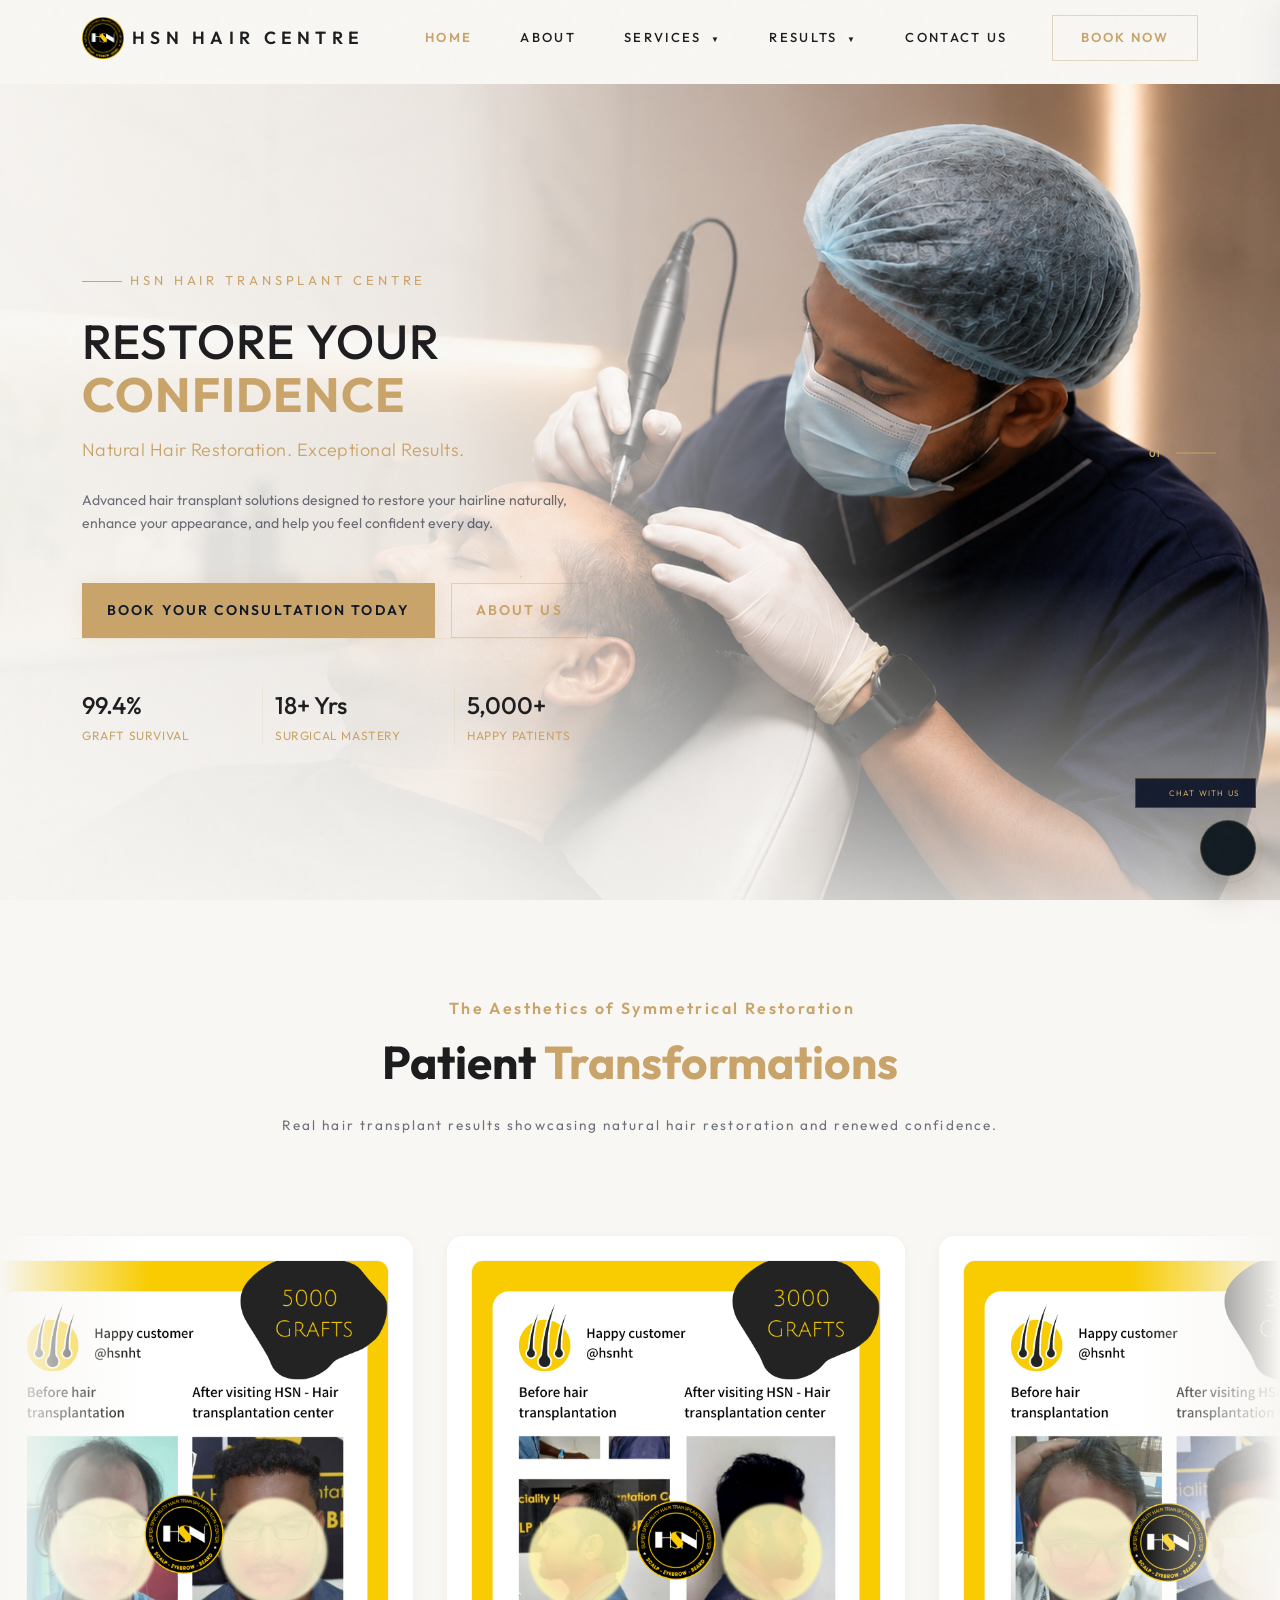
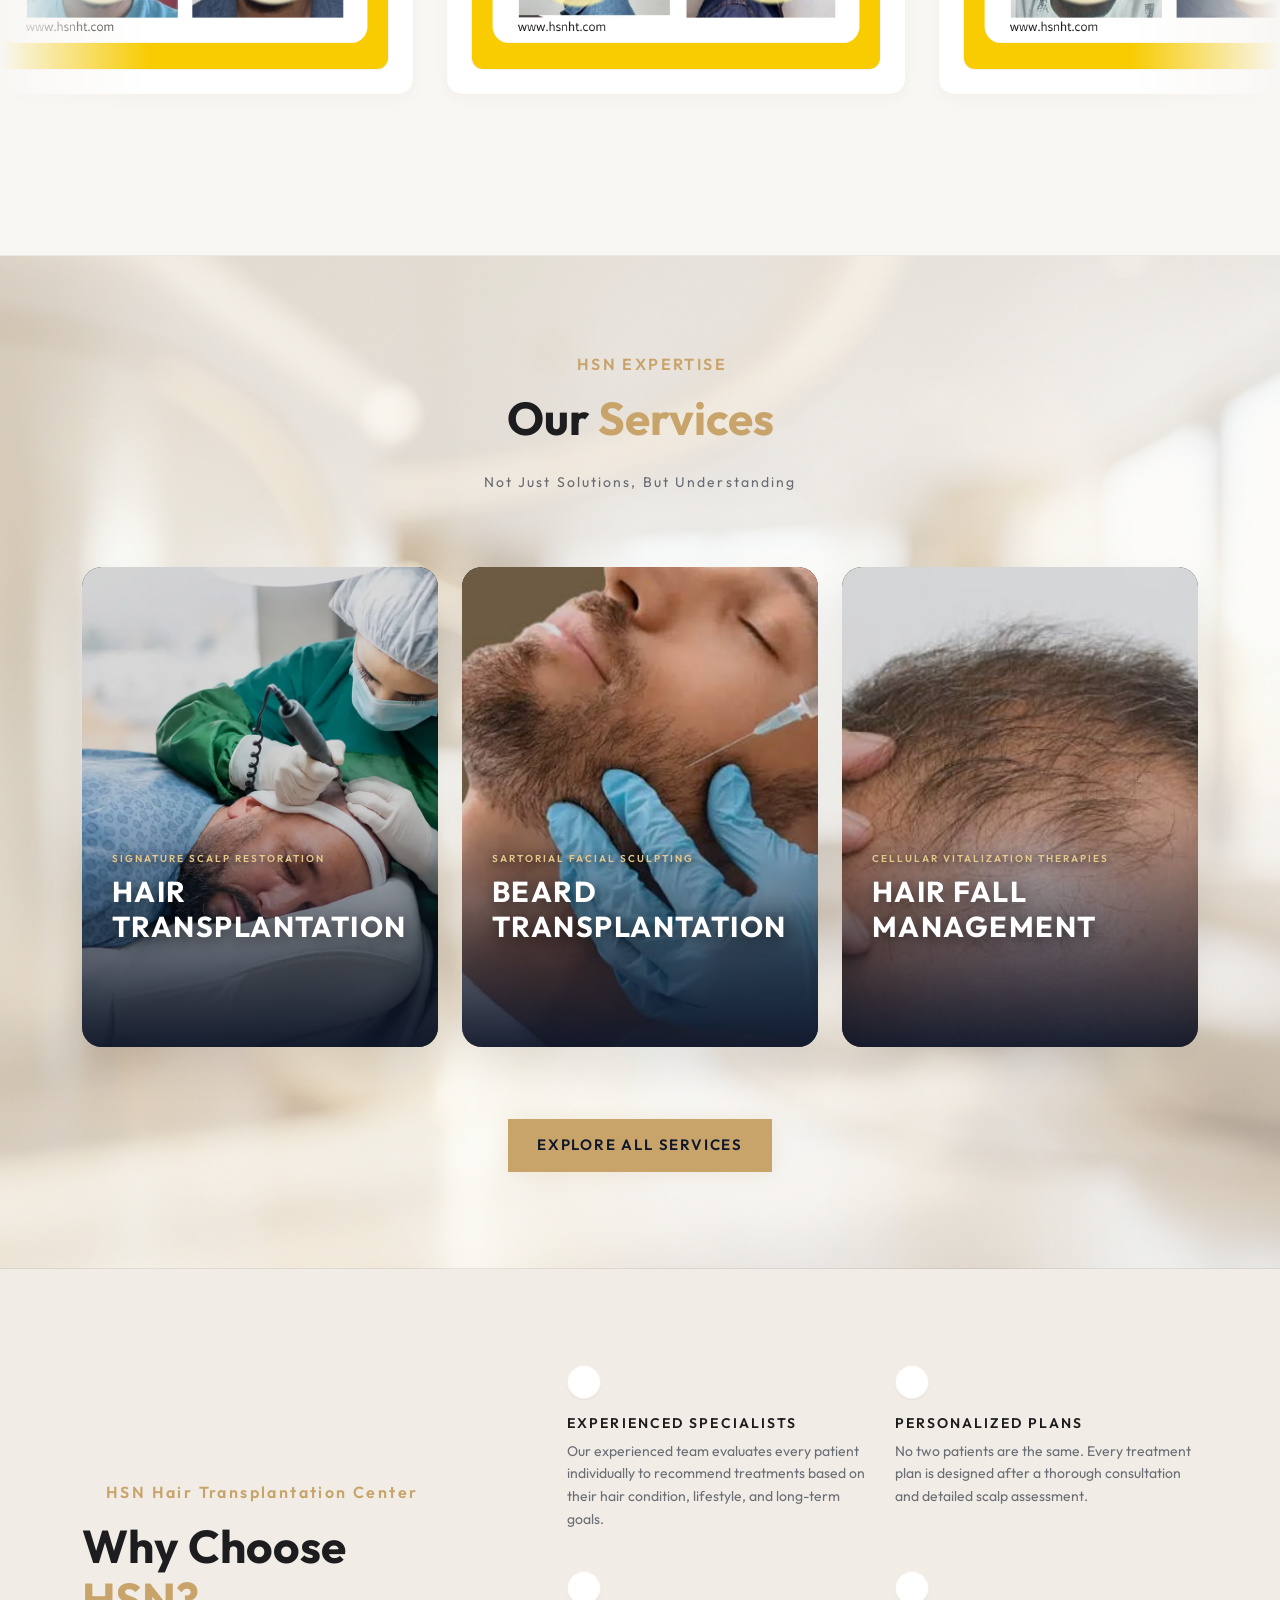
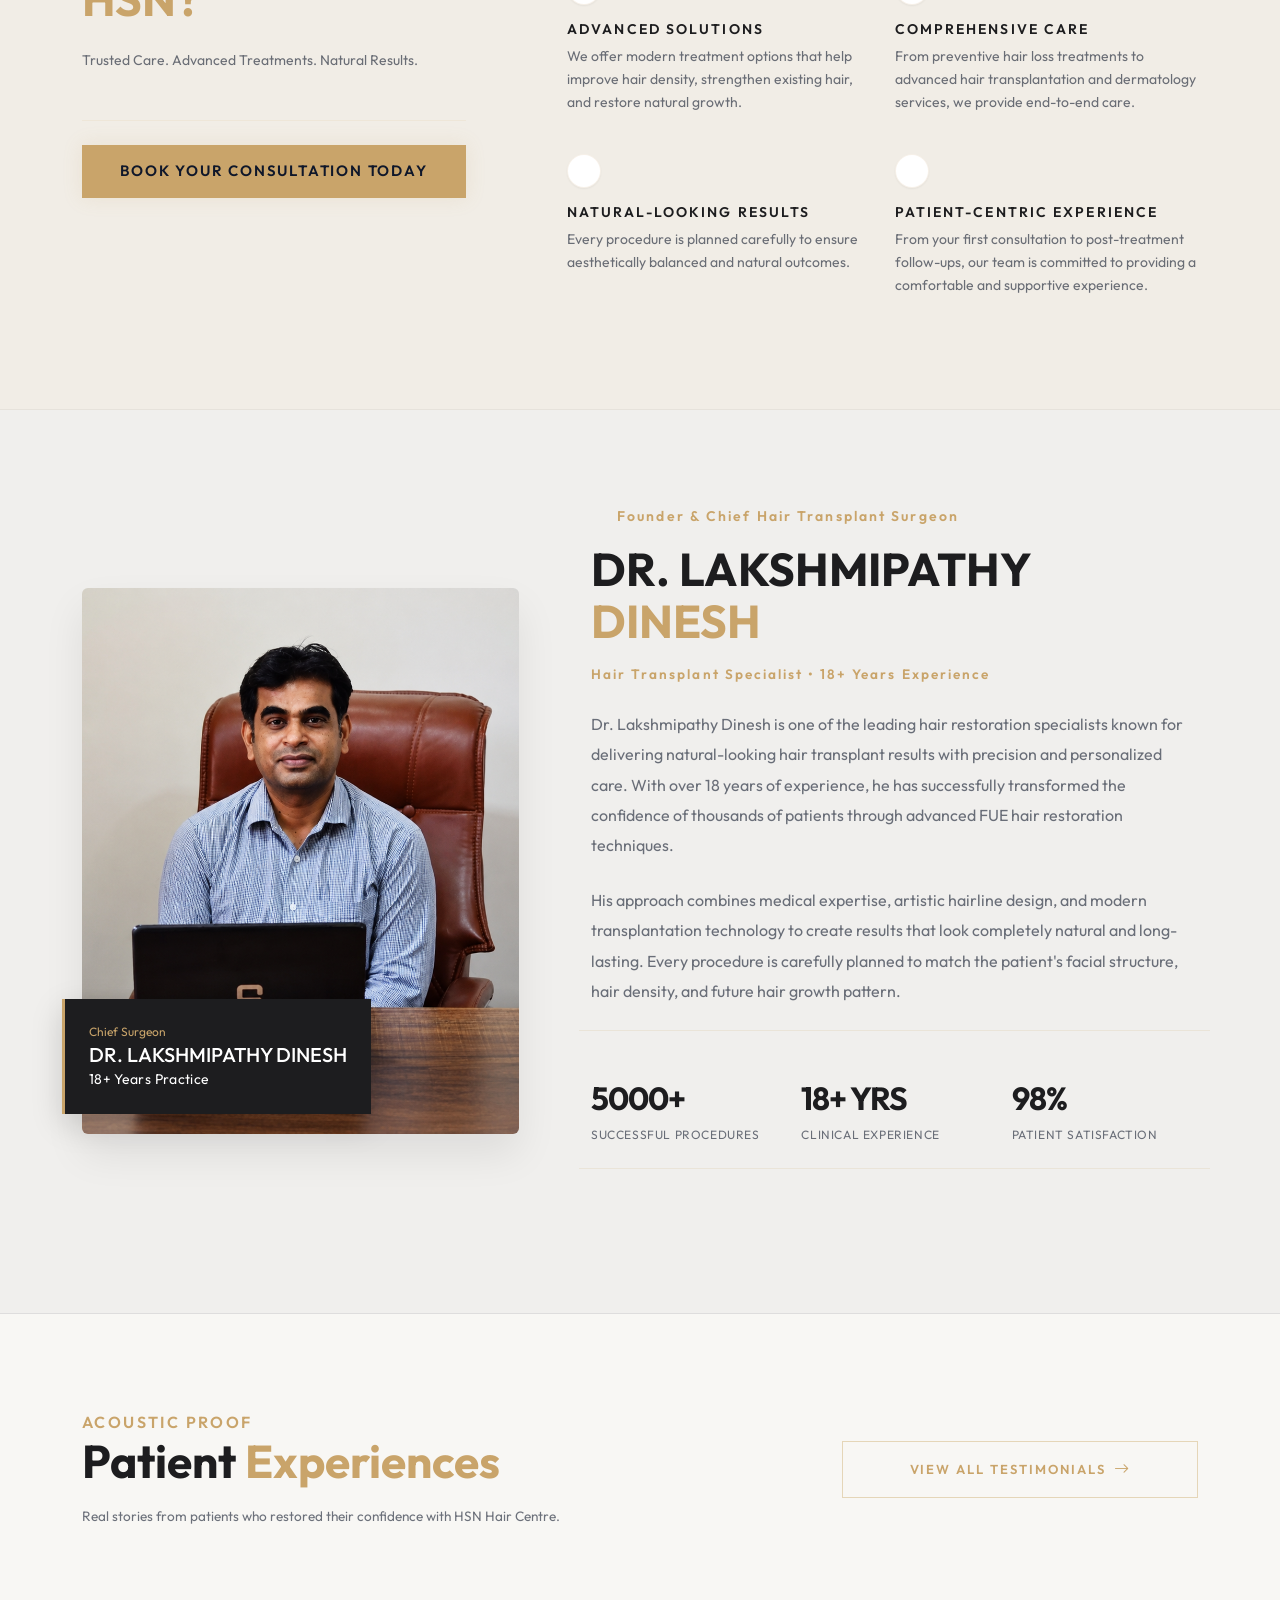
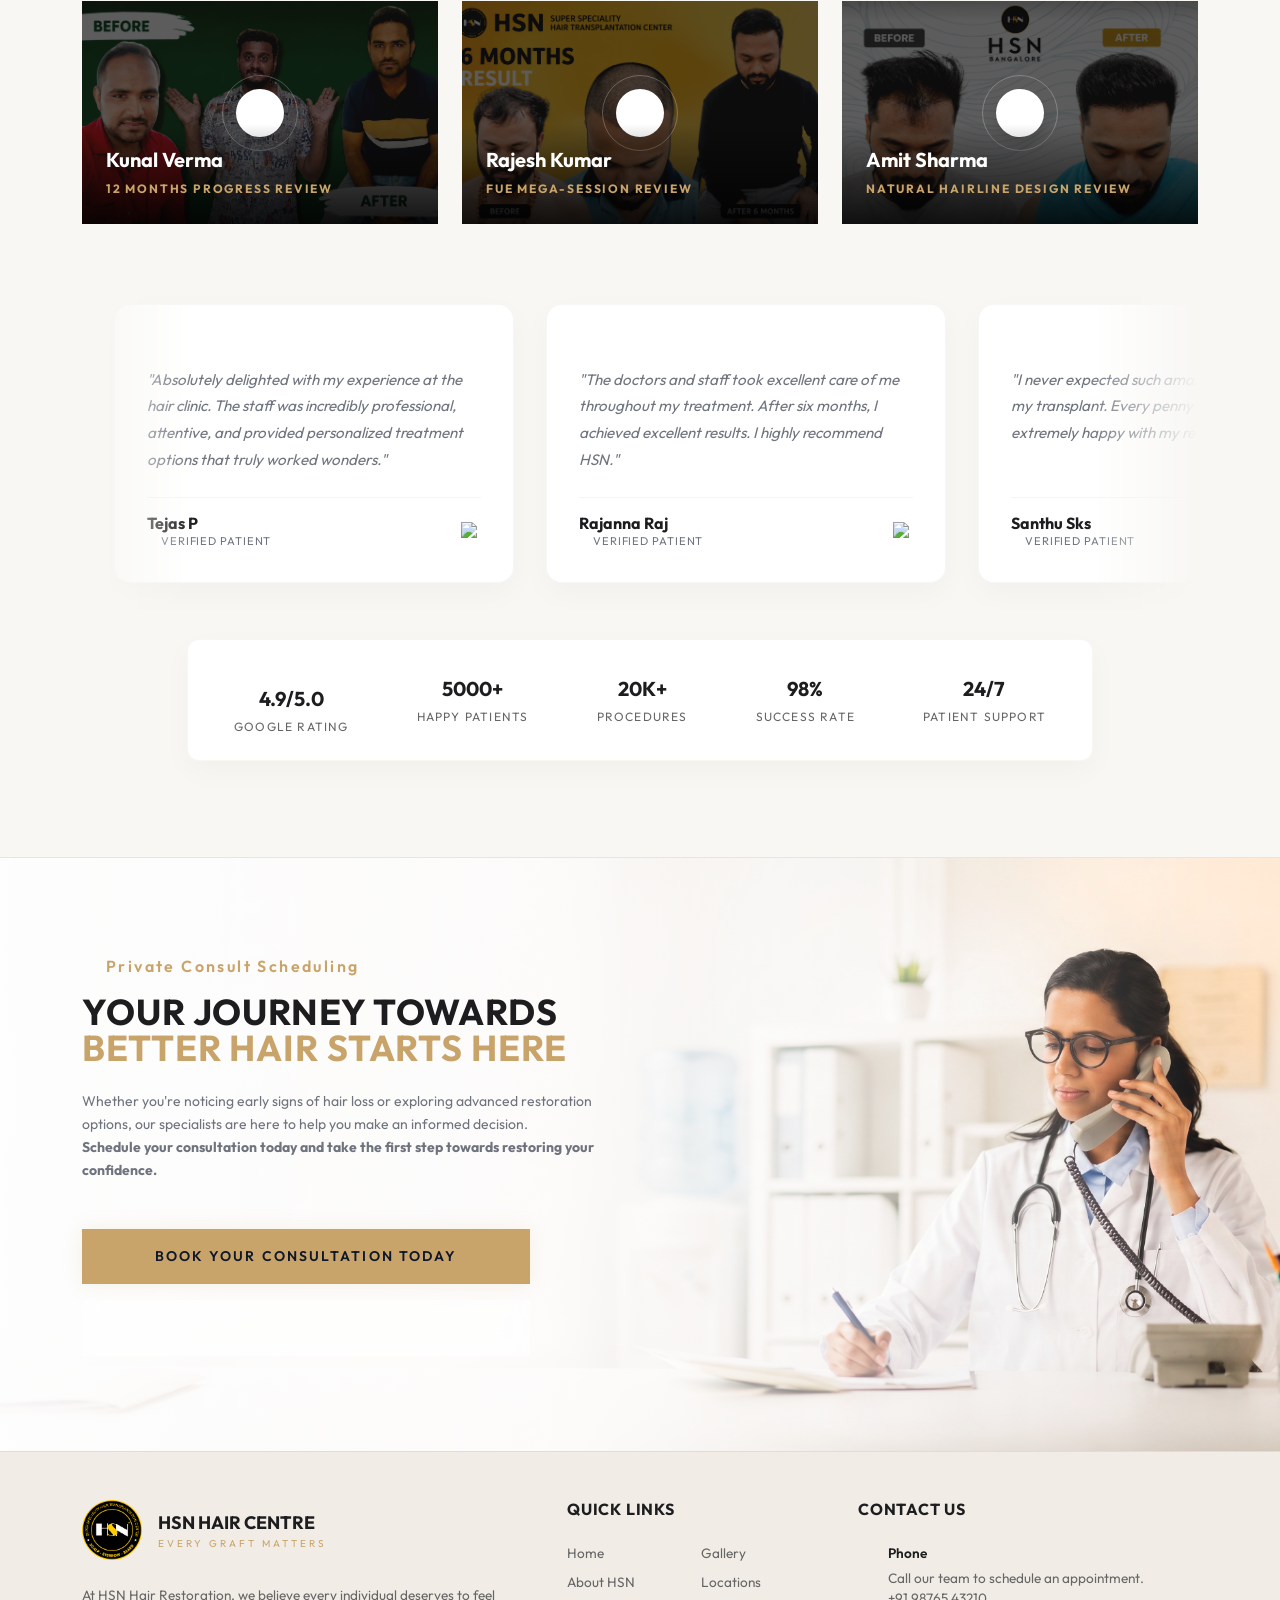
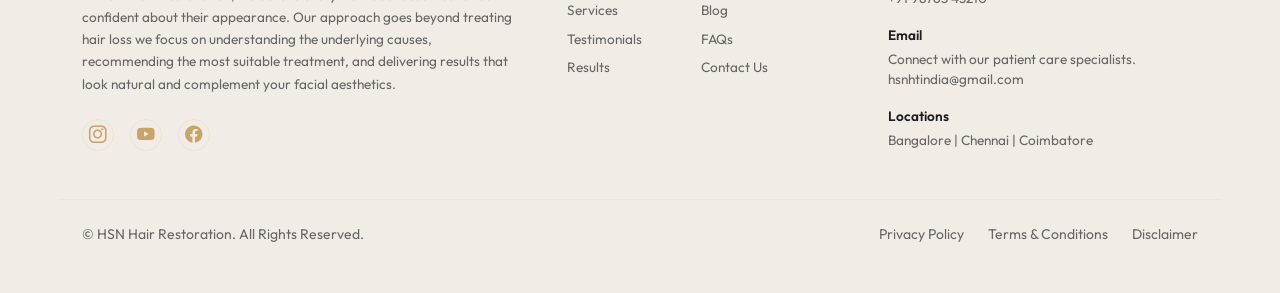
==== index.html @ 2cb44fd7 "banner-spacing" ====
﻿<!doctype html>
<html lang="en">

<head>
  <meta charset="UTF-8" />
  <meta name="viewport" content="width=device-width, initial-scale=1.0" />
  <meta name="description"
    content="Transform your confidence with advanced hair restoration and dermatology treatments at HSN Hair Restoration. Hair Transplant, PRP, GFC Therapy, Beard Transplant, Scalp Treatments and more across Bangalore, Chennai & Coimbatore." />
  <title>Hair Transplant &amp; Hair Restoration Clinic | HSN Hair Restoration | Bangalore, Chennai &amp; Coimbatore
  </title>

  <!-- Bootstrap 5 CSS CDN -->
  <link href="https://cdn.jsdelivr.net/npm/bootstrap@5.3.2/dist/css/bootstrap.min.css" rel="stylesheet" />

  <!-- Google Fonts -->
  <link rel="preconnect" href="https://fonts.googleapis.com" />
  <link rel="preconnect" href="https://fonts.gstatic.com" crossorigin />
  <link
    href="https://fonts.googleapis.com/css2?family=Montserrat:wght@300;400;500;600;700&family=Outfit:wght@300;400;500;600&display=swap"
    rel="stylesheet" />

  <!-- Custom Style sheets -->
  <link rel="stylesheet" href="assets/css/style.css" />
  <link rel="stylesheet" href="assets/css/responsive.css" />
  <link rel="stylesheet" href="https://cdn.jsdelivr.net/npm/bootstrap-icons@1.11.3/font/bootstrap-icons.min.css" />
</head>

<body>

  <!-- 1. Top Scroll Progress Indicator -->
  <!-- <div class="scroll-progress-bar"></div> -->

  <!-- 2. Global Gold Grain Overlay -->
  <div class="luxury-grain"></div>

  <!-- 3. Navigation Header -->
  <nav class="navbar navbar-expand-lg fixed-top glass-nav py-3" id="main-navbar">
    <div class="container">
      <!-- Logo Emblem -->
      <a class="navbar-brand d-flex align-items-center gap-2" href="index.html">
        <div class="logo-emblem-svg" style="width: 60px; height: 60px;">
          <img src="assets/images/logo.png" alt="HSN Hair Centre Logo Emblem" class="w-100 h-100"
            style="object-fit: contain;" />
        </div>
        <div class="d-flex flex-column">
          <span class="logo-text-top">HSN HAIR CENTRE</span>
          <!-- <span class="logo-text-bottom">Luxury Restoration</span> -->
        </div>
      </a>

      <!-- Desktop Navigation Items -->
      <div class="collapse navbar-collapse justify-content-center" id="navbar-content">
        <ul class="navbar-nav gap-2">
          <li class="nav-item">
            <a class="nav-link active" href="index.html">Home</a>
          </li>
          <li class="nav-item">
            <a class="nav-link" href="about.html">About</a>
          </li>
          <li class="nav-item luxury-dropdown">
            <a class="nav-link" href="service.html">Services <span class="dropdown-caret">▼</span></a>
            <div class="luxury-dropdown-menu rich-dropdown">
              <div class="dropdown-grid">

                <a href="hair-restoration.html" class="rich-dropdown-item">
                  <div class="rich-dropdown-icon">
                    <i data-lucide="scissors" style="width: 18px; height: 18px;"></i>
                  </div>
                  <div class="rich-dropdown-content">
                    <span class="rich-dropdown-title">Hair Restoration</span>
                    <span class="rich-dropdown-desc">Advanced Hair Restoration Solutions</span>
                  </div>
                </a>

                <a href="facial-hair-restoration.html" class="rich-dropdown-item">
                  <div class="rich-dropdown-icon">
                    <i data-lucide="user" style="width: 18px; height: 18px;"></i>
                  </div>
                  <div class="rich-dropdown-content">
                    <span class="rich-dropdown-title">Facial Hair Restoration</span>
                    <span class="rich-dropdown-desc">Beard & Eyebrow Restoration</span>
                  </div>
                </a>

                <a href="scalp-cosmetic-treatments.html" class="rich-dropdown-item">
                  <div class="rich-dropdown-icon">
                    <i data-lucide="droplet" style="width: 18px; height: 18px;"></i>
                  </div>
                  <div class="rich-dropdown-content">
                    <span class="rich-dropdown-title">Scalp & Cosmetic Treatments</span>
                    <span class="rich-dropdown-desc">SMP & Microblading</span>
                  </div>
                </a>

                <a href="dermatology-services.html" class="rich-dropdown-item">
                  <div class="rich-dropdown-icon">
                    <i data-lucide="activity" style="width: 18px; height: 18px;"></i>
                  </div>
                  <div class="rich-dropdown-content">
                    <span class="rich-dropdown-title">Dermatology Services</span>
                    <span class="rich-dropdown-desc">Skin & Scalp Care</span>
                  </div>
                </a>

              </div>
              <div class="rich-dropdown-footer">
                <a href="service.html" class="rich-footer-link">Explore all treatments <i data-lucide="arrow-right"
                    style="width: 12px; height: 12px; margin-left: 6px;"></i></a>
              </div>
            </div>
          </li>
          <li class="nav-item luxury-dropdown">
            <a class="nav-link" href="#">Results <span class="dropdown-caret">▼</span></a>
            <div class="luxury-dropdown-menu rich-dropdown" style="width: 360px;">
              <div class="dropdown-grid" style="grid-template-columns: 1fr;">

                <a href="before-after.html" class="rich-dropdown-item">
                  <div class="rich-dropdown-icon">
                    <i data-lucide="image" style="width: 18px; height: 18px;"></i>
                  </div>
                  <div class="rich-dropdown-content">
                    <span class="rich-dropdown-title">Before & After</span>
                    <span class="rich-dropdown-desc">Real Patient Transformations</span>
                  </div>
                </a>

                <div style="height: 1px; background: rgba(0, 0, 0, 0.05); margin: 0 16px;"></div>

                <a href="testimonials.html" class="rich-dropdown-item">
                  <div class="rich-dropdown-icon">
                    <i data-lucide="message-square" style="width: 18px; height: 18px;"></i>
                  </div>
                  <div class="rich-dropdown-content">
                    <span class="rich-dropdown-title">Testimonials</span>
                    <span class="rich-dropdown-desc">Patient Reviews & Experiences</span>
                  </div>
                </a>

              </div>
            </div>
          </li>
          <li class="nav-item">
            <a class="nav-link" href="contact.html">Contact Us</a>
          </li>
        </ul>
      </div>

      <!-- Right Side Controls -->
      <div class="d-none d-lg-flex align-items-center gap-4">
        <!-- <a href="tel:+919876543210" class="phone-link d-flex align-items-center gap-2">
          <i data-lucide="phone" style="width: 14px; height: 14px;"></i>
          <span>+91 98765 43210</span>
        </a> -->
        <button class="btn btn-gold-outline" data-bs-toggle="modal" data-bs-target="#consultationModal">
          Book now
        </button>
      </div>

      <!-- Mobile Menu Toggle Button -->
      <button class="navbar-toggler border-0 p-0 focus-none d-lg-none" type="button" id="mobile-menu-toggle">
        <i data-lucide="menu" style="width: 24px; height: 24px; color: #0F172A;"></i>
      </button>
    </div>
  </nav>

  <!-- Mobile Menu Backdrop -->
  <div class="mobile-nav-backdrop" id="mobile-nav-backdrop"></div>

  <!-- Mobile Menu Drawer (Side Panel) -->
  <div class="mobile-nav-panel" id="mobile-nav-panel">
    <!-- Drawer Header -->
    <div class="drawer-header d-flex justify-content-between align-items-center w-100">
      <!-- Logo Emblem -->
      <a class="d-flex align-items-center gap-2 text-decoration-none" href="index.html" id="drawer-logo-link">
        <div class="logo-emblem-svg" style="width: 32px; height: 32px;">
          <svg viewBox="0 0 100 100" class="w-100 h-100">
            <circle cx="50" cy="50" r="46" fill="#0F172A" stroke="#C8A45D" stroke-width="3" />
            <circle cx="50" cy="50" r="40" fill="transparent" stroke="#C8A45D" stroke-width="1"
              stroke-dasharray="3 3" />
            <text x="28" y="58" fill="#FFFFFF" font-size="24" font-weight="bold" font-family="sans-serif">H</text>
            <text x="47" y="58" fill="#C8A45D" font-size="26" font-weight="bold" font-family="sans-serif"
              font-style="italic">S</text>
            <text x="66" y="58" fill="#FFFFFF" font-size="24" font-weight="bold" font-family="sans-serif">N</text>
          </svg>
        </div>
        <div class="d-flex flex-column text-start">
          <span class="logo-text-top"
            style="font-size: 11px; letter-spacing: 0.15em; font-weight: bold; color: var(--color-primary);">HSN HAIR
            CENTRE</span>
          <span class="logo-text-bottom"
            style="font-size: 6px; letter-spacing: 0.2em; text-transform: uppercase; color: var(--color-secondary);">EVERY
            GRAFT MATTERS</span>
        </div>
      </a>
      <button class="btn border-0 p-0" id="mobile-menu-close" aria-label="Close menu">
        <i data-lucide="x" style="width: 24px; height: 24px; color: var(--color-primary);"></i>
      </button>
    </div>

    <!-- Drawer Body (Links) -->
    <div class="drawer-body w-100 flex-grow-1 my-4">
      <ul class="drawer-menu-list list-unstyled m-0 p-0">
        <li class="drawer-menu-item">
          <a class="nav-link active" href="index.html">
            <span class="menu-num">01</span>
            <span class="menu-text">Home</span>
            <span class="menu-arrow"></span>
          </a>
        </li>
        <li class="drawer-menu-item">
          <a class="nav-link" href="about.html">
            <span class="menu-num">02</span>
            <span class="menu-text">About Us</span>
            <span class="menu-arrow"></span>
          </a>
        </li>
        <li class="drawer-menu-item luxury-mobile-dropdown">
          <a class="nav-link" href="#mobileServicesMenu" data-bs-toggle="collapse" role="button" aria-expanded="false"
            aria-controls="mobileServicesMenu">
            <span class="menu-num">03</span>
            <span class="menu-text">Services</span>
            <span class="dropdown-caret-mobile" style="margin-left: auto;">▼</span>
          </a>
          <ul class="collapse list-unstyled mobile-dropdown-menu" id="mobileServicesMenu">
            <li><a href="hair-restoration.html" class="mobile-dropdown-item">Hair Restoration</a></li>
            <li><a href="facial-hair-restoration.html" class="mobile-dropdown-item">Facial Hair Restoration</a></li>
            <li><a href="scalp-cosmetic-treatments.html" class="mobile-dropdown-item">Scalp & Cosmetic Treatments</a>
            </li>
            <li><a href="dermatology-services.html" class="mobile-dropdown-item">Dermatology Services</a></li>
          </ul>
        </li>
        <!-- <li class="drawer-menu-item luxury-mobile-dropdown">
          <a class="nav-link" href="#mobileResultsMenu" data-bs-toggle="collapse" role="button" aria-expanded="false"
            aria-controls="mobileResultsMenu">
            <span class="menu-num">04</span>
            <span class="menu-text">Results</span>
            <span class="dropdown-caret-mobile" style="margin-left: auto;">▼</span>
          </a>
          <ul class="collapse list-unstyled mobile-dropdown-menu" id="mobileResultsMenu">
            <li><a href="before-after.html" class="mobile-dropdown-item">Before & After</a></li>
            <li><a href="testimonials.html" class="mobile-dropdown-item">Testimonials</a></li>
          </ul>
        </li> -->

        <li class="drawer-menu-item">
          <a class="nav-link" href="before-after.html">
            <span class="menu-num">04</span>
            <span class="menu-text">Before & After</span>
            <span class="menu-arrow"></span>
          </a>
        </li>
        <li class="drawer-menu-item">
          <a class="nav-link" href="testimonials.html">
            <span class="menu-num">05</span>
            <span class="menu-text">Testimonials</span>
            <span class="menu-arrow"></span>
          </a>
        </li>
        <li class="drawer-menu-item">
          <a class="nav-link" href="contact.html">
            <span class="menu-num">06</span>
            <span class="menu-text">Contact</span>
            <span class="menu-arrow"></span>
          </a>
        </li>
      </ul>
    </div>

    <!-- Drawer Footer -->
    <div class="drawer-footer w-100 mt-auto pt-3 border-top border-secondary border-opacity-10 text-start">
      <!-- Primary CTA -->
      <!-- <button class="btn btn-gold-solid w-100 mb-3 py-2.5 text-uppercase tracking-wider font-mono text-[11px]"
        data-bs-toggle="modal" data-bs-target="#consultationModal" id="drawer-cta-book">
        Book Your Consultation Today
      </button> -->

      <!-- Secondary CTA Buttons -->
      <div class="row g-2 mb-4">
        <!-- <div class="col-6">
          <a href="https://wa.me/919876543210?text=Hello%20HSN%20Hair%20Transplant%20Centre,%20I%20am%20looking%20to%20schedule%20an%20expert%20digital%20scalp%20consultation."
            target="_blank" rel="noreferrer"
            class="btn btn-outline-dark w-100 py-2 font-mono text-[10px] tracking-widest text-uppercase d-flex align-items-center justify-content-center gap-2"
            style="border-color: rgba(29, 29, 31, 0.15); font-size: 10px; color: var(--color-primary); background: transparent;">
            <i data-lucide="message-square" style="width: 12px; height: 12px;"></i> WhatsApp Now
          </a>
        </div> -->
        <div class="col-12">
          <a href="tel:+919876543210"
            class="btn btn-outline-dark w-100 py-2 font-mono text-[10px] tracking-widest text-uppercase d-flex align-items-center justify-content-center gap-2"
            style="border-color: rgba(29, 29, 31, 0.15); font-size: 10px; color: var(--color-primary); background: transparent;">
            <i data-lucide="phone" style="width: 12px; height: 12px;"></i> Call Now
          </a>
        </div>
      </div>

      <!-- Social Icons + Google Reviews Badge -->
      <div class="d-flex align-items-center justify-content-between gap-2 mt-2">
        <!-- Socials -->
        <div class="d-flex gap-2.5">
          <a href="https://www.instagram.com/hsnhairtransplant/" target="_blank" rel="noopener noreferrer"
            class="social-link-drawer" aria-label="Instagram"><i class="bi bi-instagram"
              style="font-size: 1.1rem;"></i></a>
          <a href="https://www.facebook.com/people/HSN-Hair-Transplatation/100064108442274/" target="_blank"
            rel="noopener noreferrer" class="social-link-drawer" aria-label="Facebook"><i class="bi bi-facebook"
              style="font-size: 1.1rem;"></i></a>
          <a href="https://www.youtube.com/channel/UCvPAg814mn3C3P5ETNjpihw" target="_blank" rel="noopener noreferrer"
            class="social-link-drawer" aria-label="YouTube"><i class="bi bi-youtube" style="font-size: 1.1rem;"></i></a>
        </div>

        <!-- Google Reviews Badge -->
        <a href="testimonials.html"
          class="google-reviews-badge-drawer d-flex align-items-center gap-2 text-decoration-none">
          <span class="font-mono text-[9px] text-muted tracking-wide text-uppercase">Google Reviews</span>
          <div class="d-flex gap-0.5 text-secondary">
            <i data-lucide="star" style="width: 10px; height: 10px; fill: var(--color-secondary);"></i>
            <i data-lucide="star" style="width: 10px; height: 10px; fill: var(--color-secondary);"></i>
            <i data-lucide="star" style="width: 10px; height: 10px; fill: var(--color-secondary);"></i>
            <i data-lucide="star" style="width: 10px; height: 10px; fill: var(--color-secondary);"></i>
            <i data-lucide="star" style="width: 10px; height: 10px; fill: var(--color-secondary);"></i>
          </div>
        </a>
      </div>
    </div>
  </div>

  <!-- Mobile Sticky Conversion Bottom Bar (Visible on mobile only) -->
  <!-- <div class="mobile-sticky-bar d-flex d-md-none" id="mobile-sticky-bar">
    
    <a href="https://wa.me/919876543210?text=Hello%20HSN%20Hair%20Transplant%20Centre,%20I%20am%20looking%20to%20schedule%20an%20expert%20digital%20scalp%20consultation."
      target="_blank" rel="noreferrer" class="sticky-bar-btn sticky-whatsapp">
      <i data-lucide="message-square" class="btn-icon"></i>
      <span>WhatsApp</span>
    </a>

    
    <a href="tel:+919876543210" class="sticky-bar-btn sticky-call">
      <i data-lucide="phone" class="btn-icon"></i>
      <span>Call Clinic</span>
    </a>

    <button class="sticky-bar-btn sticky-book" data-bs-toggle="modal" data-bs-target="#consultationModal">
      <i data-lucide="calendar" class="btn-icon"></i>
      <span>Book Suite</span>
    </button>
  </div> -->

  <!-- 4. Hero Section -->
  <section class="hero-section" id="home">
    <!-- Premium High-Quality Carousel Image Slides -->
    <div class="hero-slide active" style="background-image: url('assets/images/hsn-home-banner.png');">
    </div>
    <div class="hero-slide" style="background-image: url('assets/images/testimoniyal-banner-hsn.png');">
    </div>
    <div class="hero-slide" style="background-image: url('assets/images/prp-treatment-hsn.jpg');">
    </div>

    <!-- Soft Luxury Vignette & Light-Gradient Overlays -->
    <div class="hero-overlay-r"
      style="background: linear-gradient(to right, rgba(248, 247, 244, 0.95) 0%, rgba(248, 247, 244, 0.85) 35%, rgba(248, 247, 244, 0) 75%); position: absolute; inset: 0; z-index: 3;">
    </div>
    <div class="hero-overlay-t"
      style="background: linear-gradient(to top, var(--color-bg-main) 0%, transparent 40%); position: absolute; inset: 0; z-index: 3; opacity: 0.8;">
    </div>

    <!-- Hero Main Content Grid -->
    <div class="container hero-content position-relative" style="z-index: 4;">
      <div class="row align-items-center" style="margin-top: 2rem;">
        <div class="col-lg-7" data-reveal="fade-up">
          <div class="hero-badge-container">
            <div class="hero-badge-line" style="background-color: var(--color-secondary); width: 40px; height: 1px;">
            </div>
            <span class="hero-badge-text"
              style="color: var(--color-secondary); font-family: var(--font-mono); font-size: 13px; letter-spacing: 0.3em; text-transform: uppercase;">
              HSN Hair Transplant Centre
            </span>
          </div>

          <h1 class="hero-title font-sans fw-medium text-5xl md:text-7xl tracking-wide mb-3 text-primary text-uppercase"
            style="line-height: 1.1;">
            Restore Your <br> <span class="hr-highlight">Confidence</span>
          </h1>
          <p class="hero-subtitle font-sans text-lg md:text-xl font-light tracking-wide mb-4"
            style="color: var(--color-secondary);">
            Natural Hair Restoration. Exceptional Results.
          </p>

          <p class="font-sans text-sm text-muted mb-5 max-w-lg leading-relaxed"
            style="color: var(--color-text-secondary);">
            Advanced hair transplant solutions designed to restore your hairline naturally, enhance your appearance, and
            help you feel confident every day.
          </p>

          <div class="d-flex flex-wrap gap-3 mb-4">
            <button
              class="btn btn-gold-solid px-4 py-3 font-mono text-[11px] tracking-widest text-uppercase font-semibold"
              data-bs-toggle="modal" data-bs-target="#consultationModal">
              Book Your Consultation Today
            </button>
            <a href="about.html"
              class="btn btn-gold-outline px-4 py-3 text-decoration-none font-mono text-[11px] tracking-widest text-uppercase font-semibold d-flex align-items-center gap-2">
              About Us
            </a>
            <!-- <a href="https://wa.me/919876543210?text=Hello%20HSN%20Hair%20Transplant%20Centre,%20I%20am%20looking%20to%20schedule%20an%20expert%20digital%20scalp%20consultation."
              target="_blank" rel="noreferrer"
              class="btn btn-gold-outline px-4 py-3 text-decoration-none font-mono text-[11px] tracking-widest text-uppercase font-semibold d-flex align-items-center gap-2">
              <i data-lucide="message-square" style="width: 14px; height: 14px;"></i>
              WhatsApp Consultation
            </a>  -->
          </div>

          <!-- Luxury floating statistics below hero content -->
          <div class="row g-4 pt-4 border-top border-secondary border-opacity-10 max-w-xl">
            <div class="col-4">
              <span class="d-block font-serif text-2xl md:text-3xl text-primary font-medium">99.4%</span>
              <span class="d-block font-mono text-[9px] text-uppercase text-secondary tracking-wider mt-1">GRAFT
                SURVIVAL</span>
            </div>
            <div class="col-4 border-start border-secondary border-opacity-10 pl-4">
              <span class="d-block font-serif text-2xl md:text-3xl text-primary font-medium">18+ Yrs</span>
              <span class="d-block font-mono text-[9px] text-uppercase text-secondary tracking-wider mt-1">SURGICAL
                MASTERY</span>
            </div>
            <div class="col-4 border-start border-secondary border-opacity-10 pl-4">
              <span class="d-block font-serif text-2xl md:text-3xl text-primary font-medium">5,000+</span>
              <span class="d-block font-mono text-[9px] text-uppercase text-secondary tracking-wider mt-1">HAPPY
                PATIENTS</span>
            </div>
          </div>
        </div>
      </div>
    </div>

    <!-- Vertical Slideshow Page Indicators -->
    <div class="hero-indicators" style="z-index: 5;">
      <button class="indicator-item active">
        <span class="indicator-num">01</span>
        <div class="indicator-line"></div>
      </button>
      <button class="indicator-item">
        <span class="indicator-num">02</span>
        <div class="indicator-line"></div>
      </button>
      <button class="indicator-item">
        <span class="indicator-num">03</span>
        <div class="indicator-line"></div>
      </button>
    </div>

    <!-- Mouse Scroll Indicator -->
    <!-- <a href="#before-after" class="scroll-down-link" style="z-index: 4;">
      <span>Discover Transformations</span>
      <div class="mouse-wheel-container">
        <div class="mouse-wheel"></div>
      </div>
    </a> -->
  </section>

  <!-- 5. Before & After Section -->
  <section class="py-24 md:py-32" id="before-after"
    style="background-color: var(--color-bg-main); border-bottom: 1px solid rgba(29,29,31,0.06); overflow: hidden;">
    <div class="container-fluid px-0">

      <!-- Section Title -->
      <div class="container text-center mb-5" data-reveal="fade-up">
        <div class="d-inline-flex align-items-center gap-2 mb-3">
          <i data-lucide="sparkles" class="text-secondary" style="width: 16px; height: 16px;"></i>
          <span class="font-mono text-[10px] tracking-widest text-secondary uppercase font-semibold">The Aesthetics of
            Symmetrical Restoration</span>
        </div>
        <h2 class="hr-heading-lg text-center">
          Patient <span class="hr-highlight">Transformations</span>
        </h2>
        <p class="text-xs text-muted font-mono tracking-widest mt-2 uppercase">Real hair transplant results showcasing
          natural hair restoration and renewed confidence.
        </p>
      </div>

      <!-- Auto Scrolling Marquee Track -->
      <div class="ba-marquee-container" data-reveal="fade-in">
        <div class="ba-marquee-track" id="ba-drag-track">
          <!-- Card 1 -->
          <div class="ba-card">
            <div class="ba-img-container">
              <img src="assets/images/hsnht-10.png" alt="Receding Frontal Hairline Before" />
            </div>
          </div>

          <!-- Card 2 -->
          <div class="ba-card">
            <div class="ba-img-container">
              <img src="assets/images/hsnht-11.png" alt="Receding Corner Temples Before" />
            </div>
          </div>

          <!-- Card 3 -->
          <div class="ba-card">
            <div class="ba-img-container">
              <img src="assets/images/hsnht-9.png" alt="Vertex Thinning Before" />
            </div>
          </div>

          <!-- Card 4 -->
          <div class="ba-card">
            <div class="ba-img-container">
              <img src="assets/images/hsnht-17.png" alt="Patchy Beard Before" />
            </div>
          </div>

          <!-- Duplicate items for seamless infinite scroll loop -->
          <!-- Card 1 Duplicate -->
          <div class="ba-card">
            <div class="ba-img-container">
              <img src="assets/images/hsnht-19.png" alt="Receding Frontal Hairline Before" />
            </div>
          </div>

          <!-- Card 2 Duplicate -->
          <div class="ba-card">
            <div class="ba-img-container">
              <img src="assets/images/hsnht-20.png" alt="Receding Corner Temples Before" />
            </div>
          </div>

          <!-- Card 3 Duplicate -->
          <div class="ba-card">
            <div class="ba-img-container">
              <img src="assets/images/hsnht-21.png" alt="Vertex Thinning Before" />
            </div>
          </div>

          <!-- Card 4 Duplicate -->
          <div class="ba-card">
            <div class="ba-img-container">
              <img src="assets/images/hsnht-22.png" alt="Patchy Beard Before" />
            </div>
          </div>

        </div>
      </div>
    </div>
  </section>

  <!-- 6. Services Section -->
  <section class="py-24 md:py-32 position-relative" id="services"
    style="background-image: linear-gradient(rgba(248, 247, 244, 0.5), rgba(248, 247, 244, 0.5)), url('assets/images/services-bg-soft.png'); background-size: cover; background-position: center; border-bottom: 1px solid rgba(15,23,42,0.08);">
    <div class="container position-relative" style="z-index: 2;">

      <!-- Section Header -->
      <div class="text-center mb-5" data-reveal="fade-up">
        <div class="d-inline-flex align-items-center gap-2 mb-3">
          <i data-lucide="sparkles" class="text-secondary" style="width: 16px; height: 16px;"></i>
          <span class="font-mono text-[10px] tracking-widest text-secondary uppercase font-semibold">HSN
            EXPERTISE</span>
        </div>
        <h2 class="hr-heading-lg text-center">
          Our <span class="hr-highlight">Services</span>
        </h2>
        <p class="text-sm md:text-base text-muted font-mono tracking-widest mt-2 uppercase">
          Not Just Solutions, But Understanding
        </p>
      </div>

      <!-- Premium Services Preview -->
      <div class="row g-4 mt-5">

        <!-- Service 1: Hair Transplant -->
        <div class="col-lg-4 col-md-6" data-reveal="fade-up">
          <a href="hair-restoration.html" class="luxury-service-card">
            <img src="assets/images/hero-hsn.webp" alt="Hair Transplantation" />
            <div class="luxury-service-overlay">
              <span class="luxury-service-tag">Signature Scalp Restoration</span>
              <h4 class="luxury-service-title">Hair<br>Transplantation</h4>
              <div class="luxury-service-arrow">
                <i data-lucide="arrow-right" style="width: 16px; height: 16px;"></i>
              </div>
            </div>
          </a>
        </div>

        <!-- Service 2: Beard Transplant -->
        <div class="col-lg-4 col-md-6" data-reveal="fade-up" style="transition-delay: 100ms;">
          <a href="facial-hair-restoration.html" class="luxury-service-card">
            <img src="assets/images/beard-1.jfif" alt="Beard Transplantation" />
            <div class="luxury-service-overlay">
              <span class="luxury-service-tag">Sartorial Facial Sculpting</span>
              <h4 class="luxury-service-title">Beard<br>Transplantation</h4>
              <div class="luxury-service-arrow">
                <i data-lucide="arrow-right" style="width: 16px; height: 16px;"></i>
              </div>
            </div>
          </a>
        </div>

        <!-- Service 3: Hair Fall Management -->
        <div class="col-lg-4 col-md-6" data-reveal="fade-up" style="transition-delay: 200ms;">
          <a href="hair-restoration.html" class="luxury-service-card">
            <img src="assets/images/hair-fall-management.jfif" alt="Hair Fall Management" />
            <div class="luxury-service-overlay">
              <span class="luxury-service-tag">Cellular Vitalization Therapies</span>
              <h4 class="luxury-service-title">Hair Fall<br>Management</h4>
              <div class="luxury-service-arrow">
                <i data-lucide="arrow-right" style="width: 16px; height: 16px;"></i>
              </div>
            </div>
          </a>
        </div>

      </div>

      <!-- Explore All Services CTA -->
      <div class="text-center mt-5 pt-4" data-reveal="fade-up">
        <a href="hair-restoration.html" class="btn btn-gold-solid">
          Explore All Services
        </a>
      </div>

    </div>
  </section>

  <!-- 7. Why HSN Section -->
  <section class="py-24 md:py-32" id="why-hsn"
    style="background-color: var(--color-bg-alt); border-bottom: 1px solid rgba(29, 29, 31, 0.05);">
    <div class="container">

      <!-- Asymmetric Row Layout -->
      <div class="row g-5 align-items-center">

        <!-- Left Column: Editorial Statement -->
        <div class="col-lg-5" data-reveal="slide-right">
          <div class="d-inline-flex align-items-center gap-2 mb-3">
            <i data-lucide="shield-check" class="text-secondary" style="width: 16px; height: 16px;"></i>
            <span class="font-mono text-[10px] tracking-widest text-secondary uppercase font-semibold">HSN Hair
              Transplantation Center</span>
          </div>

          <h2 class="hr-heading-lg mb-4">
            Why Choose<br />
            <span class="hr-highlight"> HSN?</span>
          </h2>

          <p class="font-sans text-sm text-muted leading-relaxed mt-4 max-w-sm"
            style="color: var(--color-text-secondary);">
            Trusted Care. Advanced Treatments. Natural Results.
          </p>

          <div class="mt-5 pt-4 border-top border-secondary border-opacity-10 max-w-sm">
            <button class="btn btn-gold-solid w-100" data-bs-toggle="modal" data-bs-target="#consultationModal">
              Book Your Consultation Today
            </button>
          </div>
        </div>

        <!-- Right Column: Premium Icon Grid -->
        <div class="col-lg-7">
          <div class="row g-4">

            <!-- Pillar 1 -->
            <div class="col-md-6" data-reveal="fade-up" style="transition-delay: 0.1s;">
              <div class="d-flex flex-column gap-3 align-items-start">
                <div class="p-3 bg-white rounded-full text-secondary shadow-sm"
                  style="border: 1px solid rgba(201, 164, 106, 0.15);">
                  <i data-lucide="award" style="width: 20px; height: 20px;"></i>
                </div>
                <div>
                  <h4 class="font-mono text-[11px] tracking-widest text-uppercase font-semibold text-primary mb-2">
                    Experienced Specialists</h4>
                  <p class="text-sm font-sans text-muted leading-relaxed" style="color: var(--color-text-secondary);">
                    Our experienced team evaluates every patient individually to recommend treatments based on their
                    hair
                    condition, lifestyle, and long-term goals.
                  </p>
                </div>
              </div>
            </div>

            <!-- Pillar 2 -->
            <div class="col-md-6" data-reveal="fade-up" style="transition-delay: 0.2s;">
              <div class="d-flex flex-column gap-3 align-items-start">
                <div class="p-3 bg-white rounded-full text-secondary shadow-sm"
                  style="border: 1px solid rgba(201, 164, 106, 0.15);">
                  <i data-lucide="clipboard-list" style="width: 20px; height: 20px;"></i>
                </div>
                <div>
                  <h4 class="font-mono text-[11px] tracking-widest text-uppercase font-semibold text-primary mb-2">
                    Personalized Plans</h4>
                  <p class="text-sm font-sans text-muted leading-relaxed" style="color: var(--color-text-secondary);">
                    No two patients are the same. Every treatment plan is designed after a thorough consultation and
                    detailed scalp assessment.
                  </p>
                </div>
              </div>
            </div>

            <!-- Pillar 3 -->
            <div class="col-md-6" data-reveal="fade-up" style="transition-delay: 0.3s;">
              <div class="d-flex flex-column gap-3 align-items-start">
                <div class="p-3 bg-white rounded-full text-secondary shadow-sm"
                  style="border: 1px solid rgba(201, 164, 106, 0.15);">
                  <i data-lucide="sparkles" style="width: 20px; height: 20px;"></i>
                </div>
                <div>
                  <h4 class="font-mono text-[11px] tracking-widest text-uppercase font-semibold text-primary mb-2">
                    Advanced Solutions</h4>
                  <p class="text-sm font-sans text-muted leading-relaxed" style="color: var(--color-text-secondary);">
                    We offer modern treatment options that help improve hair density, strengthen existing hair, and
                    restore natural growth.
                  </p>
                </div>
              </div>
            </div>

            <!-- Pillar 4 -->
            <div class="col-md-6" data-reveal="fade-up" style="transition-delay: 0.4s;">
              <div class="d-flex flex-column gap-3 align-items-start">
                <div class="p-3 bg-white rounded-full text-secondary shadow-sm"
                  style="border: 1px solid rgba(201, 164, 106, 0.15);">
                  <i data-lucide="shield-plus" style="width: 20px; height: 20px;"></i>
                </div>
                <div>
                  <h4 class="font-mono text-[11px] tracking-widest text-uppercase font-semibold text-primary mb-2">
                    Comprehensive Care</h4>
                  <p class="text-sm font-sans text-muted leading-relaxed" style="color: var(--color-text-secondary);">
                    From preventive hair loss treatments to advanced hair transplantation and dermatology services, we
                    provide end-to-end care.
                  </p>
                </div>
              </div>
            </div>

            <!-- Pillar 5 -->
            <div class="col-md-6" data-reveal="fade-up" style="transition-delay: 0.5s;">
              <div class="d-flex flex-column gap-3 align-items-start">
                <div class="p-3 bg-white rounded-full text-secondary shadow-sm"
                  style="border: 1px solid rgba(201, 164, 106, 0.15);">
                  <i data-lucide="leaf" style="width: 20px; height: 20px;"></i>
                </div>
                <div>
                  <h4 class="font-mono text-[11px] tracking-widest text-uppercase font-semibold text-primary mb-2">
                    Natural-Looking Results</h4>
                  <p class="text-sm font-sans text-muted leading-relaxed" style="color: var(--color-text-secondary);">
                    Every procedure is planned carefully to ensure aesthetically balanced and natural outcomes.
                  </p>
                </div>
              </div>
            </div>

            <!-- Pillar 6 -->
            <div class="col-md-6" data-reveal="fade-up" style="transition-delay: 0.6s;">
              <div class="d-flex flex-column gap-3 align-items-start">
                <div class="p-3 bg-white rounded-full text-secondary shadow-sm"
                  style="border: 1px solid rgba(201, 164, 106, 0.15);">
                  <i data-lucide="heart" style="width: 20px; height: 20px;"></i>
                </div>
                <div>
                  <h4 class="font-mono text-[11px] tracking-widest text-uppercase font-semibold text-primary mb-2">
                    Patient-Centric Experience</h4>
                  <p class="text-sm font-sans text-muted leading-relaxed" style="color: var(--color-text-secondary);">
                    From your first consultation to post-treatment follow-ups, our team is committed to providing a
                    comfortable and supportive experience.
                  </p>
                </div>
              </div>
            </div>

          </div>
        </div>

      </div>

    </div>
  </section>

  <!-- 8. Surgeon Section -->
  <section class="py-24 md:py-32" id="surgeon"
    style="background-color: rgba(15,23,42,0.03); border-bottom: 1px solid rgba(15,23,42,0.08); overflow: hidden;">
    <div class="container">

      <div class="row align-items-center g-lg-5">
        <!-- Left Column: Big Image & badge -->
        <div class="col-lg-5 mb-5 mb-lg-0" data-reveal="slide-right">
          <div class="position-relative w-100 h-100">
            <img src="assets/images/hsn-ceo.png" class="img-fluid w-100 rounded"
              style="object-fit: cover; aspect-ratio: 4/5; max-height: 550px; box-shadow: 0 20px 40px rgba(0,0,0,0.08);"
              alt="Dr. Lakshmipathy Dinesh" />

            <div class="position-absolute p-4"
              style="bottom: 20px; left: -20px; background-color: var(--color-primary); border-left: 3px solid var(--color-secondary); box-shadow: 0 10px 30px rgba(0,0,0,0.15);">
              <span class="font-mono text-[9px] tracking-[0.2em] text-secondary uppercase d-block mb-1">Chief
                Surgeon</span>
              <span class="font-serif text-xl text-white font-medium d-block leading-none mb-1">DR. LAKSHMIPATHY
                DINESH</span>
              <span class="font-sans text-[11px] text-white text-opacity-60 d-block tracking-wide">18+ Years
                Practice</span>
            </div>
          </div>
        </div>

        <!-- Right Column: Biography -->
        <div class="col-lg-7 ps-lg-5" data-reveal="slide-left">

          <div class="d-inline-flex align-items-center gap-2 mb-3">
            <i data-lucide="award" class="text-secondary" style="width:18px;height:18px;"></i>
            <span class="font-mono text-[11px] tracking-widest text-secondary uppercase font-semibold">
              Founder & Chief Hair Transplant Surgeon
            </span>
          </div>

          <h2 class="hr-heading-lg mb-3">
            DR. LAKSHMIPATHY <span class="hr-highlight">DINESH</span>
          </h2>

          <span class="font-mono text-xs tracking-widest text-secondary uppercase font-semibold d-block mb-4">
            Hair Transplant Specialist • 18+ Years Experience
          </span>

          <div class="mb-5">
            <p class="text-base text-muted font-sans leading-loose mb-4" style="color: rgba(15,23,42,0.75);">
              Dr. Lakshmipathy Dinesh is one of the leading hair restoration specialists known for delivering
              natural-looking hair transplant results with precision and personalized care.
              With over 18 years of experience, he has successfully transformed the confidence of
              thousands of patients through advanced FUE hair restoration techniques.
            </p>

            <p class="text-base text-muted font-sans leading-loose mb-0" style="color: rgba(15,23,42,0.75);">
              His approach combines medical expertise, artistic hairline design, and modern
              transplantation technology to create results that look completely natural and long-lasting.
              Every procedure is carefully planned to match the patient's facial structure,
              hair density, and future hair growth pattern.
            </p>
          </div>

          <!-- Luxury Info Stats -->
          <div class="row g-4 mb-5 border-top border-bottom border-secondary border-opacity-15 py-4">
            <div class="col-4">
              <div class="d-flex flex-column gap-2">
                <h5 class="fs-2 font-bold text-primary mb-0 font-sans" style="letter-spacing: -1px;">5000+</h5>
                <span class="font-mono text-[9px] tracking-wider text-muted text-uppercase">Successful
                  Procedures</span>
              </div>
            </div>
            <div class="col-4">
              <div class="d-flex flex-column gap-2">
                <h5 class="fs-2 font-bold text-primary mb-0 font-sans text-uppercase" style="letter-spacing: -1px;">18+
                  Yrs</h5>
                <span class="font-mono text-[9px] tracking-wider text-muted text-uppercase">Clinical Experience</span>
              </div>
            </div>
            <div class="col-4">
              <div class="d-flex flex-column gap-2">
                <h5 class="fs-2 font-bold text-primary mb-0 font-sans" style="letter-spacing: -1px;">98%</h5>
                <span class="font-mono text-[9px] tracking-wider text-muted text-uppercase">Patient Satisfaction</span>
              </div>
            </div>
          </div>

        </div>
      </div>

    </div>
  </section>

  <!-- 9. Video Testimonials Section -->
  <section class="py-24 md:py-32" id="video-testimonials"
    style="background-color: var(--color-bg-main); border-bottom: 1px solid rgba(15,23,42,0.08);">
    <div class="container text-center">


      <div class="row align-items-center mb-5 text-center text-lg-start" data-reveal="fade-up">
        <!-- Left Side -->
        <div class="col-lg-8 mb-4 mb-lg-0">
          <span class="font-mono text-[10px] tracking-widest text-secondary uppercase font-semibold block mb-3">ACOUSTIC
            PROOF</span>
          <h2 class="hr-heading-lg mb-3">
            Patient <span class="hr-highlight">Experiences</span>
          </h2>
          <p class="text-xs text-muted font-sans mb-0 ms-lg-0 me-lg-auto"
            style="max-width: 600px; color: var(--color-text-secondary);">
            Real stories from patients who restored their confidence with HSN Hair Centre.
          </p>
        </div>
        <!-- Right Side -->
        <div class="col-lg-4 d-flex justify-content-center justify-content-lg-end align-items-center mt-2 mt-lg-0">
          <a href="testimonials.html"
            class="btn btn-gold-outline px-4 py-3 w-100 w-sm-auto text-center d-inline-flex align-items-center justify-content-center gap-2">
            <span>View All Testimonials</span>
            <i class="bi bi-arrow-right" style="font-size: 0.95rem;"></i>
          </a>
        </div>
      </div>

      <!-- Testimonials Cards Grid -->
      <div class="row g-4 mt-2 justify-content-center">
        <!-- Card 1 -->
        <div class="col-md-4" data-reveal="fade-up">
          <div class="position-relative overflow-hidden w-100 draw-border testimonial-video-box"
            style="aspect-ratio: 16/10; cursor: pointer; background: #1a1a1a;"
            data-video="https://www.youtube-nocookie.com/embed/dQo4mvDh7Vw?rel=0&modestbranding=1"
            data-bs-toggle="modal" data-bs-target="#videoReviewModal">
            <!-- Background Image -->
            <img src="assets/images/hair-video-banner.png" alt="Kunal Verma"
              class="w-100 h-100 object-fit-cover opacity-50"
              style="filter: brightness(0.6) contrast(1.2); transition: transform 0.5s ease;"
              onmouseover="this.style.transform='scale(1.05)'" onmouseout="this.style.transform='scale(1)'" />

            <!-- Play Button Container -->
            <div
              class="position-absolute top-50 start-50 translate-middle d-flex align-items-center justify-content-center"
              style="pointer-events: none;">
              <div
                class="rounded-circle border border-white border-opacity-25 d-flex align-items-center justify-content-center"
                style="width: 76px; height: 76px;">
                <div class="bg-white rounded-circle d-flex align-items-center justify-content-center shadow-lg"
                  style="width: 48px; height: 48px;">
                  <i data-lucide="play" class="text-secondary"
                    style="width: 20px; height: 20px; fill: currentColor; margin-left: 3px;"></i>
                </div>
              </div>
            </div>

            <!-- Bottom Text -->
            <div class="position-absolute bottom-0 start-0 p-4 text-start w-100"
              style="background: linear-gradient(to top, rgba(0,0,0,0.8), transparent); pointer-events: none;">
              <h4 class="font-serif text-white text-xl mb-1">Kunal Verma</h4>
              <span class="font-mono text-[9px] tracking-widest text-secondary uppercase font-bold">12 MONTHS PROGRESS
                REVIEW</span>
            </div>
          </div>
        </div>

        <!-- Card 2 -->
        <div class="col-md-4" data-reveal="fade-up" data-reveal-delay="100">
          <div class="position-relative overflow-hidden w-100 draw-border testimonial-video-box"
            style="aspect-ratio: 16/10; cursor: pointer; background: #1a1a1a;"
            data-video="https://www.youtube.com/embed/Ux9uy9ezxcg?rel=0&modestbranding=1&autoplay=1"
            data-bs-toggle="modal" data-bs-target="#videoReviewModal">
            <!-- Background Image -->
            <img src="assets/images/after-before-v1.png" alt="Rajesh Kumar"
              class="w-100 h-100 object-fit-cover opacity-50"
              style="filter: brightness(0.6) contrast(1.2); transition: transform 0.5s ease;"
              onmouseover="this.style.transform='scale(1.05)'" onmouseout="this.style.transform='scale(1)'" />

            <!-- Play Button Container -->
            <div
              class="position-absolute top-50 start-50 translate-middle d-flex align-items-center justify-content-center"
              style="pointer-events: none;">
              <div
                class="rounded-circle border border-white border-opacity-25 d-flex align-items-center justify-content-center"
                style="width: 76px; height: 76px;">
                <div class="bg-white rounded-circle d-flex align-items-center justify-content-center shadow-lg"
                  style="width: 48px; height: 48px;">
                  <i data-lucide="play" class="text-secondary"
                    style="width: 20px; height: 20px; fill: currentColor; margin-left: 3px;"></i>
                </div>
              </div>
            </div>

            <!-- Bottom Text -->
            <div class="position-absolute bottom-0 start-0 p-4 text-start w-100"
              style="background: linear-gradient(to top, rgba(0,0,0,0.8), transparent); pointer-events: none;">
              <h4 class="font-serif text-white text-xl mb-1">Rajesh Kumar</h4>
              <span class="font-mono text-[9px] tracking-widest text-secondary uppercase font-bold">FUE MEGA-SESSION
                REVIEW</span>
            </div>
          </div>
        </div>

        <!-- Card 3 -->
        <div class="col-md-4" data-reveal="fade-up" data-reveal-delay="200">
          <div class="position-relative overflow-hidden w-100 draw-border testimonial-video-box"
            style="aspect-ratio: 16/10; cursor: pointer; background: #1a1a1a;"
            data-video="https://www.youtube.com/embed/FI1DOcL5KkQ?rel=0&modestbranding=1&autoplay=1"
            data-bs-toggle="modal" data-bs-target="#videoReviewModal">
            <!-- Background Image -->
            <img src="assets/images/video-banner-1.png" alt="Amit Sharma"
              class="w-100 h-100 object-fit-cover opacity-50"
              style="filter: brightness(0.6) contrast(1.2); transition: transform 0.5s ease;"
              onmouseover="this.style.transform='scale(1.05)'" onmouseout="this.style.transform='scale(1)'" />

            <!-- Play Button Container -->
            <div
              class="position-absolute top-50 start-50 translate-middle d-flex align-items-center justify-content-center"
              style="pointer-events: none;">
              <div
                class="rounded-circle border border-white border-opacity-25 d-flex align-items-center justify-content-center"
                style="width: 76px; height: 76px;">
                <div class="bg-white rounded-circle d-flex align-items-center justify-content-center shadow-lg"
                  style="width: 48px; height: 48px;">
                  <i data-lucide="play" class="text-secondary"
                    style="width: 20px; height: 20px; fill: currentColor; margin-left: 3px;"></i>
                </div>
              </div>
            </div>

            <!-- Bottom Text -->
            <div class="position-absolute bottom-0 start-0 p-4 text-start w-100"
              style="background: linear-gradient(to top, rgba(0,0,0,0.8), transparent); pointer-events: none;">
              <h4 class="font-serif text-white text-xl mb-1">Amit Sharma</h4>
              <span class="font-mono text-[9px] tracking-widest text-secondary uppercase font-bold">NATURAL HAIRLINE
                DESIGN REVIEW</span>
            </div>
          </div>
        </div>

        <!-- Review Cards Marquee -->
        <div class="w-100 mt-4 mb-4" data-reveal="fade-up" data-delay="100">
          <div class="marquee-container">
            <div class="marquee-content">

              <!-- Review 1 -->
              <div class="luxury-review-card">
                <div class="d-flex gap-1 mb-3" style="color: #C9A46A;">
                  <i data-lucide="star" style="width: 14px; height: 14px; fill: currentColor;"></i>
                  <i data-lucide="star" style="width: 14px; height: 14px; fill: currentColor;"></i>
                  <i data-lucide="star" style="width: 14px; height: 14px; fill: currentColor;"></i>
                  <i data-lucide="star" style="width: 14px; height: 14px; fill: currentColor;"></i>
                  <i data-lucide="star" style="width: 14px; height: 14px; fill: currentColor;"></i>
                </div>
                <p class="text-muted font-sans mb-4" style="font-size: 0.95rem; line-height: 1.75; font-style: italic;">
                  "Absolutely delighted with my experience at the hair clinic. The staff was incredibly professional,
                  attentive, and provided personalized treatment options that truly worked wonders."
                </p>
                <div class="d-flex justify-content-between align-items-center pt-3"
                  style="border-top: 1px solid rgba(201,164,106,0.12);">
                  <div>
                    <h5 class="font-serif text-primary mb-0" style="font-size: 1rem; font-weight: 600;">Tejas P</h5>
                    <span class="font-mono text-muted d-flex align-items-center gap-1"
                      style="font-size: 0.7rem; text-transform: uppercase; letter-spacing: 0.08em;">
                      <i data-lucide="check-circle-2" style="width: 10px; height: 10px; color: #10B981;"></i> Verified
                      Patient
                    </span>
                  </div>
                  <img src="https://upload.wikimedia.org/wikipedia/commons/c/c1/Google_%22G%22_logo.svg"
                    alt="Google Review" style="width: 20px; height: 20px;">
                </div>
              </div>

              <!-- Review 2 -->
              <div class="luxury-review-card">
                <div class="d-flex gap-1 mb-3" style="color: #C9A46A;">
                  <i data-lucide="star" style="width: 14px; height: 14px; fill: currentColor;"></i>
                  <i data-lucide="star" style="width: 14px; height: 14px; fill: currentColor;"></i>
                  <i data-lucide="star" style="width: 14px; height: 14px; fill: currentColor;"></i>
                  <i data-lucide="star" style="width: 14px; height: 14px; fill: currentColor;"></i>
                  <i data-lucide="star" style="width: 14px; height: 14px; fill: currentColor;"></i>
                </div>
                <p class="text-muted font-sans mb-4" style="font-size: 0.95rem; line-height: 1.75; font-style: italic;">
                  "The doctors and staff took excellent care of me throughout my treatment. After six months, I achieved
                  excellent results. I highly recommend HSN."
                </p>
                <div class="d-flex justify-content-between align-items-center pt-3"
                  style="border-top: 1px solid rgba(201,164,106,0.12);">
                  <div>
                    <h5 class="font-serif text-primary mb-0" style="font-size: 1rem; font-weight: 600;">Rajanna Raj</h5>
                    <span class="font-mono text-muted d-flex align-items-center gap-1"
                      style="font-size: 0.7rem; text-transform: uppercase; letter-spacing: 0.08em;">
                      <i data-lucide="check-circle-2" style="width: 10px; height: 10px; color: #10B981;"></i> Verified
                      Patient
                    </span>
                  </div>
                  <img src="https://upload.wikimedia.org/wikipedia/commons/c/c1/Google_%22G%22_logo.svg"
                    alt="Google Review" style="width: 20px; height: 20px;">
                </div>
              </div>

              <!-- Review 3 -->
              <div class="luxury-review-card">
                <div class="d-flex gap-1 mb-3" style="color: #C9A46A;">
                  <i data-lucide="star" style="width: 14px; height: 14px; fill: currentColor;"></i>
                  <i data-lucide="star" style="width: 14px; height: 14px; fill: currentColor;"></i>
                  <i data-lucide="star" style="width: 14px; height: 14px; fill: currentColor;"></i>
                  <i data-lucide="star" style="width: 14px; height: 14px; fill: currentColor;"></i>
                  <i data-lucide="star" style="width: 14px; height: 14px; fill: currentColor;"></i>
                </div>
                <p class="text-muted font-sans mb-4" style="font-size: 0.95rem; line-height: 1.75; font-style: italic;">
                  "I never expected such amazing hair growth after my transplant. Every penny was worth it, and I am
                  extremely happy with my results."
                </p>
                <div class="d-flex justify-content-between align-items-center pt-3"
                  style="border-top: 1px solid rgba(201,164,106,0.12);">
                  <div>
                    <h5 class="font-serif text-primary mb-0" style="font-size: 1rem; font-weight: 600;">Santhu Sks</h5>
                    <span class="font-mono text-muted d-flex align-items-center gap-1"
                      style="font-size: 0.7rem; text-transform: uppercase; letter-spacing: 0.08em;">
                      <i data-lucide="check-circle-2" style="width: 10px; height: 10px; color: #10B981;"></i> Verified
                      Patient
                    </span>
                  </div>
                  <img src="https://upload.wikimedia.org/wikipedia/commons/c/c1/Google_%22G%22_logo.svg"
                    alt="Google Review" style="width: 20px; height: 20px;">
                </div>
              </div>

              <!-- Review 4 -->
              <div class="luxury-review-card">
                <div class="d-flex gap-1 mb-3" style="color: #C9A46A;">
                  <i data-lucide="star" style="width: 14px; height: 14px; fill: currentColor;"></i>
                  <i data-lucide="star" style="width: 14px; height: 14px; fill: currentColor;"></i>
                  <i data-lucide="star" style="width: 14px; height: 14px; fill: currentColor;"></i>
                  <i data-lucide="star" style="width: 14px; height: 14px; fill: currentColor;"></i>
                  <i data-lucide="star" style="width: 14px; height: 14px; fill: currentColor;"></i>
                </div>
                <p class="text-muted font-sans mb-4" style="font-size: 0.95rem; line-height: 1.75; font-style: italic;">
                  "HSN completely changed my confidence. If you're struggling with hair loss, I strongly recommend
                  visiting HSN. Their care truly makes a difference."
                </p>
                <div class="d-flex justify-content-between align-items-center pt-3"
                  style="border-top: 1px solid rgba(201,164,106,0.12);">
                  <div>
                    <h5 class="font-serif text-primary mb-0" style="font-size: 1rem; font-weight: 600;">Mugilan
                      BaskarRam</h5>
                    <span class="font-mono text-muted d-flex align-items-center gap-1"
                      style="font-size: 0.7rem; text-transform: uppercase; letter-spacing: 0.08em;">
                      <i data-lucide="check-circle-2" style="width: 10px; height: 10px; color: #10B981;"></i> Verified
                      Patient
                    </span>
                  </div>
                  <img src="https://upload.wikimedia.org/wikipedia/commons/c/c1/Google_%22G%22_logo.svg"
                    alt="Google Review" style="width: 20px; height: 20px;">
                </div>
              </div>

              <!-- Review 5 -->
              <div class="luxury-review-card">
                <div class="d-flex gap-1 mb-3" style="color: #C9A46A;">
                  <i data-lucide="star" style="width: 14px; height: 14px; fill: currentColor;"></i>
                  <i data-lucide="star" style="width: 14px; height: 14px; fill: currentColor;"></i>
                  <i data-lucide="star" style="width: 14px; height: 14px; fill: currentColor;"></i>
                  <i data-lucide="star" style="width: 14px; height: 14px; fill: currentColor;"></i>
                  <i data-lucide="star" style="width: 14px; height: 14px; fill: currentColor;"></i>
                </div>
                <p class="text-muted font-sans mb-4" style="font-size: 0.95rem; line-height: 1.75; font-style: italic;">
                  "My hair transplant results have been excellent. I'm extremely happy with my experience and thankful
                  to the entire HSN team."
                </p>
                <div class="d-flex justify-content-between align-items-center pt-3"
                  style="border-top: 1px solid rgba(201,164,106,0.12);">
                  <div>
                    <h5 class="font-serif text-primary mb-0" style="font-size: 1rem; font-weight: 600;">Mahesh Mahesh
                    </h5>
                    <span class="font-mono text-muted d-flex align-items-center gap-1"
                      style="font-size: 0.7rem; text-transform: uppercase; letter-spacing: 0.08em;">
                      <i data-lucide="check-circle-2" style="width: 10px; height: 10px; color: #10B981;"></i> Verified
                      Patient
                    </span>
                  </div>
                  <img src="https://upload.wikimedia.org/wikipedia/commons/c/c1/Google_%22G%22_logo.svg"
                    alt="Google Review" style="width: 20px; height: 20px;">
                </div>
              </div>

              <!-- Review 6 -->
              <div class="luxury-review-card">
                <div class="d-flex gap-1 mb-3" style="color: #C9A46A;">
                  <i data-lucide="star" style="width: 14px; height: 14px; fill: currentColor;"></i>
                  <i data-lucide="star" style="width: 14px; height: 14px; fill: currentColor;"></i>
                  <i data-lucide="star" style="width: 14px; height: 14px; fill: currentColor;"></i>
                  <i data-lucide="star" style="width: 14px; height: 14px; fill: currentColor;"></i>
                  <i data-lucide="star" style="width: 14px; height: 14px; fill: currentColor;"></i>
                </div>
                <p class="text-muted font-sans mb-4" style="font-size: 0.95rem; line-height: 1.75; font-style: italic;">
                  "The doctors explained everything clearly, and the staff cared for me throughout the process. My
                  family and friends are amazed by the results."
                </p>
                <div class="d-flex justify-content-between align-items-center pt-3"
                  style="border-top: 1px solid rgba(201,164,106,0.12);">
                  <div>
                    <h5 class="font-serif text-primary mb-0" style="font-size: 1rem; font-weight: 600;">John Diva</h5>
                    <span class="font-mono text-muted d-flex align-items-center gap-1"
                      style="font-size: 0.7rem; text-transform: uppercase; letter-spacing: 0.08em;">
                      <i data-lucide="check-circle-2" style="width: 10px; height: 10px; color: #10B981;"></i> Verified
                      Patient
                    </span>
                  </div>
                  <img src="https://upload.wikimedia.org/wikipedia/commons/c/c1/Google_%22G%22_logo.svg"
                    alt="Google Review" style="width: 20px; height: 20px;">
                </div>
              </div>

              <!-- Review 7 -->
              <div class="luxury-review-card">
                <div class="d-flex gap-1 mb-3" style="color: #C9A46A;">
                  <i data-lucide="star" style="width: 14px; height: 14px; fill: currentColor;"></i>
                  <i data-lucide="star" style="width: 14px; height: 14px; fill: currentColor;"></i>
                  <i data-lucide="star" style="width: 14px; height: 14px; fill: currentColor;"></i>
                  <i data-lucide="star" style="width: 14px; height: 14px; fill: currentColor;"></i>
                  <i data-lucide="star" style="width: 14px; height: 14px; fill: currentColor;"></i>
                </div>
                <p class="text-muted font-sans mb-4" style="font-size: 0.95rem; line-height: 1.75; font-style: italic;">
                  "The consultation was honest, informative, and pressure-free. Every treatment option was explained
                  clearly before making a decision."
                </p>
                <div class="d-flex justify-content-between align-items-center pt-3"
                  style="border-top: 1px solid rgba(201,164,106,0.12);">
                  <div>
                    <h5 class="font-serif text-primary mb-0" style="font-size: 1rem; font-weight: 600;">Krishnaraj
                      Chadaga</h5>
                    <span class="font-mono text-muted d-flex align-items-center gap-1"
                      style="font-size: 0.7rem; text-transform: uppercase; letter-spacing: 0.08em;">
                      <i data-lucide="check-circle-2" style="width: 10px; height: 10px; color: #10B981;"></i> Verified
                      Patient
                    </span>
                  </div>
                  <img src="https://upload.wikimedia.org/wikipedia/commons/c/c1/Google_%22G%22_logo.svg"
                    alt="Google Review" style="width: 20px; height: 20px;">
                </div>
              </div>

              <!-- Review 8 -->
              <div class="luxury-review-card">
                <div class="d-flex gap-1 mb-3" style="color: #C9A46A;">
                  <i data-lucide="star" style="width: 14px; height: 14px; fill: currentColor;"></i>
                  <i data-lucide="star" style="width: 14px; height: 14px; fill: currentColor;"></i>
                  <i data-lucide="star" style="width: 14px; height: 14px; fill: currentColor;"></i>
                  <i data-lucide="star" style="width: 14px; height: 14px; fill: currentColor;"></i>
                  <i data-lucide="star" style="width: 14px; height: 14px; fill: currentColor;"></i>
                </div>
                <p class="text-muted font-sans mb-4" style="font-size: 0.95rem; line-height: 1.75; font-style: italic;">
                  "The entire procedure was smooth and professional. Advanced technology, caring staff, and affordable
                  pricing made the experience excellent."
                </p>
                <div class="d-flex justify-content-between align-items-center pt-3"
                  style="border-top: 1px solid rgba(201,164,106,0.12);">
                  <div>
                    <h5 class="font-serif text-primary mb-0" style="font-size: 1rem; font-weight: 600;">Jestin Joseph
                    </h5>
                    <span class="font-mono text-muted d-flex align-items-center gap-1"
                      style="font-size: 0.7rem; text-transform: uppercase; letter-spacing: 0.08em;">
                      <i data-lucide="check-circle-2" style="width: 10px; height: 10px; color: #10B981;"></i> Verified
                      Patient
                    </span>
                  </div>
                  <img src="https://upload.wikimedia.org/wikipedia/commons/c/c1/Google_%22G%22_logo.svg"
                    alt="Google Review" style="width: 20px; height: 20px;">
                </div>
              </div>

              <!-- Duplicate set for seamless infinite scroll -->
              <!-- Review 1 Dupe -->
              <div class="luxury-review-card">
                <div class="d-flex gap-1 mb-3" style="color: #C9A46A;">
                  <i data-lucide="star" style="width: 14px; height: 14px; fill: currentColor;"></i>
                  <i data-lucide="star" style="width: 14px; height: 14px; fill: currentColor;"></i>
                  <i data-lucide="star" style="width: 14px; height: 14px; fill: currentColor;"></i>
                  <i data-lucide="star" style="width: 14px; height: 14px; fill: currentColor;"></i>
                  <i data-lucide="star" style="width: 14px; height: 14px; fill: currentColor;"></i>
                </div>
                <p class="text-muted font-sans mb-4" style="font-size: 0.95rem; line-height: 1.75; font-style: italic;">
                  "Absolutely delighted with my experience at the hair clinic. The staff was incredibly professional,
                  attentive, and provided personalized treatment options that truly worked wonders."
                </p>
                <div class="d-flex justify-content-between align-items-center pt-3"
                  style="border-top: 1px solid rgba(201,164,106,0.12);">
                  <div>
                    <h5 class="font-serif text-primary mb-0" style="font-size: 1rem; font-weight: 600;">Tejas P</h5>
                    <span class="font-mono text-muted d-flex align-items-center gap-1"
                      style="font-size: 0.7rem; text-transform: uppercase; letter-spacing: 0.08em;">
                      <i data-lucide="check-circle-2" style="width: 10px; height: 10px; color: #10B981;"></i> Verified
                      Patient
                    </span>
                  </div>
                  <img src="https://upload.wikimedia.org/wikipedia/commons/c/c1/Google_%22G%22_logo.svg"
                    alt="Google Review" style="width: 20px; height: 20px;">
                </div>
              </div>

              <!-- Review 2 Dupe -->
              <div class="luxury-review-card">
                <div class="d-flex gap-1 mb-3" style="color: #C9A46A;">
                  <i data-lucide="star" style="width: 14px; height: 14px; fill: currentColor;"></i>
                  <i data-lucide="star" style="width: 14px; height: 14px; fill: currentColor;"></i>
                  <i data-lucide="star" style="width: 14px; height: 14px; fill: currentColor;"></i>
                  <i data-lucide="star" style="width: 14px; height: 14px; fill: currentColor;"></i>
                  <i data-lucide="star" style="width: 14px; height: 14px; fill: currentColor;"></i>
                </div>
                <p class="text-muted font-sans mb-4" style="font-size: 0.95rem; line-height: 1.75; font-style: italic;">
                  "The doctors and staff took excellent care of me throughout my treatment. After six months, I achieved
                  excellent results. I highly recommend HSN."
                </p>
                <div class="d-flex justify-content-between align-items-center pt-3"
                  style="border-top: 1px solid rgba(201,164,106,0.12);">
                  <div>
                    <h5 class="font-serif text-primary mb-0" style="font-size: 1rem; font-weight: 600;">Rajanna Raj</h5>
                    <span class="font-mono text-muted d-flex align-items-center gap-1"
                      style="font-size: 0.7rem; text-transform: uppercase; letter-spacing: 0.08em;">
                      <i data-lucide="check-circle-2" style="width: 10px; height: 10px; color: #10B981;"></i> Verified
                      Patient
                    </span>
                  </div>
                  <img src="https://upload.wikimedia.org/wikipedia/commons/c/c1/Google_%22G%22_logo.svg"
                    alt="Google Review" style="width: 20px; height: 20px;">
                </div>
              </div>

              <!-- Review 3 Dupe -->
              <div class="luxury-review-card">
                <div class="d-flex gap-1 mb-3" style="color: #C9A46A;">
                  <i data-lucide="star" style="width: 14px; height: 14px; fill: currentColor;"></i>
                  <i data-lucide="star" style="width: 14px; height: 14px; fill: currentColor;"></i>
                  <i data-lucide="star" style="width: 14px; height: 14px; fill: currentColor;"></i>
                  <i data-lucide="star" style="width: 14px; height: 14px; fill: currentColor;"></i>
                  <i data-lucide="star" style="width: 14px; height: 14px; fill: currentColor;"></i>
                </div>
                <p class="text-muted font-sans mb-4" style="font-size: 0.95rem; line-height: 1.75; font-style: italic;">
                  "HSN completely changed my confidence. If you're struggling with hair loss, I strongly recommend
                  visiting HSN. Their care truly makes a difference."
                </p>
                <div class="d-flex justify-content-between align-items-center pt-3"
                  style="border-top: 1px solid rgba(201,164,106,0.12);">
                  <div>
                    <h5 class="font-serif text-primary mb-0" style="font-size: 1rem; font-weight: 600;">Mugilan
                      BaskarRam</h5>
                    <span class="font-mono text-muted d-flex align-items-center gap-1"
                      style="font-size: 0.7rem; text-transform: uppercase; letter-spacing: 0.08em;">
                      <i data-lucide="check-circle-2" style="width: 10px; height: 10px; color: #10B981;"></i> Verified
                      Patient
                    </span>
                  </div>
                  <img src="https://upload.wikimedia.org/wikipedia/commons/c/c1/Google_%22G%22_logo.svg"
                    alt="Google Review" style="width: 20px; height: 20px;">
                </div>
              </div>

              <!-- Review 4 Dupe -->
              <div class="luxury-review-card">
                <div class="d-flex gap-1 mb-3" style="color: #C9A46A;">
                  <i data-lucide="star" style="width: 14px; height: 14px; fill: currentColor;"></i>
                  <i data-lucide="star" style="width: 14px; height: 14px; fill: currentColor;"></i>
                  <i data-lucide="star" style="width: 14px; height: 14px; fill: currentColor;"></i>
                  <i data-lucide="star" style="width: 14px; height: 14px; fill: currentColor;"></i>
                  <i data-lucide="star" style="width: 14px; height: 14px; fill: currentColor;"></i>
                </div>
                <p class="text-muted font-sans mb-4" style="font-size: 0.95rem; line-height: 1.75; font-style: italic;">
                  "The consultation was honest, informative, and pressure-free. Every treatment option was explained
                  clearly before making a decision."
                </p>
                <div class="d-flex justify-content-between align-items-center pt-3"
                  style="border-top: 1px solid rgba(201,164,106,0.12);">
                  <div>
                    <h5 class="font-serif text-primary mb-0" style="font-size: 1rem; font-weight: 600;">Krishnaraj
                      Chadaga</h5>
                    <span class="font-mono text-muted d-flex align-items-center gap-1"
                      style="font-size: 0.7rem; text-transform: uppercase; letter-spacing: 0.08em;">
                      <i data-lucide="check-circle-2" style="width: 10px; height: 10px; color: #10B981;"></i> Verified
                      Patient
                    </span>
                  </div>
                  <img src="https://upload.wikimedia.org/wikipedia/commons/c/c1/Google_%22G%22_logo.svg"
                    alt="Google Review" style="width: 20px; height: 20px;">
                </div>
              </div>

            </div>
          </div>
        </div>

        <!-- Google Trust Strip -->
        <div class="row justify-content-center" data-reveal="fade-up" data-reveal-delay="300">
          <div class="col-lg-10">
            <div class="google-trust-strip">
              <div class="trust-item">
                <div class="d-flex align-items-center gap-1 mb-1">
                  <i data-lucide="star" style="width: 16px; height: 16px; fill: #C9A46A; color: #C9A46A;"></i>
                  <i data-lucide="star" style="width: 16px; height: 16px; fill: #C9A46A; color: #C9A46A;"></i>
                  <i data-lucide="star" style="width: 16px; height: 16px; fill: #C9A46A; color: #C9A46A;"></i>
                  <i data-lucide="star" style="width: 16px; height: 16px; fill: #C9A46A; color: #C9A46A;"></i>
                  <i data-lucide="star" style="width: 16px; height: 16px; fill: #C9A46A; color: #C9A46A;"></i>
                </div>
                <span class="trust-value">4.9/5.0</span>
                <span class="trust-label">Google Rating</span>
              </div>

              <div class="trust-item">
                <span class="trust-value">5000+</span>
                <span class="trust-label">Happy Patients</span>
              </div>

              <div class="trust-item">
                <span class="trust-value">20K+</span>
                <span class="trust-label">Procedures</span>
              </div>

              <div class="trust-item">
                <span class="trust-value">98%</span>
                <span class="trust-label">Success Rate</span>
              </div>

              <div class="trust-item">
                <span class="trust-value">24/7</span>
                <span class="trust-label">Patient Support</span>
              </div>
            </div>
          </div>
        </div>

      </div>
    </div>
    </div>

    <!-- 
    <div class="d-flex justify-content-center gap-2 mb-5 flex-wrap gallery-filter-container" data-reveal="fade-up">
      <button class="gallery-tab-btn active" data-category="All">All</button>
      <button class="gallery-tab-btn" data-category="Consultation">Consultation</button>
      <button class="gallery-tab-btn" data-category="Operation Theatre">Operating Suite</button>
      <button class="gallery-tab-btn" data-category="Graft Processing">Graft Processing</button>
      <button class="gallery-tab-btn" data-category="Lounges">Lounges</button>
    </div>


    <div class="row g-4 mt-2" id="gallery-grid" data-reveal="fade-up">

      <div class="col-md-6 col-lg-4 gallery-grid-item-wrapper" data-category="Consultation">
        <div class="gallery-grid-item">
          <img src="assets/images/hsn-hair-2.png" alt="VIP Consult Salon" class="gallery-img" />
          <div class="gallery-overlay">
            <span class="font-mono text-[9px] tracking-widest text-secondary uppercase">Consultation</span>
            <div>
              <h4 class="font-serif text-2xl text-white tracking-wide">VIP Executive Consult Salon</h4>
              <span
                class="font-mono text-[9px] text-white text-opacity-40 tracking-wider uppercase block mt-2">Hyderabad
                Suite</span>
            </div>
          </div>
        </div>
      </div>


      <div class="col-md-6 col-lg-4 gallery-grid-item-wrapper" data-category="Operation Theatre">
        <div class="gallery-grid-item">
          <img src="assets/images/hsn-hair-3.png" alt="Cleanroom OT" class="gallery-img" />
          <div class="gallery-overlay">
            <span class="font-mono text-[9px] tracking-widest text-secondary uppercase">Operation Theatre</span>
            <div>
              <h4 class="font-serif text-2xl text-white tracking-wide">State-of-the-Art Cleanroom OT</h4>
              <span
                class="font-mono text-[9px] text-white text-opacity-40 tracking-wider uppercase block mt-2">Bangalore
                Suite</span>
            </div>
          </div>
        </div>
      </div>


      <div class="col-md-6 col-lg-4 gallery-grid-item-wrapper" data-category="Graft Processing">
        <div class="gallery-grid-item">
          <img src="assets/images/hsn-hair-4.png" alt="Microscope Desk" class="gallery-img" />
          <div class="gallery-overlay">
            <span class="font-mono text-[9px] tracking-widest text-secondary uppercase">Graft Processing</span>
            <div>
              <h4 class="font-serif text-2xl text-white tracking-wide">Laminar Flow Microscope Desk</h4>
              <span class="font-mono text-[9px] text-white text-opacity-40 tracking-wider uppercase block mt-2">Chennai
                Suite</span>
            </div>
          </div>
        </div>
      </div>


      <div class="col-md-6 col-lg-4 gallery-grid-item-wrapper" data-category="Lounges">
        <div class="gallery-grid-item">
          <img src="assets/images/hsn-hair-5.jpg" alt="Patient healing suite" class="gallery-img" />
          <div class="gallery-overlay">
            <span class="font-mono text-[9px] tracking-widest text-secondary uppercase">Lounges</span>
            <div>
              <h4 class="font-serif text-2xl text-white tracking-wide">Premium Patient Healing Suite</h4>
              <span
                class="font-mono text-[9px] text-white text-opacity-40 tracking-wider uppercase block mt-2">Hyderabad
                Suite</span>
            </div>
          </div>
        </div>
      </div>


      <div class="col-md-6 col-lg-4 gallery-grid-item-wrapper" data-category="Lounges">
        <div class="gallery-grid-item">
          <img src="assets/images/hsn-hair-6.jpg" alt="Elite Lounge" class="gallery-img" />
          <div class="gallery-overlay">
            <span class="font-mono text-[9px] tracking-widest text-secondary uppercase">Lounges</span>
            <div>
              <h4 class="font-serif text-2xl text-white tracking-wide">Elite Reception & Apothecary</h4>
              <span
                class="font-mono text-[9px] text-white text-opacity-40 tracking-wider uppercase block mt-2">Bangalore
                Lounge</span>
            </div>
          </div>
        </div>
      </div>


      <div class="col-md-6 col-lg-4 gallery-grid-item-wrapper" data-category="Consultation">
        <div class="gallery-grid-item">
          <img src="assets/images/hsn-hair-7.jpg" alt="Diagnostics Bay" class="gallery-img" />
          <div class="gallery-overlay">
            <span class="font-mono text-[9px] tracking-widest text-secondary uppercase">Consultation</span>
            <div>
              <h4 class="font-serif text-2xl text-white tracking-wide">Dermatological Diagnostics Bay</h4>
              <span class="font-mono text-[9px] text-white text-opacity-40 tracking-wider uppercase block mt-2">Chennai
                Lounge</span>
            </div>
          </div>
        </div>
      </div>
    </div> -->

    </div>
  </section>

  <!-- 10.5 Real People Editorial Section -->
  <!-- <section class="py-24 md:py-32" id="real-people">
    <div class="container">

 
      <div class="text-center mb-5" data-reveal="fade-up">
        <div class="d-inline-flex align-items-center gap-2 mb-3">
          <i data-lucide="camera" class="text-secondary" style="width: 16px; height: 16px;"></i>
          <span
            class="font-mono text-[10px] tracking-widest text-secondary uppercase font-semibold">Transformations</span>
        </div>
        <h2 class="text-4xl md:text-6xl font-serif text-primary tracking-wide mb-4">
          REAL PEOPLE.<br />
          <span class="italic text-secondary">REAL CONFIDENCE.</span>
        </h2>
        <p class="text-sm md:text-base text-muted font-sans mt-4 max-w-2xl mx-auto leading-relaxed">
          Every transformation tells a story of renewed confidence, renewed identity, and a renewed future.
        </p>
      </div>

      <div class="real-people-grid" data-reveal="fade-up">

 
        <div class="real-people-card">
          <div class="real-people-img-container">
            <img src="assets/images/hsn-hair-2.png" alt="Patient Transformation" />
          </div>
          <div class="real-people-content">
            <div>
              <h4 class="real-people-title">Natural Hairline Restoration</h4>
              <span class="real-people-subtitle">12 Month Transformation • Verified Patient</span>
            </div>
            <div class="real-people-arrow">
              <i data-lucide="arrow-right" style="width: 14px; height: 14px;"></i>
            </div>
          </div>
        </div>

    
        <div class="real-people-card">
          <div class="real-people-img-container">
            <img src="assets/images/hsn-hair-3.png" alt="Patient Transformation" />
          </div>
          <div class="real-people-content">
            <div>
              <h4 class="real-people-title">Density Restoration</h4>
              <span class="real-people-subtitle">Natural Looking Results • Verified Patient</span>
            </div>
            <div class="real-people-arrow">
              <i data-lucide="arrow-right" style="width: 14px; height: 14px;"></i>
            </div>
          </div>
        </div>

        <div class="real-people-card">
          <div class="real-people-img-container">
            <img src="assets/images/hsn-hair-4.png" alt="Patient Transformation" />
          </div>
          <div class="real-people-content">
            <div>
              <h4 class="real-people-title">Confidence Recovered</h4>
              <span class="real-people-subtitle">Advanced Hair Restoration • Verified Patient</span>
            </div>
            <div class="real-people-arrow">
              <i data-lucide="arrow-right" style="width: 14px; height: 14px;"></i>
            </div>
          </div>
        </div>

    
        <div class="real-people-card">
          <div class="real-people-img-container">
            <img src="assets/images/hsn-hair-5.jpg" alt="Patient Transformation" />
          </div>
          <div class="real-people-content">
            <div>
              <h4 class="real-people-title">Natural Hairline Restoration</h4>
              <span class="real-people-subtitle">12 Month Transformation • Verified Patient</span>
            </div>
            <div class="real-people-arrow">
              <i data-lucide="arrow-right" style="width: 14px; height: 14px;"></i>
            </div>
          </div>
        </div>

        
        <div class="real-people-card">
          <div class="real-people-img-container">
            <img src="assets/images/hsn-hair-6.jpg" alt="Patient Transformation" />
          </div>
          <div class="real-people-content">
            <div>
              <h4 class="real-people-title">Density Restoration</h4>
              <span class="real-people-subtitle">Natural Looking Results • Verified Patient</span>
            </div>
            <div class="real-people-arrow">
              <i data-lucide="arrow-right" style="width: 14px; height: 14px;"></i>
            </div>
          </div>
        </div>

      
        <div class="real-people-card">
          <div class="real-people-img-container">
            <img src="assets/images/hsn-hair-7.jpg" alt="Patient Transformation" />
          </div>
          <div class="real-people-content">
            <div>
              <h4 class="real-people-title">Confidence Recovered</h4>
              <span class="real-people-subtitle">Advanced Hair Restoration • Verified Patient</span>
            </div>
            <div class="real-people-arrow">
              <i data-lucide="arrow-right" style="width: 14px; height: 14px;"></i>
            </div>
          </div>
        </div>

      </div>

   
      <div class="luxury-stats-strip" data-reveal="fade-up">
        <div class="luxury-stat-item">
          <div class="luxury-stat-value">5000+</div>
          <div class="luxury-stat-label">Lives Changed</div>
        </div>
        <div class="luxury-stat-item">
          <div class="luxury-stat-value">20K+</div>
          <div class="luxury-stat-label">Successful Procedures</div>
        </div>
        <div class="luxury-stat-item">
          <div class="luxury-stat-value">98%</div>
          <div class="luxury-stat-label">Patient Satisfaction</div>
        </div>
        <div class="luxury-stat-item">
          <div class="luxury-stat-value">15+</div>
          <div class="luxury-stat-label">Years Experience</div>
        </div>
      </div>

    </div>
  </section> -->

  <!-- 11. Custom Banner CTA Section -->
  <section class="py-24 md:py-32 position-relative cta-banner-section" id="cta-section">
    <!-- Light gradient overlay to ensure text readability on left side while keeping doctor visible on right -->
    <div class="cta-overlay">
    </div>

    <div class="container position-relative" style="z-index: 5;" data-reveal="zoom-in">
      <div class="row align-items-center">
        <div class="col-lg-6 text-start">
          <div class="d-inline-flex align-items-center gap-2 mb-3">
            <i data-lucide="calendar" class="text-secondary" style="width: 16px; height: 16px;"></i>
            <span class="font-mono text-[10px] tracking-widest text-secondary uppercase font-semibold">Private Consult
              Scheduling</span>
          </div>

          <h2
            class="text-4xl md:text-6xl lg:text-7xl font-sans fw-bold text-uppercase text-primary tracking-wide mb-4 leading-none">
            Your Journey Towards <br />
            <span class="text-secondary">Better Hair Starts Here</span>
          </h2>

          <p class="text-sm text-muted max-w-xl mb-5 leading-relaxed font-sans">
            Whether you're noticing early signs of hair loss or exploring advanced restoration options, our specialists
            are here to help you make an informed decision.
            <br><b> Schedule your consultation today and take the first step towards restoring your confidence.
            </b>
          </p>


          <div class="max-w-md d-flex flex-column gap-3">
            <button
              class="btn btn-gold-solid w-100 py-3 font-mono text-[11px] tracking-widest text-uppercase font-semibold"
              data-bs-toggle="modal" data-bs-target="#consultationModal">
              Book Your Consultation Today
            </button>

            <!-- <a href="https://wa.me/919876543210?text=Hello%20HSN%20Hair%20Transplant%20Centre,%20I%20am%20looking%20to%20schedule%20an%20expert%20digital%20scalp%20consultation."
              target="_blank" rel="noreferrer"
              class="btn btn-outline-dark w-100 py-3 d-flex align-items-center justify-content-center gap-2 font-mono text-[11px] tracking-widest text-uppercase font-semibold"
              style="border-color: rgba(29, 29, 31, 0.2); color: var(--color-primary); background: rgba(255, 255, 255, 0.5); backdrop-filter: blur(10px);">
              <i data-lucide="message-square" style="width: 14px; height: 14px;"></i>
              <span>WHATSAPP CONCIERGE</span>
            </a> -->

            <a href="tel:+919876543210"
              class="btn btn-outline-dark w-100 py-3 d-flex align-items-center justify-content-center gap-2 font-mono text-[11px] tracking-widest text-uppercase font-semibold"
              style="border-color: rgba(29, 29, 31, 0.2); color: var(--color-primary); background: rgba(255, 255, 255, 0.5); backdrop-filter: blur(10px);">
              <i data-lucide="phone-call" style="width: 14px; height: 14px;"></i>
              <span>CALL </span>
            </a>
          </div>
        </div>
      </div>
    </div>
  </section>

  <!-- 12. Dark Location Suite Footer -->
  <footer class="py-5"
    style="background-color: var(--color-bg-alt); border-top: 1px solid rgba(201,164,106,0.25); color: var(--color-text-secondary);">
    <div class="container">

      <div class="row g-5 pb-5 border-bottom border-primary border-opacity-10">
        <!-- Column 1: Logo & brand description -->
        <div class="col-lg-5">
          <div class="d-flex align-items-center gap-3 mb-4">
            <div class="logo-emblem-svg" style="width: 60px; height: 60px;">
              <img src="assets/images/logo.png" alt="HSN Hair Centre Logo Emblem" class="w-100 h-100"
                style="object-fit: contain;" />
            </div>
            <div class="d-flex flex-column">
              <span class="font-serif text-lg tracking-[0.2em] text-primary font-bold">HSN HAIR CENTRE</span>
              <span class="font-mono text-[8px] tracking-[0.3em] text-secondary uppercase mt-0.5 d-block">EVERY
                GRAFT MATTERS</span>
            </div>
          </div>

          <p class="font-sans text-xs leading-relaxed mb-4" style="color: var(--color-text-secondary);">
            At HSN Hair Restoration, we believe every individual deserves to feel confident about their appearance. Our
            approach goes beyond treating hair loss we focus on understanding the underlying causes,
            recommending the most suitable treatment, and delivering results that look natural and complement your
            facial aesthetics.
          </p>

          <!-- Social links -->
          <div class="d-flex gap-3">
            <a href="https://www.instagram.com/hsnhairtransplant/" target="_blank" rel="noopener noreferrer"
              class="btn border border-secondary border-opacity-15 rounded-circle p-0 d-flex align-items-center justify-content-center text-secondary hover:bg-secondary hover:text-white transition-all"
              style="width: 32px; height: 32px;"><i class="bi bi-instagram" style="font-size: 1.1rem;"></i></a>
            <a href="https://www.youtube.com/channel/UCvPAg814mn3C3P5ETNjpihw" target="_blank" rel="noopener noreferrer"
              class="btn border border-secondary border-opacity-15 rounded-circle p-0 d-flex align-items-center justify-content-center text-secondary hover:bg-secondary hover:text-white transition-all"
              style="width: 32px; height: 32px;"><i class="bi bi-youtube" style="font-size: 1.1rem;"></i></a>
            <a href="https://www.facebook.com/people/HSN-Hair-Transplatation/100064108442274/" target="_blank"
              rel="noopener noreferrer"
              class="btn border border-secondary border-opacity-15 rounded-circle p-0 d-flex align-items-center justify-content-center text-secondary hover:bg-secondary hover:text-white transition-all"
              style="width: 32px; height: 32px;"><i class="bi bi-facebook" style="font-size: 1.1rem;"></i></a>
          </div>
        </div>

        <!-- Column 2: Quick navigation links -->
        <div class="col-md-6 col-lg-3">
          <h5 class="font-serif text-primary text-uppercase tracking-wider mb-4 font-bold" style="font-size: 1rem;">
            Quick Links</h5>
          <div class="row">
            <div class="col-6">
              <ul class="list-unstyled space-y-2 text-xs font-sans">
                <li class="mb-2"><a href="index.html"
                    class="text-decoration-none hover:text-secondary transition-colors"
                    style="color: var(--color-text-secondary);">Home</a></li>
                <li class="mb-2"><a href="about.html"
                    class="text-decoration-none hover:text-secondary transition-colors"
                    style="color: var(--color-text-secondary);">About HSN</a></li>
                <li class="mb-2"><a href="service.html"
                    class="text-decoration-none hover:text-secondary transition-colors"
                    style="color: var(--color-text-secondary);">Services</a></li>
                <li class="mb-2"><a href="testimonials.html"
                    class="text-decoration-none hover:text-secondary transition-colors"
                    style="color: var(--color-text-secondary);">Testimonials</a></li>
                <li class="mb-2"><a href="before-after.html"
                    class="text-decoration-none hover:text-secondary transition-colors"
                    style="color: var(--color-text-secondary);">Results</a></li>
              </ul>
            </div>
            <div class="col-6">
              <ul class="list-unstyled space-y-2 text-xs font-sans">
                <li class="mb-2"><a href="#" class="text-decoration-none hover:text-secondary transition-colors"
                    style="color: var(--color-text-secondary);">Gallery</a></li>
                <li class="mb-2"><a href="#" class="text-decoration-none hover:text-secondary transition-colors"
                    style="color: var(--color-text-secondary);">Locations</a></li>
                <li class="mb-2"><a href="#" class="text-decoration-none hover:text-secondary transition-colors"
                    style="color: var(--color-text-secondary);">Blog</a></li>
                <li class="mb-2"><a href="#" class="text-decoration-none hover:text-secondary transition-colors"
                    style="color: var(--color-text-secondary);">FAQs</a></li>
                <li class="mb-2"><a href="contact.html"
                    class="text-decoration-none hover:text-secondary transition-colors"
                    style="color: var(--color-text-secondary);">Contact Us</a></li>
              </ul>
            </div>
          </div>
        </div>

        <!-- Column 3: Contact clinical desk info -->
        <div class="col-md-6 col-lg-4">
          <h5 class="font-serif text-primary text-uppercase tracking-wider mb-4 font-bold" style="font-size: 1rem;">
            Contact Us</h5>
          <div class="space-y-4 text-xs font-sans">
            <div class="d-flex gap-3 align-items-start mb-3">
              <i data-lucide="phone" class="text-secondary mt-1" style="width: 14px; height: 14px;"></i>
              <div>
                <span class="d-block text-primary font-semibold mb-1">Phone</span>
                <span style="color: var(--color-text-secondary);">Call our team to schedule an appointment.</span><br>
                <a href="tel:+919876543210" class="text-decoration-none hover:text-secondary transition-colors"
                  style="color: var(--color-text-secondary);">+91 98765 43210</a>
              </div>
            </div>
            <div class="d-flex gap-3 align-items-start mb-3">
              <i data-lucide="mail" class="text-secondary mt-1" style="width: 14px; height: 14px;"></i>
              <div>
                <span class="d-block text-primary font-semibold mb-1">Email</span>
                <span style="color: var(--color-text-secondary);">Connect with our patient care specialists.</span><br>
                <a href="mailto:hsnhtindia@gmail.com"
                  class="text-decoration-none hover:text-secondary transition-colors"
                  style="color: var(--color-text-secondary);">hsnhtindia@gmail.com</a>
              </div>
            </div>
            <div class="d-flex gap-3 align-items-start">
              <i data-lucide="map-pin" class="text-secondary mt-1" style="width: 14px; height: 14px;"></i>
              <div>
                <span class="d-block text-primary font-semibold mb-1">Locations</span>
                <span style="color: var(--color-text-secondary);">
                  <a href="https://maps.google.com/?q=HSN+Hair+Centre+Rajajinagar+Bangalore" target="_blank"
                    rel="noreferrer" class="text-decoration-none hover:text-secondary transition-colors"
                    style="color: inherit;">Bangalore</a> |
                  <a href="https://maps.google.com/?q=HSN+Hair+Centre+Purasaiwalkam+Chennai" target="_blank"
                    rel="noreferrer" class="text-decoration-none hover:text-secondary transition-colors"
                    style="color: inherit;">Chennai</a> |
                  <a href="https://maps.google.com/?q=HSN+Hair+Centre+PN+Palayam+Coimbatore" target="_blank"
                    rel="noreferrer" class="text-decoration-none hover:text-secondary transition-colors"
                    style="color: inherit;">Coimbatore</a>
                </span>
              </div>
            </div>
          </div>
        </div>
      </div>

      <!-- Headquarters locations -->
      <!-- <div class="row py-5 border-bottom border-primary border-opacity-10 g-4">
        <div class="col-md-4">
          <span class="font-serif text-lg text-primary font-medium d-block mb-2">Bangalore</span>
          <p class="font-sans text-xs leading-relaxed mb-3" style="color: var(--color-text-secondary);">Comprehensive
            hair restoration and dermatology services with personalized patient care.</p>
          <div class="d-flex gap-3">
            <a href="https://maps.google.com" target="_blank" rel="noreferrer"
              class="font-mono text-[9px] text-secondary tracking-widest text-uppercase text-decoration-none hover:text-primary transition-colors">MAPS
              CO-ORDINATES</a>
            <a href="tel:+919876543210"
              class="font-mono text-[9px] text-secondary tracking-widest text-uppercase text-decoration-none hover:text-primary transition-colors">CALL
              CLINIC</a>
          </div>
        </div>

        <div class="col-md-4">
          <span class="font-serif text-lg text-primary font-medium d-block mb-2">Chennai</span>
          <p class="font-sans text-xs leading-relaxed mb-3" style="color: var(--color-text-secondary);">Advanced
            treatments delivered by experienced specialists in a comfortable clinical environment.</p>
          <div class="d-flex gap-3">
            <a href="https://maps.google.com" target="_blank" rel="noreferrer"
              class="font-mono text-[9px] text-secondary tracking-widest text-uppercase text-decoration-none hover:text-primary transition-colors">MAPS
              CO-ORDINATES</a>
            <a href="tel:+919876543210"
              class="font-mono text-[9px] text-secondary tracking-widest text-uppercase text-decoration-none hover:text-primary transition-colors">CALL
              CLINIC</a>
          </div>
        </div>

        <div class="col-md-4">
          <span class="font-serif text-lg text-primary font-medium d-block mb-2">Coimbatore</span>
          <p class="font-sans text-xs leading-relaxed mb-3" style="color: var(--color-text-secondary);">Quality hair
            restoration solutions with a focus on ethical treatment recommendations and patient satisfaction.</p>
          <div class="d-flex gap-3">
            <a href="https://maps.google.com" target="_blank" rel="noreferrer"
              class="font-mono text-[9px] text-secondary tracking-widest text-uppercase text-decoration-none hover:text-primary transition-colors">MAPS
              CO-ORDINATES</a>
            <a href="tel:+919876543210"
              class="font-mono text-[9px] text-secondary tracking-widest text-uppercase text-decoration-none hover:text-primary transition-colors">CALL
              CLINIC</a>
          </div>
        </div>
      </div> -->

      <!-- Copyrights and credits -->
      <div
        class="pt-4 d-flex flex-column flex-md-row justify-content-between align-items-center gap-3 text-[11px] font-sans"
        style="color: var(--color-text-secondary);">
        <span>© HSN Hair Restoration. All Rights Reserved.</span>
        <div class="d-flex flex-wrap justify-content-center gap-4">
          <a href="#" class="text-decoration-none hover:text-secondary transition-colors"
            style="color: var(--color-text-secondary);">Privacy Policy</a>
          <a href="#" class="text-decoration-none hover:text-secondary transition-colors"
            style="color: var(--color-text-secondary);">Terms & Conditions</a>
          <a href="#" class="text-decoration-none hover:text-secondary transition-colors"
            style="color: var(--color-text-secondary);">Disclaimer</a>
        </div>
      </div>

    </div>
  </footer>

  <!-- 13. Consultation Booking Modular Calendar Modal -->
  <div class="modal fade" id="consultationModal" tabindex="-1" aria-labelledby="consultationModalLabel"
    aria-hidden="true">
    <div class="modal-dialog modal-dialog-centered modal-lg">
      <div class="modal-content">
        <div class="modal-body p-4 p-md-5">
          <!-- Close button -->
          <button type="button" class="btn-close position-absolute top-0 end-0 m-4" data-bs-dismiss="modal"
            aria-label="Close" id="consultation-modal-close"></button>

          <!-- STEP 1: Personal Credentials panel -->
          <div id="booking-step-1-panel">
            <div class="d-flex align-items-center gap-2 mb-3">
              <i data-lucide="sparkles" class="text-secondary" style="width: 16px; height: 16px;"></i>
              <span class="text-xs font-mono tracking-widest text-secondary uppercase">Private Suite Consultation</span>
            </div>
            <h3 class="text-3xl font-serif text-primary tracking-wide mb-2">BOOK AN EXPERT ANALYSIS</h3>
            <p class="text-sm text-muted mb-4">
              Reserve a session with our chief aesthetic hair surgeon in absolute clinical privacy.
            </p>

            <form id="booking-form-step-1">
              <div class="row g-3">
                <div class="col-md-6">
                  <label for="booking-name" class="form-label">Full Name</label>
                  <input type="text" class="form-control" id="booking-name" placeholder="e.g. Vikram Rao" required />
                </div>
                <div class="col-md-6">
                  <label for="booking-phone" class="form-label">Phone Number</label>
                  <input type="tel" class="form-control" id="booking-phone" placeholder="e.g. +91 98765 43210"
                    required />
                </div>
                <div class="col-12 mt-3">
                  <label for="booking-email" class="form-label">Email Address</label>
                  <input type="email" class="form-control" id="booking-email" placeholder="e.g. name@domain.com"
                    required />
                </div>
                <div class="col-12 mt-3">
                  <label for="booking-service" class="form-label">Desired Therapy</label>
                  <select class="form-select" id="booking-service">
                    <option value="Hair Transplantation">Hair Transplantation (Signature Scalp)</option>
                    <option value="Beard Transplantation">Beard Transplantation (Facial Sculpting)</option>
                    <option value="Eyebrow Transplantation">Eyebrow Transplantation (Precision Brow)</option>
                    <option value="Hair Fall Management">Hair Fall Management (Cellular)</option>
                    <option value="Reconstructive Restoration">Reconstructive Restoration</option>
                    <option value="Dermatosurgery">Dermatosurgery</option>
                  </select>
                </div>
                <div class="col-12 mt-4">
                  <button type="submit" class="btn btn-gold-solid w-100 py-3">
                    PROCEED TO CALENDAR
                  </button>
                </div>
              </div>
            </form>
          </div>

          <!-- STEP 2: Choose Date & Timeslot panel -->
          <div id="booking-step-2-panel" style="display: none;">
            <div class="d-flex align-items-center gap-2 mb-3">
              <i data-lucide="calendar" class="text-secondary" style="width: 16px; height: 16px;"></i>
              <span class="text-xs font-mono tracking-widest text-secondary uppercase">Step 2 of 2</span>
            </div>
            <h3 class="text-3xl font-serif text-primary tracking-wide mb-2">CHOOSE DATE & TIME</h3>
            <p class="text-sm text-muted mb-4">
              Select your private consult slot. A dedicated surgical advisor will verify your reservation.
            </p>

            <form id="booking-form-step-2">
              <div class="row g-3">
                <div class="col-12">
                  <label for="booking-date" class="form-label">Select Date</label>
                  <input type="date" class="form-control" id="booking-date" required />
                </div>

                <div class="col-12 mt-3">
                  <label class="form-label d-block mb-2">Available Private Timeslots</label>
                  <div class="row g-2">
                    <div class="col-4">
                      <button type="button" class="btn time-slot-btn w-100" data-time="10:00 AM">10:00 AM</button>
                    </div>
                    <div class="col-4">
                      <button type="button" class="btn time-slot-btn w-100" data-time="11:30 AM">11:30 AM</button>
                    </div>
                    <div class="col-4">
                      <button type="button" class="btn time-slot-btn w-100" data-time="02:00 PM">02:00 PM</button>
                    </div>
                    <div class="col-4 mt-2">
                      <button type="button" class="btn time-slot-btn w-100" data-time="04:30 PM">04:30 PM</button>
                    </div>
                    <div class="col-4 mt-2">
                      <button type="button" class="btn time-slot-btn w-100" data-time="06:00 PM">06:00 PM</button>
                    </div>
                  </div>
                </div>

                <div class="col-12 mt-3">
                  <label for="booking-notes" class="form-label">Aesthetic Goals / Notes (Optional)</label>
                  <textarea class="form-control" id="booking-notes" rows="3"
                    placeholder="Explain your expectations or hair loss history..."></textarea>
                </div>

                <div class="col-12 mt-4">
                  <button type="submit" class="btn btn-gold-solid w-100 py-3">
                    CONFIRM RESERVATION
                  </button>
                </div>
              </div>
            </form>
          </div>

          <!-- STEP 3: Success Screen panel -->
          <div id="booking-success-panel" style="display: none;" class="text-center">
            <div
              class="w-16 h-16 rounded-circle bg-success bg-opacity-10 text-success d-inline-flex align-items-center justify-content-center mb-4"
              style="width: 64px; height: 64px;">
              <i data-lucide="check" style="width: 32px; height: 32px;"></i>
            </div>
            <span class="font-mono text-[10px] tracking-widest text-secondary uppercase d-block mb-2">Reservation
              Received</span>
            <h3 class="text-4xl font-serif text-primary tracking-wide mb-3">AN ARTISAN AWAITS YOU</h3>
            <p class="text-sm text-muted max-w-md mx-auto leading-relaxed mb-4">
              Thank you, <strong class="text-primary font-semibold" id="success-summary-name">Patient</strong>. Your
              requested VIP Consultation for <strong class="text-secondary"
                id="success-summary-service">Therapy</strong> on <strong class="text-primary"
                id="success-summary-date">Date</strong> at <strong class="text-primary"
                id="success-summary-time">Time</strong> is pre-registered.
            </p>

            <div
              class="p-4 border border-secondary border-opacity-10 bg-primary bg-opacity-5 max-w-md mx-auto mb-4 text-start">
              <div class="d-flex justify-content-between text-xs font-mono mb-2">
                <span class="text-muted">Surgical Director</span>
                <span class="text-primary font-semibold">Dr. H. S. Neyogi</span>
              </div>
              <div class="d-flex justify-content-between text-xs font-mono mb-2">
                <span class="text-muted">Consult Room</span>
                <span class="text-primary">VIP Suite 4</span>
              </div>
              <div class="d-flex justify-content-between text-xs font-mono">
                <span class="text-muted">Status</span>
                <span class="text-secondary">Awaiting Call confirmation</span>
              </div>
            </div>

            <p class="text-[10px] text-muted italic">
              A surgical concierge will call you within 30 minutes to finalize the validation.
            </p>

            <button type="button" class="btn btn-gold-outline mt-4 px-5" id="booking-success-return">
              Return to Home
            </button>
          </div>

        </div>
      </div>
    </div>
  </div>

  <!-- 14. Pulsing WhatsApp Concierge floating widget -->
  <div class="floating-whatsapp-container">
    <div class="whatsapp-popup-text animate-pulse">
      <i data-lucide="message-circle" style="width: 10px; height: 10px;"></i>
      <span>Chat With Us</span>
    </div>
    <a href="https://wa.me/919876543210?text=Hello%20HSN%20Hair%20Transplant%20Centre,%20I%20am%20looking%20to%20schedule%20an%20expert%20digital%20scalp%20consultation."
      target="_blank" rel="noreferrer" class="whatsapp-trigger-btn" id="floating-whatsapp-trigger"
      aria-label="WhatsApp chat">
      <div class="whatsapp-halo-1"></div>
      <div class="whatsapp-halo-2"></div>
      <i data-lucide="message-square" style="width: 22px; height: 22px;"></i>
    </a>
  </div>

  <!-- 15. Video Review Play Popup Modal -->
  <div class="modal fade" id="videoReviewModal" tabindex="-1" aria-labelledby="videoReviewModalLabel"
    aria-hidden="true">
    <div class="modal-dialog modal-dialog-centered modal-lg">
      <div class="modal-content border-0 bg-transparent">
        <div class="modal-body p-0 position-relative">
          <button type="button" class="btn-close position-absolute top-0 end-0 m-3 btn-close-white"
            data-bs-dismiss="modal" aria-label="Close" style="z-index: 1055;"></button>
          <div class="modal-video-container ratio ratio-16x9 shadow-2xl">
            <iframe id="testimonial-iframe" src="" title="Video review player" frameborder="0"
              allow="accelerometer; autoplay; clipboard-write; encrypted-media; gyroscope; picture-in-picture; web-share"
              allowfullscreen></iframe>
          </div>
        </div>
      </div>
    </div>
  </div>

  <!-- Bootstrap 5 JS Bundle (with Popper) CDN -->
  <script src="https://cdn.jsdelivr.net/npm/bootstrap@5.3.2/dist/js/bootstrap.bundle.min.js"></script>

  <!-- Lucide Vector Icons Engine CDN -->
  <script src="https://unpkg.com/lucide@latest"></script>

  <!-- Custom Scripts -->
  <script src="assets/js/animations.js"></script>
  <script src="assets/js/main.js"></script>
</body>

</html>
---- assets/css/style.css ----
/* style.css - HSN Hair Transplant Centre Premium Stylesheet */

@import url('https://fonts.googleapis.com/css2?family=Outfit:wght@300;400;500;600;700&display=swap');

/* Color Variables and Tokens */
:root {
  --color-primary: #1D1D1F;
  --color-secondary: #C9A46A;
  --color-gold-soft: #D8B57A;
  --color-beige-soft: #E8DDD0;
  --color-bg-main: #F8F7F4;
  --color-bg-alt: #F1EDE6;
  --color-text-primary: #1D1D1F;
  --color-text-secondary: #666666;
  --color-white: #FFFFFF;

  --font-serif: "Outfit", sans-serif;
  --font-sans: "Outfit", sans-serif;
  --font-mono: "Outfit", sans-serif;
  /* Replaced coding font with sleek sans for luxury labels */

  --transition-smooth: all 0.5s cubic-bezier(0.16, 1, 0.3, 1);
  --transition-fast: all 0.3s ease;
}

/* Base Document Styles */
html {
  scroll-behavior: smooth;
  font-family: var(--font-sans);
  background-color: var(--color-bg-main);
  color: var(--color-text-primary);
  overflow-x: hidden;
}

body {
  background-color: var(--color-bg-main);
  color: var(--color-text-primary);
  overflow-x: hidden;
}

/* Global Paragraph Styling for Premium Legibility */
p {
  font-family: var(--font-sans);
  font-size: 18px;
  font-weight: 400;
  line-height: 1.9;
  color: #666666;
}

/* Custom Selection style */
::selection {
  background-color: var(--color-secondary);
  color: var(--color-primary);
}

/* Typography Overrides */
h1,
h2,
h3,
h4,
h5,
h6 {
  font-family: var(--font-serif);
  color: var(--color-primary);
  margin-top: 0;
}

/* HSN Standard Typography Classes */

/* Section Label */
.hr-label,
.editorial-label,
.about-hero-label,
.about-intro-label,
.our-story-label,
.who-we-are-label,
.mission-vision-label,
.core-values-label,
.wc-label {
  display: inline-block;
  font-family: var(--font-sans);
  font-size: 16px;
  font-weight: 500;
  letter-spacing: 0.28em;
  text-transform: uppercase;
  color: var(--color-secondary);
  margin-bottom: 18px !important;
}

/* Main Hero Title (H1) */
.hr-hero-title,
.about-hero-title {
  font-family: var(--font-sans) !important;
  font-size: 60px !important;
  font-weight: 700 !important;
  line-height: 1.08 !important;
  letter-spacing: -0.03em !important;
  color: var(--color-primary) !important;
  text-transform: none !important;
}

/* Section Title (H2) */
.hr-heading-lg,
.editorial-title,
.hr-heading-md,
.about-intro-title,
.our-story-title,
.who-we-are-title,
.mission-vision-title,
.core-values-title,
.wc-title {
  font-family: var(--font-sans) !important;
  font-size: 46px !important;
  font-weight: 700 !important;
  line-height: 1.15 !important;
  color: var(--color-primary) !important;
  text-transform: none !important;
  letter-spacing: normal !important;
}

/* Card Title (H3) */
.hr-card-title,
.hr-feature-title {
  font-family: var(--font-sans) !important;
  font-size: 22px !important;
  font-weight: 600 !important;
  line-height: 1.25 !important;
  color: var(--color-primary) !important;
  text-transform: none !important;
}

/* Small Card Title */
.hr-small-title {
  font-family: var(--font-sans) !important;
  font-size: 22px !important;
  font-weight: 600 !important;
  line-height: 1.35 !important;
  color: var(--color-primary) !important;
  text-transform: none !important;
}

/* Highlight Word */
.hr-highlight {
  color: var(--color-secondary) !important;
  font-weight: 700 !important;
}

/* Body Text / Paragraph */
.hr-text-body,
.editorial-desc {
  font-family: var(--font-sans) !important;
  font-size: 18px !important;
  font-weight: 400 !important;
  line-height: 1.9 !important;
  color: var(--color-text-secondary) !important;
}

/* Statistics */
.hr-stat-number {
  font-family: var(--font-sans);
  font-size: 54px !important;
  font-weight: 700 !important;
  color: var(--color-primary) !important;
  margin-bottom: 8px;
}

.hr-stat-label {
  font-family: var(--font-sans);
  font-size: 14px !important;
  font-weight: 500 !important;
  letter-spacing: 0.25em !important;
  text-transform: uppercase !important;
  color: var(--color-secondary) !important;
}

/* Scroll Progress Bar */
/* .scroll-progress-bar {
  position: fixed;
  top: 0;
  left: 0;
  height: 3px;
  background: linear-gradient(90deg, #C8A45D, #E2C999);
  z-index: 10000;
  width: 0%;
  transition: width 0.1s ease-out;
} */

/* Luxury Film Grain Overlay */
.luxury-grain {
  position: fixed;
  top: 0;
  left: 0;
  width: 100%;
  height: 100%;
  background-image: url("data:image/svg+xml,%3Csvg viewBox='0 0 200 200' xmlns='http://www.w3.org/2000/svg'%3E%3Cfilter id='noise'%3E%3CfeTurbulence type='fractalNoise' baseFrequency='0.65' numOctaves='3' stitchTiles='stitch'/%3E%3C/filter%3E%3Crect width='100%25' height='100%25' filter='url(%23noise)' opacity='0.02'/%3E%3C/svg%3E");
  pointer-events: none;
  z-index: 9999;
}

/* Scrollbar customization */
::-webkit-scrollbar {
  width: 6px;
}

::-webkit-scrollbar-track {
  background: var(--color-bg-main);
}

::-webkit-scrollbar-thumb {
  background: var(--color-secondary);
  border-radius: 3px;
}

/* Navigation & Glassmorphism Header */
.glass-nav {
  background: rgba(248, 247, 244, 0.85);
  backdrop-filter: blur(20px);
  -webkit-backdrop-filter: blur(20px);
  /* Removed border-bottom — prevents visible gap/line between navbar and banner */
  transition: var(--transition-smooth);
  padding-top: 0.75rem !important;
  padding-bottom: 0.75rem !important;
}

.glass-nav.navbar-scrolled {
  background: rgba(248, 247, 244, 0.98) !important;
  padding-top: 0.5rem !important;
  padding-bottom: 0.5rem !important;
  box-shadow: 0 10px 30px rgba(29, 29, 31, 0.04);
}

.navbar-brand .logo-emblem-svg {
  width: 42px !important;
  height: 42px !important;
}

.navbar-brand .logo-text-top {
  font-family: var(--font-serif);
  font-size: 1.1rem;
  letter-spacing: 0.3em;
  color: var(--color-primary);
  line-height: 1;
  font-weight: 600;
}

.navbar-brand .logo-text-bottom {
  font-family: var(--font-mono);
  font-size: 8px;
  letter-spacing: 0.4em;
  color: var(--color-secondary);
  text-transform: uppercase;
  line-height: 1;
}

.nav-link {
  font-family: var(--font-sans);
  font-size: 13px !important;
  font-weight: 500 !important;
  letter-spacing: 0.18em;
  color: var(--color-primary) !important;
  text-transform: uppercase;
  transition: var(--transition-fast);
  padding: 0.5rem 1.25rem !important;
}

.nav-link:hover {
  color: var(--color-secondary) !important;
  opacity: 1;
}

.nav-link.active {
  color: var(--color-secondary) !important;
  font-weight: 600 !important;
}

/* Gold Button Accent */
.btn-gold-outline {
  position: relative;
  overflow: hidden;
  background: transparent;
  border: 1px solid rgba(200, 164, 93, 0.4);
  padding: 0.75rem 1.75rem;
  font-family: var(--font-sans);
  font-size: 13px !important;
  font-weight: 600 !important;
  letter-spacing: 0.15em;
  color: var(--color-secondary);
  text-transform: uppercase;
  border-radius: 0;
  z-index: 1;
  transition: var(--transition-smooth);
}

.btn-gold-outline::before {
  content: '';
  position: absolute;
  top: 0;
  left: 0;
  width: 0;
  height: 100%;
  background-color: var(--color-secondary);
  z-index: -1;
  transition: var(--transition-smooth);
}

.btn-gold-outline:hover {
  color: #0F172A !important;
  border-color: var(--color-secondary);
}

.btn-gold-outline:hover::before {
  width: 100%;
}

.btn-gold-solid {
  background-color: var(--color-secondary);
  color: #0F172A !important;
  border: 1px solid var(--color-secondary);
  padding: 0.875rem 1.75rem;
  font-family: var(--font-sans);
  font-weight: 600 !important;
  font-size: 15px !important;
  letter-spacing: 0.12em;
  text-transform: uppercase;
  border-radius: 0;
  transition: var(--transition-smooth);
  box-shadow: 0 0 20px rgba(200, 164, 93, 0.15);
}

.btn-gold-solid:hover {
  background-color: rgba(200, 164, 93, 0.9);
  transform: translateY(-2px);
  box-shadow: 0 0 30px rgba(200, 164, 93, 0.3);
}

/* Header Action elements */
.phone-link {
  font-family: var(--font-mono);
  font-size: 11px;
  font-weight: 600;
  letter-spacing: 0.1em;
  color: #a88600 !important;
  /* Darker gold for contrast */
  text-decoration: none;
  transition: var(--transition-fast);
  white-space: nowrap;
}

.phone-link:hover {
  color: var(--color-primary) !important;
}

/* Hero Section Styles */
.hero-section {
  position: relative;
  width: 100%;
  min-height: calc(100vh - 84px);
  /* changed from height to min-height to prevent clipping */
  margin-top: 84px;
  overflow: hidden;
  background-color: #F8F7F4;
  display: flex;
  align-items: center;
}

.hero-slide {
  position: absolute;
  inset: 0;
  background-size: cover;
  background-position: center top;
  opacity: 0;
  transition: opacity 1.2s ease-in-out;
  z-index: 1;
}

.hero-slide.active {
  opacity: 1;
  z-index: 2;
}

/* Mobile responsive adjustment for hero images to center the subjects (who are usually on the right) */
@media (max-width: 768px) {
  .hero-slide {
    background-position: 75% top;
  }
}

.hero-overlay-r {
  position: absolute;
  inset: 0;
  background: linear-gradient(to right, #F8F5F0 0%, rgba(248, 245, 240, 0.85) 50%, rgba(248, 245, 240, 0.3) 100%);
  z-index: 3;
}

.hero-overlay-t {
  position: absolute;
  inset: 0;
  background: linear-gradient(to top, #F8F5F0 0%, transparent 60%, transparent 100%);
  opacity: 0.85;
  z-index: 3;
}

.hero-content {
  position: relative;
  z-index: 4;
  padding-top: 2rem;
  padding-bottom: 2rem;
}

.hero-badge-container {
  display: flex;
  align-items: center;
  gap: 0.5rem;
  margin-bottom: 1.5rem;
}

.hero-badge-line {
  height: 1px;
  width: 2.5rem;
  background-color: var(--color-secondary);
}

.hero-badge-text {
  font-family: var(--font-mono);
  font-size: 11px;
  letter-spacing: 0.3em;
  text-transform: uppercase;
  color: var(--color-secondary);
}

.hero-title {
  font-size: 3rem;
  line-height: 1.3;
  color: var(--color-primary);
  letter-spacing: 0.03em;
  margin-bottom: 2rem;
  max-width: 800px;
}

.hero-title span.gold-italic {
  font-style: italic;
  color: var(--color-secondary);
}

.hero-subtitle {
  font-family: var(--font-sans);
  font-size: 1rem;
  color: rgba(15, 23, 42, 0.7);
  max-width: 500px;
  margin-bottom: 2.5rem;
  line-height: 1.6;
}

/* Hero Controls & Slideshow Indicators */
.hero-indicators {
  position: absolute;
  right: 5%;
  top: 50%;
  transform: translateY(-50%);
  z-index: 5;
  display: flex;
  flex-direction: column;
  gap: 1.5rem;
}

.indicator-item {
  display: flex;
  align-items: center;
  gap: 1rem;
  cursor: pointer;
  text-decoration: none;
  background: none;
  border: none;
  padding: 0;
  text-align: right;
  opacity: 0.5;
  transition: var(--transition-fast);
}

.indicator-item:hover,
.indicator-item.active {
  opacity: 1;
}

.indicator-line {
  height: 1px;
  width: 1rem;
  background-color: rgba(15, 23, 42, 0.2);
  transition: var(--transition-fast);
}

.indicator-item.active .indicator-line {
  width: 2.5rem;
  background-color: var(--color-secondary);
}

.indicator-num {
  font-family: var(--font-mono);
  font-size: 10px;
  color: rgba(15, 23, 42, 0.4);
}

.indicator-item.active .indicator-num {
  color: var(--color-secondary);
  font-weight: 600;
}

/* Scroll Down Mouse Link */
.scroll-down-link {
  position: absolute;
  bottom: 5%;
  left: 50%;
  transform: translateX(-50%);
  z-index: 5;
  display: flex;
  align-items: center;
  gap: 0.75rem;
  font-family: var(--font-mono);
  font-size: 9px;
  letter-spacing: 0.3em;
  color: var(--color-secondary);
  text-transform: uppercase;
  text-decoration: none;
  transition: var(--transition-fast);
}

.scroll-down-link:hover {
  color: var(--color-primary);
}

.mouse-wheel-container {
  width: 20px;
  height: 32px;
  border: 1px solid rgba(200, 164, 93, 0.4);
  border-radius: 10px;
  display: flex;
  justify-content: center;
  padding: 4px;
}

.mouse-wheel {
  width: 2px;
  height: 6px;
  background-color: var(--color-secondary);
  border-radius: 1px;
  animation: scrollAnim 1.5s infinite;
}

@keyframes scrollAnim {
  0% {
    transform: translateY(0);
    opacity: 1;
  }

  100% {
    transform: translateY(12px);
    opacity: 0;
  }
}

/* Before / After Section - Horizontal Auto-Moving Gallery */
.ba-marquee-container {
  width: 100%;
  overflow: hidden;
  padding: 2rem 0;
  position: relative;
}

.ba-marquee-container::before,
.ba-marquee-container::after {
  content: "";
  position: absolute;
  top: 0;
  bottom: 0;
  width: 150px;
  z-index: 10;
  pointer-events: none;
}

.ba-marquee-container::before {
  left: 0;
  background: linear-gradient(to right, var(--color-bg-main) 0%, transparent 100%);
}

.ba-marquee-container::after {
  right: 0;
  background: linear-gradient(to left, var(--color-bg-main) 0%, transparent 100%);
}

.ba-marquee-track {
  display: flex;
  width: 100%;
  gap: 2rem;
  overflow-x: auto;
  scrollbar-width: none;
  -ms-overflow-style: none;
  cursor: grab;
  scroll-behavior: auto;
  padding: 1rem 1rem 2rem 1rem;
}

.ba-marquee-track::-webkit-scrollbar {
  display: none;
}

.ba-marquee-track.is-dragging {
  cursor: grabbing;
}

.ba-card {
  min-width: 340px;
  width: 380px;
  flex-shrink: 0;
  background-color: var(--color-white);
  border: 1px solid rgba(201, 164, 106, 0.15);
  padding: 1.5rem;
  display: flex;
  flex-direction: column;
  gap: 1.25rem;
  border-radius: 16px;
  box-shadow: 0 4px 15px rgba(0, 0, 0, 0.03);
  transition: all 0.5s cubic-bezier(0.16, 1, 0.3, 1);
}

@media (min-width: 768px) {
  .ba-card {
    min-width: 460px;
    width: 460px;
  }
}

.ba-card:hover {
  border-color: rgba(201, 164, 106, 0.4);
  transform: translateY(-8px);
  box-shadow: 0 20px 40px rgba(201, 164, 106, 0.12);
}

.ba-img-container {
  width: 100%;
  position: relative;
  aspect-ratio: 1/1;
  /* Perfect square to match the poster images without cropping */
  border-radius: 12px;
  overflow: hidden;
  border: 1px solid rgba(29, 29, 31, 0.05);
  background: var(--color-white);
}

.ba-img-container img {
  width: 100%;
  height: 100%;
  object-fit: contain;
  transition: transform 0.8s cubic-bezier(0.16, 1, 0.3, 1);
}

.ba-card:hover .ba-img-container img {
  transform: scale(1.05);
}

.ba-details {
  display: flex;
  flex-direction: column;
  gap: 0.5rem;
}

.ba-title-row {
  display: flex;
  justify-content: space-between;
  align-items: baseline;
}

.ba-card-title {
  font-family: var(--font-serif);
  font-size: 1.25rem;
  color: var(--color-primary);
  margin: 0;
}

.ba-card-grafts {
  font-family: var(--font-mono);
  font-size: 10px;
  color: var(--color-secondary);
  font-weight: 600;
  letter-spacing: 0.05em;
}

.ba-card-desc {
  font-family: var(--font-sans);
  font-size: 12px;
  color: var(--color-text-secondary);
  line-height: 1.5;
  margin: 0;
}

/* Lightbox Gallery Styles */
.lightbox-backdrop {
  position: fixed;
  inset: 0;
  background-color: rgba(29, 29, 31, 0.96);
  backdrop-filter: blur(10px);
  z-index: 11000;
  display: none;
  align-items: center;
  justify-content: center;
}

.lightbox-backdrop.active {
  display: flex;
}

.lightbox-container {
  position: relative;
  width: 90%;
  max-width: 1000px;
  display: flex;
  flex-direction: column;
  align-items: center;
  gap: 1.5rem;
}

.lightbox-img-wrapper {
  position: relative;
  width: 100%;
  max-height: 75vh;
  display: flex;
  justify-content: center;
  align-items: center;
}

.lightbox-img {
  max-width: 100%;
  max-height: 75vh;
  object-fit: contain;
  box-shadow: 0 20px 50px rgba(0, 0, 0, 0.3);
  border: 1px solid rgba(255, 255, 255, 0.1);
}

.lightbox-info {
  text-align: center;
  color: #FFFFFF;
}

.lightbox-title {
  font-family: var(--font-serif);
  font-size: 1.75rem;
  margin-bottom: 0.5rem;
  letter-spacing: 0.02em;
}

.lightbox-desc {
  font-family: var(--font-mono);
  font-size: 10px;
  color: var(--color-secondary);
  text-transform: uppercase;
  letter-spacing: 0.2em;
}

.lightbox-btn {
  background: none;
  border: none;
  color: #FFFFFF;
  cursor: pointer;
  transition: var(--transition-fast);
  padding: 0.5rem;
}

.lightbox-btn:hover {
  color: var(--color-secondary);
}

.lightbox-close {
  position: absolute;
  top: -3.5rem;
  right: 0;
}

.lightbox-prev {
  position: absolute;
  left: -4rem;
  top: 50%;
  transform: translateY(-50%);
}

.lightbox-next {
  position: absolute;
  right: -4rem;
  top: 50%;
  transform: translateY(-50%);
}

@media (max-width: 768px) {
  .lightbox-prev {
    left: 0.5rem;
  }

  .lightbox-next {
    right: 0.5rem;
  }

  .lightbox-close {
    top: -2.5rem;
    right: 0.5rem;
  }
}

.gallery-carousel-item {
  display: none;
  transition: opacity 0.5s ease-in-out;
}

.gallery-carousel-item.active {
  display: block;
}

.ba-nav-dot {
  width: 6px;
  height: 6px;
  border-radius: 50%;
  background-color: rgba(15, 23, 42, 0.2);
  border: none;
  padding: 0;
  cursor: pointer;
  transition: var(--transition-fast);
}

.ba-nav-dot.active {
  background-color: var(--color-secondary);
  transform: scale(1.3);
}

/* Services Grid & Custom Draw Border Hover */
.service-card {
  position: relative;
  height: 480px;
  overflow: hidden;
  border: 1px solid rgba(200, 164, 93, 0.15);
  background-color: rgba(15, 23, 42, 0.6);
  box-shadow: 0 15px 35px rgba(0, 0, 0, 0.05);
  display: flex;
  flex-direction: column;
  justify-content: flex-end;
  padding: 2rem;
  cursor: pointer;
  z-index: 1;
}

.service-card-bg-container {
  position: absolute;
  inset: 0;
  z-index: -1;
  overflow: hidden;
}

.service-card-img {
  width: 100%;
  height: 100%;
  object-fit: cover;
  transition: transform 0.8s cubic-bezier(0.16, 1, 0.3, 1);
}

.service-card:hover .service-card-img {
  transform: scale(1.08);
}

.service-card-vignette {
  position: absolute;
  inset: 0;
  background: linear-gradient(to top, #0F172A 0%, rgba(15, 23, 42, 0.75) 50%, transparent 100%);
  opacity: 0.95;
  transition: opacity 0.5s ease;
}

.service-card:hover .service-card-vignette {
  opacity: 0.85;
}

.service-card-dim {
  position: absolute;
  inset: 0;
  background-color: rgba(0, 0, 0, 0.4);
  transition: background-color 0.5s ease;
}

.service-card:hover .service-card-dim {
  background-color: rgba(0, 0, 0, 0.1);
}

.service-card-tag {
  font-family: var(--font-mono);
  font-size: 8px;
  letter-spacing: 0.3em;
  color: var(--color-secondary);
  text-transform: uppercase;
}

.service-card-title {
  font-family: var(--font-serif);
  font-size: 1.75rem;
  color: #FFFFFF;
  letter-spacing: 0.02em;
  line-height: 1.2;
}

.service-card-desc-box {
  height: 0;
  opacity: 0;
  overflow: hidden;
  transition: var(--transition-smooth);
}

.service-card:hover .service-card-desc-box {
  height: 96px;
  opacity: 1;
  margin-top: 1rem;
}

.service-card-desc {
  font-family: var(--font-sans);
  font-size: 12px;
  color: rgba(255, 255, 255, 0.7);
  line-height: 1.6;
}

.service-card-badges {
  display: flex;
  flex-wrap: wrap;
  gap: 0.5rem;
  margin-top: 1rem;
}

.service-badge {
  font-family: var(--font-mono);
  font-size: 9px;
  letter-spacing: 0.15em;
  text-transform: uppercase;
  border: 1px solid rgba(200, 164, 93, 0.10);
  background-color: rgba(0, 0, 0, 0.8);
  padding: 0.25rem 0.5rem;
  color: rgba(255, 255, 255, 0.6);
  transition: var(--transition-fast);
}

.service-card:hover .service-badge {
  border-color: rgba(200, 164, 93, 0.20);
  color: var(--color-secondary);
}

.service-card-footer {
  margin-top: 1.5rem;
  padding-top: 1rem;
  border-top: 1px solid rgba(200, 164, 93, 0.1);
  display: flex;
  justify-content: space-between;
  align-items: center;
}

.service-footer-btn {
  font-family: var(--font-mono);
  font-size: 10px;
  color: var(--color-secondary);
  letter-spacing: 0.2em;
  text-transform: uppercase;
  border: none;
  background: none;
  display: flex;
  align-items: center;
  gap: 0.25rem;
  padding: 0;
  transition: var(--transition-fast);
}

.service-card:hover .service-footer-btn {
  color: var(--color-secondary);
}

.service-footer-icon {
  width: 24px;
  height: 24px;
  border-radius: 50%;
  border: 1px solid rgba(200, 164, 93, 0.2);
  display: flex;
  align-items: center;
  justify-content: center;
  color: var(--color-secondary);
  transition: var(--transition-smooth);
}

.service-card:hover .service-footer-icon {
  transform: rotate(90deg);
  background-color: var(--color-secondary);
  color: #0F172A;
}

/* Luxury Service Preview Cards */
.luxury-service-card {
  position: relative;
  display: block;
  width: 100%;
  height: 480px;
  border-radius: 20px;
  overflow: hidden;
  text-decoration: none;
  background: #000;
  box-shadow: 0 20px 40px rgba(0, 0, 0, 0.08);
}

.luxury-service-card img {
  width: 100%;
  height: 100%;
  object-fit: cover;
  transition: transform 1.2s cubic-bezier(0.16, 1, 0.3, 1), opacity 0.8s ease;
  opacity: 0.85;
}

.luxury-service-overlay {
  position: absolute;
  bottom: 0;
  left: 0;
  width: 100%;
  padding: 40px 30px;
  background: linear-gradient(to top, rgba(15, 23, 42, 0.95) 0%, rgba(15, 23, 42, 0.4) 60%, transparent 100%);
  display: flex;
  flex-direction: column;
  justify-content: flex-end;
  z-index: 2;
  transition: padding-bottom 0.5s cubic-bezier(0.16, 1, 0.3, 1);
}

.luxury-service-tag {
  font-family: var(--font-mono);
  font-size: 10px;
  font-weight: 600;
  letter-spacing: 0.2em;
  color: #E6C88D;
  /* Brighter, more legible gold */
  text-transform: uppercase;
  margin-bottom: 8px;
  text-shadow: 0 2px 8px rgba(0, 0, 0, 0.8);
}

.luxury-service-title {
  font-family: var(--font-sans);
  font-weight: 700;
  font-size: 24px;
  color: #FFFFFF;
  margin: 0;
  letter-spacing: 0.05em;
  text-transform: uppercase;
  text-shadow: 0 4px 16px rgba(0, 0, 0, 0.6);
}

.luxury-service-arrow {
  margin-top: 16px;
  width: 36px;
  height: 36px;
  border-radius: 50%;
  background: rgba(255, 255, 255, 0.1);
  backdrop-filter: blur(8px);
  -webkit-backdrop-filter: blur(8px);
  display: flex;
  align-items: center;
  justify-content: center;
  color: #FFFFFF;
  transition: all 0.4s cubic-bezier(0.16, 1, 0.3, 1);
  opacity: 0;
  transform: translateY(10px);
}

.luxury-service-card:hover img {
  transform: scale(1.05);
  opacity: 0.6;
}

.luxury-service-card:hover .luxury-service-overlay {
  padding-bottom: 50px;
}

.luxury-service-card:hover .luxury-service-arrow {
  opacity: 1;
  transform: translateY(0);
  background: var(--color-secondary);
  color: #0F172A;
}

/* Explore All Services CTA */
.btn-luxury-cta {
  display: inline-flex;
  align-items: center;
  gap: 12px;
  padding: 18px 42px;
  font-family: var(--font-mono);
  font-size: 11px;
  font-weight: 700;
  letter-spacing: 0.3em;
  text-transform: uppercase;
  color: #FFFFFF;
  background: var(--color-primary);
  border: 1px solid var(--color-primary);
  border-radius: 50px;
  transition: all 0.4s cubic-bezier(0.16, 1, 0.3, 1);
  text-decoration: none;
  box-shadow: 0 10px 30px rgba(15, 23, 42, 0.15);
}

.btn-luxury-cta i {
  color: var(--color-secondary);
  transition: transform 0.4s ease;
}

.btn-luxury-cta:hover {
  background: var(--color-secondary);
  color: #0F172A;
  border-color: var(--color-secondary);
  transform: translateY(-3px);
  box-shadow: 0 15px 35px rgba(200, 164, 93, 0.3);
}

.btn-luxury-cta:hover i {
  color: #0F172A;
  transform: translateX(4px);
}

/* Draw Border Hover effect code */
.draw-border {
  position: relative;
}

.draw-border::before,
.draw-border::after {
  content: '';
  position: absolute;
  width: 0;
  height: 0;
  border: 1px solid transparent;
  z-index: 10;
}

.draw-border::before {
  top: 0;
  left: 0;
  transition: width 0.25s ease-out, height 0.25s ease-out 0.25s;
}

.draw-border::after {
  bottom: 0;
  right: 0;
  transition: width 0.25s ease-out 0.5s, height 0.25s ease-out 0.75s;
}

.draw-border:hover::before {
  width: 100%;
  height: 100%;
  border-top-color: var(--color-secondary);
  border-right-color: var(--color-secondary);
}

.draw-border:hover::after {
  width: 100%;
  height: 100%;
  border-bottom-color: var(--color-secondary);
  border-left-color: var(--color-secondary);
}

/* Metric card */
.metric-card {
  padding: 2.5rem 1.5rem;
  border-bottom: 1px solid rgba(15, 23, 42, 0.08);
}

.metric-num {
  font-family: var(--font-serif);
  font-size: 3.5rem;
  color: var(--color-primary);
  line-height: 1;
}

.metric-lbl {
  font-family: var(--font-sans);
  font-size: 13px;
  color: rgba(15, 23, 42, 0.6);
  line-height: 1.5;
  margin-top: 0.5rem;
}

/* Doctor Section & Interactive Tabs */
.doctor-img-container {
  position: relative;
  overflow: hidden;
  box-shadow: 0 20px 45px rgba(0, 0, 0, 0.06);
}

.doc-info-badge {
  position: absolute;
  bottom: 1.5rem;
  left: 1.5rem;
  z-index: 10;
  background-color: rgba(15, 23, 42, 0.95);
  border: 1px solid rgba(200, 164, 93, 0.2);
  padding: 1.25rem;
  max-width: 240px;
}

.doc-tab-btn {
  display: flex;
  align-items: center;
  gap: 0.5rem;
  padding: 1rem 1.5rem;
  font-family: var(--font-mono);
  font-size: 10px;
  text-transform: uppercase;
  letter-spacing: 0.15em;
  background: none;
  border: none;
  color: rgba(15, 23, 42, 0.4);
  border-bottom: 2px solid transparent;
  transition: var(--transition-fast);
}

.doc-tab-btn:hover {
  color: var(--color-primary);
}

.doc-tab-btn.active {
  color: var(--color-secondary);
  border-color: var(--color-secondary);
  font-weight: 600;
  background-color: rgba(200, 164, 93, 0.05);
}

.doc-tab-content {
  display: none;
  animation: fadeIn 0.5s ease-out forwards;
}

.doc-tab-content.active {
  display: block;
}

@keyframes fadeIn {
  from {
    opacity: 0;
    transform: translateY(10px);
  }

  to {
    opacity: 1;
    transform: translateY(0);
  }
}

.doctor-item-list {
  padding: 0;
  list-style: none;
}

.doctor-item-list li {
  position: relative;
  padding-left: 1.5rem;
  margin-bottom: 0.75rem;
  font-family: var(--font-sans);
  font-size: 14px;
  color: rgba(15, 23, 42, 0.7);
}

.doctor-item-list li::before {
  content: "Ã¢â‚¬Â¢";
  position: absolute;
  left: 0.25rem;
  color: var(--color-secondary);
  font-weight: bold;
}

/* Patient Testimonials & Google Reviews */
.testimonial-card {
  background-color: rgba(255, 255, 255, 0.7);
  border: 1px solid rgba(15, 23, 42, 0.08);
  padding: 2rem;
  display: flex;
  flex-direction: column;
  justify-content: space-between;
  height: 100%;
  transition: var(--transition-smooth);
}

.testimonial-card:hover {
  border-color: rgba(200, 164, 93, 0.4);
  transform: translateY(-5px);
  box-shadow: 0 15px 35px rgba(0, 0, 0, 0.05);
}

.testimonial-video-box {
  position: relative;
  aspect-ratio: 16/9;
  background-color: #000;
  overflow: hidden;
  margin-bottom: 1.5rem;
}

.testimonial-thumb {
  width: 100%;
  height: 100%;
  object-fit: cover;
  transition: transform 0.6s ease;
}

.testimonial-card:hover .testimonial-thumb {
  transform: scale(1.05);
}

.play-btn-circle {
  position: absolute;
  top: 50%;
  left: 50%;
  transform: translate(-50%, -50%);
  width: 48px;
  height: 48px;
  border-radius: 50%;
  background-color: rgba(15, 23, 42, 0.85);
  border: 1px solid var(--color-secondary);
  display: flex;
  align-items: center;
  justify-content: center;
  color: var(--color-secondary);
  transition: var(--transition-smooth);
}

.testimonial-card:hover .play-btn-circle {
  background-color: var(--color-secondary);
  color: #0F172A;
  transform: translate(-50%, -50%) scale(1.1);
}

/* Clinic Gallery */
.gallery-tab-btn {
  padding: 0.75rem 1.5rem;
  font-family: var(--font-mono);
  font-size: 9px;
  text-transform: uppercase;
  letter-spacing: 0.15em;
  background-color: rgba(255, 255, 255, 0.6);
  border: 1px solid rgba(15, 23, 42, 0.08);
  color: rgba(15, 23, 42, 0.6);
  transition: var(--transition-fast);
  cursor: pointer;
}

.gallery-tab-btn:hover {
  border-color: rgba(200, 164, 93, 0.4);
  color: var(--color-primary);
}

.gallery-tab-btn.active {
  background-color: var(--color-secondary);
  color: #0F172A;
  border-color: var(--color-secondary);
  font-weight: 600;
}

.gallery-grid-item {
  position: relative;
  aspect-ratio: 16/11;
  overflow: hidden;
  box-shadow: 0 10px 30px rgba(0, 0, 0, 0.04);
}

.gallery-img {
  width: 100%;
  height: 100%;
  object-fit: cover;
  transition: transform 0.8s cubic-bezier(0.16, 1, 0.3, 1);
}

.gallery-grid-item:hover .gallery-img {
  transform: scale(1.06);
}

.gallery-overlay {
  position: absolute;
  inset: 0;
  background-color: rgba(15, 23, 42, 0.95);
  opacity: 0;
  padding: 2rem;
  display: flex;
  flex-direction: column;
  justify-content: space-between;
  transition: opacity 0.4s ease-in-out;
  z-index: 5;
}

.gallery-grid-item:hover .gallery-overlay {
  opacity: 1;
}

/* Video Overlay Modal */
.modal-video-container {
  position: relative;
  padding-bottom: 56.25%;
  /* 16:9 ratio */
  height: 0;
}

.modal-video-container iframe {
  position: absolute;
  top: 0;
  left: 0;
  width: 100%;
  height: 100%;
}

/* Floating WhatsApp Widget */
.floating-whatsapp-container {
  position: fixed;
  bottom: 1.5rem;
  right: 1.5rem;
  z-index: 9995;
  display: flex;
  flex-direction: column;
  align-items: flex-end;
  gap: 0.75rem;
  pointer-events: none;
}

.whatsapp-popup-text {
  background-color: rgba(15, 23, 42, 0.95);
  border: 1px solid rgba(200, 164, 93, 0.3);
  color: var(--color-secondary);
  font-family: var(--font-mono);
  font-size: 8px;
  letter-spacing: 0.15em;
  text-transform: uppercase;
  padding: 0.5rem 1rem;
  border-radius: 0;
  box-shadow: 0 10px 30px rgba(0, 0, 0, 0.1);
  display: flex;
  align-items: center;
  gap: 0.4rem;
}

.whatsapp-trigger-btn {
  pointer-events: auto;
  position: relative;
  width: 56px;
  height: 56px;
  border-radius: 50%;
  background-color: #121b22;
  color: var(--color-secondary);
  border: 1px solid rgba(200, 164, 93, 0.3);
  display: flex;
  align-items: center;
  justify-content: center;
  box-shadow: 0 15px 35px rgba(0, 0, 0, 0.25);
  transition: var(--transition-fast);
}

.whatsapp-trigger-btn:hover {
  background-color: var(--color-secondary);
  color: #0F172A;
  border-color: var(--color-secondary);
  transform: scale(1.08);
}

.whatsapp-halo-1 {
  position: absolute;
  inset: 0;
  border-radius: 50%;
  border: 1px solid var(--color-secondary);
  animation: ping 2s infinite;
  opacity: 0.4;
  z-index: -1;
}

.whatsapp-halo-2 {
  position: absolute;
  inset: -8px;
  border-radius: 50%;
  border: 1px solid var(--color-secondary);
  animation: ping 2s infinite 0.5s;
  opacity: 0.25;
  z-index: -2;
}

/* Modals Override (Bootstrap Customizing) */
.modal-content {
  background-color: var(--color-luxury-dark);
  border: 1px solid rgba(200, 164, 93, 0.2);
  border-radius: 0;
}

.modal-header {
  border-bottom: 1px solid rgba(15, 23, 42, 0.08);
}

.modal-footer {
  border-top: 1px solid rgba(15, 23, 42, 0.08);
}

.form-control,
.form-select {
  background-color: rgba(15, 23, 42, 0.05);
  border: 1px solid rgba(200, 164, 93, 0.15);
  border-radius: 0;
  color: var(--color-primary);
  padding: 0.75rem 1rem;
  font-family: var(--font-sans);
  font-size: 0.875rem;
}

.form-control:focus,
.form-select:focus {
  background-color: rgba(15, 23, 42, 0.08);
  border-color: var(--color-secondary);
  box-shadow: 0 0 0 0.25rem rgba(200, 164, 93, 0.15);
  color: var(--color-primary);
}

.form-label {
  font-family: var(--font-mono);
  font-size: 11px;
  letter-spacing: 0.1em;
  text-transform: uppercase;
  color: rgba(15, 23, 42, 0.6);
}

.time-slot-btn {
  font-family: var(--font-mono);
  font-size: 11px;
  letter-spacing: 0.1em;
  background-color: rgba(15, 23, 42, 0.05);
  color: rgba(15, 23, 42, 0.8);
  border: 1px solid rgba(200, 164, 93, 0.15);
  border-radius: 0;
  padding: 0.75rem;
  transition: var(--transition-fast);
}

.time-slot-btn:hover {
  border-color: rgba(200, 164, 93, 0.4);
  color: var(--color-primary);
}

.time-slot-btn.active {
  background-color: var(--color-secondary);
  color: #0F172A;
  border-color: var(--color-secondary);
  /* font-weight removed */
}

/* Mobile responsive menu - Premium Luxury Drawer and Backdrop */
.mobile-nav-backdrop {
  position: fixed;
  inset: 0;
  background-color: rgba(15, 23, 42, 0.35);
  backdrop-filter: blur(5px);
  -webkit-backdrop-filter: blur(5px);
  z-index: 10490;
  opacity: 0;
  pointer-events: none;
  transition: opacity 0.5s cubic-bezier(0.16, 1, 0.3, 1);
}

.mobile-nav-backdrop.open {
  opacity: 1;
  pointer-events: auto;
}

.mobile-nav-panel {
  position: fixed;
  top: 0;
  bottom: 0;
  right: 0;
  width: 380px;
  max-width: 100%;
  height: 100%;
  background-color: var(--color-bg-main);
  z-index: 10500;
  display: flex;
  flex-direction: column;
  padding: 2.25rem 2rem;
  transform: translateX(100%);
  transition: transform 0.5s cubic-bezier(0.16, 1, 0.3, 1);
  box-shadow: -10px 0 40px rgba(29, 29, 31, 0.05);
}

.mobile-nav-panel.open {
  transform: translateX(0);
}

.drawer-header {
  border-bottom: 1px solid rgba(29, 29, 31, 0.04);
  padding-bottom: 1.25rem;
}

.drawer-body {
  overflow-y: auto;
  padding-right: 4px;
}

/* Custom scrollbar for drawer body */
.drawer-body::-webkit-scrollbar {
  width: 3px;
}

.drawer-body::-webkit-scrollbar-thumb {
  background: rgba(201, 164, 106, 0.2);
  border-radius: 2px;
}

.drawer-menu-list {
  display: flex;
  flex-direction: column;
}

.drawer-menu-item {
  border-bottom: 1px solid rgba(29, 29, 31, 0.04);
}

.drawer-menu-item:last-child {
  border-bottom: none;
}

.mobile-nav-panel .nav-link {
  display: flex !important;
  align-items: center !important;
  font-family: var(--font-serif) !important;
  font-size: 1.35rem !important;
  font-weight: 400 !important;
  color: var(--color-primary) !important;
  text-transform: capitalize !important;
  letter-spacing: 0px !important;
  margin: 0 !important;
  padding: 1rem 0 !important;
  transition: all 0.3s ease !important;
  text-decoration: none !important;
  width: 100%;
  opacity: 0.9;
}

.mobile-nav-panel .menu-num {
  font-family: var(--font-mono);
  font-size: 9px;
  color: var(--color-secondary);
  margin-right: 1.25rem;
  font-weight: 600;
  min-width: 18px;
  opacity: 0.75;
}

.mobile-nav-panel .menu-text {
  flex-grow: 1;
  text-align: left;
  transition: transform 0.35s cubic-bezier(0.16, 1, 0.3, 1);
}

.mobile-nav-panel .menu-arrow {
  width: 6px;
  height: 6px;
  border-top: 1px solid var(--color-secondary);
  border-right: 1px solid var(--color-secondary);
  transform: rotate(45deg);
  opacity: 0;
  transition: all 0.35s cubic-bezier(0.16, 1, 0.3, 1);
  margin-right: 6px;
}

.mobile-nav-panel .nav-link:hover,
.mobile-nav-panel .nav-link.active {
  color: var(--color-secondary) !important;
  opacity: 1;
}

.mobile-nav-panel .nav-link:hover .menu-text,
.mobile-nav-panel .nav-link.active .menu-text {
  transform: translateX(8px);
  color: var(--color-secondary) !important;
}

.mobile-nav-panel .nav-link:hover .menu-arrow,
.mobile-nav-panel .nav-link.active .menu-arrow {
  opacity: 1;
  transform: translateX(6px) rotate(45deg);
}

#mobile-menu-close {
  transition: var(--transition-smooth);
  border-radius: 50%;
  width: 40px;
  height: 40px;
  display: flex;
  align-items: center;
  justify-content: center;
  background-color: rgba(29, 29, 31, 0.03);
}

#mobile-menu-close:hover {
  background-color: rgba(201, 164, 106, 0.12);
  transform: rotate(90deg);
}

.social-link-drawer {
  width: 36px;
  height: 36px;
  border-radius: 50%;
  border: 1px solid rgba(29, 29, 31, 0.08);
  display: flex;
  align-items: center;
  justify-content: center;
  color: var(--color-text-secondary);
  transition: all 0.3s ease;
  text-decoration: none;
}

.social-link-drawer:hover {
  border-color: var(--color-secondary);
  color: var(--color-secondary);
  background: rgba(201, 164, 106, 0.06);
}

/* Mobile Sticky Bottom Conversion Bar */
.mobile-sticky-bar {
  position: fixed;
  bottom: 0;
  left: 0;
  right: 0;
  height: 60px;
  background-color: rgba(248, 247, 244, 0.95);
  backdrop-filter: blur(15px);
  -webkit-backdrop-filter: blur(15px);
  border-top: 1px solid rgba(201, 164, 106, 0.18);
  box-shadow: 0 -10px 30px rgba(29, 29, 31, 0.06);
  border-radius: 16px 16px 0 0;
  z-index: 10400;
  display: flex;
  align-items: center;
  padding: 0 10px;
  transition: transform 0.3s ease;
}

.sticky-bar-btn {
  flex: 1;
  height: 44px;
  margin: 0 4px;
  border: none;
  border-radius: 10px;
  display: flex;
  flex-direction: column;
  align-items: center;
  justify-content: center;
  text-decoration: none !important;
  transition: all 0.3s cubic-bezier(0.16, 1, 0.3, 1);
  color: var(--color-primary);
  background: transparent;
}

.sticky-bar-btn span {
  font-family: var(--font-mono);
  font-size: 8px;
  letter-spacing: 0.1em;
  text-transform: uppercase;
  font-weight: 600;
  margin-top: 2px;
}

.sticky-bar-btn .btn-icon {
  width: 15px;
  height: 15px;
  stroke-width: 2px;
}

.sticky-whatsapp {
  background: rgba(43, 175, 85, 0.07);
  color: #2baf55;
}

.sticky-whatsapp:hover {
  background: rgba(43, 175, 85, 0.12);
}

.sticky-call {
  background: rgba(29, 29, 31, 0.03);
  color: var(--color-primary);
}

.sticky-call:hover {
  background: rgba(29, 29, 31, 0.06);
}

.sticky-book {
  background: var(--color-secondary);
  color: #0F172A;
  box-shadow: 0 4px 12px rgba(201, 164, 106, 0.2);
}

.sticky-book:hover {
  background: #b5925a;
}

/* Animations declarations */
@keyframes ping {

  75%,
  100% {
    transform: scale(2);
    opacity: 0;
  }
}

/* Custom utility mappings to match layout spacing, typography, and luxury color tokens without full Tailwind loading */

/* Paddings and Spacing for Desktop & Mobile */
.py-24 {
  padding-top: 6rem !important;
  padding-bottom: 6rem !important;
}

.py-32 {
  padding-top: 8rem !important;
  padding-bottom: 8rem !important;
}

/* Font Families */
.font-sans {
  font-family: var(--font-sans), sans-serif !important;
}

.font-serif {
  font-family: var(--font-sans), sans-serif !important;
  font-weight: 700 !important;
}

.font-mono {
  font-family: var(--font-mono), monospace !important;
}

/* Font Weights */
.font-light {
  font-weight: 300 !important;
}

.font-normal {
  font-weight: 400 !important;
}

.font-medium {
  font-weight: 500 !important;
}

.font-semibold {
  font-weight: 600 !important;
}

.font-bold {
  font-weight: 700 !important;
}

/* Standard Font Sizes */
.text-xs {
  font-size: 0.85rem !important;
  /* Increased from 0.75rem for better subheading visibility */
}

.text-sm {
  font-size: 0.875rem !important;
}

.text-base {
  font-size: 1rem !important;
}

.text-lg {
  font-size: 1.125rem !important;
}

.text-xl {
  font-size: 1.25rem !important;
}

.text-2xl {
  font-size: 1.5rem !important;
}

.text-3xl {
  font-size: 1.875rem !important;
}

.text-4xl {
  font-size: 2.25rem !important;
}

.text-5xl {
  font-size: 3rem !important;
}

.text-6xl {
  font-size: 3.75rem !important;
}

.text-7xl {
  font-size: 4.5rem !important;
}

/* Custom Tiny Arbitrary Sizes & Spacings from Prototype */
.text-\[8px\] {
  font-size: 10px !important;
}

.text-\[9px\] {
  font-size: 12px !important;
}

.text-\[10px\] {
  font-size: 16px !important;
}

.text-\[11px\] {
  font-size: 14px !important;
}

.text-\[12px\] {
  font-size: 15px !important;
}

.tracking-\[0\.25em\] {
  letter-spacing: 0.25em !important;
}

.tracking-\[0\.3em\] {
  letter-spacing: 0.3em !important;
}

/* Core Brand Colors */
.text-primary {
  color: var(--color-primary) !important;
}

.text-secondary {
  color: var(--color-secondary) !important;
}

.text-muted {
  color: rgba(15, 23, 42, 0.6) !important;
}

.text-white {
  color: #ffffff !important;
}

.bg-primary {
  background-color: var(--color-primary) !important;
}

.bg-secondary {
  background-color: var(--color-secondary) !important;
}

.bg-luxury-dark {
  background-color: var(--color-luxury-dark) !important;
}

/* Opacity Configurations for Premium Backgrounds and Borders */
.bg-primary.bg-opacity-5 {
  background-color: rgba(15, 23, 42, 0.05) !important;
}

.bg-primary.bg-opacity-10 {
  background-color: rgba(15, 23, 42, 0.1) !important;
}

.bg-success.bg-opacity-10 {
  background-color: rgba(25, 135, 84, 0.1) !important;
}

.border-primary {
  border-color: var(--color-primary) !important;
}

.border-secondary {
  border-color: var(--color-secondary) !important;
}

.border-opacity-5 {
  border-color: rgba(200, 164, 93, 0.05) !important;
}

.border-opacity-10 {
  border-color: rgba(200, 164, 93, 0.1) !important;
}

.border-opacity-15 {
  border-color: rgba(200, 164, 93, 0.15) !important;
}

.border-opacity-20 {
  border-color: rgba(200, 164, 93, 0.2) !important;
}

/* Letter Spacings */
.tracking-tight {
  letter-spacing: -0.025em !important;
}

.tracking-normal {
  letter-spacing: 0em !important;
}

.tracking-wide {
  letter-spacing: 0.025em !important;
}

.tracking-wider {
  letter-spacing: 0.05em !important;
}

.tracking-widest {
  letter-spacing: 0.15em !important;
}

/* Margin and Layout Helpers */
.mx-auto {
  margin-left: auto !important;
  margin-right: auto !important;
}

.max-w-xs {
  max-width: 20rem !important;
}

.max-w-sm {
  max-width: 24rem !important;
}

.max-w-md {
  max-width: 28rem !important;
}

.max-w-lg {
  max-width: 32rem !important;
}

.max-w-xl {
  max-width: 36rem !important;
}

.max-w-2xl {
  max-width: 42rem !important;
}

.max-w-3xl {
  max-width: 48rem !important;
}

.max-w-4xl {
  max-width: 56rem !important;
}

.max-w-5xl {
  max-width: 64rem !important;
}

.max-w-6xl {
  max-width: 72rem !important;
}

.max-w-7xl {
  max-width: 80rem !important;
}

/* Spacing Between Vertical Children (Tailwind's space-y-*) */
.space-y-1>*+* {
  margin-top: 0.25rem !important;
}

.space-y-2>*+* {
  margin-top: 0.5rem !important;
}

.space-y-3>*+* {
  margin-top: 0.75rem !important;
}

.space-y-4>*+* {
  margin-top: 1rem !important;
}

.space-y-6>*+* {
  margin-top: 1.5rem !important;
}

.space-y-8>*+* {
  margin-top: 2rem !important;
}

/* Dimension Helpers */
.w-4 {
  width: 1rem !important;
}

.h-4 {
  height: 1rem !important;
}

.w-5 {
  width: 1.25rem !important;
}

.h-5 {
  height: 1.25rem !important;
}

.w-6 {
  width: 1.5rem !important;
}

.h-6 {
  height: 1.5rem !important;
}

.w-8 {
  width: 2rem !important;
}

.h-8 {
  height: 2rem !important;
}

.w-9 {
  width: 2.25rem !important;
}

.h-9 {
  height: 2.25rem !important;
}

.w-10 {
  width: 2.5rem !important;
}

.h-10 {
  height: 2.5rem !important;
}

.w-12 {
  width: 3rem !important;
}

.h-12 {
  height: 3rem !important;
}

.w-16 {
  width: 4rem !important;
}

.h-16 {
  height: 4rem !important;
}

.w-20 {
  width: 5rem !important;
}

.h-20 {
  height: 5rem !important;
}

/* Border Radius Helpers */
.rounded-full {
  border-radius: 9999px !important;
}

.rounded-lg {
  border-radius: 0.5rem !important;
}

/* Custom Shadows and Animations */
.shadow-sm {
  box-shadow: 0 1px 2px 0 rgba(0, 0, 0, 0.05) !important;
}

.shadow-md {
  box-shadow: 0 4px 6px -1px rgba(0, 0, 0, 0.1), 0 2px 4px -1px rgba(0, 0, 0, 0.06) !important;
}

.shadow-lg {
  box-shadow: 0 10px 15px -3px rgba(0, 0, 0, 0.1), 0 4px 6px -2px rgba(0, 0, 0, 0.05) !important;
}

.shadow-xl {
  box-shadow: 0 20px 25px -5px rgba(0, 0, 0, 0.1), 0 10px 10px -5px rgba(0, 0, 0, 0.04) !important;
}

.shadow-2xl {
  box-shadow: 0 25px 50px -12px rgba(0, 0, 0, 0.25) !important;
}

.leading-relaxed {
  line-height: 1.625 !important;
}

.leading-none {
  line-height: 1 !important;
}

@keyframes pulse {

  0%,
  100% {
    opacity: 1;
  }

  50% {
    opacity: .5;
  }
}

.animate-pulse {
  animation: pulse 2s cubic-bezier(0.4, 0, 0.6, 1) infinite !important;
}

/* Premium Modal (Popup) Styles */
.modal-content {
  background-color: var(--color-bg-main) !important;
  border: 1px solid rgba(200, 164, 93, 0.3) !important;
  border-radius: 12px !important;
  box-shadow: 0 25px 50px rgba(0, 0, 0, 0.15) !important;
}

@media (max-width: 768px) {
  .modal-dialog {
    margin: 1rem;
  }

  .modal-content {
    border-radius: 16px !important;
  }

  .modal-body {
    padding: 2rem 1.5rem !important;
  }
}

.modal-content .form-control,
.modal-content .form-select {
  background-color: var(--color-white);
  border: 1px solid rgba(29, 29, 31, 0.1);
  border-radius: 8px;
  padding: 0.8rem 1rem;
  font-family: var(--font-sans);
  font-size: 14px;
  color: var(--color-text-primary);
  transition: var(--transition-fast);
}

.modal-content .form-control:focus,
.modal-content .form-select:focus {
  border-color: var(--color-secondary);
  box-shadow: 0 0 0 3px rgba(200, 164, 93, 0.15);
  outline: none;
}

.modal-content .form-label {
  font-family: var(--font-sans);
  font-size: 11px;
  font-weight: 600;
  text-transform: uppercase;
  letter-spacing: 0.1em;
  color: var(--color-text-primary);
  margin-bottom: 0.5rem;
}

/* ==========================================================================
   Luxury Patient Reviews Section
   ========================================================================== */

#patient-reviews {
  background-color: #F8F7F4;
  overflow: hidden;
}

/* Featured Review */
.featured-review-card {
  background: #ffffff;
  border-radius: 20px;
  padding: 3rem;
  box-shadow: 0 20px 40px rgba(0, 0, 0, 0.04);
  position: relative;
  transition: transform 0.4s ease, box-shadow 0.4s ease;
}

.featured-review-card:hover {
  transform: translateY(-5px);
  box-shadow: 0 30px 60px rgba(0, 0, 0, 0.08);
}

.featured-quote-icon {
  position: absolute;
  top: -20px;
  left: 30px;
  width: 60px;
  height: 60px;
  background: #C9A46A;
  border-radius: 50%;
  display: flex;
  align-items: center;
  justify-content: center;
  color: white;
  box-shadow: 0 10px 20px rgba(201, 164, 106, 0.3);
}

/* Review Slider (Marquee) */
.marquee-container {
  position: relative;
  width: 100%;
  overflow: hidden;
  padding: 2rem 0;
  mask-image: linear-gradient(to right, transparent, black 10%, black 90%, transparent);
  -webkit-mask-image: linear-gradient(to right, transparent, black 10%, black 90%, transparent);
}

.marquee-content {
  display: flex;
  width: max-content;
  animation: scrollMarquee 40s linear infinite;
  gap: 2rem;
  padding-left: 2rem;
}

.marquee-container:hover .marquee-content {
  animation-play-state: paused;
}

@keyframes scrollMarquee {
  0% {
    transform: translateX(0);
  }

  100% {
    transform: translateX(calc(-50% - 1rem));
  }
}

.luxury-review-card {
  background: #ffffff;
  border-radius: 16px;
  padding: 2rem;
  width: 400px;
  box-shadow: 0 10px 30px rgba(0, 0, 0, 0.03);
  transition: transform 0.3s ease, box-shadow 0.3s ease;
  border: 1px solid rgba(0, 0, 0, 0.03);
  flex-shrink: 0;
  text-align: left;
  display: flex;
  flex-direction: column;
}

.luxury-review-card p {
  flex-grow: 1;
}

.luxury-review-card:hover {
  transform: translateY(-4px);
  box-shadow: 0 15px 40px rgba(0, 0, 0, 0.06);
}

/* Trust Strip */
.google-trust-strip {
  background: white;
  border-radius: 12px;
  box-shadow: 0 10px 30px rgba(0, 0, 0, 0.03);
  padding: 1.5rem;
  display: flex;
  align-items: center;
  justify-content: space-around;
  flex-wrap: wrap;
  gap: 1.5rem;
  border: 1px solid rgba(201, 164, 106, 0.1);
}

.trust-item {
  display: flex;
  flex-direction: column;
  align-items: center;
  text-align: center;
}

.trust-value {
  font-family: var(--font-serif);
  font-size: 1.25rem;
  font-weight: 700;
  color: var(--color-primary);
}

.trust-label {
  font-family: var(--font-sans);
  font-size: 0.75rem;
  text-transform: uppercase;
  letter-spacing: 0.1em;
  color: var(--color-text-secondary);
  margin-top: 0.25rem;
}

@media (max-width: 991px) {
  .luxury-review-card {
    width: 360px;
  }
}

@media (max-width: 768px) {
  #surgeon h2 {
    font-size: 2.25rem !important;
  }

  .featured-review-card {
    padding: 2rem;
  }

  .marquee-container {
    mask-image: none;
    -webkit-mask-image: none;
  }

  .luxury-review-card {
    width: 300px;
    padding: 1.5rem;
  }

  .luxury-review-card p {
    font-size: 1rem !important;
  }

  .google-trust-strip {
    flex-direction: column;
    gap: 1rem;
    padding: 1.5rem 1rem;
  }

  .trust-item {
    border-bottom: 1px solid rgba(0, 0, 0, 0.05);
    padding-bottom: 0.75rem;
    width: 100%;
  }

  .trust-item:last-child {
    border-bottom: none;
    padding-bottom: 0;
  }
}

/* ==========================================================================
   Real People Editorial Section
   ========================================================================== */
#real-people {
  background-color: rgba(15, 23, 42, 0.05);
}

.real-people-grid {
  display: grid;
  grid-template-columns: repeat(3, 1fr);
  gap: 2rem;
  max-width: 1080px;
  margin: 0 auto;
}

@media (max-width: 991px) {
  .real-people-grid {
    grid-template-columns: repeat(2, 1fr);
  }
}

@media (max-width: 767px) {
  .real-people-grid {
    grid-template-columns: 1fr;
    max-width: 400px;
  }
}

.real-people-card {
  position: relative;
  border-radius: 12px;
  overflow: hidden;
  aspect-ratio: 1 / 1;
  background-color: #ffffff;
  border: 1px solid rgba(216, 181, 122, 0.4);
  box-shadow: 0 10px 30px rgba(0, 0, 0, 0.05);
  transition: all 0.5s ease;
  cursor: pointer;
  display: flex;
  flex-direction: column;
}

.real-people-card:hover {
  box-shadow: 0 15px 40px rgba(216, 181, 122, 0.2);
}

.real-people-img-container {
  flex-grow: 1;
  overflow: hidden;
  position: relative;
}

.real-people-img-container img {
  width: 100%;
  height: 100%;
  object-fit: cover;
  transition: transform 0.5s ease;
  position: absolute;
  top: 0;
  left: 0;
}

.real-people-card:hover .real-people-img-container img {
  transform: scale(1.05);
}

.real-people-content {
  position: absolute;
  bottom: 0;
  left: 0;
  width: 100%;
  padding: 2rem;
  background: linear-gradient(to top, rgba(0, 0, 0, 0.8) 0%, rgba(0, 0, 0, 0) 100%);
  color: white;
  transform: translateY(20px);
  opacity: 0;
  transition: all 0.5s ease;
  display: flex;
  justify-content: space-between;
  align-items: flex-end;
}

.real-people-card:hover .real-people-content {
  transform: translateY(0);
  opacity: 1;
}

.real-people-card::after {
  content: '';
  position: absolute;
  inset: 0;
  box-shadow: inset 0 0 0 0 rgba(216, 181, 122, 0);
  transition: box-shadow 0.5s ease;
  pointer-events: none;
  border-radius: 12px;
}

.real-people-card:hover::after {
  box-shadow: inset 0 0 20px 0 rgba(216, 181, 122, 0.3);
}

.real-people-title {
  font-family: var(--font-serif);
  font-size: 1.5rem;
  /* font-weight removed */
  margin-bottom: 0.5rem;
  color: #ffffff;
}

.real-people-subtitle {
  font-family: var(--font-mono);
  font-size: 0.75rem;
  text-transform: uppercase;
  letter-spacing: 0.1em;
  opacity: 0.8;
  color: #ffffff;
}

.real-people-arrow {
  width: 32px;
  height: 32px;
  border-radius: 50%;
  background: rgba(255, 255, 255, 0.2);
  display: flex;
  align-items: center;
  justify-content: center;
  backdrop-filter: blur(4px);
  transition: all 0.3s ease;
}

.real-people-card:hover .real-people-arrow {
  background: #D8B57A;
  color: #fff;
  transform: translateX(5px);
}

.luxury-stats-strip {
  display: flex;
  justify-content: space-between;
  align-items: center;
  padding: 3rem 0;
  border-top: 1px solid rgba(216, 181, 122, 0.3);
  margin-top: 4rem;
}

.luxury-stat-item {
  text-align: center;
  flex: 1;
  position: relative;
}

.luxury-stat-item:not(:last-child)::after {
  content: '';
  position: absolute;
  right: 0;
  top: 20%;
  height: 60%;
  width: 1px;
  background-color: rgba(216, 181, 122, 0.3);
}

.luxury-stat-value {
  font-family: var(--font-serif);
  font-size: 3rem;
  color: var(--color-primary);
  line-height: 1;
  margin-bottom: 0.5rem;
}

.luxury-stat-label {
  font-family: var(--font-mono);
  font-size: 0.75rem;
  text-transform: uppercase;
  letter-spacing: 0.15em;
  color: var(--color-text-secondary);
}

@media (max-width: 767px) {
  .luxury-stats-strip {
    flex-wrap: wrap;
    gap: 2rem;
  }

  .luxury-stat-item {
    flex: 0 0 45%;
  }

  .luxury-stat-item:not(:last-child)::after {
    display: none;
  }

  .luxury-stat-value {
    font-size: 2.5rem;
  }
}

/* ==========================================================================
   CTA Banner Section
   ========================================================================== */
.cta-banner-section {
  background-image: url('../images/hsn-cta-banner.png');
  background-size: cover;
  background-position: center;
}

.cta-banner-section-about {
  background-image: url('../images/prp-treatment-hsn.jpg');
  background-size: cover;
  background-position: center;
}

.cta-overlay {
  position: absolute;
  inset: 0;
  background: linear-gradient(to right, rgba(255, 255, 255, 0.95) 0%, rgba(255, 255, 255, 0.8) 45%, rgba(255, 255, 255, 0) 100%);
  z-index: 1;
}

@media (max-width: 991px) {
  .cta-banner-section {
    background-position: 70% center;
  }

  .cta-overlay {
    background: rgba(255, 255, 255, 0.85);
  }
}



/* ============================================
   ABOUT PAGE START FROM HERE
   ============================================ */



.about-hero {
  position: relative;
  width: 100%;
  min-height: 520px;
  display: flex;
  align-items: center;
  background-image: url('../images/about-banner.png');
  background-size: cover;
  /* Shift image down by navbar height (80px) so person's head shows below the fixed navbar */
  background-position: right top 80px;
  background-repeat: no-repeat;
  overflow: hidden;
}

/* Luxury gradient overlay to ensure text readability while blending smoothly into the image */
.about-hero::before {
  content: '';
  position: absolute;
  top: 0;
  left: 0;
  width: 100%;
  height: 100%;
  /* Extremely soft, seamless gradient matching luxury editorial styles */
  background: linear-gradient(90deg, #F8F7F4 0%, rgba(248, 247, 244, 0.98) 25%, rgba(244, 241, 235, 0.8) 50%, rgba(244, 241, 235, 0) 100%);
  z-index: 1;
}

/* Elegant subtle decorative gold accent */
.about-hero::after {
  content: '';
  position: absolute;
  top: 0;
  left: 8%;
  width: 1px;
  height: 120px;
  background: linear-gradient(to bottom, rgba(201, 164, 106, 0.6) 0%, rgba(201, 164, 106, 0) 100%);
  z-index: 2;
}

.about-hero-container {
  max-width: 1440px;
  margin: 0 auto;
  padding: 0 8%;
  position: relative;
  z-index: 3;
  width: 100%;
}

.about-hero-content {
  max-width: 580px;
  /* Push text below fixed navbar (80px) + breathing room (40px) */
  padding-top: 120px;
  padding-bottom: 60px;
}

.about-hero-label {
  display: inline-flex;
  align-items: center;
  font-family: var(--font-mono);
  font-size: 11px;
  /* font-weight removed */
  letter-spacing: 3px;
  color: #C9A46A;
  text-transform: uppercase;
  margin-bottom: 32px;
}

.about-hero-label::before {
  content: '';
  display: inline-block;
  width: 40px;
  height: 1px;
  background-color: #C9A46A;
  margin-right: 16px;
}

.about-hero-label::after {
  display: none;
}

.about-hero-title {
  font-family: var(--font-serif);
  font-size: 46px;
  line-height: 1.1;
  /* font-weight removed */
  /* Regular weight for elegance */
  color: #1A1A1A;
  margin-bottom: 28px;
  letter-spacing: -0.5px;

  /* Prevent all-caps override */
}

.about-hero-title-accent {
  color: #b08d55;
  /* Slightly deeper gold for text contrast */
  font-style: italic;
  /* Add a touch of editorial flair */
}

.about-hero-desc {
  font-family: var(--font-sans);
  font-size: 17px;
  line-height: 1.7;
  color: #555555;
  /* font-weight removed */
  max-width: 480px;
}

/* Hide the HTML image wrapper since we are using a background image for full-width effect */
.about-hero-image-wrapper {
  display: none;
}

/* Responsive Styles */
@media (max-width: 1024px) {
  .about-hero {
    background-position: 70% top;
    min-height: 500px;
  }

  .about-hero::before {
    background: linear-gradient(90deg, rgba(248, 247, 244, 0.98) 0%, rgba(248, 247, 244, 0.9) 65%, rgba(241, 237, 230, 0.4) 100%);
  }

  .about-hero-title {
    font-size: 52px;
  }

  .about-hero-content {
    padding-top: 20px;
  }
}

@media (max-width: 768px) {
  .about-hero {
    min-height: 480px;
    background-position: 80% top;
    align-items: center;
    /* Keep vertically centered but shift image */
  }

  .about-hero::before {
    /* Stronger gradient on mobile to ensure readability */
    background: linear-gradient(90deg, rgba(248, 247, 244, 0.96) 0%, rgba(248, 247, 244, 0.88) 75%, rgba(241, 237, 230, 0.4) 100%);
  }

  .about-hero::after {
    display: none;
    /* Hide gold line on mobile for clean look */
  }

  .about-hero-content {
    padding-top: 0;
    max-width: 90%;
    /* Let text breathe slightly */
  }

  .about-hero-title {
    font-size: 28px;
    /* Nicer wrapping size */
    line-height: 1.35;
    margin-bottom: 20px;
  }

  .about-hero-desc {
    font-size: 16px;
    line-height: 1.6;
  }
}

/* ======  about-intro.css ======= */

.about-intro-section {
  background-color: #F8F7F4;
  padding: 100px 0;
  position: relative;
  overflow: hidden;
}

.about-intro-container {
  max-width: 1440px;
  margin: 0 auto;
  padding: 0 5%;
  display: grid;
  grid-template-columns: 5fr 7fr;
  gap: 100px;
  align-items: center;
}

/* Left Content */
.about-intro-content {
  animation: fadeUp 1s cubic-bezier(0.16, 1, 0.3, 1) forwards;
  opacity: 0;
  transform: translateY(30px);
}

/* .about-intro-label {
  display: inline-flex;
  align-items: center;
  font-family: var(--font-mono);
  font-size: 11px;
  letter-spacing: 3px;
  color: #C9A46A;
  text-transform: uppercase;
  margin-bottom: 32px;
}

.about-intro-label::before {
  content: '';
  display: inline-block;
  width: 40px;
  height: 1px;
  background-color: #C9A46A;
  margin-right: 16px;
} */

.about-intro-title {
  font-family: var(--font-serif);
  font-size: 38px;
  line-height: 1.3;
  color: #1D1D1F;
  margin-bottom: 20px;
  letter-spacing: 0.01em;
}

.about-intro-title-accent {
  color: #C9A46A;
  font-style: italic;
}

.about-intro-text {
  font-family: var(--font-sans);
  font-size: 17px;
  line-height: 1.8;
  color: #666666;
  /* font-weight removed */
  margin-bottom: 24px;
}

.about-intro-cta {
  display: inline-flex;
  align-items: center;
  gap: 12px;
  margin-top: 32px;
  font-family: var(--font-sans);
  font-size: 14px;
  /* font-weight removed */
  color: #1D1D1F;
  text-decoration: none;
  letter-spacing: 1px;
  text-transform: uppercase;
  transition: all 0.4s cubic-bezier(0.16, 1, 0.3, 1);
  border-bottom: 1px solid #C9A46A;
  padding-bottom: 6px;
}

.about-intro-cta:hover {
  color: #C9A46A;
  gap: 20px;
}

/* Right Collage */
.about-intro-collage {
  display: grid;
  grid-template-columns: 58% 38%;
  gap: 4%;
  height: 750px;
  opacity: 0;
  animation: fadeUp 1.2s cubic-bezier(0.16, 1, 0.3, 1) 0.2s forwards;
  transform: translateY(30px);
}

.about-collage-col-1 {
  display: flex;
  height: 100%;
}

.about-collage-col-2 {
  display: flex;
  flex-direction: column;
  justify-content: space-between;
  height: 100%;
}

.collage-img-wrapper {
  position: relative;
  overflow: hidden;
  border-radius: 24px;
  border: 1px solid rgba(201, 164, 106, 0.15);
  box-shadow: 0 40px 80px rgba(0, 0, 0, 0.06);
  width: 100%;
}

.collage-img-1 {
  height: 100%;
}

.collage-img-2,
.collage-img-3 {
  height: 48%;
  /* Adjusting for gap */
}

.collage-img {
  width: 100%;
  height: 100%;
  object-fit: cover;
  transition: transform 1.2s cubic-bezier(0.16, 1, 0.3, 1);
}

.collage-img-wrapper:hover .collage-img {
  transform: scale(1.06);
}

@keyframes fadeUp {
  to {
    opacity: 1;
    transform: translateY(0);
  }
}

/* Responsive */
@media (max-width: 1024px) {
  .about-intro-container {
    grid-template-columns: 1fr;
    gap: 60px;
  }

  .about-intro-content {
    max-width: 700px;
    margin: 0 auto;
    text-align: center;
  }

  .about-intro-label {
    justify-content: center;
  }

  .about-intro-label::before {
    display: none;
  }

  .about-intro-title {
    font-family: var(--font-serif);
    font-size: 38px;
  }

  .about-intro-collage {
    height: 600px;
  }
}

@media (max-width: 768px) {
  .about-intro-section {
    padding: 80px 0;
  }

  .about-intro-title {
    font-family: var(--font-serif);
    font-size: 26px;
  }

  .about-intro-text {
    font-size: 16px;
  }

  .about-intro-collage {
    grid-template-columns: 1fr;
    height: auto;
    gap: 24px;
  }

  .about-collage-col-1,
  .about-collage-col-2 {
    display: block;
    height: auto;
  }

  .about-collage-col-2 {
    display: grid;
    grid-template-columns: 1fr;
    gap: 24px;
  }

  .collage-img-wrapper {
    height: 350px;
    margin-bottom: 24px;
  }

  .collage-img-wrapper:last-child {
    margin-bottom: 0;
  }
}



/* ============================================
   about-story.css Ã¢â‚¬â€  Our Story Section
   ============================================ */

.our-story-section {
  background-color: #F1EDE6;
  padding: 70px 0;
  position: relative;
  overflow: hidden;
}


.our-story-section::before {
  content: '';
  position: absolute;
  top: 0;
  left: 50%;
  transform: translateX(-50%);
  width: 1px;
  height: 80px;
  background: linear-gradient(to bottom, rgba(201, 164, 106, 0.7), rgba(201, 164, 106, 0));
}

.our-story-container {
  max-width: 1300px;
  margin: 0 auto;
  padding: 0 5%;
}


.our-story-header {
  text-align: center;
  margin-bottom: 50px;
}

.our-story-label {
  display: inline-flex;
  align-items: center;
  gap: 18px;
  font-family: var(--font-mono);
  letter-spacing: 4px;
  text-transform: uppercase;
  margin-bottom: 30px;
}

.our-story-label::before,
.our-story-label::after {
  content: '';
  display: inline-block;
  width: 48px;
  height: 1px;
  background: linear-gradient(to right, rgba(201, 164, 106, 0), #C9A46A);
  opacity: 0.7;
}

.our-story-label::after {
  background: linear-gradient(to left, rgba(201, 164, 106, 0), #C9A46A);
}

.our-story-title {
  font-family: var(--font-serif);
  font-size: 38px;
  /* font-weight removed */
  line-height: 1.3;
  color: #1D1D1F;
  letter-spacing: 0.01em;
  margin-bottom: 24px;
  max-width: 720px;
  margin-left: auto;
  margin-right: auto;
}

.our-story-subtitle {
  font-family: var(--font-sans);
  font-size: 18px;
  line-height: 1.75;
  color: #666666;
  /* font-weight removed */
  max-width: 520px;
  margin: 0 auto;
}


.our-story-cards {
  display: grid;
  grid-template-columns: repeat(3, 1fr);
  gap: 32px;
}

.story-card {
  background: #FFFFFF;
  border-radius: 28px;
  padding: 40px 32px 36px;
  border: 1px solid rgba(201, 164, 106, 0.1);
  box-shadow: 0 8px 40px rgba(0, 0, 0, 0.04);
  position: relative;
  overflow: hidden;
  /* scroll-reveal initial state */
  opacity: 0;
  transform: translateY(40px);
  transition:
    opacity 0.8s cubic-bezier(0.16, 1, 0.3, 1),
    transform 0.8s cubic-bezier(0.16, 1, 0.3, 1),
    box-shadow 0.5s cubic-bezier(0.16, 1, 0.3, 1);
}

/* Triggered by JS when card enters viewport */
.story-card.is-visible {
  opacity: 1;
  transform: translateY(0);
}

.story-card:nth-child(1) {
  transition-delay: 0s;
}

.story-card:nth-child(2) {
  transition-delay: 0.15s;
}

.story-card:nth-child(3) {
  transition-delay: 0.3s;
}


.story-card::before {
  content: '';
  position: absolute;
  top: 0;
  left: 10%;
  right: 10%;
  height: 1px;
  background: linear-gradient(90deg, transparent, rgba(201, 164, 106, 0.6), transparent);
  opacity: 0;
  transition: opacity 0.6s ease;
}

/* Hover lift */
.story-card:hover {
  box-shadow: 0 32px 80px rgba(0, 0, 0, 0.09);
  transform: translateY(-10px) !important;

}

.story-card:hover::before {
  opacity: 1;
}

/* ---- Card Icon ---- */
.story-card-icon {
  width: 60px;
  height: 60px;
  margin-bottom: 36px;
  display: flex;
  align-items: center;
  justify-content: center;
  border-radius: 18px;
  background: rgba(201, 164, 106, 0.07);
  border: 1px solid rgba(201, 164, 106, 0.15);
  transition: background 0.4s ease, border-color 0.4s ease;
}

.story-card:hover .story-card-icon {
  background: rgba(201, 164, 106, 0.14);
  border-color: rgba(201, 164, 106, 0.3);
}

.story-card-icon svg {
  width: 26px;
  height: 26px;
  stroke: #C9A46A;
  stroke-width: 1.4;
  fill: none;
  stroke-linecap: round;
  stroke-linejoin: round;
}

/* ---- Card Number ---- */
.story-card-num {
  display: block;
  font-family: var(--font-mono);
  font-size: 10px;
  /* font-weight removed */
  letter-spacing: 4px;
  color: #C9A46A;
  text-transform: uppercase;
  margin-bottom: 18px;
}

/* ---- Card Title ---- */
.story-card-title {
  font-family: var(--font-serif);
  font-size: 20px;
  /* font-weight removed */
  color: #1D1D1F;
  letter-spacing: 0.01em;

  margin-bottom: 22px;
  line-height: 1.3;
}

/* Thin gold line under the title */
.story-card-title::after {
  content: '';
  display: block;
  width: 32px;
  height: 1px;
  background: #C9A46A;
  margin-top: 18px;
  opacity: 0.5;
  transition: width 0.4s cubic-bezier(0.16, 1, 0.3, 1);
}

.story-card:hover .story-card-title::after {
  width: 56px;
  opacity: 1;
}

/* ---- Card Text ---- */
.story-card-text {
  font-family: var(--font-sans);
  font-size: 16px;
  line-height: 1.85;
  color: #6a6a6a;
  /* font-weight removed */
}


.our-story-quote-wrap {
  margin-top: 100px;
  padding: 0 5%;
  text-align: center;
  position: relative;
}

.our-story-quote-wrap::before {
  content: '\201C';
  position: absolute;
  top: -40px;
  left: 50%;
  transform: translateX(-50%);
  font-family: var(--font-serif);
  font-size: 240px;
  line-height: 1;
  color: rgba(201, 164, 106, 0.1);
  pointer-events: none;
}

.our-story-quote-text {
  font-family: var(--font-serif);
  font-size: 20px;
  line-height: 1.65;
  color: #1D1D1F;
  /* font-weight removed */
  font-style: italic;
  max-width: 860px;
  margin: 0 auto 40px;

  letter-spacing: 0.01em;
  position: relative;
  z-index: 1;
}

.our-story-quote-rule {
  width: 56px;
  height: 1px;
  background: #C9A46A;
  margin: 0 auto;
  opacity: 0.5;
}


@media (max-width: 1100px) {
  .our-story-title {
    font-family: var(--font-serif);
    font-size: 38px;
  }

  .our-story-cards {
    grid-template-columns: repeat(2, 1fr);
    gap: 28px;
  }

  .story-card:nth-child(3) {
    grid-column: 1 / -1;
    max-width: 600px;
    margin: 0 auto;
  }
}

@media (max-width: 768px) {
  .our-story-section {
    padding: 100px 0 100px;
  }

  .our-story-header {
    margin-bottom: 60px;
  }

  .our-story-title {
    font-family: var(--font-serif);
    font-size: 26px;
  }

  .our-story-subtitle {
    font-size: 16px;
  }

  .our-story-cards {
    grid-template-columns: 1fr;
    gap: 24px;
  }

  .story-card:nth-child(3) {
    grid-column: auto;
    max-width: none;
  }

  .story-card {
    padding: 44px 36px;
  }

  .our-story-quote-wrap {
    margin-top: 80px;
  }

  .our-story-quote-text {
    font-size: 20px;
    line-height: 1.7;
  }

  .our-story-quote-wrap::before {
    font-size: 160px;
  }
}


/* ====================================   who-we-are.css â€” Who We Are Section
   ============================================ */

.who-we-are-section {
  background-color: var(--color-bg-main);
  padding: 110px 0;
  position: relative;
  overflow: hidden;
}

/* Subtle decorative background pattern */
.who-we-are-section::before {
  content: '';
  position: absolute;
  inset: 0;
  background-image: radial-gradient(circle at 80% 20%, rgba(201, 164, 106, 0.04) 0%, transparent 60%),
    radial-gradient(circle at 10% 80%, rgba(201, 164, 106, 0.03) 0%, transparent 50%);
  pointer-events: none;
}

.who-we-are-container {
  max-width: 1440px;
  margin: 0 auto;
  padding: 0 5%;
  display: grid;
  grid-template-columns: 4fr 5fr;
  gap: 80px;
  align-items: center;
  position: relative;
  z-index: 1;
}

/* â”€â”€â”€ LEFT CONTENT â”€â”€â”€ */
.who-we-are-content {
  opacity: 0;
  transform: translateY(40px);
  transition: opacity 1s cubic-bezier(0.16, 1, 0.3, 1),
    transform 1s cubic-bezier(0.16, 1, 0.3, 1);
}

.who-we-are-content.is-visible {
  opacity: 1;
  transform: translateY(0);
}


.who-we-are-title {
  font-family: var(--font-sans);
  font-size: 42px;
  font-weight: 700;
  line-height: 1.2;
  color: var(--color-primary);
  margin-bottom: 36px;
  letter-spacing: -0.01em;
}

.who-we-are-text-block {
  position: relative;
  padding-left: 28px;
  border-left: 2px solid rgba(201, 164, 106, 0.25);
  margin-bottom: 48px;
}

.who-we-are-lead {
  font-family: var(--font-serif);
  font-size: 19px;
  line-height: 1.65;
  color: var(--color-primary);
  font-style: italic;
  margin-bottom: 20px;
}

.who-we-are-text {
  font-family: var(--font-sans);
  font-size: 15px;
  line-height: 1.85;
  color: var(--color-text-secondary);
  margin-bottom: 16px;
}

/* â”€â”€â”€ STATS ROW â”€â”€â”€ */
.wwa-stats-row {
  display: flex;
  align-items: center;
  padding: 32px 0 0;
  border-top: 1px solid rgba(201, 164, 106, 0.15);
}

.wwa-stat {
  display: flex;
  flex-direction: column;
  flex: 1;
}

.wwa-stat-value {
  font-family: var(--font-serif);
  font-size: 32px;
  font-weight: 700;
  color: var(--color-secondary);
  line-height: 1;
  margin-bottom: 6px;
}

.wwa-stat-label {
  font-family: var(--font-mono);
  font-size: 10px;
  letter-spacing: 0.12em;
  text-transform: uppercase;
  color: var(--color-text-secondary);
}

.wwa-stat-divider {
  width: 1px;
  height: 40px;
  background: rgba(201, 164, 106, 0.2);
  margin: 0 28px;
  flex-shrink: 0;
}

/* â”€â”€â”€ RIGHT FEATURE CARDS GRID â”€â”€â”€ */
.who-we-are-grid {
  display: grid;
  grid-template-columns: repeat(2, 1fr);
  gap: 24px;
  align-items: start;
}

.wwa-feature-card:nth-child(even) {
  margin-top: 48px;
}

/* Base Card */
.wwa-feature-card {
  background: var(--color-white);
  border-radius: 16px;
  padding: 32px 28px;
  border: 1px solid rgba(201, 164, 106, 0.12);
  box-shadow: 0 4px 24px rgba(0, 0, 0, 0.04);
  position: relative;
  overflow: hidden;
  display: flex;
  flex-direction: column;
  gap: 20px;
  text-decoration: none;
  min-height: 260px;
  transition: transform 0.5s cubic-bezier(0.16, 1, 0.3, 1),
    box-shadow 0.5s cubic-bezier(0.16, 1, 0.3, 1),
    border-color 0.4s ease;
  opacity: 0;
  transform: translateY(40px);
}

.wwa-feature-card.is-visible {
  opacity: 1;
  transform: translateY(0);
}

.wwa-feature-card:nth-child(1) {
  transition-delay: 0s;
}

.wwa-feature-card:nth-child(2) {
  transition-delay: 0.12s;
}

.wwa-feature-card:nth-child(3) {
  transition-delay: 0.24s;
}

.wwa-feature-card:nth-child(4) {
  transition-delay: 0.36s;
}

/* Gold top accent line that slides in on hover */
.wwa-feature-card::before {
  content: '';
  position: absolute;
  top: 0;
  left: 0;
  right: 0;
  height: 2px;
  background: linear-gradient(90deg, #C9A46A, #e8c88a, #C9A46A);
  transform: scaleX(0);
  transform-origin: left;
  transition: transform 0.5s cubic-bezier(0.16, 1, 0.3, 1);
}

.wwa-feature-card:hover {
  transform: translateY(-6px) !important;
  box-shadow: 0 24px 48px rgba(0, 0, 0, 0.08);
  border-color: rgba(201, 164, 106, 0.3);
}

.wwa-feature-card:hover::before {
  transform: scaleX(1);
}

/* Card Number Badge */
.wwa-card-number {
  font-family: var(--font-mono);
  font-size: 11px;
  font-weight: 600;
  letter-spacing: 0.15em;
  color: rgba(201, 164, 106, 0.5);
  text-transform: uppercase;
  line-height: 1;
}

/* Card Icon */
.wwa-card-icon {
  width: 52px;
  height: 52px;
  display: flex;
  align-items: center;
  justify-content: center;
  border-radius: 12px;
  background: rgba(201, 164, 106, 0.07);
  transition: background 0.4s ease, transform 0.4s cubic-bezier(0.16, 1, 0.3, 1);
}

.wwa-card-icon svg {
  width: 24px;
  height: 24px;
  stroke: #C9A46A;
  stroke-width: 1.5;
  fill: none;
  stroke-linecap: round;
  stroke-linejoin: round;
}

.wwa-feature-card:hover .wwa-card-icon {
  background: rgba(201, 164, 106, 0.14);
  transform: scale(1.08);
}

/* Card Bottom Content */
.wwa-card-bottom {
  display: flex;
  flex-direction: column;
  gap: 10px;
  flex: 1;
}

.wwa-card-title {
  font-family: var(--font-sans);
  font-size: 17px;
  font-weight: 600;
  color: var(--color-primary);
  letter-spacing: -0.01em;
  margin: 0;
  line-height: 1.3;
}

.wwa-card-text {
  font-family: var(--font-sans);
  font-size: 14px;
  line-height: 1.65;
  color: var(--color-text-secondary);
  margin: 0;
}

/* Card Link */
.wwa-card-link {
  display: inline-flex;
  align-items: center;
  gap: 6px;
  font-family: var(--font-mono);
  font-size: 11px;
  font-weight: 600;
  letter-spacing: 0.1em;
  text-transform: uppercase;
  color: #C9A46A;
  margin-top: 4px;
  opacity: 0;
  transform: translateY(4px);
  transition: opacity 0.4s ease, transform 0.4s ease;
}

.wwa-card-link svg {
  stroke: #C9A46A;
  stroke-width: 2;
  transition: transform 0.3s ease;
}

.wwa-feature-card:hover .wwa-card-link {
  opacity: 1;
  transform: translateY(0);
}

.wwa-feature-card:hover .wwa-card-link svg {
  transform: translateX(3px);
}

/* Legacy arrow â€” hide old element */
.wwa-card-arrow {
  display: none;
}

/* Accent Dark Card (Card 04) */
.wwa-card-accent {
  background: linear-gradient(145deg,
      #43372C 0%,
      #30261F 55%,
      #221C18 100%);
  border-color: rgba(201, 164, 106, 0.15);
  box-shadow: 0 8px 32px rgba(11, 31, 21, 0.25);
}

.wwa-card-accent .wwa-card-number {
  color: rgba(201, 164, 106, 0.45);
}

.wwa-card-accent .wwa-card-icon {
  background: rgba(201, 164, 106, 0.1);
  border: 1px solid rgba(201, 164, 106, 0.15);
}

.wwa-card-accent .wwa-card-icon svg {
  stroke: #C9A46A;
}

.wwa-card-accent:hover .wwa-card-icon {
  background: rgba(201, 164, 106, 0.18);
}

.wwa-card-accent .wwa-card-title {
  color: #ffffff;
}

.wwa-card-accent .wwa-card-text {
  color: rgba(255, 255, 255, 0.55);
}

.wwa-card-accent .wwa-card-link {
  color: #C9A46A;
}

.wwa-card-accent .wwa-card-link svg {
  stroke: #C9A46A;
}

.wwa-card-accent:hover {
  box-shadow: 0 24px 56px rgba(11, 31, 21, 0.4);
  border-color: rgba(201, 164, 106, 0.25);
}

/* â”€â”€â”€ RESPONSIVE â”€â”€â”€ */
@media (max-width: 1200px) {
  .who-we-are-container {
    grid-template-columns: 1fr 1fr;
    gap: 60px;
  }

  .who-we-are-title {
    font-size: 36px;
  }
}

@media (max-width: 991px) {
  .who-we-are-container {
    grid-template-columns: 1fr;
    gap: 64px;
  }

  .who-we-are-content {
    max-width: 720px;
    margin: 0 auto;
  }

  .who-we-are-grid {
    max-width: 720px;
    margin: 0 auto;
    width: 100%;
  }
}

@media (max-width: 768px) {
  .who-we-are-section {
    padding: 80px 0;
  }

  .who-we-are-title {
    font-size: 28px;
    margin-bottom: 28px;
  }

  .who-we-are-lead {
    font-size: 17px;
  }

  .who-we-are-grid {
    grid-template-columns: 1fr;
    gap: 20px;
  }

  .wwa-feature-card:nth-child(even) {
    margin-top: 0;
  }

  .wwa-feature-card {
    padding: 28px 24px;
    min-height: auto;
  }

  .wwa-stat-value {
    font-size: 26px;
  }

  .wwa-stat-divider {
    margin: 0 20px;
  }
}

@media (max-width: 480px) {
  .wwa-stat-value {
    font-size: 22px;
  }

  .wwa-stat-divider {
    margin: 0 14px;
  }
}

mission-vision.css Ã¢â‚¬â€ Our Purpose Section============================================*/ .mission-vision-section {
  background-color: #F8F7F4;
  padding: 80px 0;
  position: relative;
  overflow: hidden;
}

.mission-vision-container {
  max-width: 1440px;
  margin: 0 auto;
  padding: 0 6%;
}


.mission-vision-header {
  text-align: center;
  max-width: 800px;
  margin: 0 auto 80px;
}

.mission-vision-label {
  display: inline-block;
  font-family: var(--font-mono);
  font-weight: 600;
  letter-spacing: 0.2em;
  text-transform: uppercase;
  margin-bottom: 24px;
  position: relative;
}

.mission-vision-label::before,
.mission-vision-label::after {
  content: '';
  position: absolute;
  top: 50%;
  width: 32px;
  height: 1px;
  background: #C9A46A;
  opacity: 0.5;
}

.mission-vision-label::before {
  right: 100%;
  margin-right: 16px;
}

.mission-vision-label::after {
  left: 100%;
  margin-left: 16px;
}

.mission-vision-title {
  font-family: var(--font-serif);
  font-size: 38px;
  /* font-weight removed */
  color: #1D1D1F;
  line-height: 1.3;
  letter-spacing: 0.01em;
  margin-bottom: 24px;
}

.mission-vision-subtitle {
  font-family: var(--font-sans);
  font-size: 18px;
  line-height: 1.7;
  color: #666666;
  /* font-weight removed */
}


.mission-vision-editorial {
  display: flex;
  flex-direction: column;
  gap: 80px;
  position: relative;
  padding-top: 40px;
}

.mv-row {
  display: flex;
  align-items: center;
  justify-content: space-between;
  gap: 60px;
}

.mv-row-reverse {
  flex-direction: row-reverse;
}

/* Text Block */
.mv-text-block {
  position: relative;
  width: 55%;

  opacity: 0;
  transform: translateY(40px);
  transition: opacity 1s cubic-bezier(0.16, 1, 0.3, 1),
    transform 1s cubic-bezier(0.16, 1, 0.3, 1);
}

.mv-row.is-visible .mv-text-block {
  opacity: 1;
  transform: translateY(0);
}

.mv-text-block.text-right {
  text-align: left;
  padding-right: 40px;
}

.mv-text-block.text-left {
  text-align: left;
  padding-left: 40px;
}

/* Image Block */
.mv-image-block {
  width: 35%;
  border-radius: 20px;
  overflow: hidden;
  position: relative;
  box-shadow: 0 24px 48px rgba(0, 0, 0, 0.08);
  aspect-ratio: 4 / 3;

  /* scroll-reveal initial state */
  opacity: 0;
  transform: scale(0.95);
  transition: opacity 1s cubic-bezier(0.16, 1, 0.3, 1) 0.2s,
    transform 1s cubic-bezier(0.16, 1, 0.3, 1) 0.2s;
}

.mv-row.is-visible .mv-image-block {
  opacity: 1;
  transform: scale(1);
}

.mv-img {
  width: 100%;
  height: 100%;
  object-fit: cover;
  transition: transform 1.2s ease;
}

.mv-row:hover .mv-img {
  transform: scale(1.05);
}

/* Massive background numerals */
.mv-numeral {
  font-family: var(--font-serif);
  font-size: 200px;
  line-height: 0.8;
  color: rgba(201, 164, 106, 0.08);
  /* font-weight removed */
  position: absolute;
  top: -60px;
  z-index: 0;
  pointer-events: none;
  transition: color 0.8s ease, transform 0.8s ease;
}

.mv-text-block.text-right .mv-numeral {
  right: 0;
}

.mv-text-block.text-left .mv-numeral {
  left: 0;
}

.mv-row:hover .mv-numeral {
  color: rgba(201, 164, 106, 0.15);
  transform: scale(1.05);
}

.mv-content {
  position: relative;
  z-index: 1;
}

.mv-block-title {
  font-family: var(--font-serif);
  font-size: 32px;
  /* font-weight removed */
  color: #1D1D1F;
  letter-spacing: 0.01em;
  margin-bottom: 24px;
}

.mv-block-text {
  font-family: var(--font-sans);
  font-size: 16px;
  line-height: 1.85;
  color: #555555;
  /* font-weight removed */
  margin: 0;
}


@media (max-width: 1200px) {
  .mission-vision-title {
    font-family: var(--font-serif);
    font-size: 38px;
  }

  .mv-block-title {
    font-size: 36px;
  }

  .mv-numeral {
    font-size: 160px;
  }
}

@media (max-width: 991px) {
  .mission-vision-section {
    padding: 100px 0;
  }

  .mission-vision-title {
    font-family: var(--font-serif);
    font-size: 38px;
  }

  .mission-vision-editorial {
    gap: 80px;
  }

  .mv-row,
  .mv-row-reverse {
    flex-direction: column-reverse;
    gap: 40px;
  }

  .mv-text-block,
  .mv-image-block {
    width: 100%;
    text-align: left !important;
    padding: 0 !important;
  }

  .mv-text-block.text-right .mv-numeral,
  .mv-text-block.text-left .mv-numeral {
    left: -20px;
    right: auto;
  }

  .mv-image-block {
    aspect-ratio: 16 / 9;
  }
}

@media (max-width: 768px) {
  .mission-vision-section {
    padding: 80px 0;
  }

  .mission-vision-title {
    font-family: var(--font-serif);
    font-size: 26px;
    margin-bottom: 20px;
  }

  .mv-block-title {
    font-size: 24px;
  }

  .mv-numeral {
    font-size: 120px;
  }

  .mv-image-block {
    aspect-ratio: 4 / 3;
  }
}



/* ============================================
   core-values.css Ã¢â‚¬â€  Our Core Values Section
   ============================================ */

.core-values-section {
  background-color: #F8F7F4;
  padding: 80px 0;
  position: relative;
  overflow: hidden;
  border-top: 1px solid rgba(201, 164, 106, 0.1);
}

.core-values-container {
  max-width: 1440px;
  margin: 0 auto;
  padding: 0 6%;
}


.core-values-header {
  padding: 0px 0;
  text-align: center;
  max-width: 800px;
  margin: 0 auto 28px;
}

.core-values-label {
  display: inline-block;
  font-family: var(--font-mono);
  font-weight: 600;
  letter-spacing: 0.2em;
  text-transform: uppercase;
  margin-bottom: 24px;
  position: relative;
}

.core-values-label::before,
.core-values-label::after {
  content: '';
  position: absolute;
  top: 50%;
  width: 32px;
  height: 1px;
  background: #C9A46A;
  opacity: 0.5;
}

.core-values-label::before {
  right: 100%;
  margin-right: 16px;
}

.core-values-label::after {
  left: 100%;
  margin-left: 16px;
}

.core-values-title {
  font-family: var(--font-sans);
  font-size: 46px;
  font-weight: 700;
  color: var(--color-primary);
  line-height: 1.15;
  letter-spacing: normal;
  margin-bottom: 24px;
}

.core-values-subtitle {
  font-family: var(--font-sans);
  font-size: 18px;
  font-weight: 400;
  line-height: 1.9;
  color: var(--color-text-secondary);
}


.cv-quadrant-grid {
  display: grid;
  grid-template-columns: 1fr 1fr;
  max-width: 1200px;
  margin: 0 auto;
  position: relative;
}

/* Faded Crosshair Background Lines */
.cv-quadrant-grid::before {
  content: '';
  position: absolute;
  top: 40px;
  bottom: 40px;
  left: 50%;
  width: 1px;
  background: linear-gradient(to bottom, transparent, rgba(201, 164, 106, 0.25) 15%, rgba(201, 164, 106, 0.25) 85%, transparent);
  z-index: 1;
}

.cv-quadrant-grid::after {
  content: '';
  position: absolute;
  left: 40px;
  right: 40px;
  top: 50%;
  height: 1px;
  background: linear-gradient(to right, transparent, rgba(201, 164, 106, 0.25) 15%, rgba(201, 164, 106, 0.25) 85%, transparent);
  z-index: 1;
}

.cv-quadrant {
  padding: 60px 50px;
  position: relative;
  background-color: transparent;
  z-index: 2;

  /* scroll-reveal initial state */
  opacity: 0;
  transform: translateY(30px);
  transition: opacity 0.8s cubic-bezier(0.16, 1, 0.3, 1),
    transform 0.8s cubic-bezier(0.16, 1, 0.3, 1);
}

.cv-quadrant.is-visible {
  opacity: 1;
  transform: translateY(0);
}

/* Massive Background Numerals */
.cv-bg-numeral {
  position: absolute;
  top: -20px;
  left: 40px;
  font-family: var(--font-serif);
  font-size: 240px;
  font-style: italic;
  color: rgba(201, 164, 106, 0.04);
  line-height: 1;
  pointer-events: none;
  z-index: 0;
  transition: color 0.6s ease, transform 0.6s ease;
}

.cv-quadrant:hover .cv-bg-numeral {
  color: rgba(201, 164, 106, 0.08);
  transform: translateY(-10px);
}

.cv-quadrant-content {
  position: relative;
  z-index: 1;
  transition: transform 0.5s ease;
}

.cv-quadrant:hover .cv-quadrant-content {
  transform: translateY(-6px);
}

.cv-numeral {
  font-family: var(--font-mono);
  font-size: 14px;
  font-weight: 600;
  color: #C9A46A;
  letter-spacing: 0.15em;
  margin-bottom: 24px;
  display: block;
}

.cv-title {
  font-family: var(--font-sans);
  font-size: 22px;
  font-weight: 600;
  color: var(--color-primary);
  letter-spacing: normal;
  margin-bottom: 24px;
}

.cv-text {
  font-family: var(--font-sans);
  font-size: 18px;
  font-weight: 400;
  line-height: 1.9;
  color: var(--color-text-secondary);
  margin: 0;
}


@media (max-width: 1200px) {
  .core-values-title {
    font-family: var(--font-serif);
    font-size: 38px;
  }

  .cv-title {
    font-size: 32px;
  }

  .cv-quadrant {
    padding: 60px 40px;
  }
}

@media (max-width: 991px) {
  .core-values-section {
    padding: 100px 0;
  }

  .core-values-title {
    font-family: var(--font-serif);
    font-size: 38px;
  }

  .cv-quadrant-grid {
    grid-template-columns: 1fr;
  }

  /* Hide faded crosshair on mobile */
  .cv-quadrant-grid::before,
  .cv-quadrant-grid::after {
    display: none;
  }

  .cv-quadrant {
    padding: 50px 0;
    border: none !important;
    border-bottom: 1px solid rgba(201, 164, 106, 0.25) !important;
  }

  .cv-quadrant:last-child {
    border-bottom: none !important;
  }
}

@media (max-width: 768px) {
  .core-values-section {
    padding: 80px 0;
  }

  .core-values-title {
    font-family: var(--font-serif);
    font-size: 26px;
    margin-bottom: 20px;
  }

  .cv-title {
    font-size: 20px;
  }

  .cv-numeral {
    font-size: 20px;
  }

  .cv-quadrant {
    padding: 40px 0;
  }
}



/* ============================================
   why-choose.css Ã¢â‚¬â€  Why Patients Choose Us Section
   ============================================ */

.why-choose-section {
  background-color: #F8F7F4;
  padding: 100px 0;
  position: relative;
  overflow: hidden;
}

.why-choose-container {
  max-width: 1440px;
  margin: 0 auto;
  padding: 0 6%;
}

/* ============================================
   Editorial Split Layout
   ============================================ */
.wc-split {
  display: flex;
  align-items: center;
  justify-content: space-between;
  gap: 60px;
}

/* Left Content Column */
.wc-content-left {
  width: 45%;

  /* scroll-reveal initial state */
  opacity: 0;
  transform: translateY(40px);
  transition: opacity 1s cubic-bezier(0.16, 1, 0.3, 1),
    transform 1s cubic-bezier(0.16, 1, 0.3, 1);
}

.wc-content-left.is-visible {
  opacity: 1;
  transform: translateY(0);
}

/* .wc-label {
  display: inline-flex;
  align-items: center;
  font-family: var(--font-mono);
  font-weight: 600;
  letter-spacing: 0.2em;
  text-transform: uppercase;
  margin-bottom: 24px;
} */

/* .wc-label::after {
  content: '';
  display: inline-block;
  width: 40px;
  height: 1px;
  background: #C9A46A;
  opacity: 0.5;
  margin-left: 16px;
} */

.wc-title {
  font-family: var(--font-serif);
  font-size: 38px;
  color: #1D1D1F;
  line-height: 1.3;
  letter-spacing: 0.01em;
  margin-bottom: 24px;
}

.wc-subtitle {
  font-family: var(--font-sans);
  font-size: 18px;
  line-height: 1.7;
  color: #666666;
  margin-bottom: 32px;
  padding-bottom: 32px;
  border-bottom: 1px solid rgba(201, 164, 106, 0.2);
}

.wc-paragraph {
  font-family: var(--font-sans);
  font-size: 16px;
  line-height: 1.85;
  color: #555555;
  margin-bottom: 24px;
}

.wc-paragraph:last-child {
  margin-bottom: 0;
}

/* Right Visual Column */
.wc-visual-right {
  width: 50%;
  position: relative;
  display: flex;
  justify-content: center;
  align-items: center;
}

.wc-image-wrapper {
  width: 85%;
  border-radius: 24px;
  overflow: hidden;
  position: relative;
  box-shadow: 0 40px 80px rgba(0, 0, 0, 0.12);
  border: 6px solid #FFFFFF;
  z-index: 1;

  /* scroll-reveal initial state */
  opacity: 0;
  transform: scale(0.95);
  transition: opacity 1s cubic-bezier(0.16, 1, 0.3, 1) 0.2s,
    transform 1s cubic-bezier(0.16, 1, 0.3, 1) 0.2s;
}

.wc-image-wrapper.is-visible {
  opacity: 1;
  transform: scale(1);
}

.wc-img {
  width: 100%;
  height: 100%;
  object-fit: cover;
  transition: transform 1.5s cubic-bezier(0.16, 1, 0.3, 1);
}

.wc-visual-right:hover .wc-img {
  transform: scale(1.05);
}

/* Floating Quote Card */
.wc-floating-quote {
  position: absolute;
  bottom: -40px;
  left: -20px;
  background: rgba(255, 255, 255, 0.75);
  backdrop-filter: blur(24px);
  -webkit-backdrop-filter: blur(24px);
  padding: 30px;
  border-radius: 20px;
  box-shadow: 0 30px 60px rgba(0, 0, 0, 0.08);
  max-width: 320px;
  border: 1px solid rgba(255, 255, 255, 0.6);
  z-index: 2;

  /* scroll-reveal initial state */
  opacity: 0;
  transform: translateY(40px);
  transition: opacity 1s cubic-bezier(0.16, 1, 0.3, 1) 0.4s,
    transform 1s cubic-bezier(0.16, 1, 0.3, 1) 0.4s;
}

.wc-floating-quote.is-visible {
  opacity: 1;
  transform: translateY(0);
}

.wc-quote-icon {
  font-family: var(--font-serif);
  font-size: 64px;
  line-height: 1;
  color: #C9A46A;
  margin-bottom: -15px;
  opacity: 0.6;
}

.wc-quote-text {
  font-family: var(--font-serif);
  font-size: 18px;
  line-height: 1.6;
  color: #1D1D1F;
  font-style: italic;
  margin: 0;
}

/* Floating Experience Badge */
.wc-floating-badge {
  position: absolute;
  top: 40px;
  right: -20px;
  background: linear-gradient(135deg, #C9A46A, #B38F56);
  color: #FFFFFF;
  padding: 16px 24px;
  border-radius: 40px;
  display: flex;
  align-items: center;
  gap: 12px;
  box-shadow: 0 15px 30px rgba(201, 164, 106, 0.3), inset 0 2px 4px rgba(255, 255, 255, 0.2);
  z-index: 2;

  /* scroll-reveal initial state */
  opacity: 0;
  transform: translateX(40px);
  transition: opacity 1s cubic-bezier(0.16, 1, 0.3, 1) 0.6s,
    transform 1s cubic-bezier(0.16, 1, 0.3, 1) 0.6s;
}

.wc-floating-badge.is-visible {
  opacity: 1;
  transform: translateX(0);
}

.wc-badge-years {
  font-family: var(--font-serif);
  font-size: 20px;
  line-height: 1;
  font-weight: 400;
}

.wc-badge-text {
  font-family: var(--font-mono);
  font-size: 10px;
  line-height: 1.3;
  font-weight: 600;
  text-transform: uppercase;
  letter-spacing: 0.1em;
  max-width: 100px;
}

/* ============================================
   Responsive
   ============================================ */
@media (max-width: 1200px) {
  .wc-split {
    gap: 60px;
  }

  .wc-title {
    font-size: 38px;
  }

  .wc-floating-quote {
    left: -20px;
    bottom: -20px;
    padding: 24px;
    max-width: 280px;
  }

  .wc-floating-badge {
    right: 0px;
    padding: 12px 20px;
  }
}

@media (max-width: 991px) {
  .why-choose-section {
    padding: 100px 0;
  }

  .wc-split {
    flex-direction: column;
    gap: 80px;
  }

  .wc-content-left,
  .wc-visual-right {
    width: 100%;
  }

  .wc-visual-right::before {
    display: none;
  }

  .wc-floating-quote {
    left: 10px;
    max-width: 300px;
  }

  .wc-floating-badge {
    right: 10px;
  }

  .wc-image-wrapper {
    width: 100%;
  }
}

@media (max-width: 768px) {
  .why-choose-section {
    padding: 80px 0;
    overflow: hidden;
  }

  .wc-title {
    font-size: 24px;
    margin-bottom: 20px;
  }

  .wc-subtitle {
    font-size: 18px;
    padding-bottom: 24px;
    margin-bottom: 24px;
  }

  /* Stack elements properly on small mobile */
  .wc-split {
    flex-direction: column-reverse;
    gap: 60px;
  }

  .wc-image-wrapper {
    width: 100%;
    border-radius: 16px;
    border-width: 4px;
  }

  .wc-floating-quote {
    position: relative;
    left: 0;
    bottom: 0;
    margin: -30px auto 0;
    max-width: 90%;
    border-radius: 16px;
    z-index: 3;
  }

  .wc-floating-badge {
    position: absolute;
    top: 10px;
    right: 0px;
    transform: scale(0.9);
  }

  .wc-floating-badge.is-visible {
    transform: translateX(0) scale(0.9);
  }
}

/* =========================================
   LUXURY DROPDOWN MENU (DESKTOP & MOBILE)
   ========================================= */

/* Desktop Dropdown */
.luxury-dropdown {
  position: relative;
}

.dropdown-caret {
  font-size: 8px;
  margin-left: 4px;
  vertical-align: middle;
  transition: transform 0.3s ease;
  display: inline-block;
}

.luxury-dropdown:hover .dropdown-caret {
  transform: rotate(180deg);
}

.luxury-dropdown-menu {
  position: absolute;
  top: 100%;
  left: 50%;
  transform: translateX(-50%) translateY(20px);
  background: #FFFFFF;
  border-radius: 16px;
  box-shadow: 0 16px 40px rgba(0, 0, 0, 0.1), 0 4px 12px rgba(0, 0, 0, 0.05);
  opacity: 0;
  visibility: hidden;
  transition: all 0.4s cubic-bezier(0.16, 1, 0.3, 1);
  list-style: none;
  z-index: 1000;
  pointer-events: none;
  border: 1px solid rgba(0, 0, 0, 0.04);
}

.luxury-dropdown::after {
  content: '';
  position: absolute;
  top: 100%;
  left: 0;
  width: 100%;
  height: 25px;
}

.luxury-dropdown:hover .luxury-dropdown-menu {
  opacity: 1;
  visibility: visible;
  transform: translateX(-50%) translateY(10px);
  pointer-events: auto;
}

/* Rich Mega Menu Layout */
.rich-dropdown {
  width: 520px;
  padding: 16px 16px 0 16px;
}

.dropdown-grid {
  display: grid;
  grid-template-columns: 1fr 1fr;
  gap: 8px;
}

.rich-dropdown-item {
  display: flex;
  align-items: flex-start;
  gap: 14px;
  padding: 16px;
  border-radius: 12px;
  text-decoration: none;
  transition: all 0.3s ease;
  background: transparent;
}

.rich-dropdown-item:hover {
  background: #F8F7F4;
}

.rich-dropdown-icon {
  display: flex;
  align-items: center;
  justify-content: center;
  width: 44px;
  height: 44px;
  background: rgba(200, 164, 93, 0.08);
  color: var(--color-secondary);
  border-radius: 10px;
  flex-shrink: 0;
  transition: all 0.3s ease;
}

.rich-dropdown-item:hover .rich-dropdown-icon {
  background: var(--color-secondary);
  color: #FFFFFF;
  transform: scale(1.05);
  box-shadow: 0 4px 12px rgba(200, 164, 93, 0.2);
}

.rich-dropdown-content {
  display: flex;
  flex-direction: column;
  gap: 4px;
  padding-top: 2px;
}

.rich-dropdown-title {
  font-family: var(--font-sans);
  font-weight: 700;
  font-size: 14px;
  color: var(--color-primary);
  line-height: 1.2;
}

.rich-dropdown-desc {
  font-family: var(--font-sans);
  font-size: 12px;
  color: #666666;
  line-height: 1.4;
  font-weight: 500;
}

.rich-dropdown-footer {
  margin-top: 12px;
  padding: 16px;
  border-top: 1px solid rgba(0, 0, 0, 0.05);
  text-align: center;
  background: rgba(248, 247, 244, 0.5);
  margin-left: -16px;
  margin-right: -16px;
  border-bottom-left-radius: 16px;
  border-bottom-right-radius: 16px;
}

.rich-footer-link {
  font-family: var(--font-mono);
  font-size: 11px;
  font-weight: 600;
  text-transform: uppercase;
  letter-spacing: 0.1em;
  color: var(--color-secondary);
  text-decoration: none;
  display: inline-flex;
  align-items: center;
  transition: all 0.3s ease;
}

.rich-footer-link:hover {
  color: var(--color-primary);
}

/* Mobile Accordion Dropdown */
.mobile-dropdown-menu {
  background: rgba(255, 255, 255, 0.4);
  border-radius: 12px;
  margin: 10px 0 0 40px;
  padding: 10px 0;
  border-left: 2px solid rgba(200, 164, 93, 0.2);
}

.mobile-dropdown-item {
  display: block;
  padding: 16px 20px;
  font-family: var(--font-sans);
  font-size: 15px;
  font-weight: 500;
  color: var(--color-text-secondary);
  text-decoration: none;
  transition: color 0.3s ease;
}

.mobile-dropdown-item:hover {
  color: var(--color-secondary);
}

.dropdown-caret-mobile {
  font-size: 10px;
  transition: transform 0.3s ease;
  display: inline-block;
}

.nav-link[aria-expanded="true"] .dropdown-caret-mobile {
  transform: rotate(180deg);
}




/* 
  ========================================
    SERVICES PAGE FORM START HERE
  ========================================
*/


.service-premium-hero {
  position: relative;
  width: 100%;
  height: 80vh;
  min-height: 600px;
  background-image: url('../images/hero-hsn.webp');
  background-size: cover;
  background-position: center top;
  display: flex;
  align-items: center;
  justify-content: center;
  padding-top: 80px;
  /* offset for nav */
}

.service-premium-hero::before {
  content: '';
  position: absolute;
  top: 0;
  left: 0;
  width: 100%;
  height: 100%;
  background: linear-gradient(to bottom, rgba(15, 23, 42, 0.4), rgba(15, 23, 42, 0.8));
  z-index: 1;
}

.service-hero-content-box {
  position: relative;
  z-index: 2;
  background: rgba(15, 23, 42, 0.6);
  backdrop-filter: blur(12px);
  -webkit-backdrop-filter: blur(12px);
  border: 1px solid rgba(200, 164, 93, 0.2);
  border-radius: 20px;
  padding: 60px 40px;
  max-width: 800px;
  text-align: center;
  box-shadow: 0 30px 60px rgba(0, 0, 0, 0.3);
}

.service-hero-subtitle {
  font-family: var(--font-mono);
  color: var(--color-secondary);
  font-size: 12px;
  letter-spacing: 0.25em;
  text-transform: uppercase;
  margin-bottom: 20px;
  display: block;
}

.service-hero-main-title {
  font-family: var(--font-serif);
  font-size: clamp(2.5rem, 5vw, 4.5rem);
  color: #FFFFFF;
  line-height: 1.1;
  margin-bottom: 24px;
}

.service-hero-main-title span {
  color: var(--color-secondary);
  font-style: italic;
}

.service-hero-description {
  font-family: var(--font-sans);
  color: rgba(255, 255, 255, 0.8);
  font-size: 16px;
  line-height: 1.6;
}

/* 2. Core Services Premium Grid */
.premium-services-grid {
  background-color: var(--color-bg-main);
  padding: 120px 0;
  position: relative;
}

.luxury-service-item {
  position: relative;
  border-radius: 16px;
  overflow: hidden;
  height: 480px;
  background: #000;
  box-shadow: 0 15px 35px rgba(0, 0, 0, 0.05);
  transition: transform 0.5s ease, box-shadow 0.5s ease;
  group: hover;
}

.luxury-service-item:hover {
  transform: translateY(-10px);
  box-shadow: 0 25px 50px rgba(15, 23, 42, 0.1);
}

.luxury-service-img {
  width: 100%;
  height: 100%;
  object-fit: cover;
  transition: transform 1.5s cubic-bezier(0.16, 1, 0.3, 1), opacity 0.5s ease;
  opacity: 0.85;
}

.luxury-service-item:hover .luxury-service-img {
  transform: scale(1.08);
  opacity: 0.4;
}

.luxury-service-overlay-content {
  position: absolute;
  bottom: 0;
  left: 0;
  width: 100%;
  padding: 40px 30px;
  background: linear-gradient(to top, rgba(15, 23, 42, 0.95) 0%, rgba(15, 23, 42, 0.6) 50%, transparent 100%);
  display: flex;
  flex-direction: column;
  justify-content: flex-end;
  height: 100%;
}

.luxury-service-icon {
  width: 48px;
  height: 48px;
  border-radius: 50%;
  background: rgba(200, 164, 93, 0.15);
  backdrop-filter: blur(4px);
  border: 1px solid rgba(200, 164, 93, 0.3);
  display: flex;
  align-items: center;
  justify-content: center;
  color: var(--color-secondary);
  margin-bottom: 20px;
  transition: all 0.4s ease;
}

.luxury-service-item:hover .luxury-service-icon {
  background: var(--color-secondary);
  color: #111;
  transform: scale(1.1);
}

.luxury-service-title {
  font-family: var(--font-serif);
  color: #FFFFFF;
  font-size: 1.8rem;
  margin-bottom: 12px;
  transition: color 0.3s ease;
}

.luxury-service-item:hover .luxury-service-title {
  color: var(--color-secondary);
}

.luxury-service-desc {
  font-family: var(--font-sans);
  color: rgba(255, 255, 255, 0.7);
  font-size: 14px;
  line-height: 1.6;
  margin-bottom: 0;
  height: 0;
  opacity: 0;
  transform: translateY(20px);
  transition: all 0.4s ease;
}

.luxury-service-item:hover .luxury-service-desc {
  height: auto;
  opacity: 1 !important;
  transform: translateY(0);
  margin-bottom: 20px;
  margin-top: 10px;
  color: #FFFFFF !important;
  font-weight: 400;
  text-shadow: 0 2px 4px rgba(0, 0, 0, 0.5);
}

.luxury-service-link {
  font-family: var(--font-mono);
  color: var(--color-secondary);
  font-size: 11px;
  text-transform: uppercase;
  letter-spacing: 0.15em;
  text-decoration: none;
  display: inline-flex;
  align-items: center;
  gap: 8px;
  opacity: 0;
  transform: translateY(10px);
  transition: all 0.4s ease 0.1s;
}

.luxury-service-item:hover .luxury-service-link {
  opacity: 1;
  transform: translateY(0);
}

/* 3. The HSN Advantage (Simple Light Premium Section) */
.advantage-section {
  background-color: var(--color-bg-alt);
  padding: 100px 0;
  position: relative;
  border-top: 1px solid rgba(200, 164, 93, 0.1);
  border-bottom: 1px solid rgba(200, 164, 93, 0.1);
}

.advantage-card {
  background: #FFFFFF;
  border: 1px solid rgba(200, 164, 93, 0.15);
  border-radius: 16px;
  padding: 40px;
  height: 100%;
  transition: all 0.4s ease;
  position: relative;
  overflow: hidden;
  box-shadow: 0 4px 20px rgba(0, 0, 0, 0.03);
}

.advantage-card::before {
  display: none;
}

.advantage-card:hover {
  border-color: rgba(200, 164, 93, 0.5);
  transform: translateY(-5px);
  box-shadow: 0 12px 30px rgba(0, 0, 0, 0.06);
}

.advantage-card-content {
  position: relative;
  z-index: 2;
}

.advantage-title {
  font-family: var(--font-sans);
  color: var(--color-primary) !important;
  font-size: 1.25rem;
  font-weight: 600;
  letter-spacing: 0.02em;
  text-transform: uppercase;
  margin-top: 24px;
  margin-bottom: 16px;
}

.advantage-desc {
  font-family: var(--font-sans);
  color: var(--color-text-secondary) !important;
  font-size: 15px;
  line-height: 1.7;
  font-weight: 400;
}

/* 4. Treatment Journey (Vertical Glowing Timeline) */
.journey-premium-section {
  padding: 120px 0;
  background-color: var(--color-bg-main);
}

.timeline-container {
  position: relative;
  max-width: 1100px;
  margin: 0 auto;
  padding: 40px 0;
}

.premium-journey-section {
  background-color: #F7F6F3;
  padding: 100px 0;
}

.journey-nav-pills {
  gap: 15px;
  -ms-overflow-style: none;
  scrollbar-width: none;
  /* Firefox */
}

.journey-nav-pills::-webkit-scrollbar {
  display: none;
  /* Chrome, Safari and Opera */
}

.journey-nav-pills .nav-link {
  text-align: left;
  padding: 24px 30px;
  background: transparent;
  border: 1px solid rgba(0, 0, 0, 0.04);
  border-radius: 16px;
  color: var(--color-text-secondary);
  font-family: var(--font-sans);
  font-weight: 600;
  font-size: 1.1rem;
  transition: all 0.4s ease;
  display: flex;
  align-items: center;
  gap: 20px;
  white-space: nowrap;
  flex-shrink: 0;
}

.journey-nav-pills .nav-link:hover {
  background: #FFFFFF;
  border-color: rgba(200, 164, 93, 0.2);
}

.journey-nav-pills .nav-link.active {
  background: #FFFFFF;
  color: var(--color-primary);
  border-color: var(--color-secondary);
  box-shadow: 0 10px 30px rgba(0, 0, 0, 0.04);
}

.journey-nav-pills .step-num {
  font-family: var(--font-serif);
  font-size: 1.5rem;
  color: var(--color-secondary);
  opacity: 0.5;
  transition: all 0.4s ease;
}

.journey-nav-pills .nav-link.active .step-num {
  opacity: 1;
  transform: scale(1.1);
}

.journey-content-card {
  background: #FFFFFF;
  border-radius: 24px;
  position: relative;
  overflow: hidden;
  border: 1px solid rgba(200, 164, 93, 0.15);
  box-shadow: 0 15px 50px rgba(0, 0, 0, 0.03);
}

.huge-bg-num {
  position: absolute;
  top: -20px;
  right: -10px;
  font-size: 14rem;
  font-family: var(--font-serif);
  color: var(--color-bg-main);
  line-height: 1;
  z-index: 0;
  pointer-events: none;
}

/* 5. Out-of-the-box Editorial CTA */
.premium-cta-section {
  position: relative;
}

.editorial-cta-card {
  background-color: var(--color-bg-alt);
  border-radius: 24px;
  overflow: hidden;
  box-shadow: 0 30px 60px rgba(200, 164, 93, 0.15), 0 10px 25px rgba(0, 0, 0, 0.05);
  /* Rich, warm golden shadow */
  border: 1px solid rgba(200, 164, 93, 0.15);
}

.editorial-cta-text {
  padding: 60px 40px;
}

@media (min-width: 992px) {
  .editorial-cta-text {
    padding: 100px 80px;
  }
}

.editorial-cta-image {
  position: relative;
}

.editorial-cta-image::after {
  content: '';
  position: absolute;
  top: 0;
  left: 0;
  width: 100%;
  height: 100%;
  background: linear-gradient(to right, var(--color-bg-alt) 0%, transparent 25%);
}

/* Responsive */
@media (max-width: 991px) {
  .service-hero-main-title {
    font-size: 3rem;
  }


}

/* 6. Better Hero Banner V2 */
.service-hero-v2 {
  position: relative;
  width: 100%;
  height: 85vh;
  min-height: 650px;
  display: flex;
  align-items: center;
  overflow: hidden;
}

.service-hero-bg {
  position: absolute;
  top: 0;
  left: 0;
  width: 100%;
  height: 100%;
  z-index: 0;
}

.service-hero-bg img {
  width: 100%;
  height: 100%;
  object-fit: cover;
  object-position: center 20%;
}

.service-hero-overlay {
  position: absolute;
  top: 0;
  left: 0;
  width: 100%;
  height: 100%;
  background: linear-gradient(90deg, rgba(15, 23, 42, 0.95) 0%, rgba(15, 23, 42, 0.7) 50%, rgba(15, 23, 42, 0.2) 100%);
}

.service-hero-v2 .container {
  z-index: 2;
}

.service-hero-content-v2 {
  position: relative;
  z-index: 2;
  padding-top: 80px;
}

.hero-label-v2 {
  display: inline-block;
  font-family: var(--font-mono);
  color: var(--color-secondary);
  font-size: 12px;
  letter-spacing: 0.2em;
  text-transform: uppercase;
  margin-bottom: 24px;
  padding-bottom: 12px;
  border-bottom: 1px solid rgba(200, 164, 93, 0.3);
}

.hero-title-v2 {
  font-family: var(--font-sans);
  font-size: clamp(2.5rem, 4.5vw, 4.5rem);
  color: #FFFFFF !important;
  line-height: 1.1;
  margin-bottom: 24px;
  font-weight: 600;
  text-transform: uppercase !important;
  letter-spacing: 0.05em;
}

.hero-title-v2 .text-gold {
  color: var(--color-secondary) !important;
  font-style: normal;
}

.hero-desc-v2 {
  font-family: var(--font-sans);
  color: rgba(255, 255, 255, 0.85) !important;
  font-size: 18px;
  line-height: 1.6;
  max-width: 90%;
  margin-bottom: 40px;
  font-weight: 300;
}

.hero-cta-group {
  display: flex;
  align-items: center;
  gap: 30px;
}

.hero-link-v2 {
  color: #FFFFFF;
  text-decoration: none;
  font-family: var(--font-mono);
  font-size: 11px;
  text-transform: uppercase;
  letter-spacing: 0.15em;
  display: flex;
  align-items: center;
  gap: 8px;
  transition: color 0.3s ease;
}

.hero-link-v2:hover {
  color: var(--color-secondary);
}

@media (max-width: 991px) {
  .service-hero-overlay {
    background: linear-gradient(0deg, rgba(15, 23, 42, 0.95) 0%, rgba(15, 23, 42, 0.7) 100%);
  }

  .hero-cta-group {
    flex-direction: column;
    align-items: flex-start;
    gap: 20px;
  }
}



/* =========================================
   HAIR RESTORATION PAGE STER FORM HERE
   ========================================= */

/* body.hr-page {
  background-color: #F8F7F4;
  color: #1D1D1F;
} */

/* .hr-label {
  font-family: var(--font-mono);
  font-size: 11px;
  font-weight: 600;
  letter-spacing: 0.15em;
  text-transform: uppercase;
  color: #C9A46A;
  display: block;
  margin-bottom: 16px;
} */

.hr-heading-xl {
  font-family: var(--font-serif);
  font-size: clamp(3rem, 6vw, 5rem);
  font-weight: 500;
  line-height: 1.1;
  color: #111111;
  letter-spacing: -0.02em;
  margin-bottom: 24px;
}

.hr-heading-lg {
  font-family: var(--font-serif);
  font-size: clamp(2.5rem, 4vw, 3.5rem);
  font-weight: 600;
  line-height: 1.2;
  color: #1D1D1F;
  letter-spacing: -0.01em;
  margin-bottom: 24px;
  text-transform: none;
}

.hr-heading-md {
  font-family: var(--font-sans);
  font-size: 24px;
  font-weight: 600;
  color: #1D1D1F;
  margin-bottom: 12px;
}

.hr-text-body {
  font-family: var(--font-sans);
  font-size: 18px;
  line-height: 1.6;
  color: #555555;
  font-weight: 400;
}

/* 1. HERO SECTION */

.hr-hero {
  position: relative;
  width: 100%;
  min-height: 600px;
  display: flex;
  align-items: center;
  background-color: #F8F7F4;
  overflow: hidden;
  /* No padding-top here — section fills flush to navbar, no gap */
}

.hr-hero::before {
  content: '';
  position: absolute;
  top: 0;
  /* Fill entire section — no gap below navbar */
  left: 0;
  width: 100%;
  height: 100%;
  background-image: url('../images/hero-hsn.webp');
  background-size: cover;
  /* Shift image down by navbar height (80px) so person's head shows below navbar */
  background-position: right top 80px;
  background-repeat: no-repeat;
  /* Fades the image out on the left side so it blends perfectly into the solid background */
  -webkit-mask-image: linear-gradient(to right, transparent 0%, transparent 35%, black 65%, black 100%);
  mask-image: linear-gradient(to right, transparent 0%, transparent 35%, black 65%, black 100%);
  z-index: 1;
}

.facial-hero::before {
  background-image: url('../images/dermatosurgery-improve-skin-simple-steps.jpg') !important;
  /* Push image down by navbar height so face/head is visible below navbar */
  background-position: center top 80px !important;
  background-size: cover;
}

.scalp-cosmetic-hero::before {
  background-image: url('../images/prp-treatment-hsn.jpg') !important;
  background-position: center top 80px !important;
  background-size: cover;
}

.testimonials-hero::before {
  background-image: url('../images/testimoniyal-banner-hsn.png') !important;
  background-position: center top 80px !important;
  background-size: cover;
}

.hr-hero::after {
  content: '';
  position: absolute;
  top: 0;
  left: 8%;
  width: 1px;
  height: 120px;
  background: linear-gradient(to bottom, rgba(201, 164, 106, 0.6) 0%, rgba(201, 164, 106, 0) 100%);
  z-index: 2;
}

.hr-hero-container {
  max-width: 1440px;
  margin: 0 auto;
  padding: 0 8%;
  position: relative;
  z-index: 3;
  width: 100%;
}

.hr-hero-content {
  max-width: 580px;
  /* Offset content below the fixed navbar (80px) + breathing room (40px) */
  padding-top: 120px;
  padding-bottom: 60px;
}

.hr-hero-label {
  display: inline-flex;
  align-items: center;
  font-family: var(--font-mono);
  font-size: 11px;
  letter-spacing: 3px;
  color: #C9A46A;
  text-transform: uppercase;
  margin-bottom: 24px;
}

.hr-hero-label::before {
  content: '';
  display: inline-block;
  width: 40px;
  height: 1px;
  background-color: #C9A46A;
  margin-right: 16px;
}

.hr-hero-title {
  font-family: var(--font-serif);
  font-size: 46px;
  line-height: 1.1;
  color: #1A1A1A;
  margin-bottom: 28px;
  letter-spacing: -0.5px;
  text-transform: none;
}

.hr-hero-title-accent {
  color: #b08d55;
  font-style: italic;
}

.hr-hero-desc {
  font-family: var(--font-sans);
  font-size: 17px;
  line-height: 1.7;
  color: #555555;
  max-width: 480px;
}

.hr-hero-actions {
  display: flex;
  gap: 20px;
  align-items: center;
  margin-top: 32px;
}

.hr-btn-primary {
  display: inline-flex;
  align-items: center;
  gap: 12px;
  padding: 18px 36px;
  background-color: #C9A46A;
  color: #FFFFFF;
  font-family: var(--font-mono);
  font-size: 11px;
  font-weight: 600;
  letter-spacing: 0.1em;
  text-transform: uppercase;
  text-decoration: none;
  border-radius: 4px;
  transition: all 0.3s ease;
}

.hr-btn-primary:hover {
  background-color: #1D1D1F;
  color: #FFFFFF;
  transform: translateY(-2px);
  box-shadow: 0 10px 20px rgba(201, 164, 106, 0.2);
}

.hr-btn-secondary {
  display: inline-block;
  padding: 18px 0;
  color: #1D1D1F;
  font-family: var(--font-mono);
  font-size: 11px;
  font-weight: 600;
  letter-spacing: 0.1em;
  text-transform: uppercase;
  text-decoration: none;
  position: relative;
  transition: color 0.3s ease;
}

.hr-btn-secondary::after {
  content: '';
  position: absolute;
  bottom: 12px;
  left: 0;
  width: 100%;
  height: 1px;
  background-color: rgba(0, 0, 0, 0.2);
  transition: all 0.3s ease;
}

.hr-btn-secondary:hover::after {
  background-color: #C9A46A;
  bottom: 8px;
}

/* 2. UNDERSTANDING HAIR LOSS  */


.hr-editorial {
  padding: 140px 0;
  background-color: #FFFFFF;
}

.hr-editorial-grid {
  display: grid;
  grid-template-columns: 5fr 6fr;
  gap: 80px;
  align-items: center;
}

.hr-editorial-image {
  position: relative;
  aspect-ratio: 1/1;
  /* Perfect square, not too tall */
  z-index: 1;
}

/* The ultra-premium offset background block */
.hr-editorial-image::before {
  content: '';
  position: absolute;
  top: 24px;
  left: -24px;
  width: 100%;
  height: 100%;
  background-color: #F1EDE6;
  /* Soft beige offset */
  border-radius: 16px;
  z-index: -1;
  transition: transform 0.5s ease;
}

.hr-editorial-image img {
  width: 100%;
  height: 100%;
  object-fit: cover;
  border-radius: 16px;
  box-shadow: 0 24px 50px rgba(15, 23, 42, 0.08);
  transition: transform 0.8s ease;
  position: relative;
  z-index: 2;
}

.hr-editorial-image:hover img {
  transform: scale(1.03);
}

.hr-editorial-image:hover::before {
  transform: translate(8px, -8px);
}

.hr-editorial-content {
  padding-left: 20px;
}

/*3. TREATMENT SOLUTIONS (CARDS)*/

.hr-treatments {
  padding: 140px 0;
  background-color: #F1EDE6;
}

.hr-treatments-header {
  margin-bottom: 80px;
}

.hr-treatment-list {
  display: flex;
  flex-direction: column;
  gap: 32px;
}

.hr-treatment-card {
  display: grid;
  grid-template-columns: 1fr 1fr;
  background: #FFFFFF;
  border-radius: 24px;
  overflow: hidden;
  transition: all 0.5s cubic-bezier(0.16, 1, 0.3, 1);
  box-shadow: 0 4px 20px rgba(0, 0, 0, 0.02);
  min-height: 400px;
}

.hr-treatment-card:hover {
  transform: translateY(-8px);
  box-shadow: 0 32px 60px rgba(0, 0, 0, 0.06);
}


.hr-treatment-card.reverse {
  grid-template-columns: 1fr 1fr;
}

.hr-treatment-card.reverse .hr-treatment-card-content {
  order: 2;
}

.hr-treatment-card.reverse .hr-treatment-card-img-wrapper {
  order: 1;
}

.hr-treatment-card-content {
  padding: 80px 60px;
  display: flex;
  flex-direction: column;
  justify-content: center;
}

.hr-treatment-card-title {
  font-family: var(--font-serif);
  font-size: 36px;
  font-weight: 500;
  color: #111;
  margin-bottom: 20px;
}

.hr-treatment-card-desc {
  font-family: var(--font-sans);
  font-size: 16px;
  line-height: 1.6;
  color: #666;
}

.hr-treatment-card-img-wrapper {
  position: relative;
  overflow: hidden;
}

.hr-treatment-card-img-wrapper img {
  width: 100%;
  height: 100%;
  object-fit: cover;
  transition: transform 1s ease;
}

.hr-treatment-card:hover .hr-treatment-card-img-wrapper img {
  transform: scale(1.05);
}


/* hair-restoration.css - EDITORIAL TREATMENTS SECTION */

.premium-treatments-section {
  background-color: var(--color-bg-main);
  overflow: hidden;
}

/* Background Color Alternations */
.bg-luxury-light-1 {
  background-color: #F8F7F4;
}

.bg-luxury-light-2 {
  background-color: #F1EDE6;
}

/* Editorial Block Spacing */
.editorial-block {
  padding-top: 4rem;
  padding-bottom: 4rem;
  border-bottom: 1px solid rgba(15, 23, 42, 0.05);
}

.editorial-block:last-child {
  border-bottom: none;
}

/* Image Wrapper and Animations */
.editorial-img-container {
  border-radius: 24px;
  overflow: hidden;
  box-shadow: 0 25px 50px -12px rgba(15, 23, 42, 0.15);
  aspect-ratio: 4 / 3;
  position: relative;
  /* Soft border for premium feel */
  border: 1px solid rgba(201, 164, 106, 0.15);
}

.editorial-img {
  width: 100%;
  height: 100%;
  object-fit: cover;
  transition: transform 0.8s cubic-bezier(0.16, 1, 0.3, 1);
  will-change: transform;
}

.editorial-img-container:hover .editorial-img {
  transform: scale(1.04);
}

/* Content Area */
.editorial-content-wrapper {
  padding: 2rem 0;
  max-width: 550px;
  margin: 0 auto;
}

/* .editorial-label {
  font-family: var(--font-mono);
  font-size: 15px;
  letter-spacing: 0.25em;
  color: var(--color-secondary);
  text-transform: uppercase;
  font-weight: 600;
  margin-bottom: 1.5rem;
  display: inline-block;
} */

.editorial-title {
  font-family: var(--font-serif);
  font-size: 2.75rem;
  color: var(--color-primary);
  line-height: 1.15;
  margin-bottom: 1.5rem;
  font-weight: 500;
  letter-spacing: -0.02em;
}

.editorial-desc {
  font-family: var(--font-sans);
  font-size: 1.125rem;
  line-height: 1.8;
  color: rgba(15, 23, 42, 0.75);
  margin-bottom: 2.5rem;
}

.editorial-link {
  font-family: var(--font-mono);
  font-size: 11px;
  letter-spacing: 0.2em;
  color: var(--color-primary);
  text-transform: uppercase;
  text-decoration: none;
  font-weight: 600;
  display: inline-flex;
  align-items: center;
  gap: 8px;
  transition: color 0.3s ease;
}

.editorial-link i {
  transition: transform 0.3s ease;
}

.editorial-link:hover {
  color: var(--color-secondary);
}

.editorial-link:hover i {
  transform: translateX(4px);
}

/* Mobile Adjustments */
@media (max-width: 991.98px) {
  .editorial-block {
    padding-top: 4rem;
    padding-bottom: 4rem;
  }

  .editorial-content-wrapper {
    padding: 2rem 1rem 0 1rem;
    text-align: center;
  }

  .editorial-title {
    font-size: 2.25rem;
  }
}

@media (max-width: 767.98px) {
  .editorial-block {
    padding-top: 3rem;
    padding-bottom: 3rem;
  }

  .editorial-img-container {
    border-radius: 16px;
    box-shadow: 0 15px 30px -10px rgba(15, 23, 42, 0.1);
  }

  .editorial-title {
    font-size: 1.75rem !important;
  }

  .editorial-desc {
    font-size: 1rem;
  }
}

/*4. WHY CHOOSE HSN (FEATURES)*/


.hr-features {
  padding: 120px 0;
  background-color: #FFFFFF;
}

.hr-features-grid {
  display: grid;
  grid-template-columns: repeat(3, 1fr);
  gap: 40px;
  margin-top: 60px;
}

.hr-feature-item {
  padding: 40px;
  background: #F8F7F4;
  border-radius: 16px;
  transition: all 0.3s ease;
  border: 1px solid rgba(0, 0, 0, 0.03);
}

.hr-feature-item:hover {
  background: #FFFFFF;
  box-shadow: 0 20px 40px rgba(0, 0, 0, 0.04);
  transform: translateY(-5px);
}

.hr-feature-icon {
  width: 56px;
  height: 56px;
  background: #FFFFFF;
  border-radius: 12px;
  display: flex;
  align-items: center;
  justify-content: center;
  color: #C9A46A;
  margin-bottom: 24px;
  box-shadow: 0 8px 24px rgba(0, 0, 0, 0.04);
  transition: all 0.3s ease;
}

.hr-feature-item:hover .hr-feature-icon {
  background: #C9A46A;
  color: #FFFFFF;
}

.hr-feature-title {
  font-family: var(--font-sans);
  font-size: 18px;
  font-weight: 600;
  color: #1D1D1F;
}

/*5. INTERACTIVE JOURNEY*/


.hr-journey {
  padding: 80px 0;
  background-image: url('../images/premium_light_bg.png');
  background-size: cover;
  background-position: center;
  background-color: #F8F7F4;
  color: #1A1A1A;
}

.hr-journey .hr-heading-lg {
  color: #1A1A1A;
}

.hr-journey-layout {
  display: grid;
  grid-template-columns: 1fr 1fr;
  gap: 80px;
  /* margin-top: 60px; */
  align-items: center;
}

.hr-journey-steps {
  display: flex;
  flex-direction: column;
}

.hr-journey-step {
  padding: 30px 40px;
  border-left: 2px solid rgba(26, 26, 26, 0.1);
  cursor: pointer;
  transition: all 0.4s ease;
  opacity: 0.65;
  position: relative;
}

.hr-journey-step::before {
  content: '';
  position: absolute;
  top: 0;
  left: -2px;
  height: 100%;
  width: 2px;
  background-color: #C9A46A;
  transform: scaleY(0);
  transform-origin: top;
  transition: transform 0.4s ease;
}

.hr-journey-step.active,
.hr-journey-step:hover {
  opacity: 1;
}

.hr-journey-step.active::before {
  transform: scaleY(1);
}

.hr-journey-step-num {
  font-family: var(--font-mono);
  font-size: 14px;
  font-weight: 600;
  color: #C9A46A;
  margin-bottom: 8px;
  display: block;
}

.hr-journey-step-title {
  font-family: var(--font-sans);
  font-size: 24px;
  font-weight: 500;
  margin: 0;
}

.hr-journey-image-panel {
  position: relative;
  aspect-ratio: 4/3;
  border-radius: 24px;
  overflow: hidden;
  box-shadow: 0 25px 50px -12px rgba(15, 23, 42, 0.15);
  border: 1px solid rgba(201, 164, 106, 0.15);
}

.hr-journey-img {
  position: absolute;
  top: 0;
  left: 0;
  width: 100%;
  height: 100%;
  object-fit: cover;
  opacity: 0;
  visibility: hidden;
  transition: all 0.6s ease;
  transform: scale(1.05);
}

.hr-journey-img.active {
  opacity: 1;
  visibility: visible;
  transform: scale(1);
}

/*6. TREATMENT COMPARISON */

.hr-comparison {
  padding: 120px 0;
  background-color: #F8F7F4;
}

.hr-comparison-grid {
  display: grid;
  grid-template-columns: repeat(5, 1fr);
  gap: 20px;
  margin-top: 60px;
}

.hr-comparison-grid-2 {
  display: grid;
  grid-template-columns: repeat(2, 1fr);
  gap: 20px;
  margin-top: 60px;
  max-width: 600px;
  margin-left: auto;
  margin-right: auto;
}

.hr-compare-card {
  background: #FFFFFF;
  padding: 40px 24px;
  border-radius: 16px;
  text-align: center;
  transition: all 0.3s ease;
  border: 1px solid rgba(0, 0, 0, 0.03);
}

.hr-compare-card:hover {
  transform: translateY(-5px);
  box-shadow: 0 20px 40px rgba(0, 0, 0, 0.04);
}

.hr-compare-icon {
  color: #C9A46A;
  width: 32px;
  height: 32px;
  margin: 0 auto 20px auto;
  display: block;
}

.hr-compare-title {
  font-family: var(--font-sans);
  font-size: 18px;
  font-weight: 600;
  color: #1D1D1F;
  margin-bottom: 24px;
  min-height: 44px;
}

.hr-compare-label {
  font-family: var(--font-mono);
  font-size: 10px;
  text-transform: uppercase;
  letter-spacing: 0.1em;
  color: #999;
  margin-bottom: 8px;
}

.hr-compare-value {
  font-family: var(--font-sans);
  font-size: 14px;
  color: #111;
  font-weight: 500;
}


.hr-transformations {
  padding: 120px 0;
  background-color: #FFFFFF;
}

.hr-gallery-grid {
  display: grid;
  grid-template-columns: repeat(3, 1fr);
  gap: 40px;
  margin-top: 60px;
}

.hr-gallery-item {
  position: relative;
  border-radius: 16px;
  overflow: hidden;
  width: 100%;
  max-width: 100%;
  box-shadow: 0 15px 35px rgba(0, 0, 0, 0.08);
}

.hr-gallery-item img {
  width: 100%;
  display: block;
  transition: transform 0.5s ease;
}

.hr-gallery-item:hover img {
  transform: scale(1.03);
}

.hr-gallery-caption {
  position: absolute;
  bottom: 30px;
  left: 30px;
  background: rgba(255, 255, 255, 0.9);
  padding: 12px 24px;
  border-radius: 40px;
  font-family: var(--font-mono);
  font-size: 11px;
  font-weight: 600;
  text-transform: uppercase;
  letter-spacing: 0.1em;
  color: #111;
}


.hr-cta {
  position: relative;
  padding: 100px 0;
  display: flex;
  align-items: center;
  justify-content: center;
  text-align: center;
  overflow: hidden;
}

.hr-cta-bg {
  position: absolute;
  top: 0;
  left: 0;
  width: 100%;
  height: 100%;
  background-image: url('../images/luxury_clinic_bg.png');
  background-size: cover;
  background-position: center;
  background-attachment: fixed;
  z-index: 1;
}

.hr-cta-overlay {
  position: absolute;
  top: 0;
  left: 0;
  width: 100%;
  height: 100%;
  background: rgba(248, 247, 244, 0.7);
  /* Soft beige overlay */
  z-index: 2;
}

.hr-cta-content {
  max-width: 800px;
  margin: 0 auto;
}

.hr-cta-content h2 {
  font-size: 48px;
  font-weight: 500;
  margin-bottom: 24px;
  color: #111;
  line-height: 1.2;
}

.hr-cta-content p {
  font-size: 18px;
  line-height: 1.8;
  color: #333;
  margin-bottom: 40px;
}

.hr-cta-buttons {
  display: flex;
  gap: 20px;
  justify-content: center;
  margin-top: 40px;
}

.hr-btn-white {
  display: inline-flex;
  align-items: center;
  justify-content: center;
  padding: 18px 40px;
  background-color: #FFFFFF;
  color: #111111;
  font-family: var(--font-sans);
  font-size: 15px !important;
  font-weight: 600 !important;
  letter-spacing: 0.12em;
  text-transform: uppercase;
  text-decoration: none;
  border-radius: 4px;
  transition: all 0.3s ease;
  box-shadow: 0 10px 30px rgba(0, 0, 0, 0.05);
}

.hr-btn-white:hover {
  background-color: #1D1D1F;
  color: #FFFFFF;
  transform: translateY(-2px);
  box-shadow: 0 15px 30px rgba(0, 0, 0, 0.1);
}

.hr-btn-dark {
  display: inline-flex;
  align-items: center;
  justify-content: center;
  padding: 18px 40px;
  background-color: #1D1D1F;
  color: #FFFFFF;
  font-family: var(--font-sans);
  font-size: 15px !important;
  font-weight: 600 !important;
  letter-spacing: 0.12em;
  text-transform: uppercase;
  text-decoration: none;
  border-radius: 4px;
  transition: all 0.3s ease;
  box-shadow: 0 10px 30px rgba(0, 0, 0, 0.1);
}

.hr-btn-dark:hover {
  background-color: #333333;
  color: #FFFFFF;
  transform: translateY(-2px);
  box-shadow: 0 15px 30px rgba(0, 0, 0, 0.15);
}

.hr-btn-outline {
  display: inline-flex;
  align-items: center;
  justify-content: center;
  padding: 18px 40px;
  border: 1px solid #1D1D1F;
  color: #1D1D1F;
  font-family: var(--font-sans);
  font-size: 15px !important;
  font-weight: 600 !important;
  letter-spacing: 0.12em;
  text-transform: uppercase;
  text-decoration: none;
  border-radius: 4px;
  transition: all 0.3s ease;
}

.hr-btn-outline:hover {
  background-color: #1D1D1F;
  color: #FFFFFF;
}


@media (max-width: 1024px) {
  .hr-hero {
    background-position: 70% top;
    min-height: 500px;
  }

  .hr-hero::before {
    -webkit-mask-image: linear-gradient(to right, transparent 0%, transparent 25%, black 60%, black 100%);
    mask-image: linear-gradient(to right, transparent 0%, transparent 25%, black 60%, black 100%);
  }

  .hr-hero-title {
    font-size: 52px;
  }

  .hr-hero-content {
    padding-top: 20px;
  }
}

@media (max-width: 991px) {
  .hr-editorial-grid {
    grid-template-columns: 1fr;
    gap: 40px;
  }

  .hr-editorial-image {
    order: -1;
  }

  .hr-treatment-card,
  .hr-treatment-card.reverse {
    grid-template-columns: 1fr;
  }

  .hr-treatment-card-content {
    padding: 40px;
    order: 2 !important;
  }

  .hr-treatment-card-img-wrapper {
    order: 1 !important;
    height: 300px;
  }

  .hr-features-grid {
    grid-template-columns: 1fr 1fr;
  }

  .hr-journey-layout {
    grid-template-columns: 1fr;
  }

  .hr-journey-image-panel {
    order: -1;
    margin-bottom: 20px;
    display: block;
  }

  .hr-comparison-grid {
    grid-template-columns: 1fr 1fr;
  }
}

@media (max-width: 768px) {

  .hr-editorial {
    padding: 90px 0;
  }

  .hr-hero {
    min-height: 550px;
    align-items: center;
  }

  .hr-hero::before {
    background-position: right top;
    /* Align to right edge to prevent subject cutoff */
    -webkit-mask-image: linear-gradient(to right, transparent 0%, transparent 25%, black 65%, black 100%);
    mask-image: linear-gradient(to right, transparent 0%, transparent 25%, black 65%, black 100%);
  }

  .hr-hero-title,
  .hr-hero-desc,
  .hr-hero-label {
    text-shadow: 0 0 15px rgba(248, 247, 244, 0.9), 0 0 5px rgba(255, 255, 255, 1);
  }

  .hr-hero::after {
    display: none;
  }

  .hr-hero-content {
    padding-top: 0;
    max-width: 90%;
  }

  .hr-hero-title {
    font-size: 28px;
    line-height: 1.15;
    margin-bottom: 20px;
  }

  .hr-hero-desc {
    font-size: 16px;
    line-height: 1.6;
  }

  .hr-features-grid,
  .hr-comparison-grid,
  .hr-comparison-grid-2,
  .hr-gallery-grid {
    grid-template-columns: 1fr;
  }

  .hr-cta-buttons,
  .hr-hero-actions {
    flex-direction: column;
    align-items: stretch;
  }

  .hr-btn-white,
  .hr-btn-outline,
  .hr-btn-primary,
  .hr-btn-secondary {
    width: 100%;
    text-align: center;
    justify-content: center;
  }
}

/* ==========================================
   BEFORE & AFTER PAGE CSS
   ========================================== */

.moving-row-container {
  width: 100%;
  overflow-x: auto;
  overflow-y: hidden;
  white-space: nowrap;
  scrollbar-width: none;
  -ms-overflow-style: none;
  cursor: grab;
}

.moving-row-container::-webkit-scrollbar {
  display: none;
}

.moving-row-container:first-child {
  margin-bottom: 4rem;
  /* Better spacing between rows */
}

.moving-row {
  display: flex;
  gap: 2.5rem;
  padding: 0 1.25rem;
  width: max-content;
}

.moving-card {
  flex-shrink: 0;
  width: 320px;
  height: auto;
  aspect-ratio: 1/1;
  border-radius: 16px;
  background: #fff;
  box-shadow: 0 10px 30px rgba(0, 0, 0, 0.08);
  overflow: hidden;
  transition: all 0.4s ease;
  border: 1px solid transparent;
}

.moving-card img {
  width: 100%;
  height: 100%;
  object-fit: contain;
  object-position: center;
}

.moving-card:hover {
  border-color: var(--color-secondary);
  transform: scale(1.03);
  box-shadow: 0 15px 40px rgba(201, 164, 106, 0.15);
}

.portrait-card {
  width: 260px;
  height: auto;
  aspect-ratio: 4/5;
}

.portrait-card img {
  transition: transform 0.6s ease;
}

.portrait-card:hover img {
  transform: scale(1.05);
}

/* Mobile Adjustments */
@media (max-width: 991px) {
  .moving-card {
    width: 280px;
  }

  .portrait-card {
    width: 240px;
  }
}

@media (max-width: 767px) {
  .moving-row-container:first-child {
    margin-bottom: 2rem;
  }

  .moving-card {
    width: 75vw;
    aspect-ratio: 1/1;
  }

  .portrait-card {
    width: 65vw;
    aspect-ratio: 3/4;
  }
}

/* Premium Timeline */
.timeline-container {
  display: flex;
  justify-content: space-between;
  position: relative;
  padding: 3rem 0;
  width: 100%;
  gap: 2rem;
  /* ~32px gap as requested */
}

.timeline-line {
  position: absolute;
  top: 50%;
  left: 5%;
  right: 5%;
  height: 1px;
  background: linear-gradient(to right, transparent, var(--color-secondary), transparent);
  z-index: 1;
}

.timeline-step {
  position: relative;
  z-index: 2;
  background: #ffffff;
  padding: 2.5rem 1rem;
  text-align: center;
  display: flex;
  flex-direction: column;
  align-items: center;
  justify-content: center;
  gap: 1.25rem;
  transition: all 0.4s ease;
  flex: 1;
  max-width: 175px;
  min-height: 215px;
  border-radius: 20px;
  box-shadow: 0 10px 30px rgba(0, 0, 0, 0.08);
  border: 1px solid rgba(201, 164, 106, 0.1);
}

.timeline-step:hover {
  transform: translateY(-8px);
  box-shadow: 0 15px 40px rgba(201, 164, 106, 0.15);
  border-color: var(--color-secondary);
}

.timeline-num {
  font-family: var(--font-mono);
  font-size: 14px;
  color: var(--color-secondary);
  letter-spacing: 2px;
  background: #fff;
  width: 56px;
  height: 56px;
  border-radius: 50%;
  display: flex;
  align-items: center;
  justify-content: center;
  box-shadow: 0 5px 15px rgba(201, 164, 106, 0.2);
  border: 1px solid rgba(201, 164, 106, 0.3);
  flex-shrink: 0;
}

.timeline-title {
  font-family: var(--font-serif);
  font-size: 18px;
  color: var(--color-primary);
  font-weight: 600;
  line-height: 1.3;
}

@media (max-width: 1199px) {
  .timeline-container {
    flex-wrap: wrap;
    justify-content: center;
    gap: 2rem;
  }

  .timeline-step {
    flex: 0 0 calc(33.333% - 2rem);
    max-width: none;
    min-height: 200px;
  }

  .timeline-line {
    display: none !important;
  }
}

@media (max-width: 767px) {
  .timeline-container {
    padding: 1rem 0;
    gap: 1rem;
  }

  .timeline-step {
    flex: 0 0 calc(50% - 0.5rem);
    max-width: none;
    min-height: 170px;
    padding: 1.5rem 0.5rem;
  }

  .timeline-title {
    font-size: 16px;
  }

  .timeline-num {
    width: 48px;
    height: 48px;
  }
}

/* Glass Cards */
.glass-feature-card {
  background: rgba(255, 255, 255, 0.8);
  backdrop-filter: blur(10px);
  border: 1px solid rgba(201, 164, 106, 0.2);
  border-radius: 12px;
  padding: 1.5rem;
  transition: all 0.4s ease;
}

.glass-feature-card:hover {
  transform: translateY(-5px);
  box-shadow: 0 15px 30px rgba(0, 0, 0, 0.05);
  border-color: var(--color-secondary);
}

/* Editorial Headers */
.editorial-label {
  font-family: var(--font-mono);
  font-size: 0.75rem;
  letter-spacing: 0.1em;
  color: var(--color-secondary);
  text-transform: uppercase;
  font-weight: 600;
}

.editorial-title {
  font-family: var(--font-serif);
  color: var(--color-primary);
  font-size: clamp(2rem, 4vw, 3rem);
  line-height: 1.2;
}

.editorial-desc {
  font-family: var(--font-sans);
  color: var(--color-text);
  font-size: 1.1rem;
  line-height: 1.6;
  max-width: 900px;
}

/* Featured Video Playlist Active State */
.playlist-card.active-video {
  border-color: var(--color-secondary) !important;
  border-opacity: 1 !important;
  transform: translateX(-5px);
  box-shadow: 0 0.5rem 1rem rgba(0, 0, 0, 0.1) !important;
}



/* ========== CONTACT PAGE CSS ==============*/


.luxury-contact-card {
  background-color: var(--color-white);
  border-radius: 20px;
  box-shadow: 0 10px 40px rgba(29, 29, 31, 0.04);
  border: 1px solid rgba(201, 164, 106, 0.15);
  transition: var(--transition-smooth);
}

.luxury-contact-card:hover {
  border-color: rgba(201, 164, 106, 0.4);
  box-shadow: 0 15px 45px rgba(201, 164, 106, 0.08);
}

/* Gold Form Focus styling */
.luxury-contact-card .form-control,
.luxury-contact-card .form-select {
  background-color: var(--color-bg-main);
  border: 1px solid rgba(29, 29, 31, 0.08);
  border-radius: 8px;
  padding: 14px 18px;
  font-size: 15px;
  font-family: var(--font-sans);
  color: var(--color-primary);
  transition: var(--transition-fast);
}

.luxury-contact-card .form-control:focus,
.luxury-contact-card .form-select:focus {
  background-color: var(--color-white);
  border-color: var(--color-secondary) !important;
  box-shadow: 0 0 0 3px rgba(201, 164, 106, 0.2) !important;
  outline: none;
}

.luxury-contact-card .form-label {
  font-size: 11px;
  font-weight: 600;
  letter-spacing: 0.1em;
  color: var(--color-primary);
  margin-bottom: 8px;
  text-transform: uppercase;
}

/* Right Side Contact Info Card */
.contact-info-card {
  background-color: var(--color-bg-alt);
  border-radius: 20px;
  border: 1px solid rgba(201, 164, 106, 0.2);
  padding: 40px;
  height: 100%;
  display: flex;
  flex-direction: column;
  justify-content: space-between;
}

.contact-info-item {
  border-bottom: 1px solid rgba(29, 29, 31, 0.06);
  padding-bottom: 20px;
  margin-bottom: 20px;
}

.contact-info-item:last-child {
  border-bottom: none;
  padding-bottom: 0;
  margin-bottom: 0;
}

.contact-info-label {
  font-size: 11px;
  text-transform: uppercase;
  letter-spacing: 0.15em;
  color: var(--color-secondary);
  font-weight: 600;
  margin-bottom: 6px;
}

.contact-info-val {
  font-family: var(--font-sans);
  font-size: 20px;
  font-weight: 600;
  color: var(--color-primary);
  text-decoration: none;
  transition: var(--transition-fast);
}

a.contact-info-val:hover {
  color: var(--color-secondary);
}

/* Premium Social Icons */
.contact-social-icons {
  display: flex;
  gap: 15px;
  margin-top: 30px;
}

.contact-social-icon {
  width: 48px;
  height: 48px;
  border-radius: 50%;
  border: 1px solid rgba(201, 164, 106, 0.3);
  display: flex;
  align-items: center;
  justify-content: center;
  color: var(--color-primary);
  background: transparent;
  transition: var(--transition-smooth);
  text-decoration: none;
}

.contact-social-icon:hover {
  background-color: var(--color-secondary);
  border-color: var(--color-secondary);
  color: var(--color-white) !important;
  transform: translateY(-3px);
  box-shadow: 0 10px 20px rgba(201, 164, 106, 0.2);
}

/* Clinic Cards */
.clinic-card {
  background-color: var(--color-white);
  border-radius: 20px;
  border: 1px solid rgba(29, 29, 31, 0.05);
  box-shadow: 0 10px 30px rgba(0, 0, 0, 0.02);
  padding: 40px;
  transition: var(--transition-smooth);
  height: 100%;
  display: flex;
  flex-direction: column;
  justify-content: space-between;
}

.clinic-card:hover {
  border-color: var(--color-secondary);
  transform: translateY(-8px);
  box-shadow: 0 20px 40px rgba(201, 164, 106, 0.12);
}

.clinic-icon {
  width: 50px;
  height: 50px;
  border-radius: 50%;
  background-color: rgba(201, 164, 106, 0.1);
  color: var(--color-secondary);
  display: flex;
  align-items: center;
  justify-content: center;
  margin-bottom: 25px;
  font-size: 20px;
}

.clinic-name {
  font-size: 24px;
  font-weight: 700;
  margin-bottom: 15px;
}

.clinic-address {
  font-size: 15px;
  line-height: 1.7;
  color: var(--color-text-secondary);
  margin-bottom: 20px;
}

.clinic-details {
  border-top: 1px solid rgba(29, 29, 31, 0.06);
  padding-top: 20px;
  margin-bottom: 25px;
}

.clinic-detail-item {
  display: flex;
  gap: 10px;
  align-items: flex-start;
  margin-bottom: 12px;
  font-size: 14px;
  font-family: var(--font-sans);
}

.clinic-detail-item:last-child {
  margin-bottom: 0;
}

.clinic-detail-icon {
  color: var(--color-secondary);
  margin-top: 2px;
}

.clinic-actions {
  display: flex;
  gap: 15px;
}

/* Map Location Cards & Interactive Container */
.map-card {
  background-color: var(--color-white);
  border-radius: 20px;
  border: 1px solid rgba(201, 164, 106, 0.15);
  box-shadow: 0 10px 30px rgba(29, 29, 31, 0.02);
  padding: 30px;
  transition: var(--transition-smooth);
  height: 100%;
  display: flex;
  flex-direction: column;
}

.map-card:hover {
  border-color: var(--color-secondary);
  box-shadow: 0 15px 40px rgba(201, 164, 106, 0.1);
}

.map-iframe-wrapper {
  width: 100%;
  height: 250px;
  border-radius: 12px;
  overflow: hidden;
  margin: 20px 0;
  border: 1px solid rgba(29, 29, 31, 0.08);
}

.map-iframe-wrapper iframe {
  width: 100%;
  height: 100%;
  border: 0;
}



/* Premium Accordion Styling */
.luxury-accordion .accordion-item {
  background-color: var(--color-white);
  border: 1px solid rgba(29, 29, 31, 0.06);
  border-radius: 12px !important;
  margin-bottom: 15px;
  overflow: hidden;
  transition: var(--transition-smooth);
}

.luxury-accordion .accordion-item:hover {
  border-color: var(--color-secondary);
}

.luxury-accordion .accordion-button {
  font-family: var(--font-sans);
  font-size: 18px;
  font-weight: 600;
  color: var(--color-primary);
  padding: 24px 30px;
  background-color: transparent;
  box-shadow: none;
  transition: var(--transition-fast);
}

.luxury-accordion .accordion-button:not(.collapsed) {
  color: var(--color-secondary);
  background-color: transparent;
}

.luxury-accordion .accordion-body {
  padding: 0 30px 30px 30px;
  font-size: 16px;
  line-height: 1.8;
  color: var(--color-text-secondary);
}

/* Final CTA Card styling */
.final-cta-card {
  background-color: var(--color-bg-alt);
  border-radius: 30px;
  border: 1px solid rgba(201, 164, 106, 0.2);
  padding: 80px 40px;
  text-align: center;
  position: relative;
  overflow: hidden;
}

.final-cta-card::before {
  content: '';
  position: absolute;
  inset: 0;
  background-image: radial-gradient(circle at top right, rgba(201, 164, 106, 0.08) 0%, transparent 60%);
  pointer-events: none;
}

/* Mobile specific adjustments */
@media (max-width: 767px) {
  .final-cta-card {
    padding: 50px 20px;
  }
}


/* ==============TESTIMONIYALS PAGE CSS ===================*/


.bg-secondary.bg-opacity-10 {
  background-color: rgba(201, 164, 106, 0.1) !important;
}

/* Testimonial Page Custom Animations */

/* Playlist Active State */
.playlist-card.active-video {
  border-color: var(--color-secondary) !important;
  background-color: var(--color-bg-main) !important;
}

/* Infinite Scroll Carousel */
.moving-carousel-wrapper,
.review-carousel-wrapper {
  position: relative;
  overflow: hidden;
  width: 100%;
}

.moving-carousel-wrapper::before,
.moving-carousel-wrapper::after,
.review-carousel-wrapper::before,
.review-carousel-wrapper::after {
  content: "";
  position: absolute;
  top: 0;
  width: 150px;
  height: 100%;
  z-index: 2;
  pointer-events: none;
}

.moving-carousel-wrapper::before,
.review-carousel-wrapper::before {
  left: 0;
  background: linear-gradient(to right, var(--color-bg-main) 0%, transparent 100%);
}

.moving-carousel-wrapper::after,
.review-carousel-wrapper::after {
  right: 0;
  background: linear-gradient(to left, var(--color-bg-main) 0%, transparent 100%);
}

.review-carousel-wrapper::before {
  background: linear-gradient(to right, var(--color-bg-main) 0%, transparent 100%);
}

.review-carousel-wrapper::after {
  background: linear-gradient(to left, var(--color-bg-main) 0%, transparent 100%);
}

.moving-carousel-track {
  display: flex;
  width: calc(300px * 8 + 1.5rem * 8);
  /* Base width of items + gap */
  animation: scroll-left 25s linear infinite;
}

.review-carousel-track {
  display: flex;
  width: max-content;
  animation: scroll-left 35s linear infinite;
}

.moving-carousel-track:hover,
.review-carousel-track:hover {
  animation-play-state: paused;
}

@keyframes scroll-left {
  0% {
    transform: translateX(0);
  }

  100% {
    transform: translateX(calc(-50% - 0.75rem));
  }

  /* Shift by half since items are duplicated */
}

/* Mobile Overrides */
@media (max-width: 767px) {

  .moving-carousel-wrapper::before,
  .moving-carousel-wrapper::after,
  .review-carousel-wrapper::before,
  .review-carousel-wrapper::after {
    width: 50px;
    /* Smaller gradient fade on mobile */
  }

  .review-card {
    width: 280px !important;
  }
}
---- assets/css/responsive.css ----
/* responsive.css - Custom viewport overrides for HSN Hair Transplant Centre */

@media (max-width: 991.98px) {
  body {
    padding-bottom: 60px !important;
  }

  /* Mobile Navbar - Transparent initially, Glassmorphism on scroll */
  #main-navbar {
    height: 75px;
    display: flex;
    align-items: center;
    background: transparent !important;
    backdrop-filter: none !important;
    -webkit-backdrop-filter: none !important;
    border-bottom: 1px solid transparent !important;
    box-shadow: none !important;
    transition: all 0.4s cubic-bezier(0.16, 1, 0.3, 1) !important;
  }

  #main-navbar.navbar-scrolled {
    background: rgba(248, 247, 244, 0.9) !important;
    backdrop-filter: blur(20px) !important;
    -webkit-backdrop-filter: blur(20px) !important;
    border-bottom: 1px solid rgba(29, 29, 31, 0.08) !important;
    box-shadow: 0 4px 30px rgba(0, 0, 0, 0.02) !important;
  }

  /* Hero Overrides */
  .hero-title {
    font-size: 2.25rem !important;
    line-height: 1.2;
    margin-bottom: 1.5rem;
  }

  .hero-subtitle {
    font-size: 0.9rem !important;
    margin-bottom: 2rem;
  }

  .hero-indicators {
    display: none !important;
    /* Hide vertical indicators on mobile */
  }

  /* Sections Padding */
  .py-24 {
    padding-top: 4rem !important;
    padding-bottom: 4rem !important;
  }

  .py-32 {
    padding-top: 5rem !important;
    padding-bottom: 5rem !important;
  }

  /* Gallery buttons on mobile */
  .gallery-filter-container {
    overflow-x: auto;
    white-space: nowrap;
    padding-bottom: 0.75rem;
    justify-content: flex-start !important;
    -webkit-overflow-scrolling: touch;
  }

  .gallery-tab-btn {
    padding: 0.75rem 1rem !important;
    font-size: 8px !important;
  }
}

/* Global Mobile Typography Standardization */
@media (max-width: 767.98px) {

  h1,
  .h1,
  .hr-hero-title,
  .about-hero-title,
  .text-4xl,
  .text-5xl,
  .text-6xl,
  .text-7xl {
    font-size: 2rem !important;
    line-height: 1.2 !important;
    color: var(--color-primary);
  }

  h2,
  .h2,
  .hr-heading-lg,
  .editorial-title,
  .hr-heading-md,
  .about-intro-title,
  .our-story-title,
  .who-we-are-title,
  .mission-vision-title,
  .core-values-title,
  .wc-title {
    font-size: 1.75rem !important;
    line-height: 1.25 !important;
    color: var(--color-primary);
  }

  h3,
  .h3,
  .hr-card-title,
  .hr-feature-title {
    font-size: 1.5rem !important;
    line-height: 1.3 !important;
    color: var(--color-primary);
  }

  h4,
  .h4,
  .hr-small-title {
    font-size: 1.25rem !important;
    line-height: 1.35 !important;
    color: var(--color-primary);
  }

  h5,
  .h5 {
    font-size: 1.1rem !important;
    line-height: 1.4 !important;
    color: var(--color-primary);
  }

  h6,
  .h6 {
    font-size: 1rem !important;
    line-height: 1.4 !important;
    color: var(--color-primary);
  }

  p,
  .text-body,
  .hr-text-body,
  .editorial-desc {
    font-size: 1rem !important;
    /* 16px */
    line-height: 1.6 !important;
    color: #3f3f46;
  }

  /* Reduce letter spacing on mobile to prevent ugly wrapping of badges */
  .tracking-widest {
    letter-spacing: 0.05em !important;
  }

  .tracking-wider {
    letter-spacing: 0.025em !important;
  }

  .tracking-wide {
    letter-spacing: 0.01em !important;
  }

  /* Before After Slider aspect-ratio adjustment */
  .ba-slider-outer {
    aspect-ratio: 1/1 !important;
    /* Square aspect ratio for mobile screens */
  }

  .metric-card {
    text-align: center;
    padding: 1.5rem 1rem !important;
    border-right: none !important;
    border-bottom: 1px solid rgba(15, 23, 42, 0.08);
  }

  .metric-card:last-child {
    border-bottom: none !important;
  }

  .metric-num {
    font-size: 2.75rem !important;
  }

  /* Services */
  .service-card {
    height: 400px !important;
  }

  .service-card-title {
    font-size: 1.5rem !important;
  }
}

@media (max-width: 575.98px) {

  /* Small screen fine-tuning */
  .hero-title {
    font-size: 1.75rem !important;
  }

  .navbar-brand .logo-text-top {
    font-size: 1rem !important;
  }

  .navbar-brand .logo-text-bottom {
    font-size: 7px !important;
  }

  .btn-gold-outline,
  .btn-gold-solid {
    width: 100%;
    margin-bottom: 0.5rem;
    text-align: center;
    justify-content: center;
  }

  .doc-tab-btn {
    padding: 0.75rem 1rem !important;
    font-size: 8px !important;
  }
}
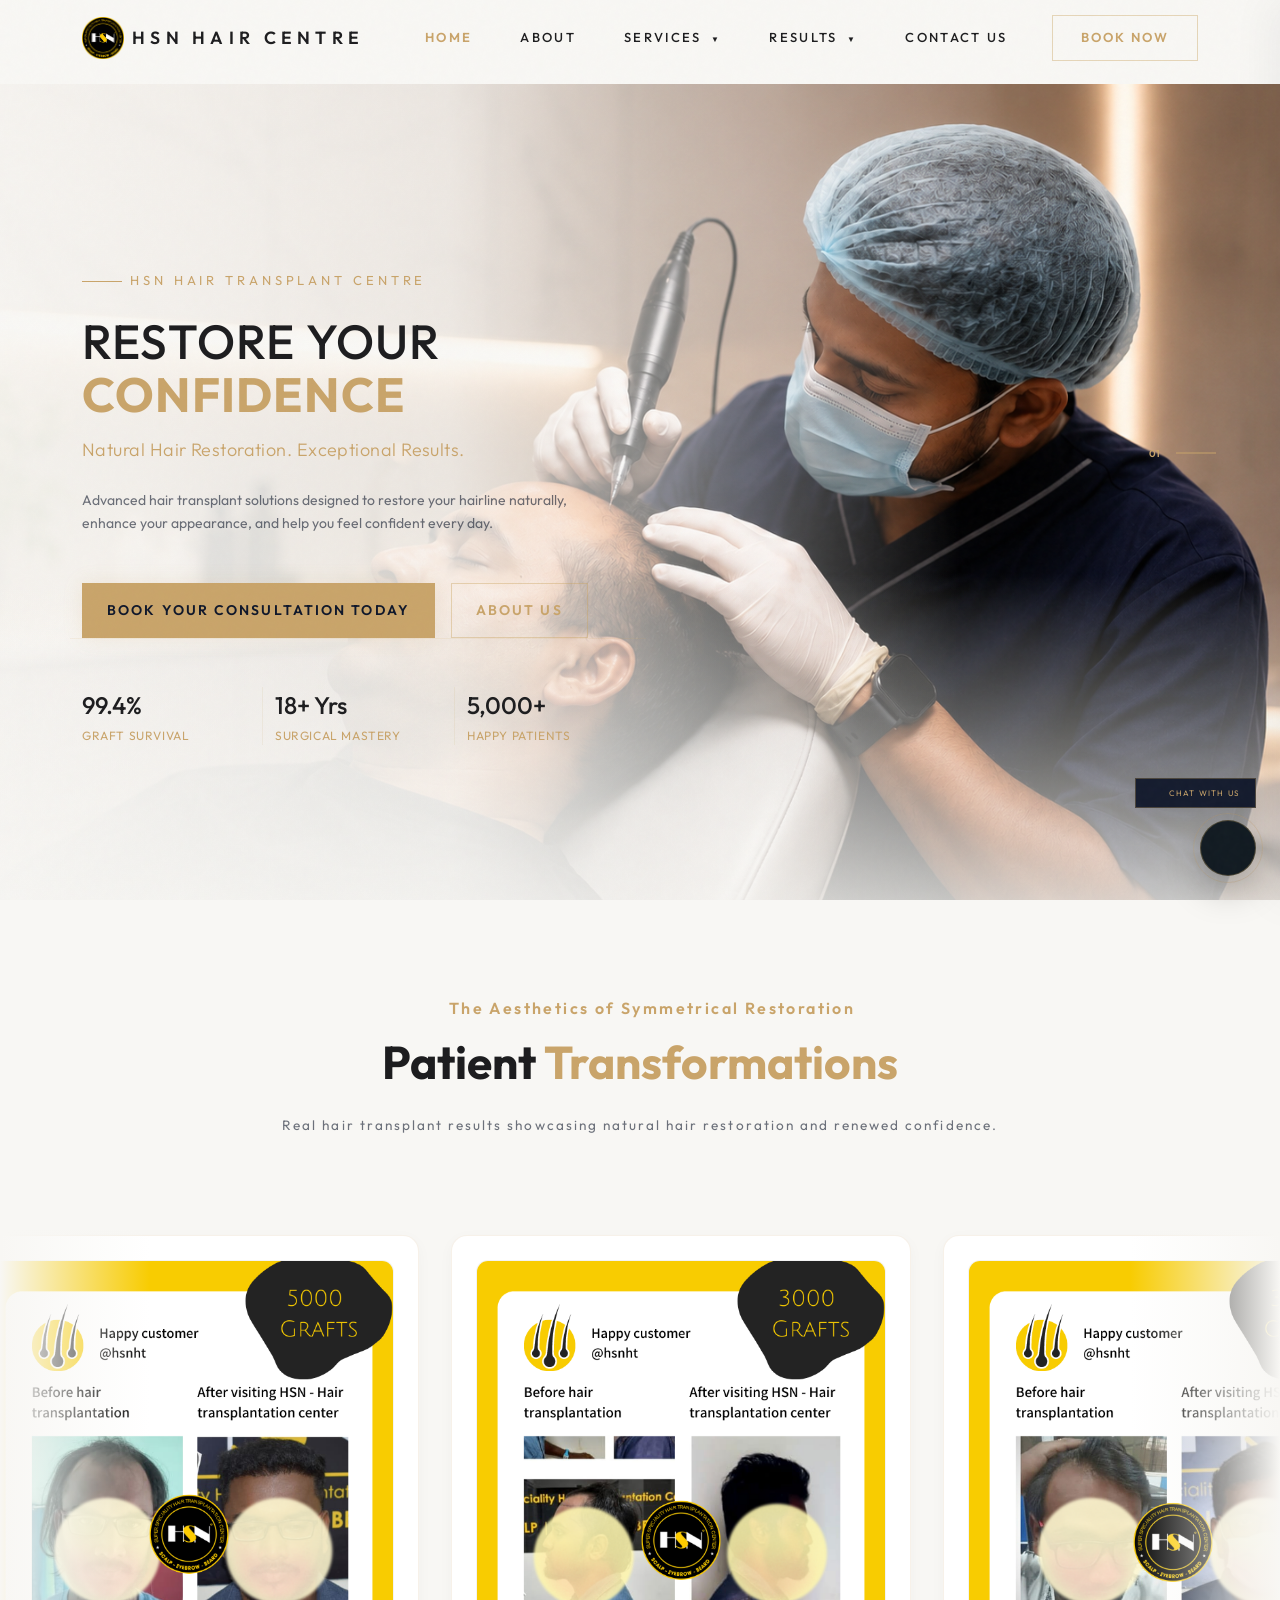
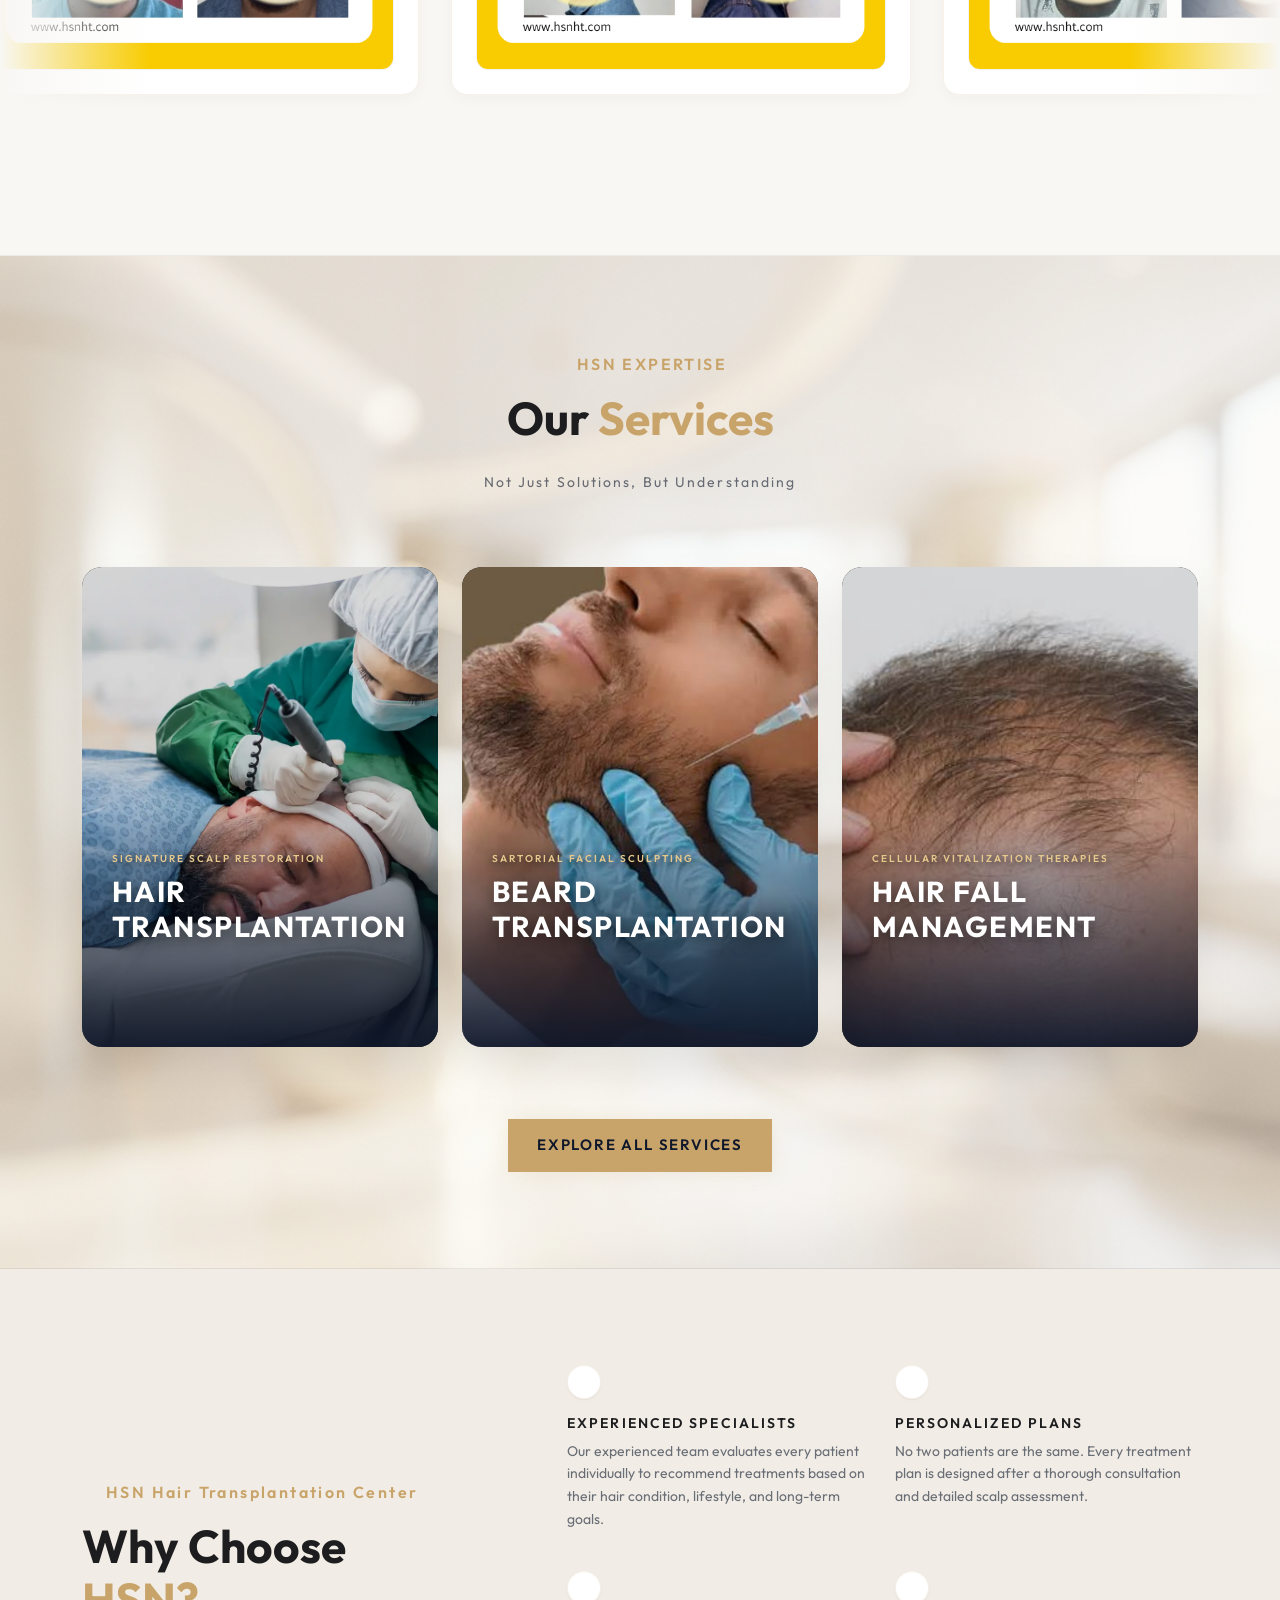
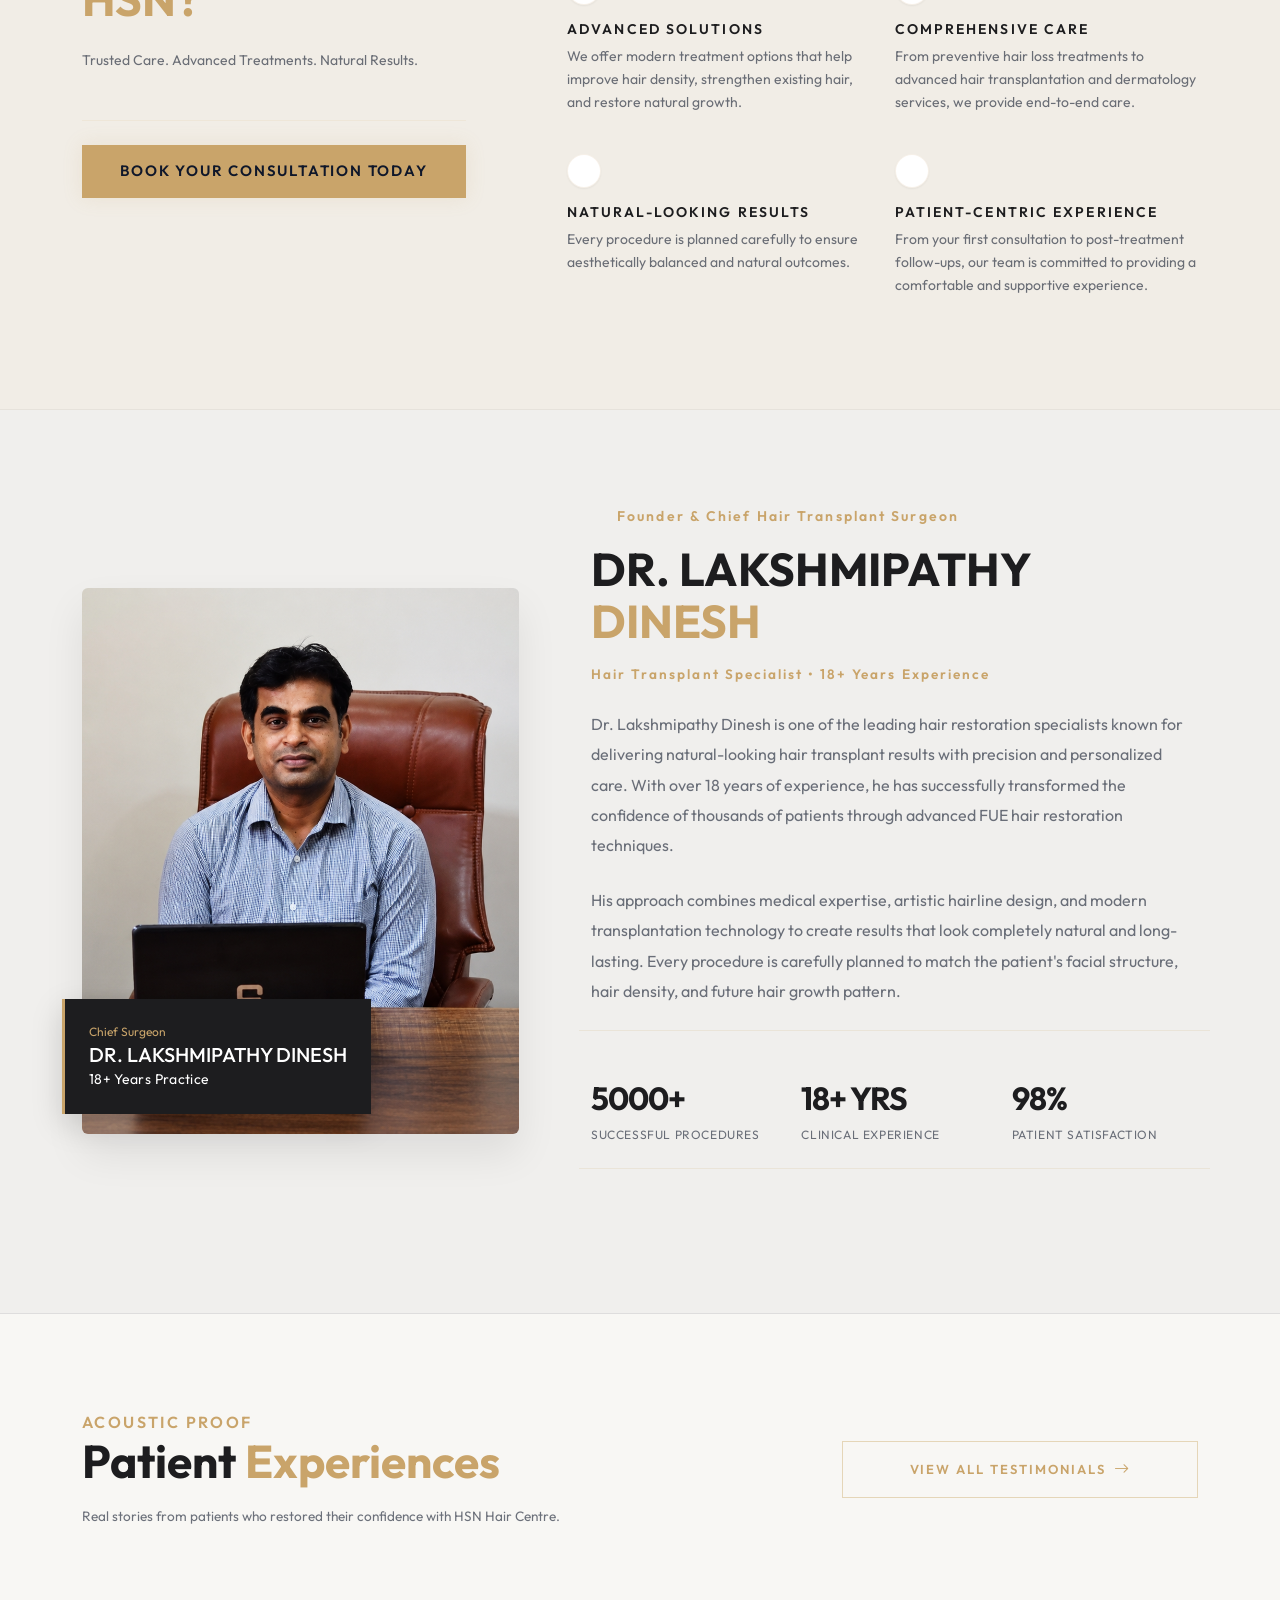
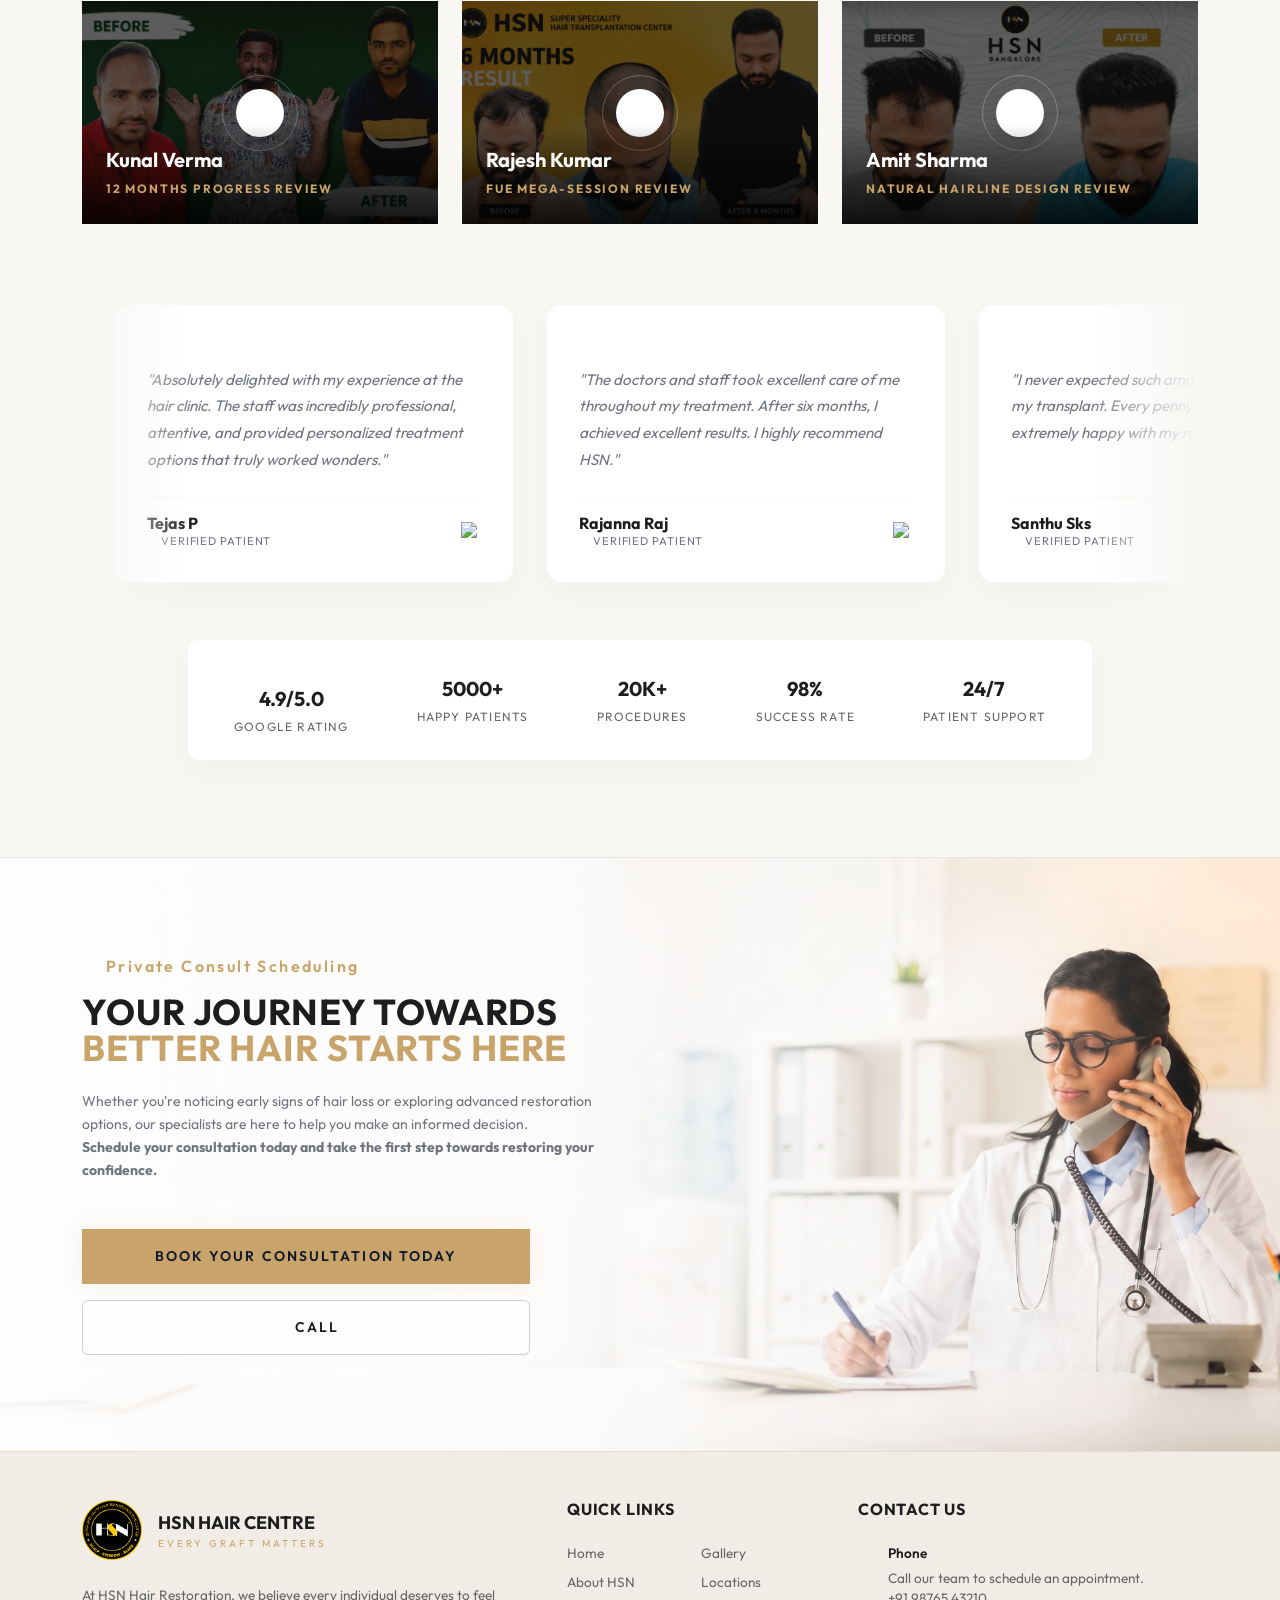
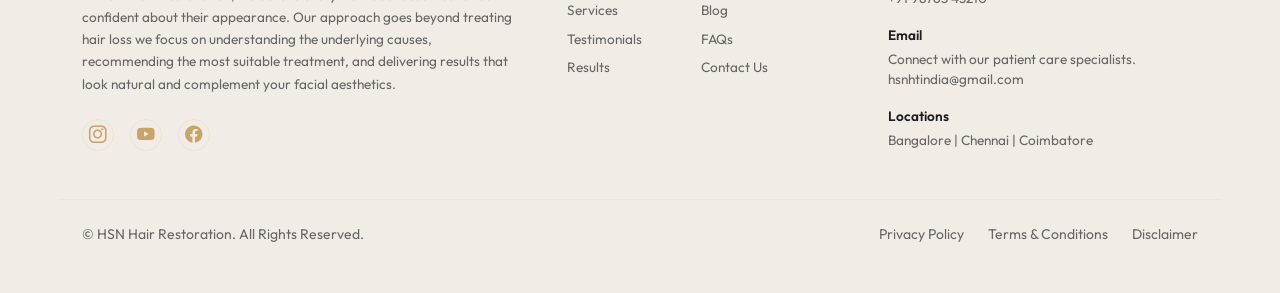
==== commit 12b843f0: "home-page-banner" ====
--- a/index.html
+++ b/index.html
@@ -351,7 +351,7 @@
     </div>
     <div class="hero-slide" style="background-image: url('assets/images/testimoniyal-banner-hsn.png');">
     </div>
-    <div class="hero-slide" style="background-image: url('assets/images/prp-treatment-hsn.jpg');">
+    <div class="hero-slide" style="background-image: url('assets/images/hair-restore-3.png');">
     </div>
 
     <!-- Soft Luxury Vignette & Light-Gradient Overlays -->
@@ -397,7 +397,7 @@
               Book Your Consultation Today
             </button>
             <a href="about.html"
-              class="btn btn-gold-outline px-4 py-3 text-decoration-none font-mono text-[11px] tracking-widest text-uppercase font-semibold d-flex align-items-center gap-2">
+              class="btn btn-gold-outline px-4 py-3 text-decoration-none font-mono text-[11px] tracking-widest text-uppercase font-semibold d-none d-lg-flex align-items-center gap-2">
               About Us
             </a>
             <!-- <a href="https://wa.me/919876543210?text=Hello%20HSN%20Hair%20Transplant%20Centre,%20I%20am%20looking%20to%20schedule%20an%20expert%20digital%20scalp%20consultation."
--- a/assets/css/style.css
+++ b/assets/css/style.css
@@ -379,9 +379,73 @@
 }
 
 /* Mobile responsive adjustment for hero images to center the subjects (who are usually on the right) */
-@media (max-width: 768px) {
+@media (max-width: 991px) {
+  .hero-section {
+    min-height: 650px !important;
+    align-items: flex-start !important;
+  }
+
+  .hero-content {
+    padding-top: 3rem !important;
+  }
+
   .hero-slide {
-    background-position: 75% top;
+    background-position: 65% 20% !important;
+  }
+
+  /* Mobile: nearly invisible overlay — image stays bright, natural, and fully visible */
+  .hero-overlay-r {
+    background: linear-gradient(to bottom,
+        rgba(248, 247, 244, 0.08) 0%,
+        rgba(248, 247, 244, 0.05) 50%,
+        rgba(248, 247, 244, 0) 100%) !important;
+  }
+
+  .hero-overlay-t {
+    display: none !important;
+  }
+
+  /* ── Home page mobile hero text: bold, bright, and clearly visible ── */
+  #home .hero-badge-text {
+    color: #ffffff !important;
+    font-weight: 700 !important;
+    text-shadow:
+      0 1px 6px rgba(0, 0, 0, 0.80),
+      0 2px 14px rgba(0, 0, 0, 0.60) !important;
+  }
+
+  #home .hero-title {
+    color: #ffffff !important;
+    font-weight: 800 !important;
+    font-size: 2.4rem !important;
+    line-height: 1.15 !important;
+    text-shadow:
+      0 1px 4px rgba(0, 0, 0, 0.90),
+      0 3px 12px rgba(0, 0, 0, 0.70),
+      0 6px 24px rgba(0, 0, 0, 0.50) !important;
+  }
+
+  #home .hero-title .hr-highlight {
+    color: #C8A45D !important;
+    text-shadow:
+      0 1px 4px rgba(0, 0, 0, 0.85),
+      0 3px 12px rgba(0, 0, 0, 0.65) !important;
+  }
+
+  #home .hero-subtitle {
+    color: #f0d98a !important;
+    font-weight: 600 !important;
+    text-shadow:
+      0 1px 5px rgba(0, 0, 0, 0.85),
+      0 3px 12px rgba(0, 0, 0, 0.65) !important;
+  }
+
+  #home .hero-content p.font-sans.text-sm {
+    color: rgba(255, 255, 255, 0.92) !important;
+    font-weight: 500 !important;
+    text-shadow:
+      0 1px 4px rgba(0, 0, 0, 0.80),
+      0 2px 10px rgba(0, 0, 0, 0.60) !important;
   }
 }
 
@@ -2818,37 +2882,58 @@
 @media (max-width: 768px) {
   .about-hero {
     min-height: 480px;
-    background-position: 80% top;
-    align-items: center;
-    /* Keep vertically centered but shift image */
-  }
-
+    background-position: 70% top;
+    align-items: flex-start;
+    padding-top: 100px;
+  }
+
+  /* Mobile: nearly invisible overlay — image stays bright, natural, and fully visible */
   .about-hero::before {
-    /* Stronger gradient on mobile to ensure readability */
-    background: linear-gradient(90deg, rgba(248, 247, 244, 0.96) 0%, rgba(248, 247, 244, 0.88) 75%, rgba(241, 237, 230, 0.4) 100%);
+    background: linear-gradient(to bottom,
+        rgba(248, 247, 244, 0.08) 0%,
+        rgba(248, 247, 244, 0.05) 50%,
+        rgba(241, 237, 230, 0) 100%);
   }
 
   .about-hero::after {
     display: none;
-    /* Hide gold line on mobile for clean look */
   }
 
   .about-hero-content {
     padding-top: 0;
     max-width: 90%;
-    /* Let text breathe slightly */
-  }
-
+  }
+
+  /* Bold white title for visibility over bright image */
   .about-hero-title {
     font-size: 28px;
-    /* Nicer wrapping size */
     line-height: 1.35;
     margin-bottom: 20px;
-  }
-
+    color: #ffffff !important;
+    font-weight: 800 !important;
+    text-shadow:
+      0 1px 4px rgba(0, 0, 0, 0.90),
+      0 3px 12px rgba(0, 0, 0, 0.70),
+      0 6px 24px rgba(0, 0, 0, 0.50) !important;
+  }
+
+  /* Keep gold accent, add dark shadow so it's visible over bright image */
+  .about-hero-title-accent {
+    color: #C8A45D !important;
+    text-shadow:
+      0 1px 4px rgba(0, 0, 0, 0.85),
+      0 3px 12px rgba(0, 0, 0, 0.65) !important;
+  }
+
+  /* Description: bright white with shadow */
   .about-hero-desc {
-    font-size: 16px;
+    font-size: 15px;
     line-height: 1.6;
+    color: rgba(255, 255, 255, 0.92) !important;
+    font-weight: 500 !important;
+    text-shadow:
+      0 1px 5px rgba(0, 0, 0, 0.85),
+      0 3px 12px rgba(0, 0, 0, 0.65) !important;
   }
 }
 
@@ -5491,7 +5576,7 @@
   left: 0;
   width: 100%;
   height: 100%;
-  background-image: url('../images/hero-hsn.webp');
+  background-image: url('../images/hair-restore-3.png');
   background-size: cover;
   /* Shift image down by navbar height (80px) so person's head shows below navbar */
   background-position: right top 80px;
@@ -5517,7 +5602,7 @@
 
 .testimonials-hero::before {
   background-image: url('../images/testimoniyal-banner-hsn.png') !important;
-  background-position: center top 80px !important;
+  /* background-position: center top 80px !important; */
   background-size: cover;
 }
 
@@ -5552,7 +5637,7 @@
   display: inline-flex;
   align-items: center;
   font-family: var(--font-mono);
-  font-size: 11px;
+  font-size: 15px;
   letter-spacing: 3px;
   color: #C9A46A;
   text-transform: uppercase;
@@ -5650,6 +5735,71 @@
 .hr-btn-secondary:hover::after {
   background-color: #C9A46A;
   bottom: 8px;
+}
+
+/* ── Mobile: hair-restoration hero image centering fix ── */
+@media (max-width: 768px) {
+  #hr-hero {
+    min-height: 520px;
+    align-items: flex-start;
+    padding-top: 100px;
+  }
+
+  /* Center image on mobile & remove left-fade mask that hides image on narrow screens */
+  #hr-hero::before {
+    background-position: center top 80px !important;
+    /* Remove the desktop left-to-right fade mask — show full image on mobile */
+    -webkit-mask-image: none !important;
+    mask-image: none !important;
+    /* Ultra-light overlay so image stays bright and fully visible */
+    -webkit-mask: none !important;
+    mask: none !important;
+    opacity: 1;
+  }
+
+  /* Nearly invisible overlay — image stays bright and clear */
+  #hr-hero::after {
+    display: none;
+  }
+
+  /* Add a very light scrim via a box-shadow trick on the section itself */
+  #hr-hero {
+    background: rgba(248, 247, 244, 0.06);
+  }
+
+  /* Bold white text with strong shadow for readability */
+  #hr-hero .hr-hero-label {
+    color: #ffffff !important;
+    font-weight: 700 !important;
+    text-shadow: 0 1px 6px rgba(0, 0, 0, 0.80), 0 2px 14px rgba(0, 0, 0, 0.60) !important;
+  }
+
+  #hr-hero .hr-hero-title {
+    color: #ffffff !important;
+    font-weight: 800 !important;
+    font-size: 1.9rem !important;
+    line-height: 1.2 !important;
+    text-shadow:
+      0 1px 4px rgba(0, 0, 0, 0.92),
+      0 3px 12px rgba(0, 0, 0, 0.72),
+      0 6px 24px rgba(0, 0, 0, 0.50) !important;
+  }
+
+  #hr-hero .hr-hero-title .hr-highlight {
+    color: #C8A45D !important;
+    text-shadow:
+      0 1px 4px rgba(0, 0, 0, 0.88),
+      0 3px 12px rgba(0, 0, 0, 0.68) !important;
+  }
+
+  #hr-hero .hr-hero-desc {
+    color: rgba(255, 255, 255, 0.92) !important;
+    font-weight: 500 !important;
+    font-size: 15px !important;
+    text-shadow:
+      0 1px 5px rgba(0, 0, 0, 0.85),
+      0 3px 12px rgba(0, 0, 0, 0.65) !important;
+  }
 }
 
 /* 2. UNDERSTANDING HAIR LOSS  */
--- a/assets/css/responsive.css
+++ b/assets/css/responsive.css
@@ -213,4 +213,27 @@
     padding: 0.75rem 1rem !important;
     font-size: 8px !important;
   }
+}
+
+/* ── Hide all banner page labels on mobile only ── */
+@media (max-width: 768px) {
+
+  /* Service/inner page hero labels */
+  .hr-hero-label,
+  .about-hero-label,
+  .hero-label-v2,
+  /* Home page badge (line + text) */
+  .hero-badge-container {
+    display: none !important;
+  }
+
+  /* ── All inner-page heroes (testimonials, before-after, etc.): center image on mobile ── */
+  /* Remove the desktop left-to-right fade mask and center the subject */
+  .hr-hero::before {
+    background-position: center top 80px !important;
+    -webkit-mask-image: none !important;
+    mask-image: none !important;
+    -webkit-mask: none !important;
+    mask: none !important;
+  }
 }
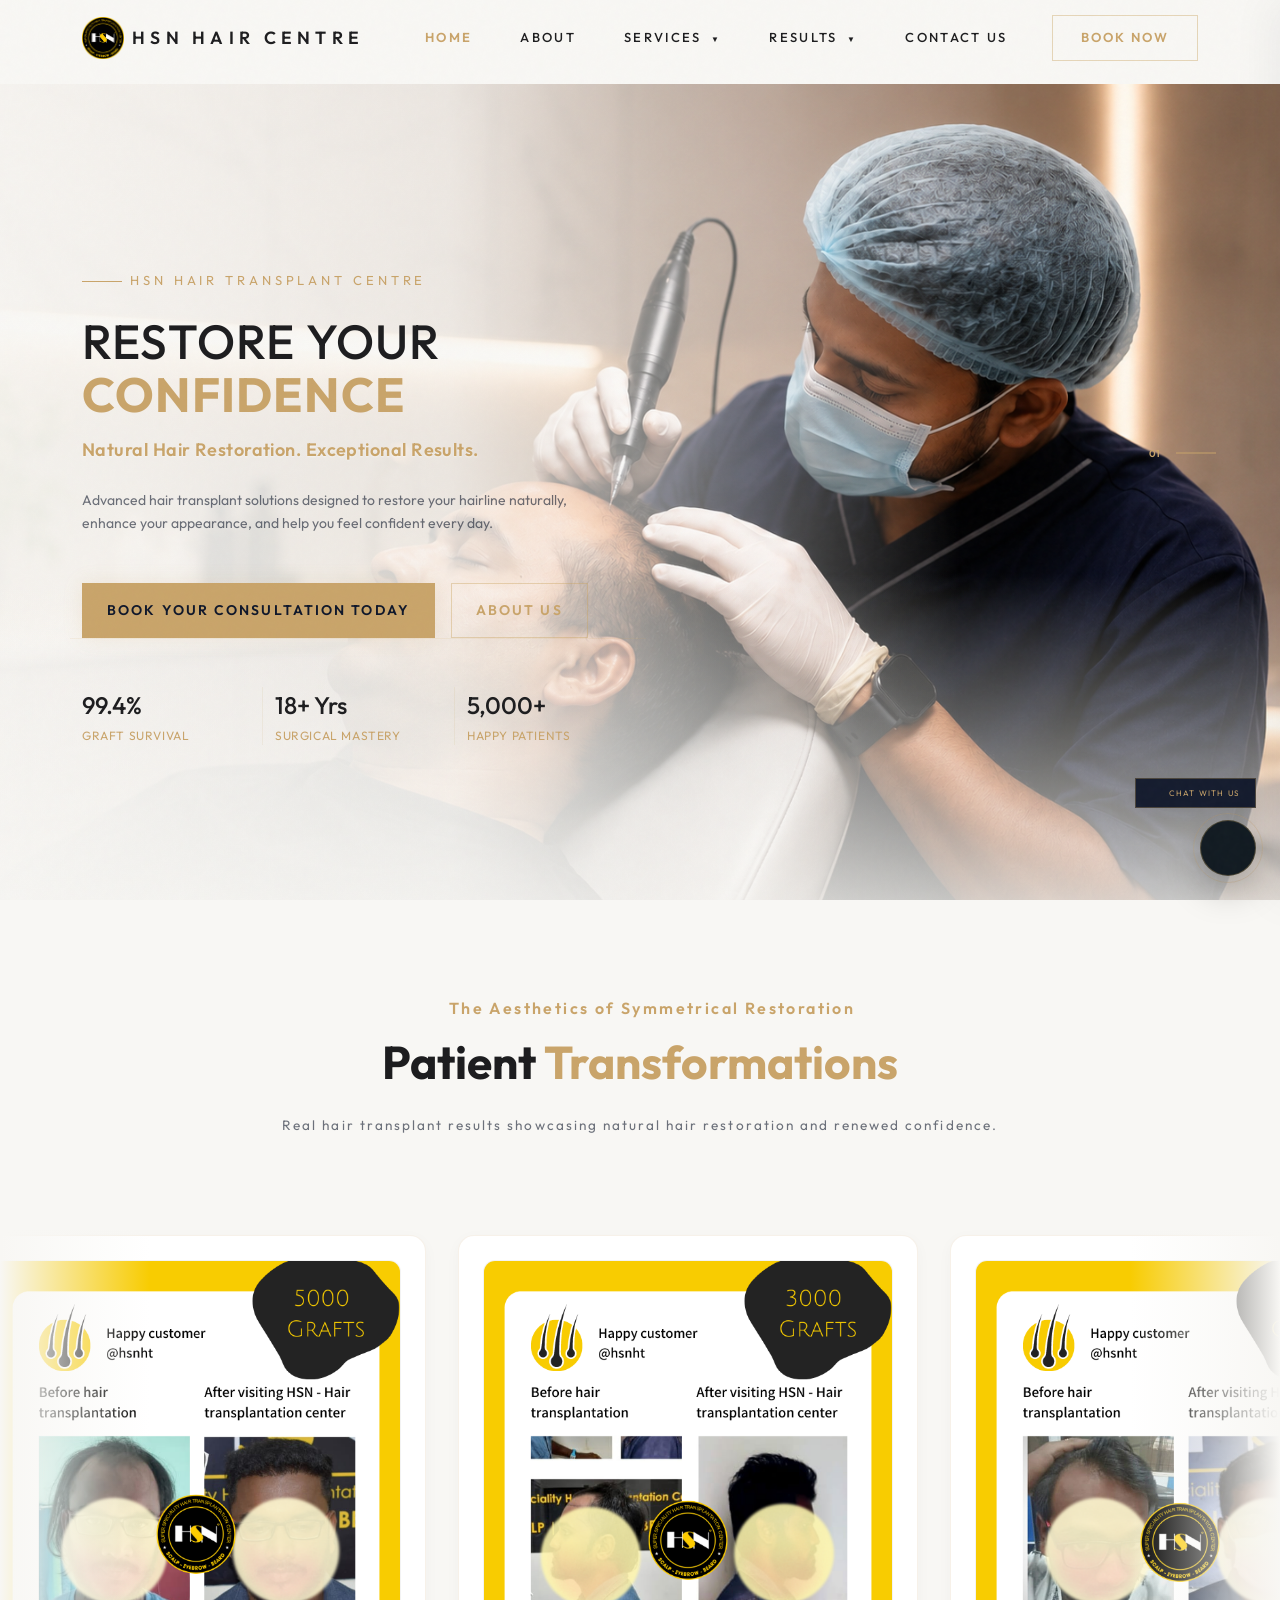
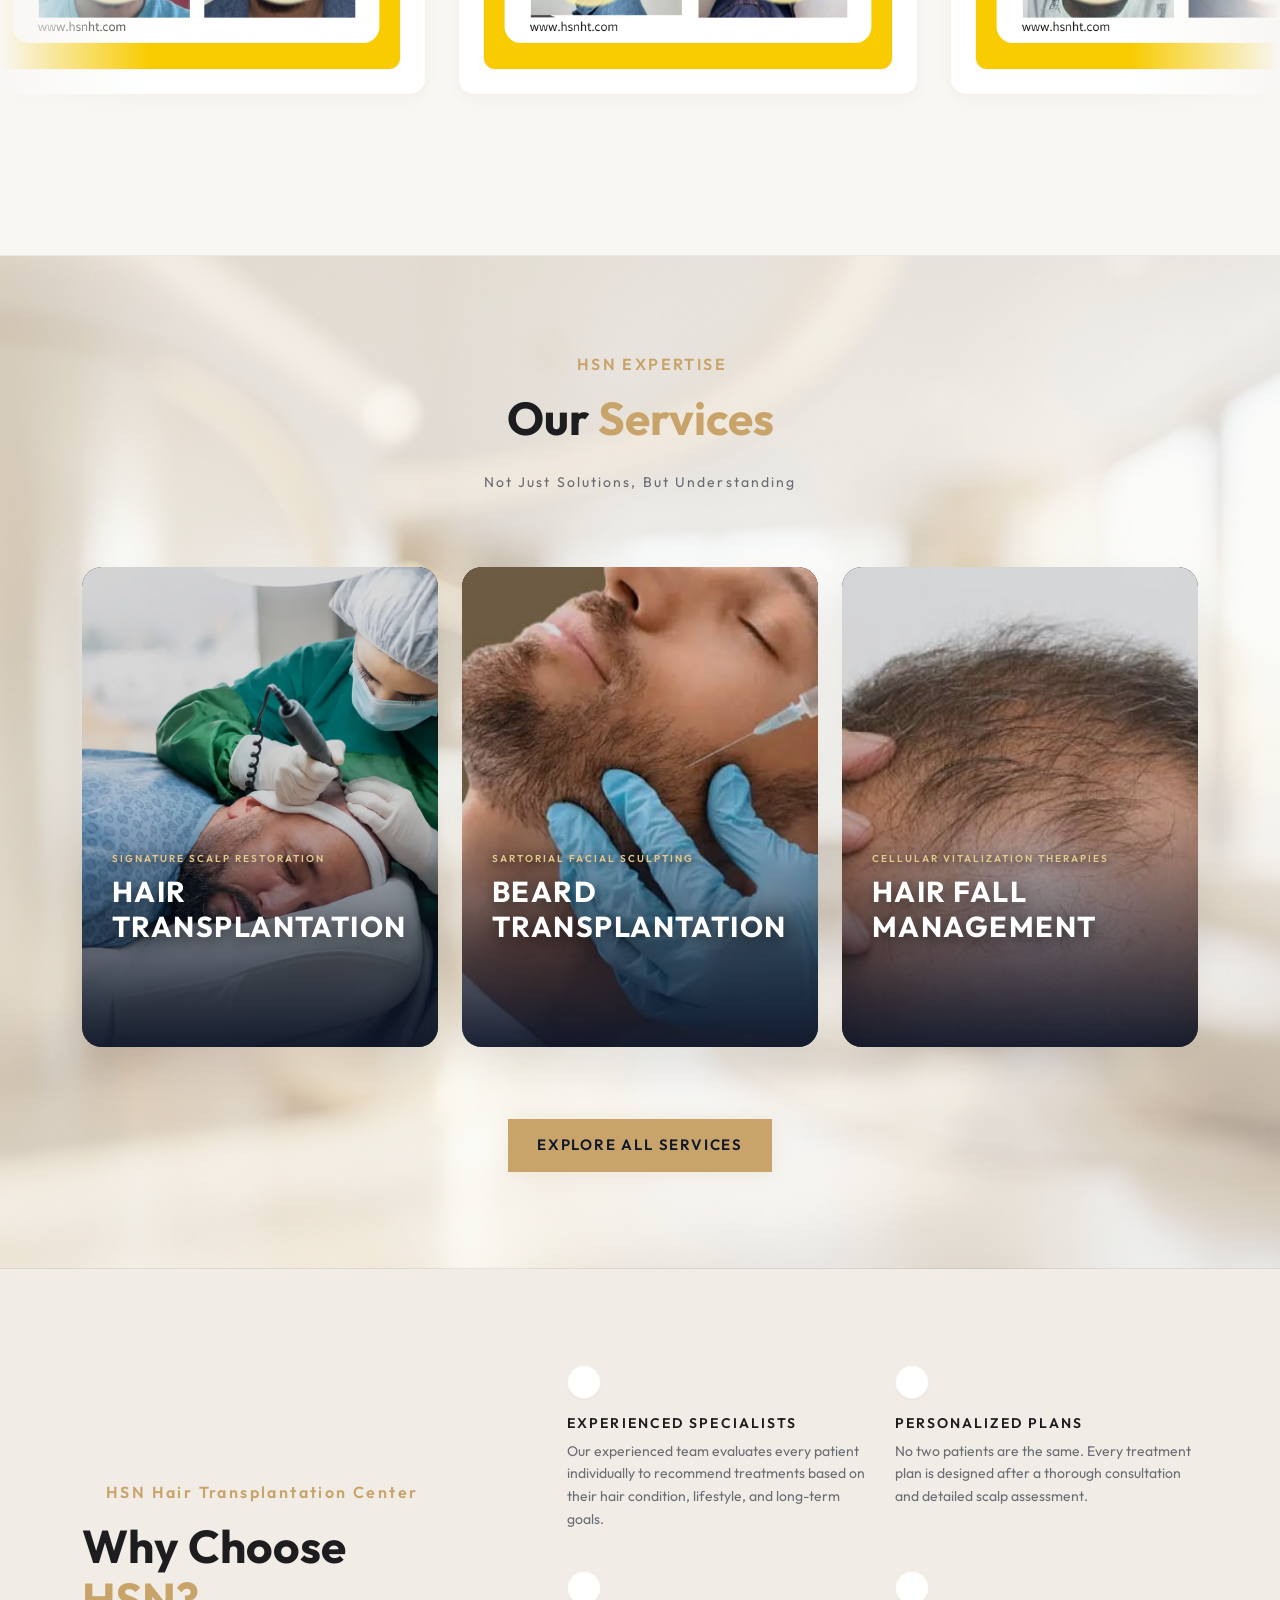
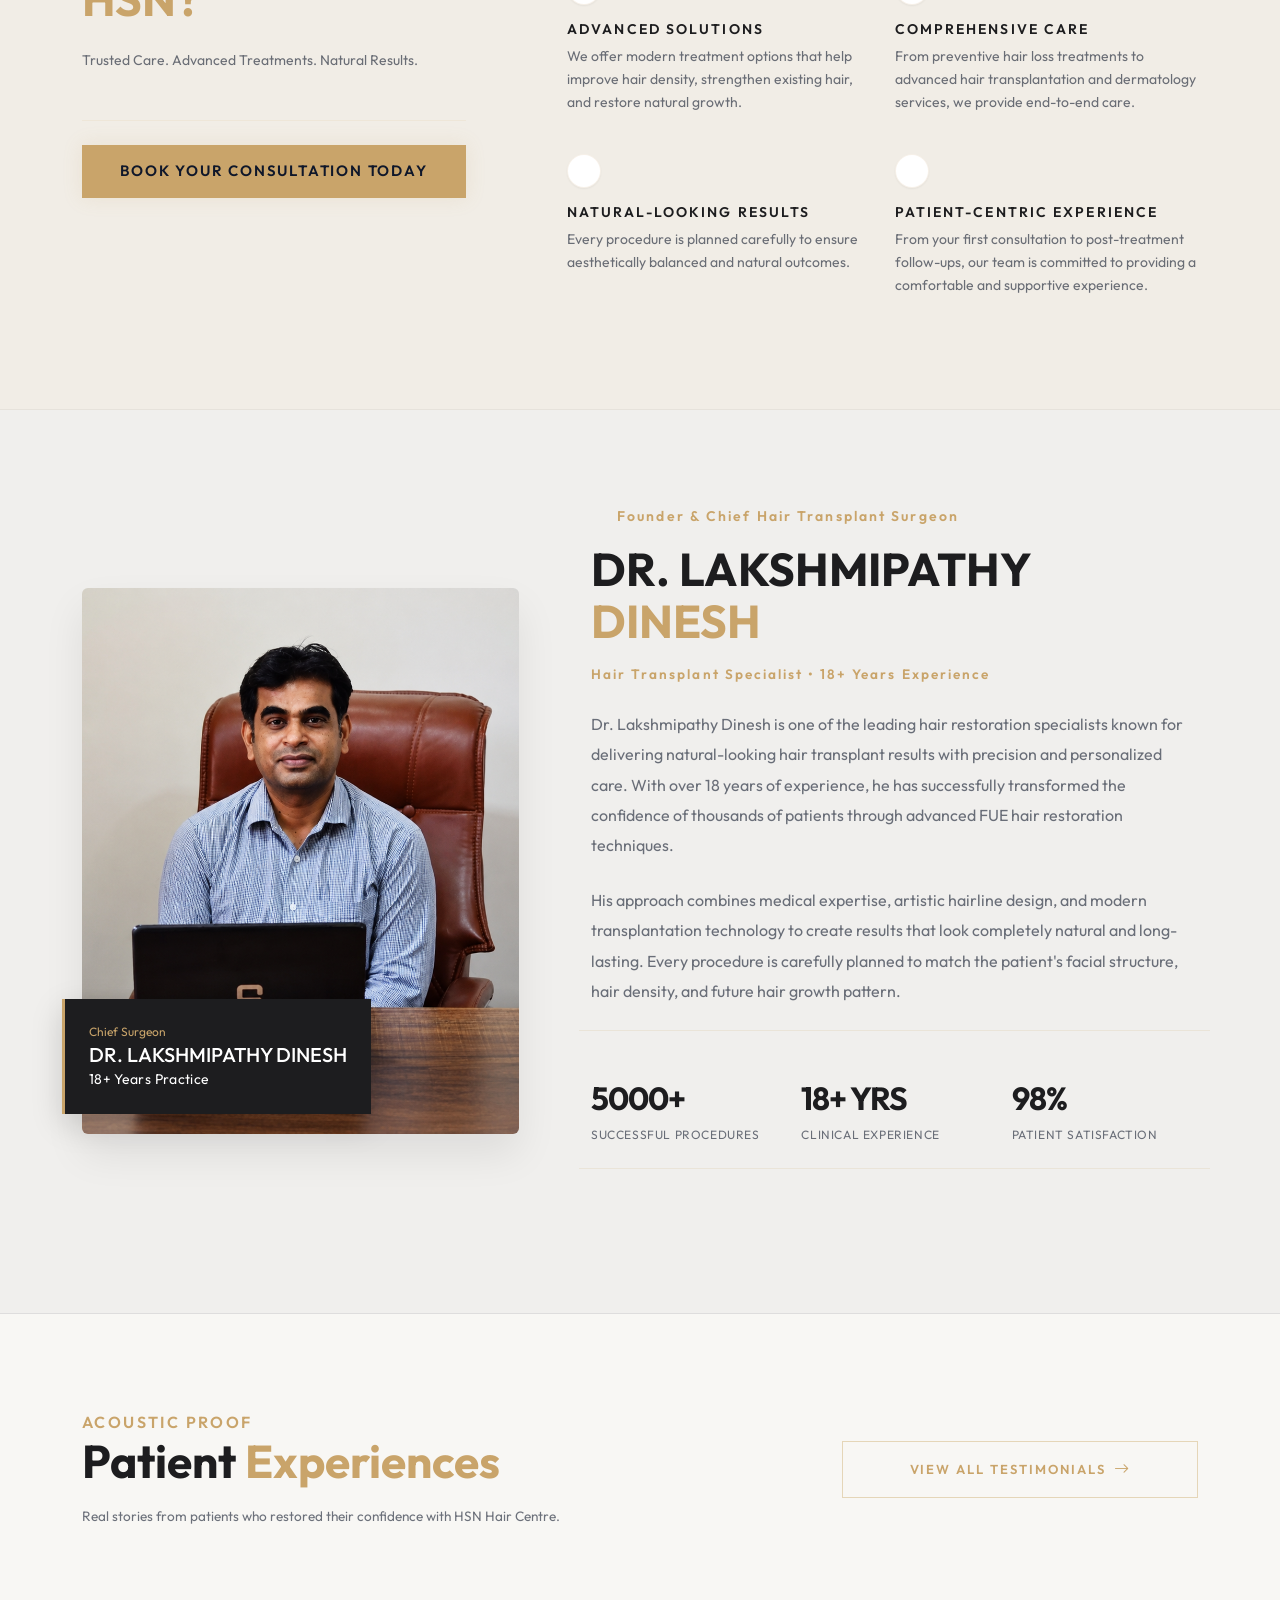
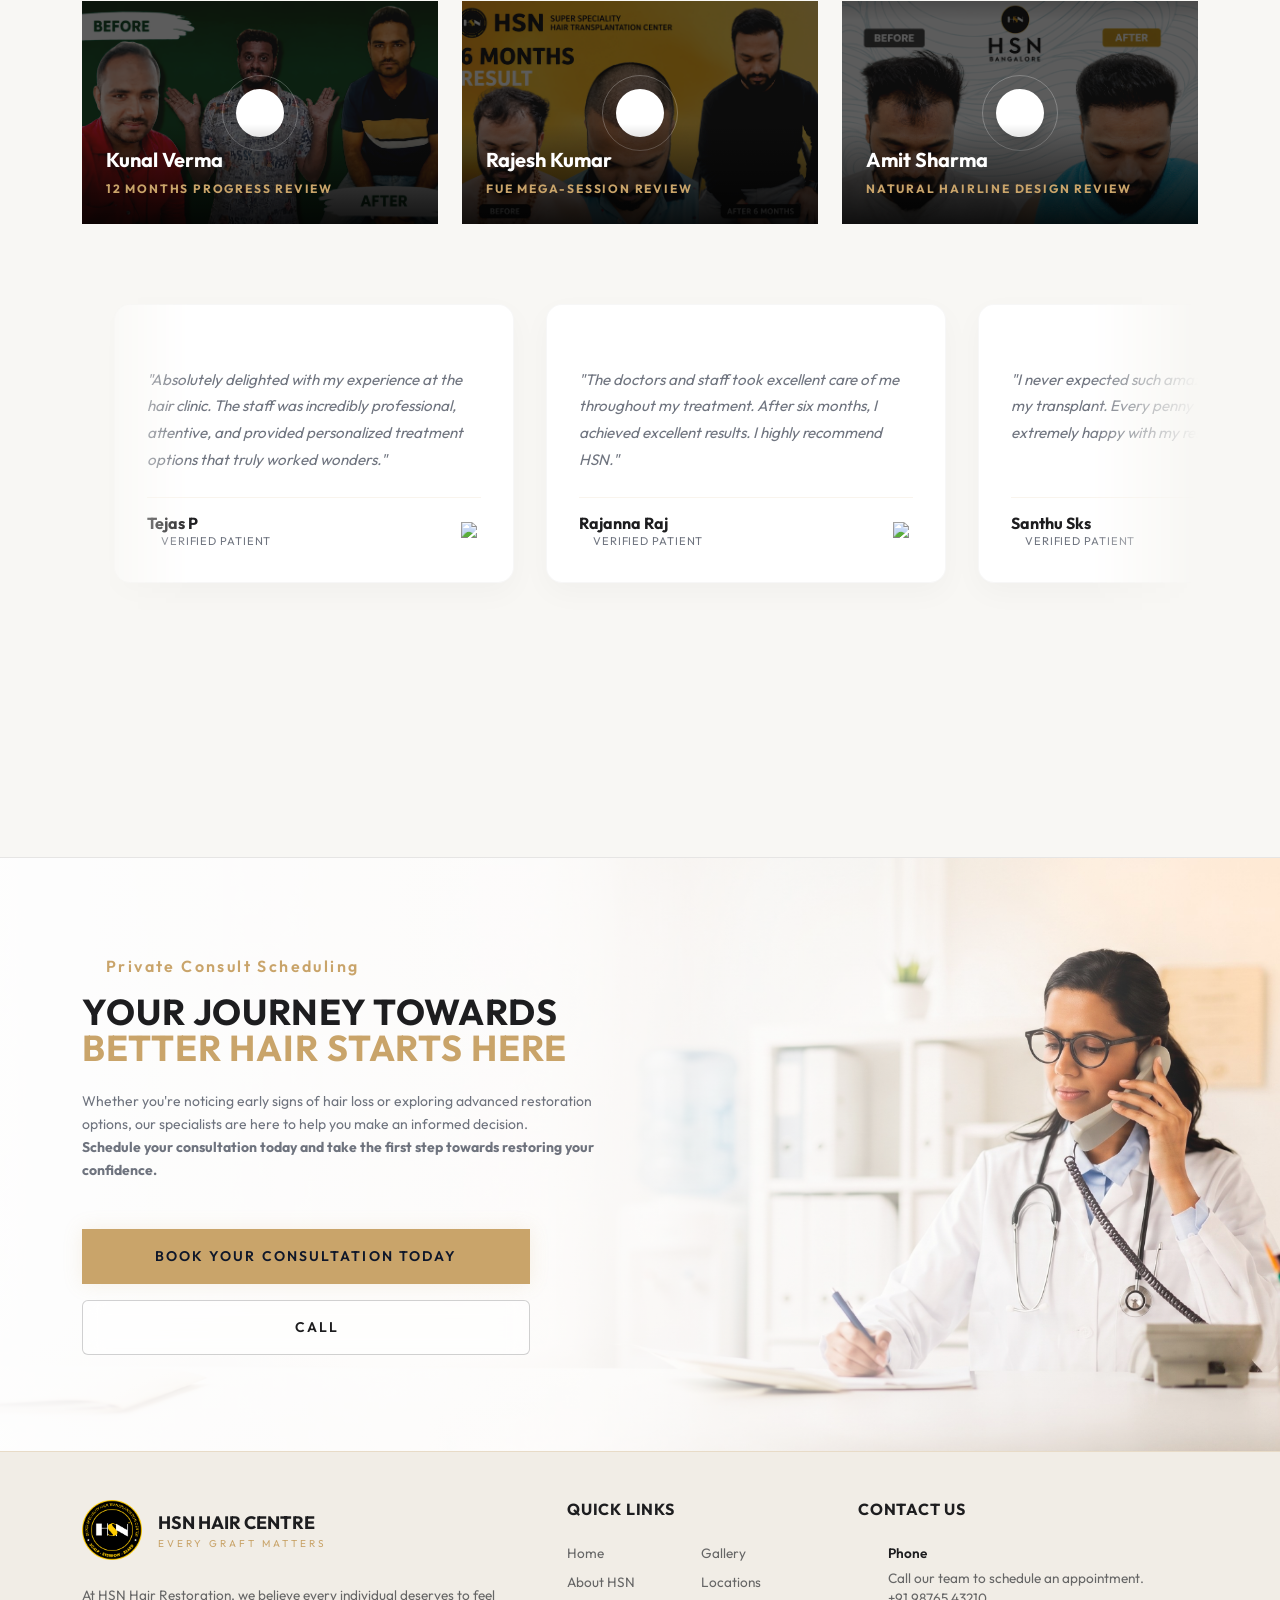
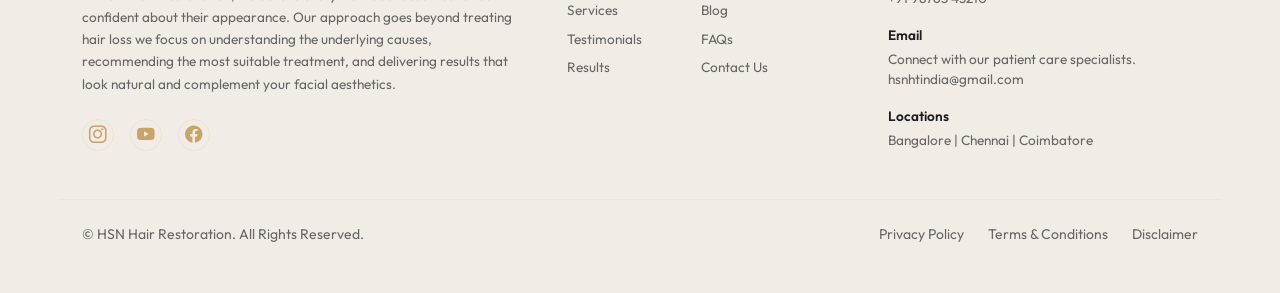
==== commit 5e1ee8bb: "title" ====
--- a/index.html
+++ b/index.html
@@ -1,4 +1,4 @@
-﻿<!doctype html>
+<!doctype html>
 <html lang="en">
 
 <head>
@@ -379,8 +379,8 @@
             style="line-height: 1.1;">
             Restore Your <br> <span class="hr-highlight">Confidence</span>
           </h1>
-          <p class="hero-subtitle font-sans text-lg md:text-xl font-light tracking-wide mb-4"
-            style="color: var(--color-secondary);">
+          <p class="hero-subtitle font-sans text-lg md:text-xl font-semibold tracking-wide mb-4"
+            style="color: var(--color-secondary); font-weight: 600; text-shadow: 0 1px 2px rgba(255, 255, 255, 0.5);">
             Natural Hair Restoration. Exceptional Results.
           </p>
 
--- a/assets/css/style.css
+++ b/assets/css/style.css
@@ -5602,7 +5602,7 @@
 
 .testimonials-hero::before {
   background-image: url('../images/testimoniyal-banner-hsn.png') !important;
-  /* background-position: center top 80px !important; */
+  background-position: center top 80px !important;
   background-size: cover;
 }
 
@@ -5747,7 +5747,7 @@
 
   /* Center image on mobile & remove left-fade mask that hides image on narrow screens */
   #hr-hero::before {
-    background-position: center top 80px !important;
+    background-position: 40% top 80px !important;
     /* Remove the desktop left-to-right fade mask — show full image on mobile */
     -webkit-mask-image: none !important;
     mask-image: none !important;
--- a/assets/css/responsive.css
+++ b/assets/css/responsive.css
@@ -236,4 +236,18 @@
     -webkit-mask: none !important;
     mask: none !important;
   }
+
+  /* ── Home Page Hero Statistics (Mobile Only Visibility Fix) ── */
+  .hero-content .border-top.border-secondary .col-4 span.text-primary {
+    color: #ffffff !important; /* Make the numbers stark white */
+    font-weight: 800 !important; /* Extra bold */
+    text-shadow: 0 2px 10px rgba(0, 0, 0, 0.85), 0 4px 20px rgba(0, 0, 0, 0.6) !important;
+  }
+
+  .hero-content .border-top.border-secondary .col-4 span.text-secondary {
+    color: #C9A46A !important; /* Keep the luxury gold color but brighten it */
+    font-weight: 700 !important; /* Bold */
+    text-shadow: 0 1px 6px rgba(0, 0, 0, 0.9) !important;
+    font-size: 10px !important; /* Slightly larger for mobile readability */
+  }
 }
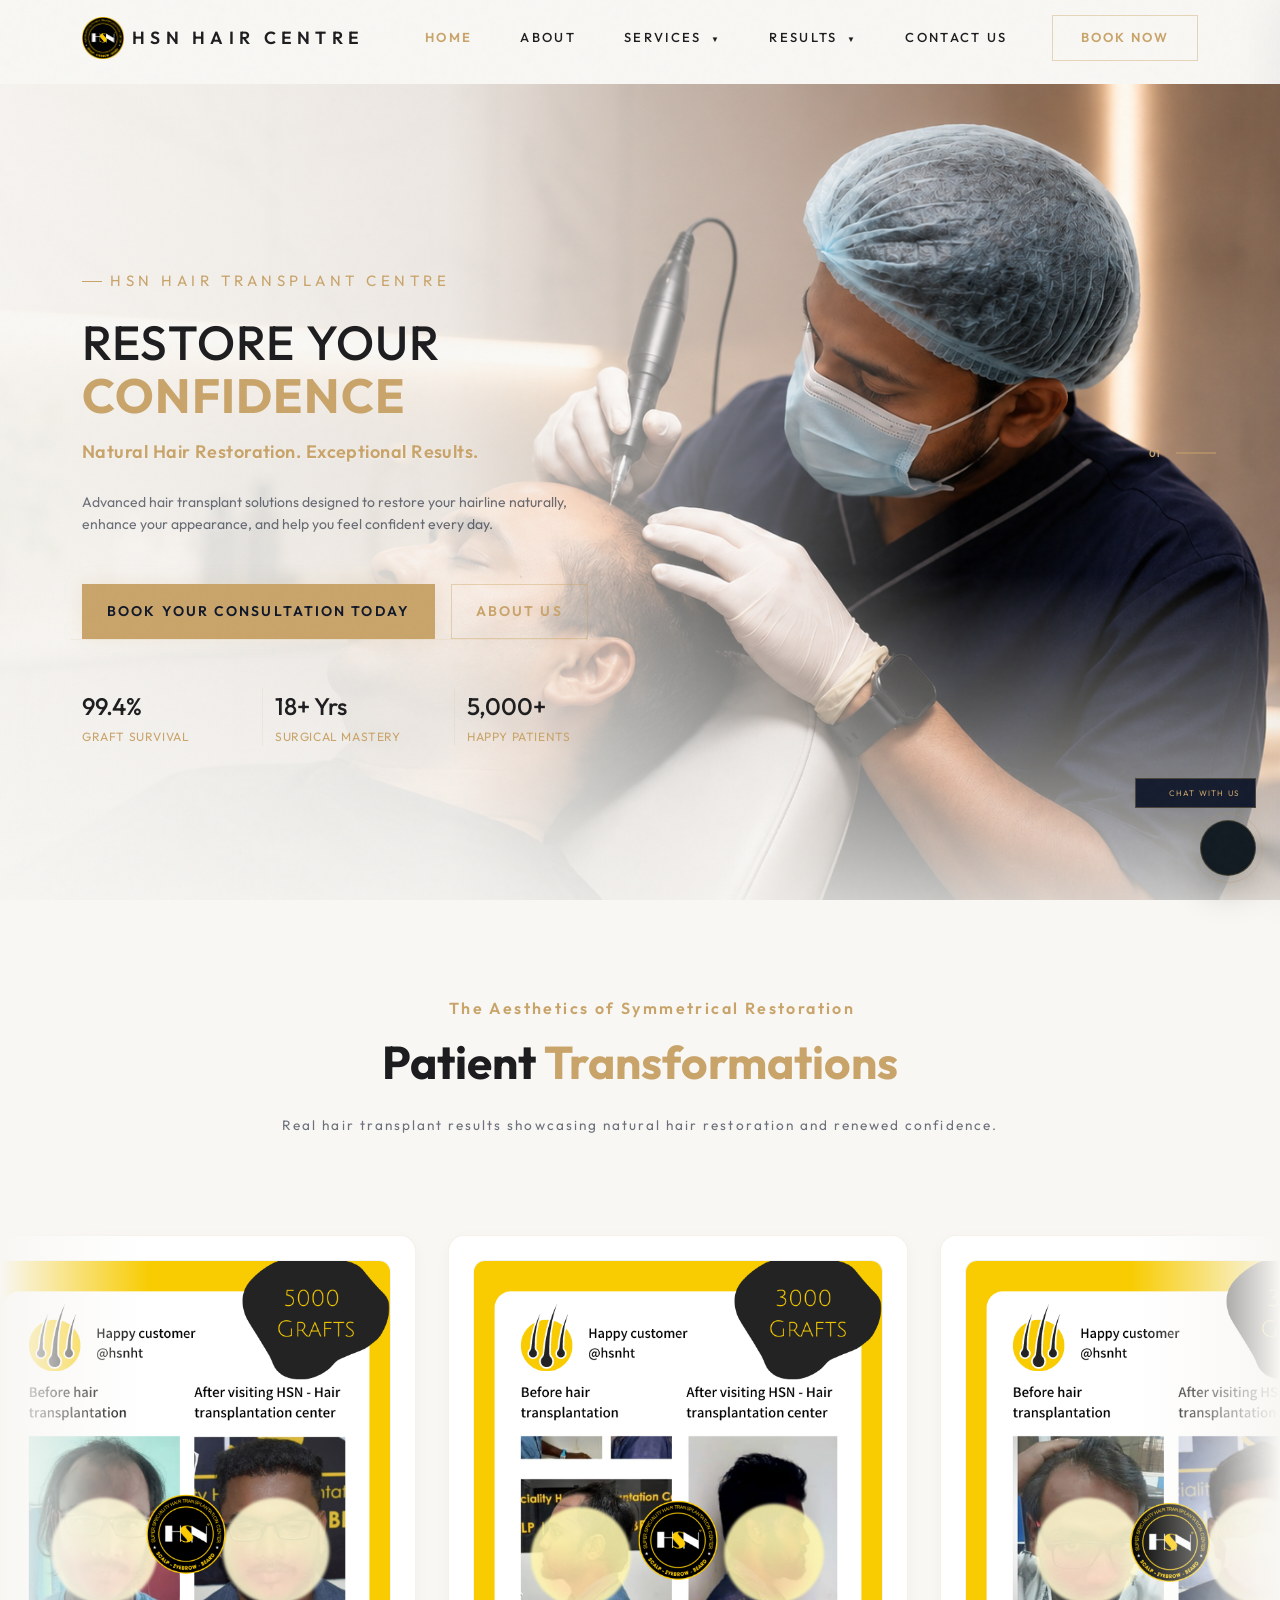
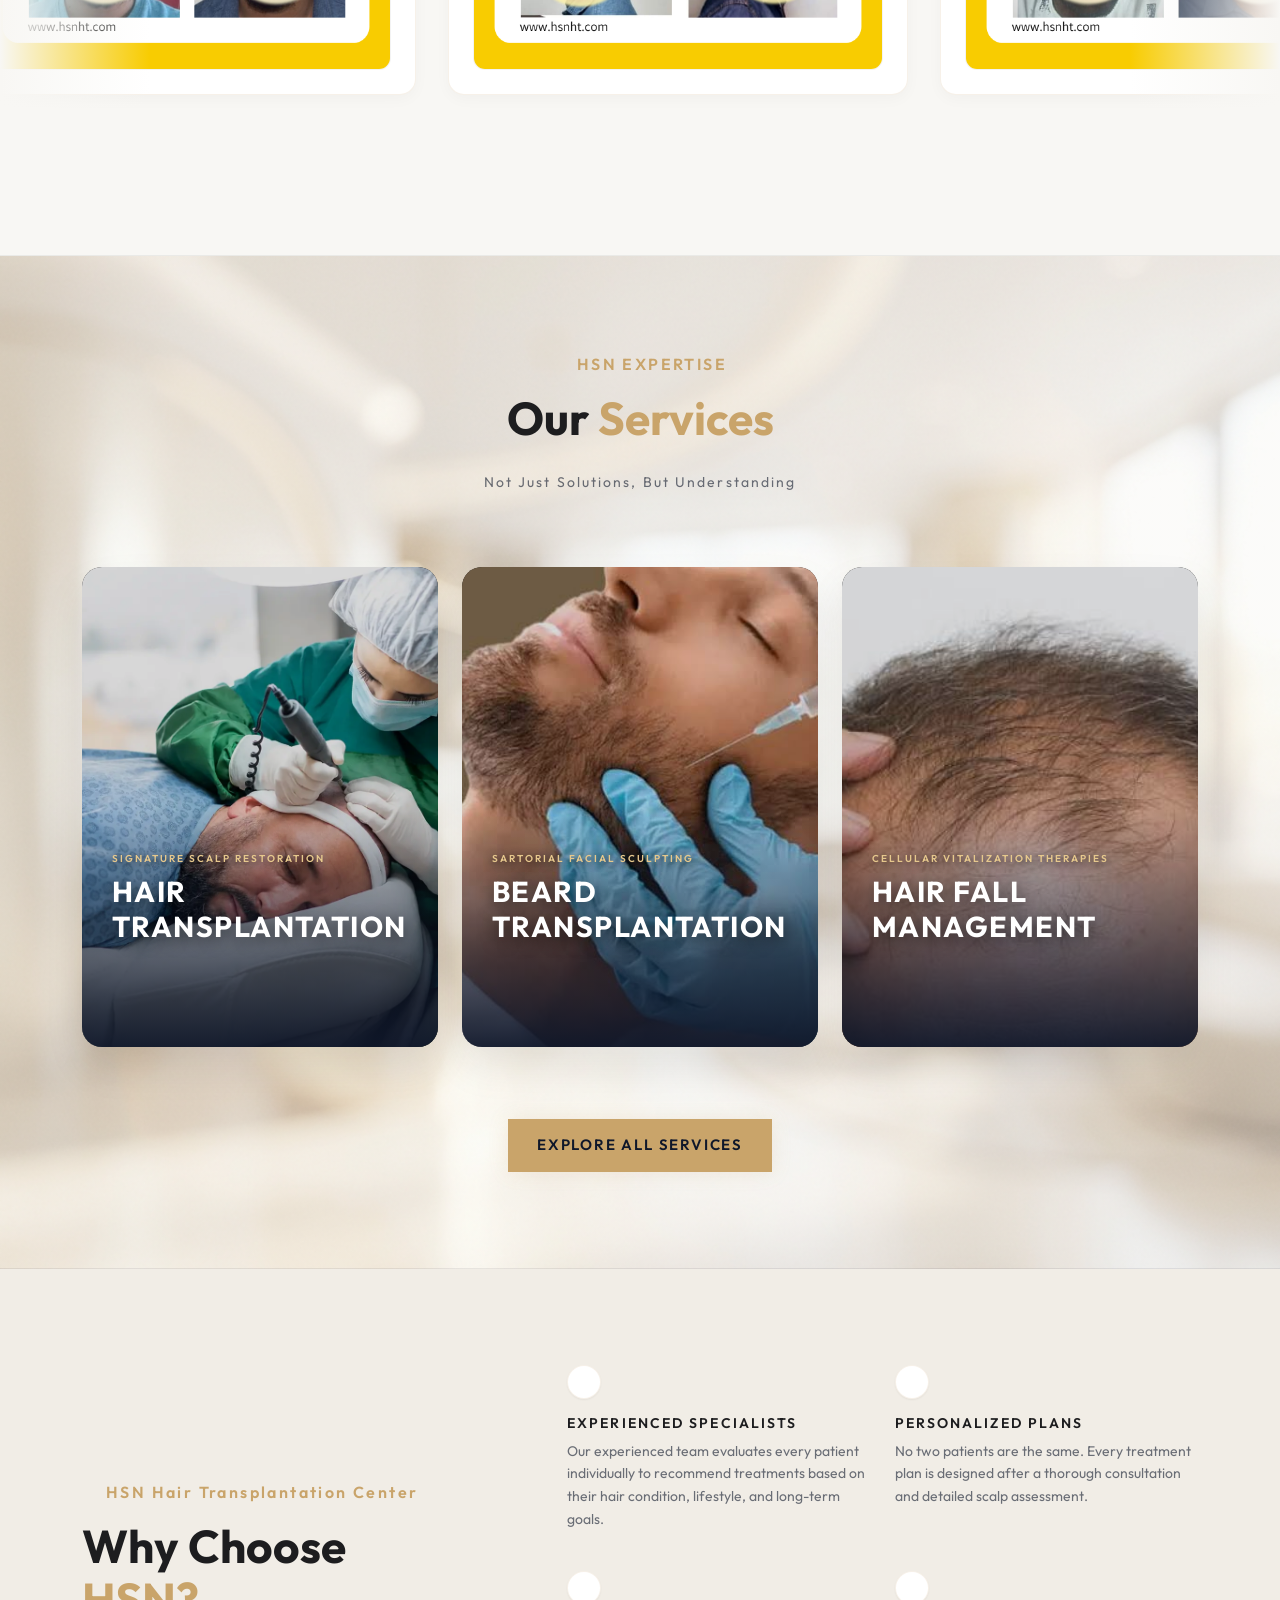
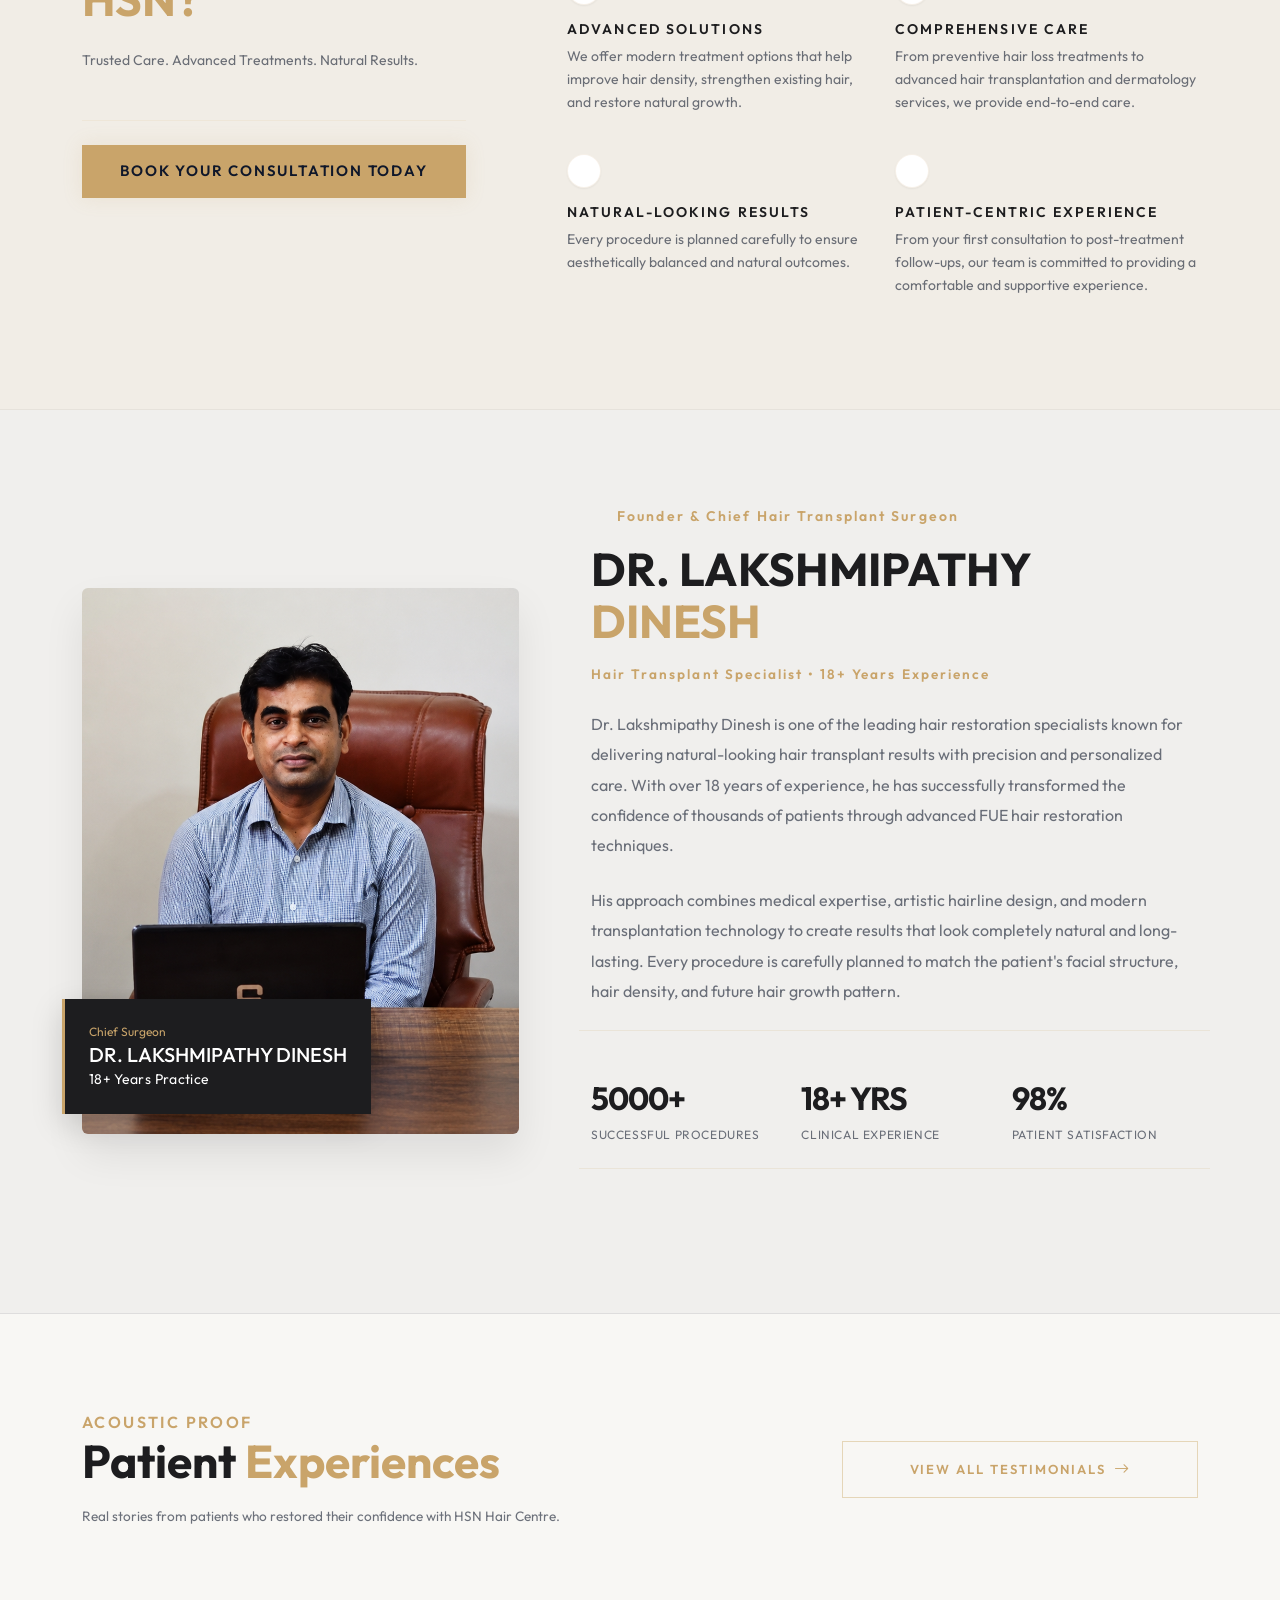
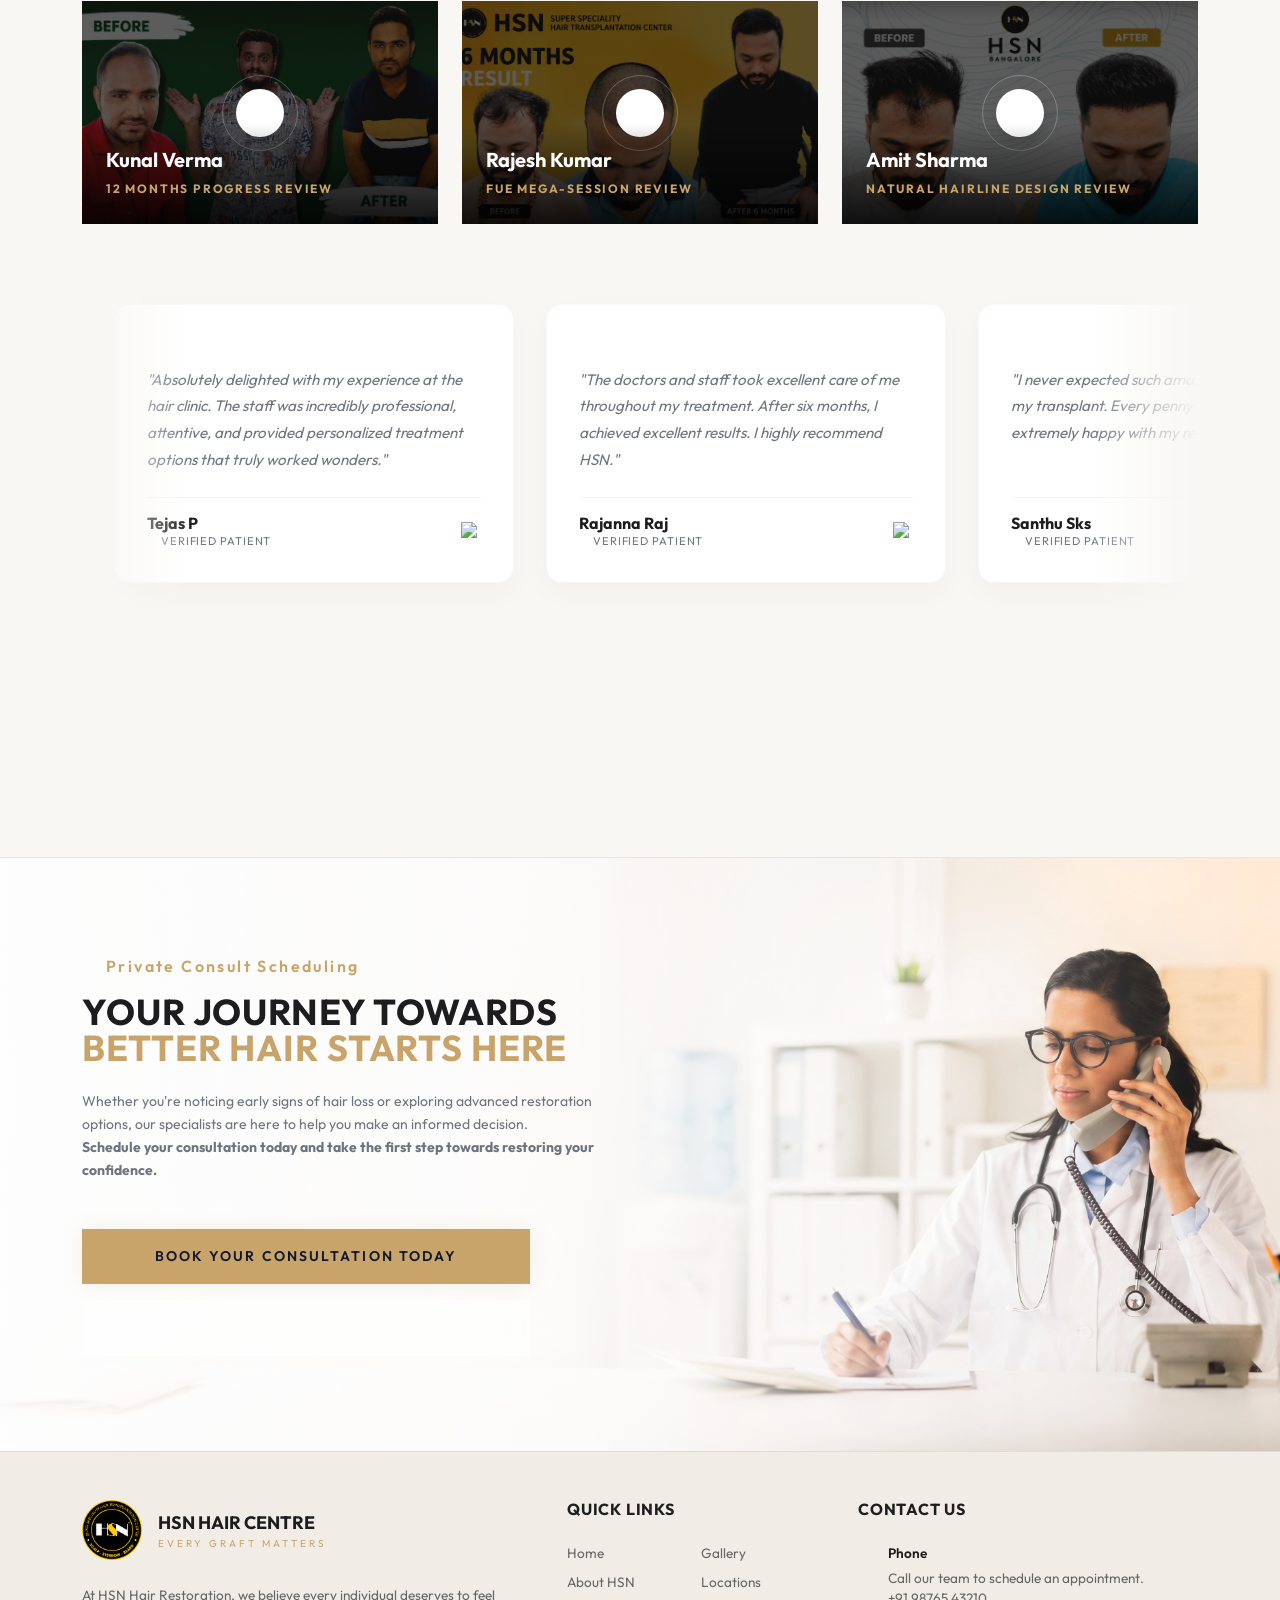
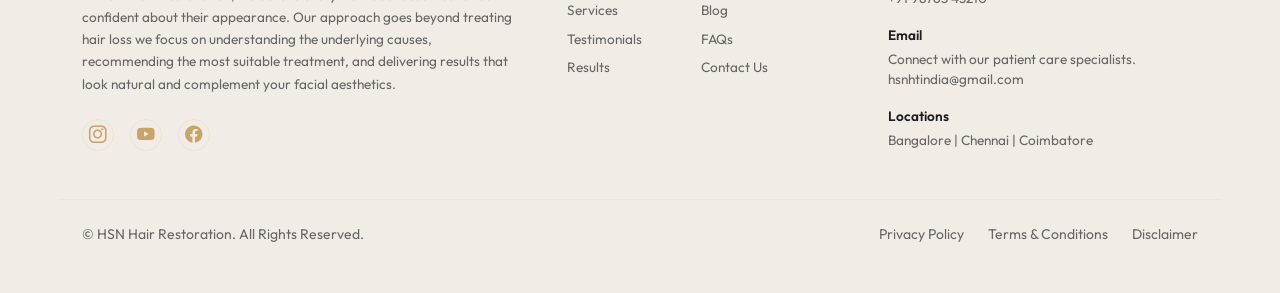
==== commit af9d1b40: "hero-title" ====
--- a/index.html
+++ b/index.html
@@ -1,4 +1,4 @@
-<!doctype html>
+﻿<!doctype html>
 <html lang="en">
 
 <head>
@@ -367,10 +367,10 @@
       <div class="row align-items-center" style="margin-top: 2rem;">
         <div class="col-lg-7" data-reveal="fade-up">
           <div class="hero-badge-container">
-            <div class="hero-badge-line" style="background-color: var(--color-secondary); width: 40px; height: 1px;">
+            <div class="hero-badge-line" style="background-color: var(--color-secondary); width:20px; height: 1px;">
             </div>
             <span class="hero-badge-text"
-              style="color: var(--color-secondary); font-family: var(--font-mono); font-size: 13px; letter-spacing: 0.3em; text-transform: uppercase;">
+              style="color: var(--color-secondary); font-family: var(--font-mono); font-size: 15px; letter-spacing: 0.3em; text-transform: uppercase;">
               HSN Hair Transplant Centre
             </span>
           </div>
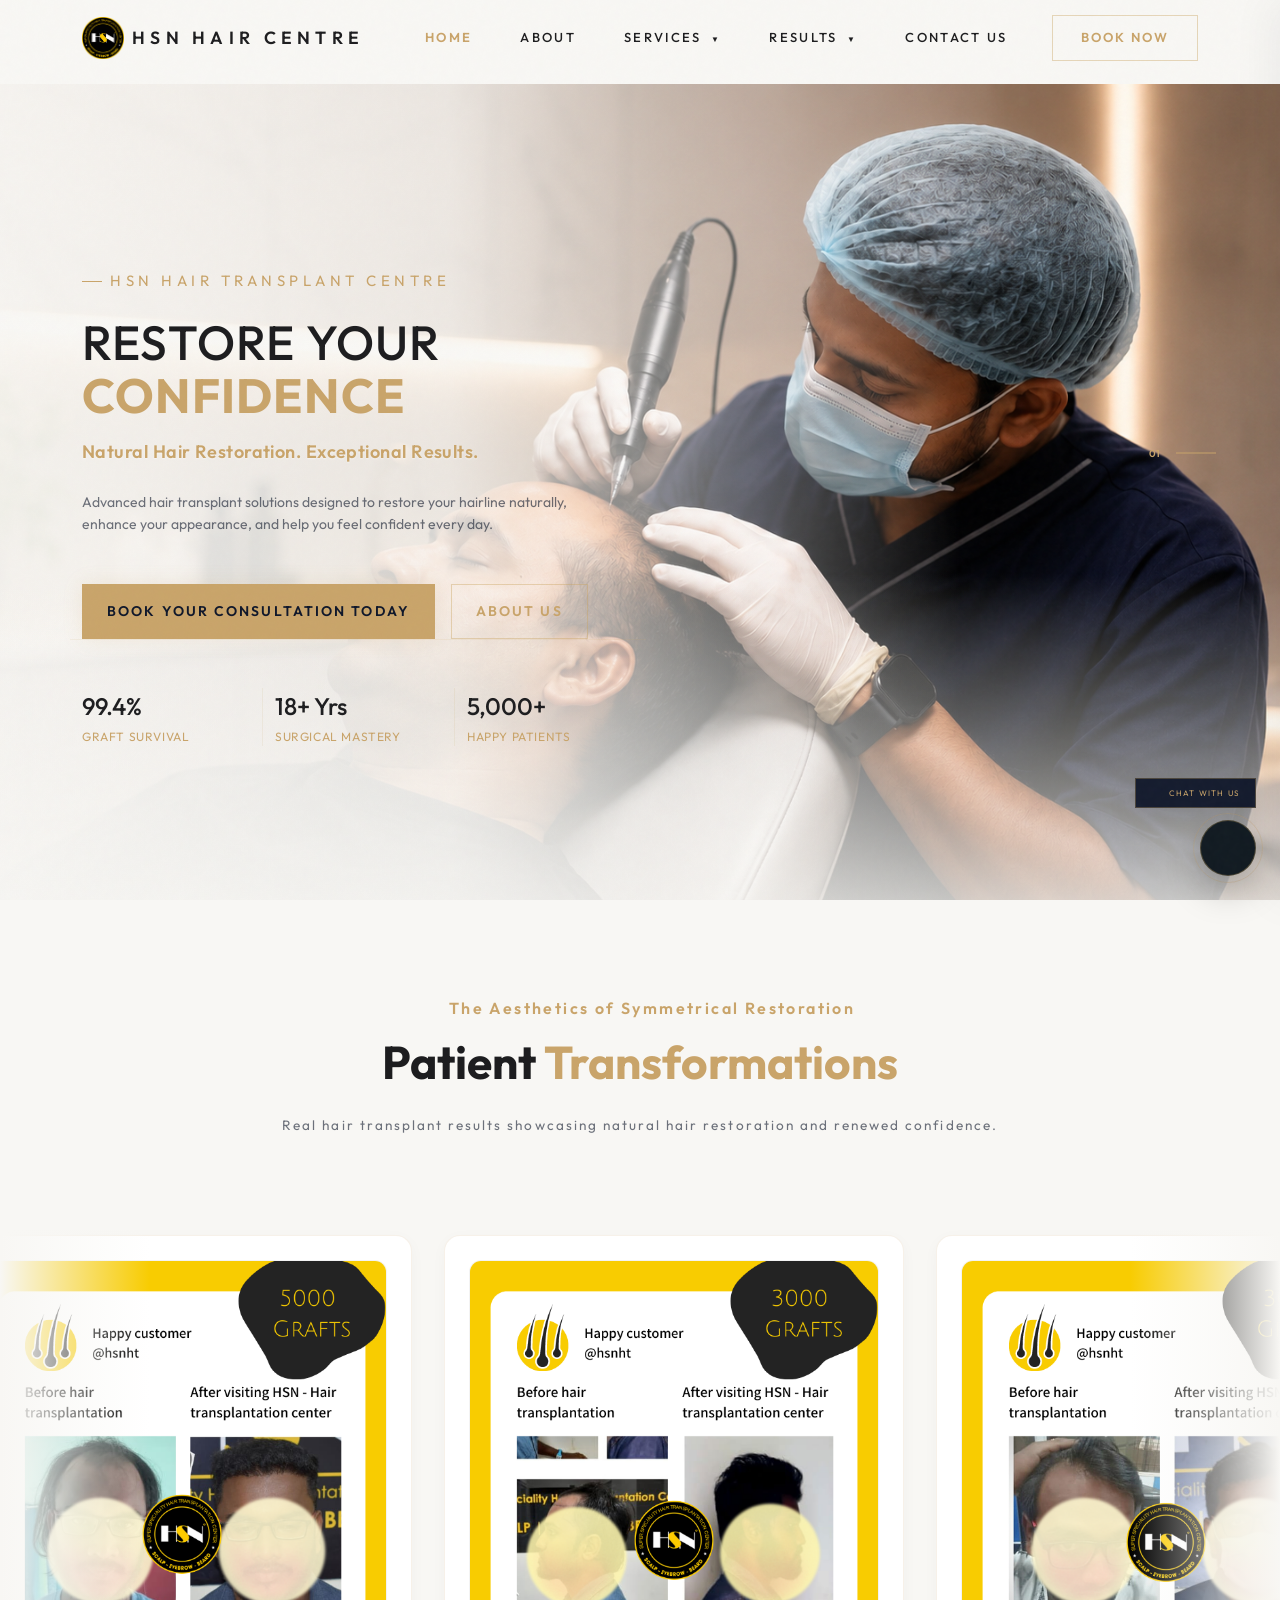
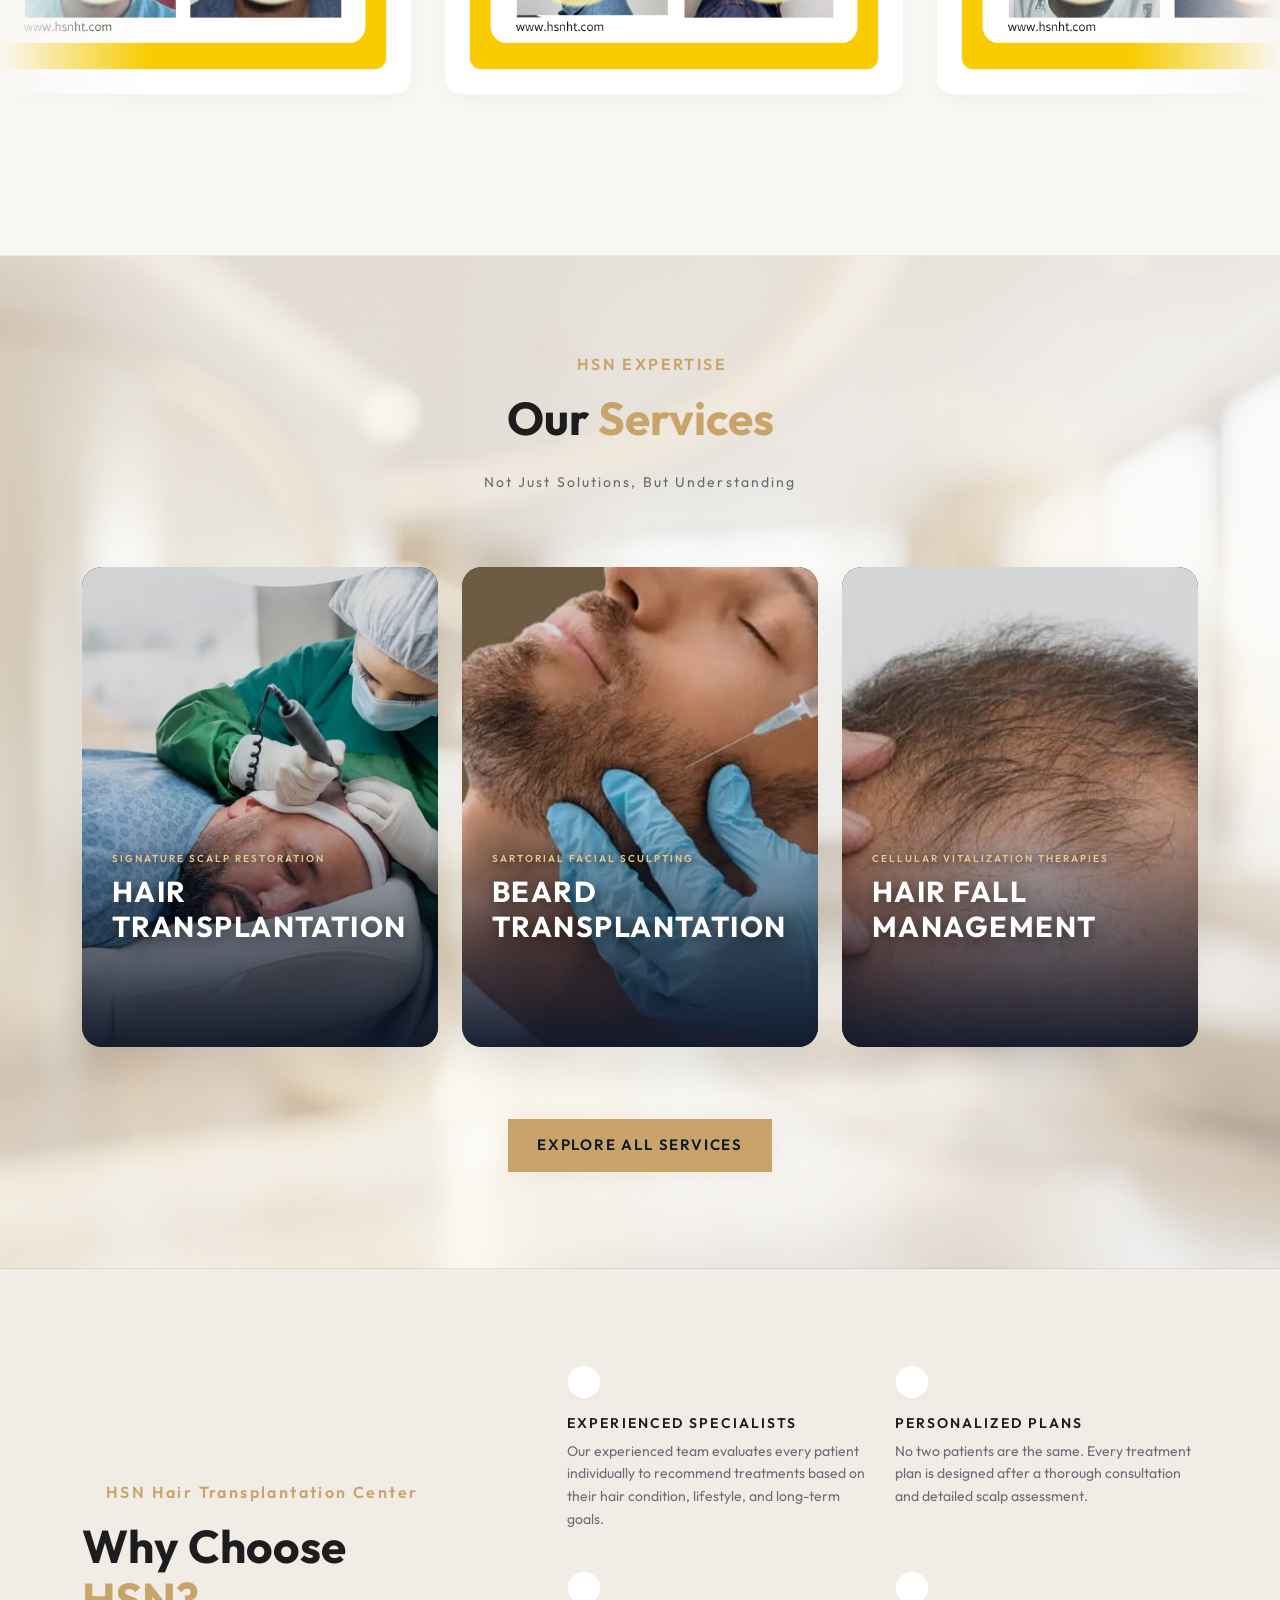
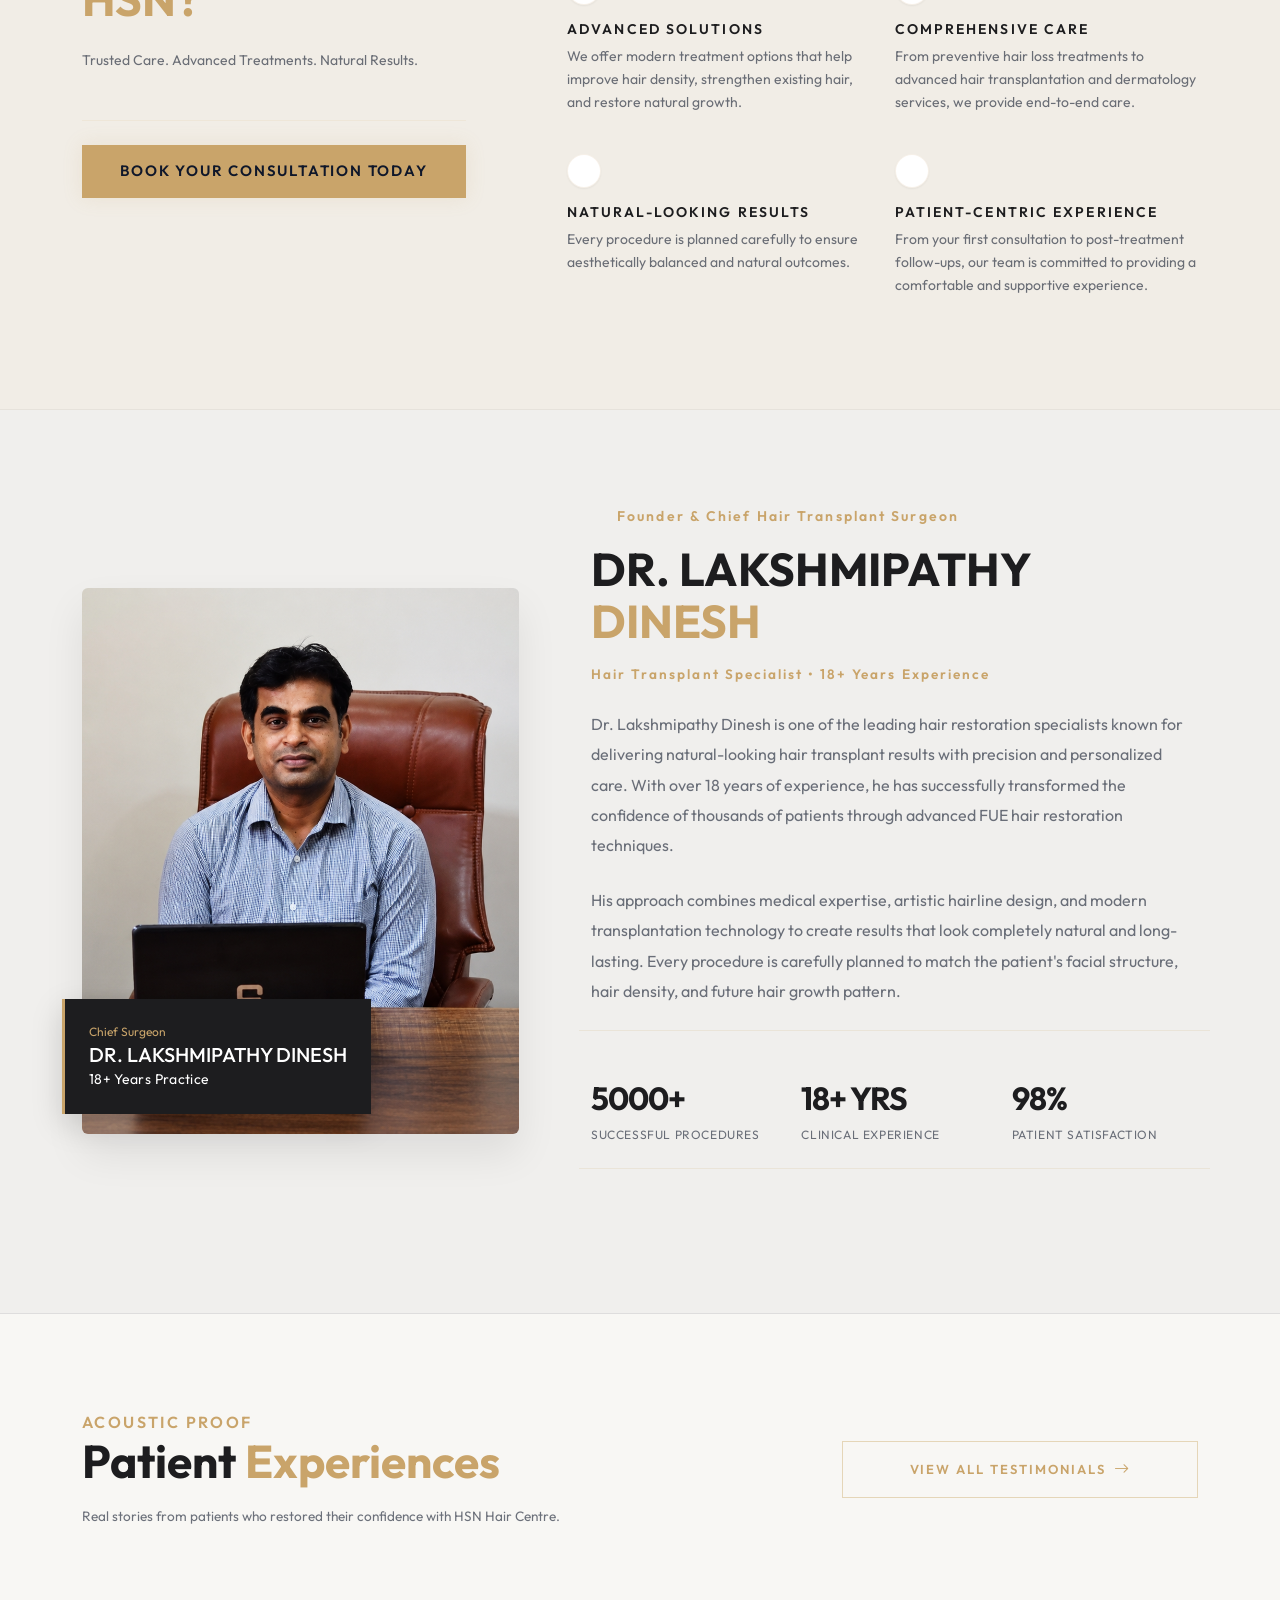
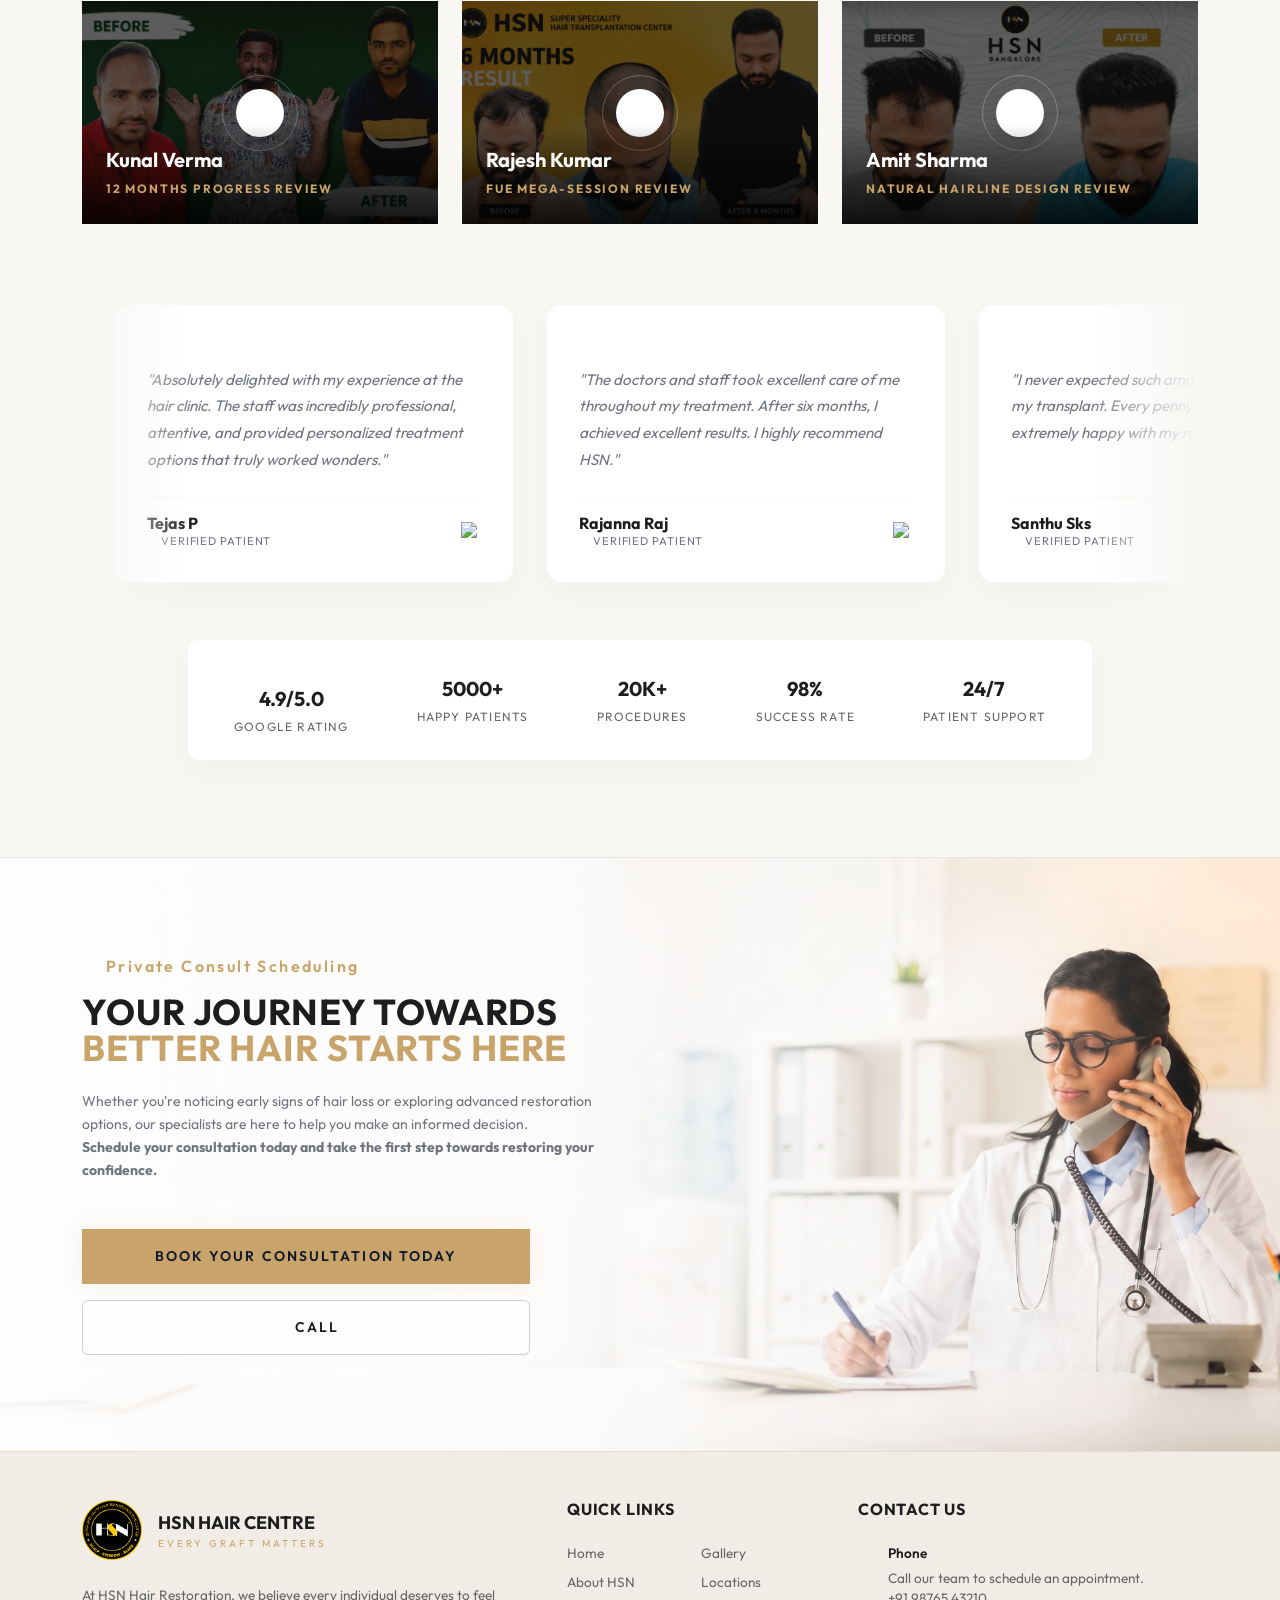
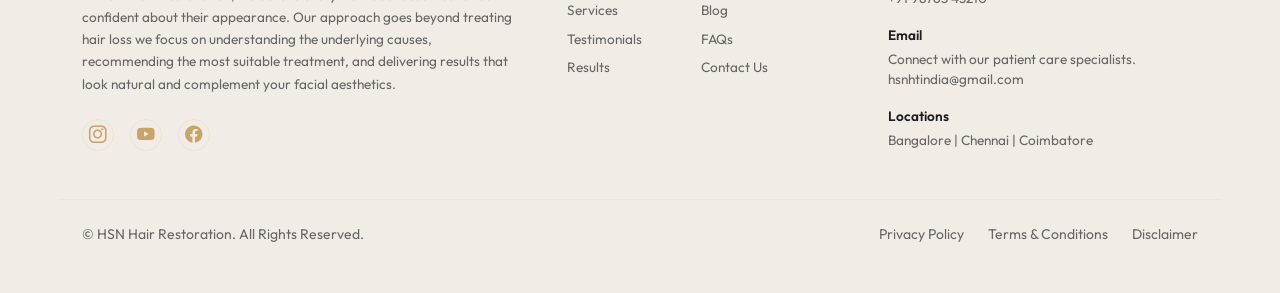
==== commit c21e05c4: "nav" ====
--- a/index.html
+++ b/index.html
@@ -229,7 +229,7 @@
             <li><a href="dermatology-services.html" class="mobile-dropdown-item">Dermatology Services</a></li>
           </ul>
         </li>
-        <!-- <li class="drawer-menu-item luxury-mobile-dropdown">
+        <li class="drawer-menu-item luxury-mobile-dropdown">
           <a class="nav-link" href="#mobileResultsMenu" data-bs-toggle="collapse" role="button" aria-expanded="false"
             aria-controls="mobileResultsMenu">
             <span class="menu-num">04</span>
@@ -240,9 +240,8 @@
             <li><a href="before-after.html" class="mobile-dropdown-item">Before & After</a></li>
             <li><a href="testimonials.html" class="mobile-dropdown-item">Testimonials</a></li>
           </ul>
-        </li> -->
-
-        <li class="drawer-menu-item">
+        </li> 
+        <!-- <li class="drawer-menu-item">
           <a class="nav-link" href="before-after.html">
             <span class="menu-num">04</span>
             <span class="menu-text">Before & After</span>
@@ -255,10 +254,10 @@
             <span class="menu-text">Testimonials</span>
             <span class="menu-arrow"></span>
           </a>
-        </li>
+        </li> -->
         <li class="drawer-menu-item">
           <a class="nav-link" href="contact.html">
-            <span class="menu-num">06</span>
+            <span class="menu-num">05</span>
             <span class="menu-text">Contact</span>
             <span class="menu-arrow"></span>
           </a>
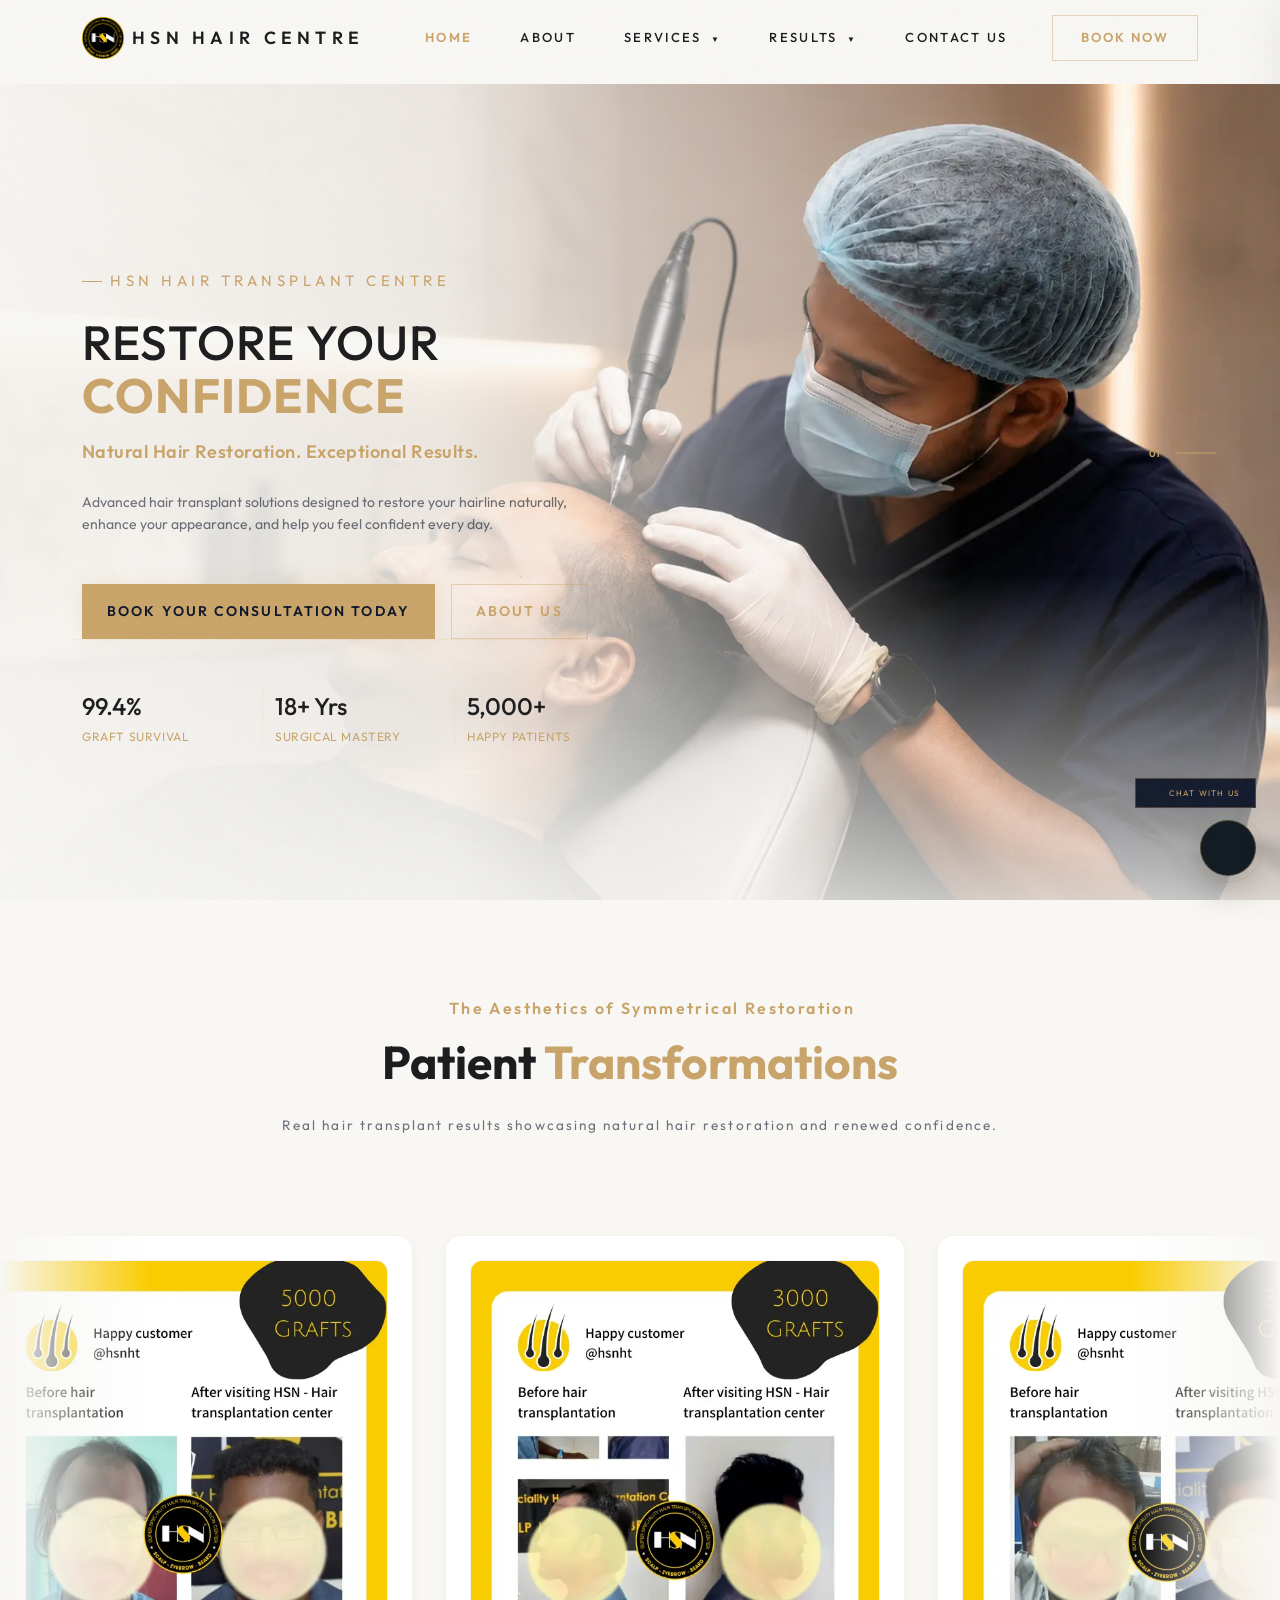
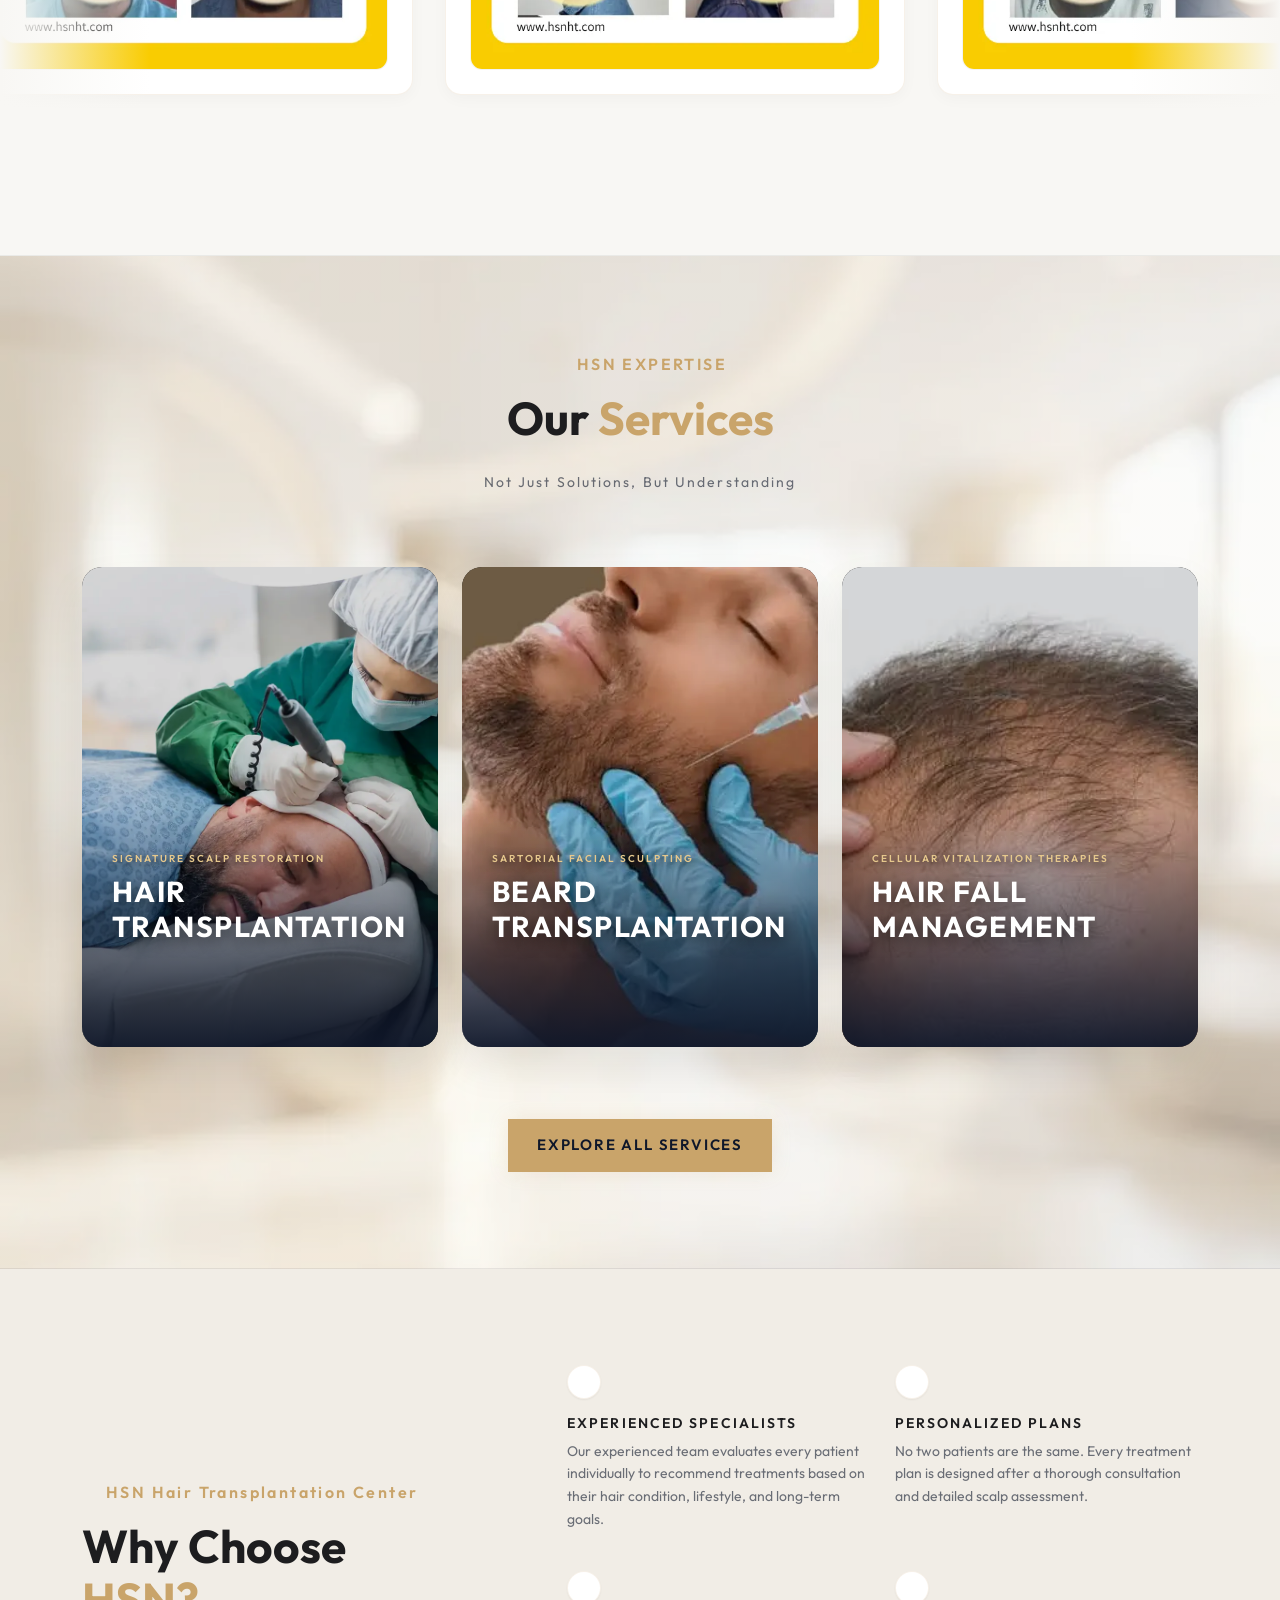
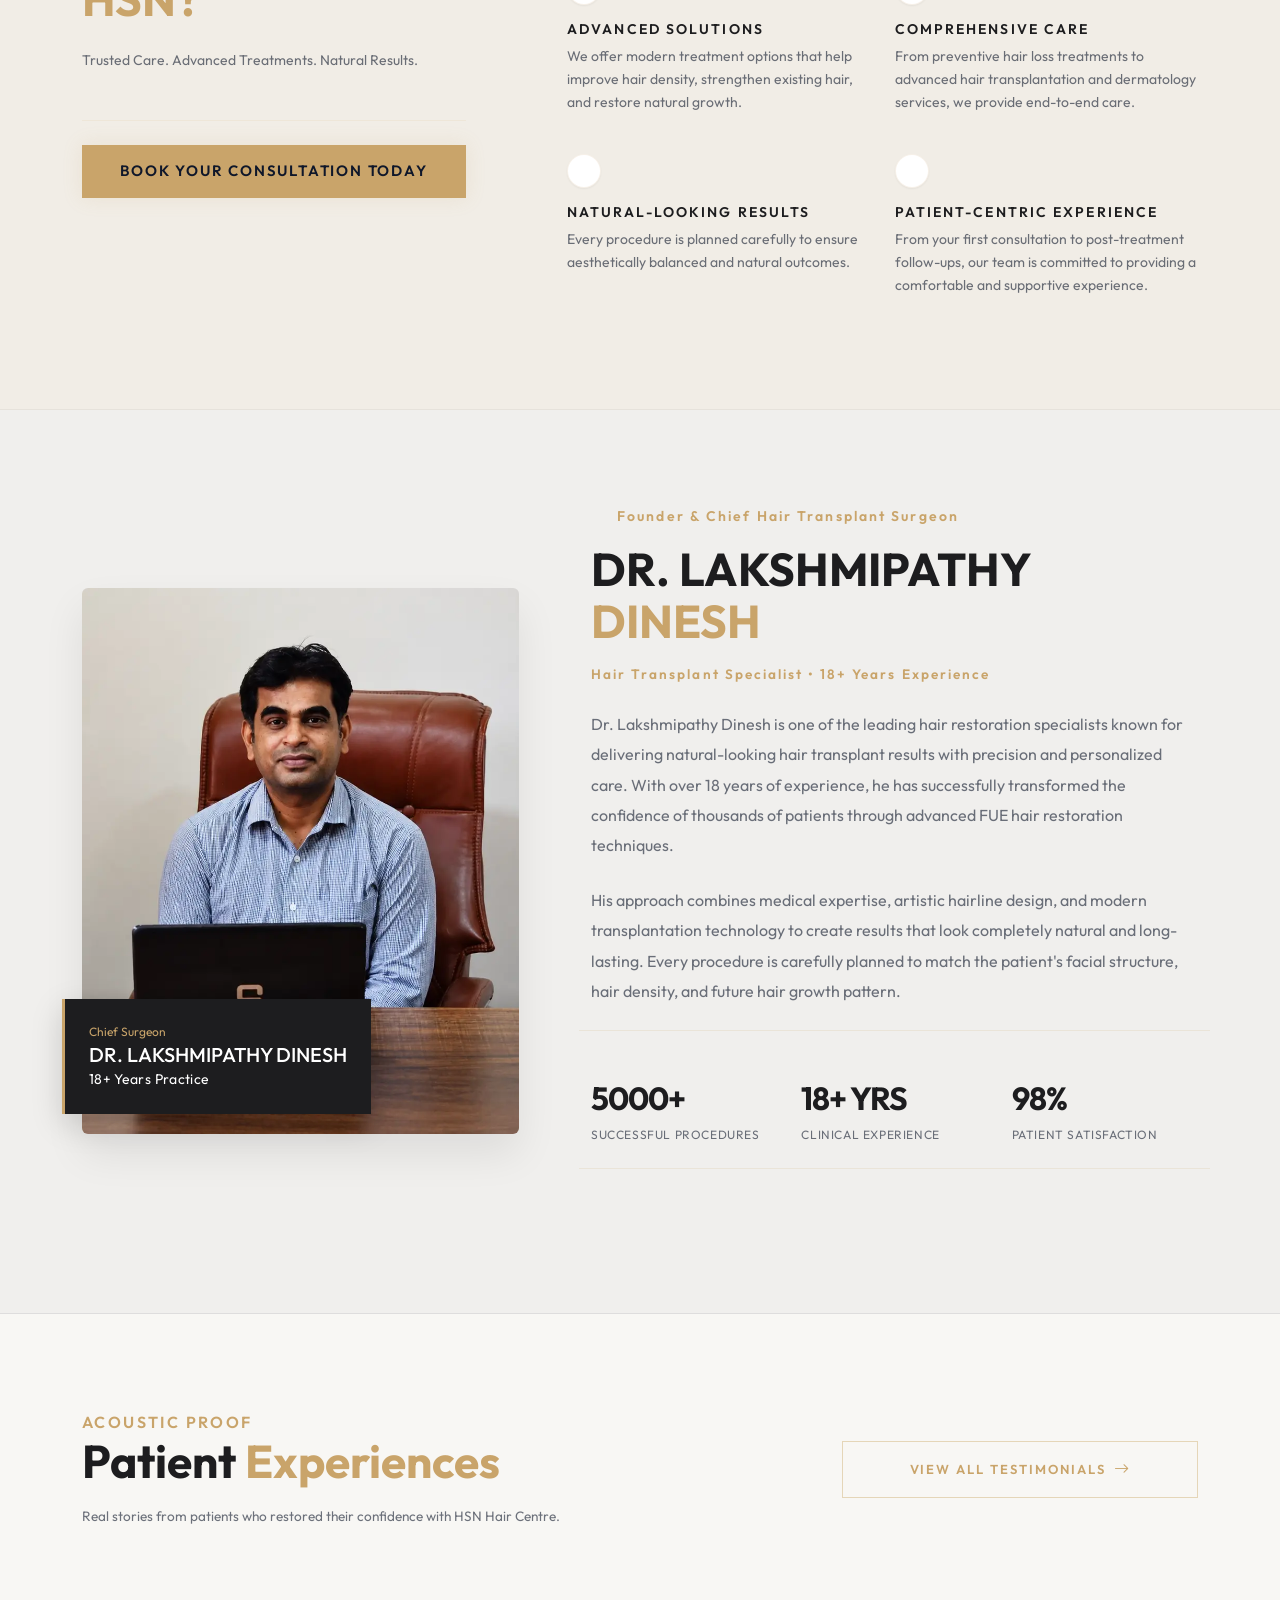
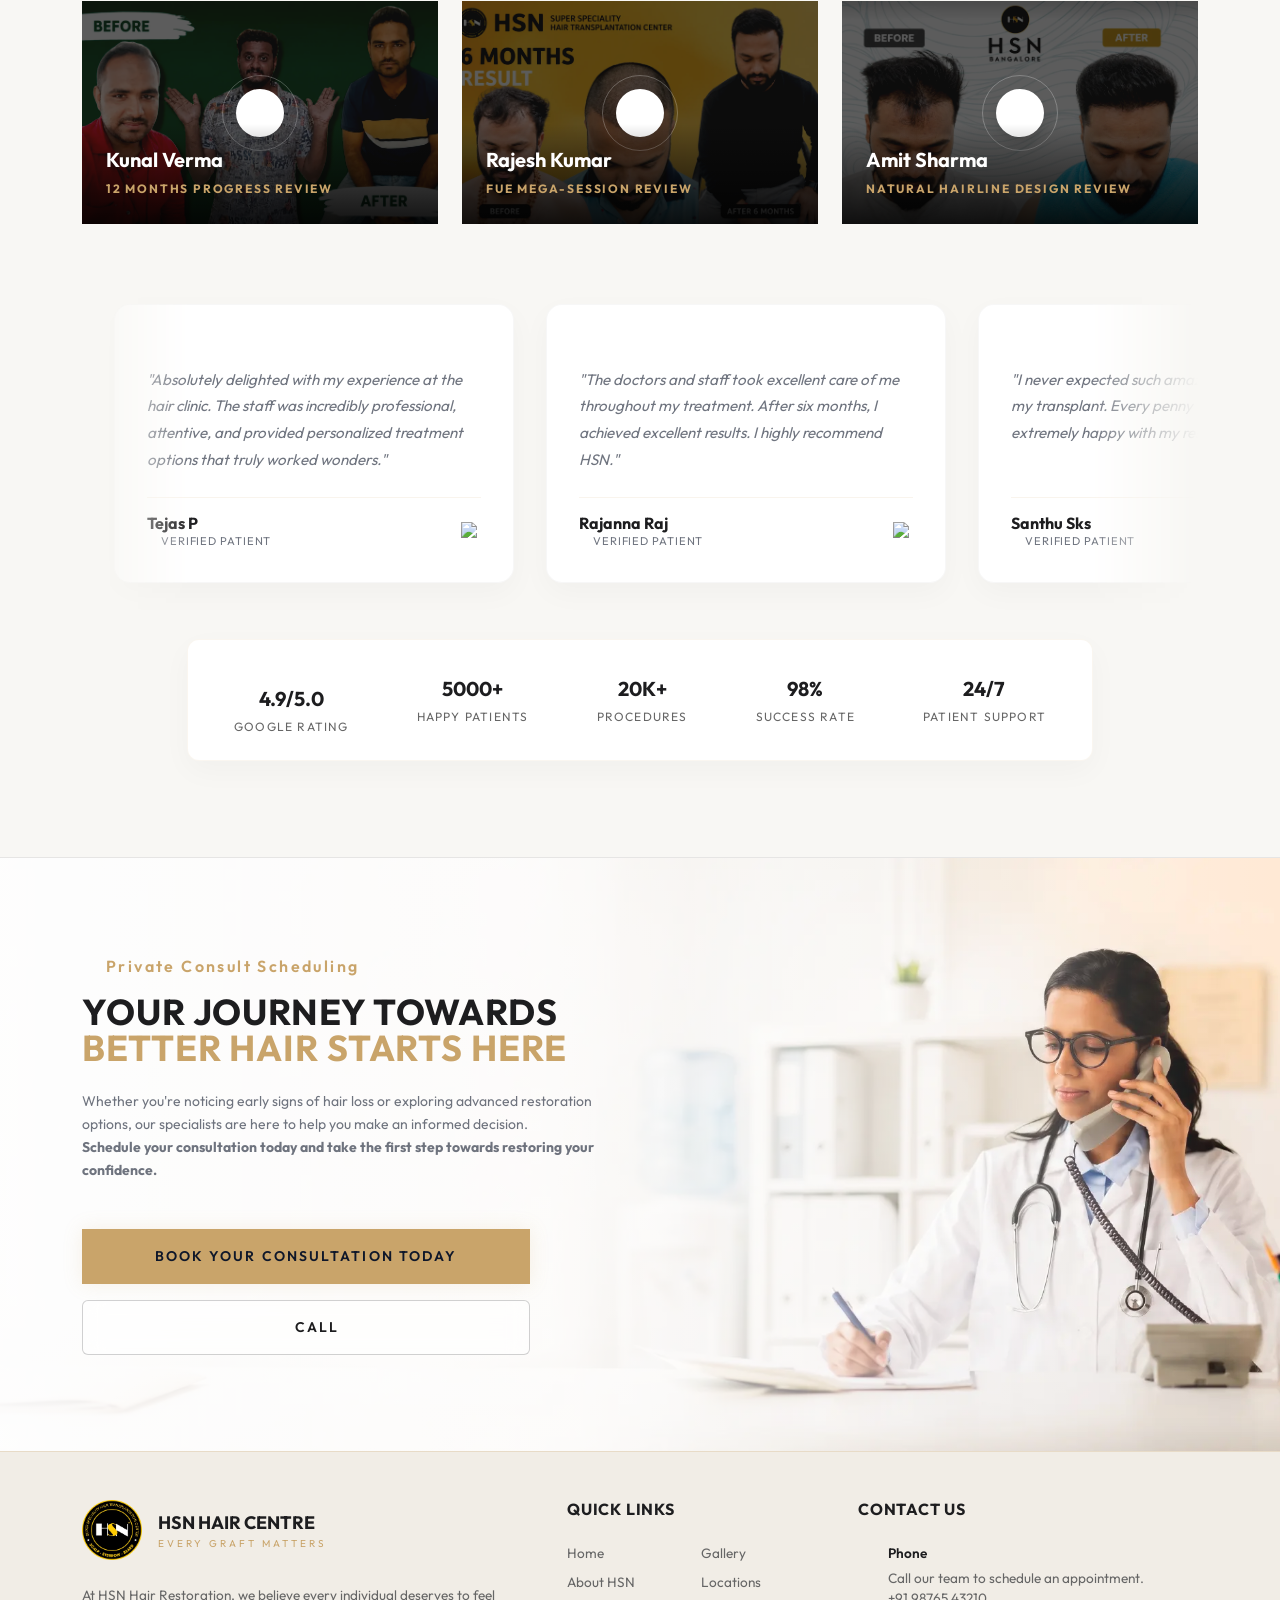
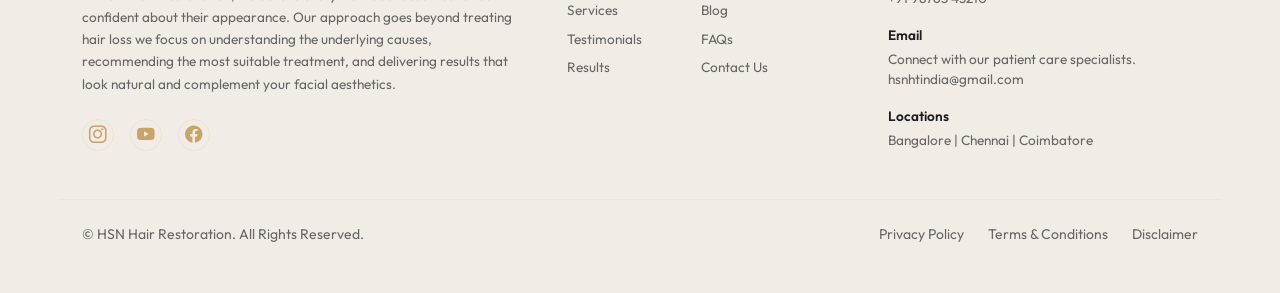
==== commit 0dc46436: "wepb" ====
--- a/index.html
+++ b/index.html
@@ -39,7 +39,7 @@
       <!-- Logo Emblem -->
       <a class="navbar-brand d-flex align-items-center gap-2" href="index.html">
         <div class="logo-emblem-svg" style="width: 60px; height: 60px;">
-          <img src="assets/images/logo.png" alt="HSN Hair Centre Logo Emblem" class="w-100 h-100"
+          <img src="assets/images/logo.webp" alt="HSN Hair Centre Logo Emblem" class="w-100 h-100"
             style="object-fit: contain;" />
         </div>
         <div class="d-flex flex-column">
@@ -346,11 +346,11 @@
   <!-- 4. Hero Section -->
   <section class="hero-section" id="home">
     <!-- Premium High-Quality Carousel Image Slides -->
-    <div class="hero-slide active" style="background-image: url('assets/images/hsn-home-banner.png');">
-    </div>
-    <div class="hero-slide" style="background-image: url('assets/images/testimoniyal-banner-hsn.png');">
-    </div>
-    <div class="hero-slide" style="background-image: url('assets/images/hair-restore-3.png');">
+    <div class="hero-slide active" style="background-image: url('assets/images/hsn-home-banner.webp');">
+    </div>
+    <div class="hero-slide" style="background-image: url('assets/images/testimoniyal-banner-hsn.webp');">
+    </div>
+    <div class="hero-slide" style="background-image: url('assets/images/hair-restore-3.webp');">
     </div>
 
     <!-- Soft Luxury Vignette & Light-Gradient Overlays -->
@@ -480,28 +480,28 @@
           <!-- Card 1 -->
           <div class="ba-card">
             <div class="ba-img-container">
-              <img src="assets/images/hsnht-10.png" alt="Receding Frontal Hairline Before" />
+              <img src="assets/images/hsnht-10.webp" alt="Receding Frontal Hairline Before" />
             </div>
           </div>
 
           <!-- Card 2 -->
           <div class="ba-card">
             <div class="ba-img-container">
-              <img src="assets/images/hsnht-11.png" alt="Receding Corner Temples Before" />
+              <img src="assets/images/hsnht-11.webp" alt="Receding Corner Temples Before" />
             </div>
           </div>
 
           <!-- Card 3 -->
           <div class="ba-card">
             <div class="ba-img-container">
-              <img src="assets/images/hsnht-9.png" alt="Vertex Thinning Before" />
+              <img src="assets/images/hsnht-9.webp" alt="Vertex Thinning Before" />
             </div>
           </div>
 
           <!-- Card 4 -->
           <div class="ba-card">
             <div class="ba-img-container">
-              <img src="assets/images/hsnht-17.png" alt="Patchy Beard Before" />
+              <img src="assets/images/hsnht-17.webp" alt="Patchy Beard Before" />
             </div>
           </div>
 
@@ -509,28 +509,28 @@
           <!-- Card 1 Duplicate -->
           <div class="ba-card">
             <div class="ba-img-container">
-              <img src="assets/images/hsnht-19.png" alt="Receding Frontal Hairline Before" />
+              <img src="assets/images/hsnht-19.webp" alt="Receding Frontal Hairline Before" />
             </div>
           </div>
 
           <!-- Card 2 Duplicate -->
           <div class="ba-card">
             <div class="ba-img-container">
-              <img src="assets/images/hsnht-20.png" alt="Receding Corner Temples Before" />
+              <img src="assets/images/hsnht-20.webp" alt="Receding Corner Temples Before" />
             </div>
           </div>
 
           <!-- Card 3 Duplicate -->
           <div class="ba-card">
             <div class="ba-img-container">
-              <img src="assets/images/hsnht-21.png" alt="Vertex Thinning Before" />
+              <img src="assets/images/hsnht-21.webp" alt="Vertex Thinning Before" />
             </div>
           </div>
 
           <!-- Card 4 Duplicate -->
           <div class="ba-card">
             <div class="ba-img-container">
-              <img src="assets/images/hsnht-22.png" alt="Patchy Beard Before" />
+              <img src="assets/images/hsnht-22.webp" alt="Patchy Beard Before" />
             </div>
           </div>
 
@@ -541,7 +541,7 @@
 
   <!-- 6. Services Section -->
   <section class="py-24 md:py-32 position-relative" id="services"
-    style="background-image: linear-gradient(rgba(248, 247, 244, 0.5), rgba(248, 247, 244, 0.5)), url('assets/images/services-bg-soft.png'); background-size: cover; background-position: center; border-bottom: 1px solid rgba(15,23,42,0.08);">
+    style="background-image: linear-gradient(rgba(248, 247, 244, 0.5), rgba(248, 247, 244, 0.5)), url('assets/images/services-bg-soft.webp'); background-size: cover; background-position: center; border-bottom: 1px solid rgba(15,23,42,0.08);">
     <div class="container position-relative" style="z-index: 2;">
 
       <!-- Section Header -->
@@ -579,7 +579,7 @@
         <!-- Service 2: Beard Transplant -->
         <div class="col-lg-4 col-md-6" data-reveal="fade-up" style="transition-delay: 100ms;">
           <a href="facial-hair-restoration.html" class="luxury-service-card">
-            <img src="assets/images/beard-1.jfif" alt="Beard Transplantation" />
+            <img src="assets/images/beard-1.webp" alt="Beard Transplantation" />
             <div class="luxury-service-overlay">
               <span class="luxury-service-tag">Sartorial Facial Sculpting</span>
               <h4 class="luxury-service-title">Beard<br>Transplantation</h4>
@@ -593,7 +593,7 @@
         <!-- Service 3: Hair Fall Management -->
         <div class="col-lg-4 col-md-6" data-reveal="fade-up" style="transition-delay: 200ms;">
           <a href="hair-restoration.html" class="luxury-service-card">
-            <img src="assets/images/hair-fall-management.jfif" alt="Hair Fall Management" />
+            <img src="assets/images/hair-fall-management.webp" alt="Hair Fall Management" />
             <div class="luxury-service-overlay">
               <span class="luxury-service-tag">Cellular Vitalization Therapies</span>
               <h4 class="luxury-service-title">Hair Fall<br>Management</h4>
@@ -608,7 +608,7 @@
 
       <!-- Explore All Services CTA -->
       <div class="text-center mt-5 pt-4" data-reveal="fade-up">
-        <a href="hair-restoration.html" class="btn btn-gold-solid">
+        <a href="service.html" class="btn btn-gold-solid">
           Explore All Services
         </a>
       </div>
@@ -778,7 +778,7 @@
         <!-- Left Column: Big Image & badge -->
         <div class="col-lg-5 mb-5 mb-lg-0" data-reveal="slide-right">
           <div class="position-relative w-100 h-100">
-            <img src="assets/images/hsn-ceo.png" class="img-fluid w-100 rounded"
+            <img src="assets/images/hsn-ceo.webp" class="img-fluid w-100 rounded"
               style="object-fit: cover; aspect-ratio: 4/5; max-height: 550px; box-shadow: 0 20px 40px rgba(0,0,0,0.08);"
               alt="Dr. Lakshmipathy Dinesh" />
 
@@ -896,7 +896,7 @@
             data-video="https://www.youtube-nocookie.com/embed/dQo4mvDh7Vw?rel=0&modestbranding=1"
             data-bs-toggle="modal" data-bs-target="#videoReviewModal">
             <!-- Background Image -->
-            <img src="assets/images/hair-video-banner.png" alt="Kunal Verma"
+            <img src="assets/images/hair-video-banner.webp" alt="Kunal Verma"
               class="w-100 h-100 object-fit-cover opacity-50"
               style="filter: brightness(0.6) contrast(1.2); transition: transform 0.5s ease;"
               onmouseover="this.style.transform='scale(1.05)'" onmouseout="this.style.transform='scale(1)'" />
@@ -933,7 +933,7 @@
             data-video="https://www.youtube.com/embed/Ux9uy9ezxcg?rel=0&modestbranding=1&autoplay=1"
             data-bs-toggle="modal" data-bs-target="#videoReviewModal">
             <!-- Background Image -->
-            <img src="assets/images/after-before-v1.png" alt="Rajesh Kumar"
+            <img src="assets/images/after-before-v1.webp" alt="Rajesh Kumar"
               class="w-100 h-100 object-fit-cover opacity-50"
               style="filter: brightness(0.6) contrast(1.2); transition: transform 0.5s ease;"
               onmouseover="this.style.transform='scale(1.05)'" onmouseout="this.style.transform='scale(1)'" />
@@ -970,7 +970,7 @@
             data-video="https://www.youtube.com/embed/FI1DOcL5KkQ?rel=0&modestbranding=1&autoplay=1"
             data-bs-toggle="modal" data-bs-target="#videoReviewModal">
             <!-- Background Image -->
-            <img src="assets/images/video-banner-1.png" alt="Amit Sharma"
+            <img src="assets/images/video-banner-1.webp" alt="Amit Sharma"
               class="w-100 h-100 object-fit-cover opacity-50"
               style="filter: brightness(0.6) contrast(1.2); transition: transform 0.5s ease;"
               onmouseover="this.style.transform='scale(1.05)'" onmouseout="this.style.transform='scale(1)'" />
@@ -1409,7 +1409,7 @@
 
       <div class="col-md-6 col-lg-4 gallery-grid-item-wrapper" data-category="Consultation">
         <div class="gallery-grid-item">
-          <img src="assets/images/hsn-hair-2.png" alt="VIP Consult Salon" class="gallery-img" />
+          <img src="assets/images/hsn-hair-2.webp" alt="VIP Consult Salon" class="gallery-img" />
           <div class="gallery-overlay">
             <span class="font-mono text-[9px] tracking-widest text-secondary uppercase">Consultation</span>
             <div>
@@ -1425,7 +1425,7 @@
 
       <div class="col-md-6 col-lg-4 gallery-grid-item-wrapper" data-category="Operation Theatre">
         <div class="gallery-grid-item">
-          <img src="assets/images/hsn-hair-3.png" alt="Cleanroom OT" class="gallery-img" />
+          <img src="assets/images/hsn-hair-3.webp" alt="Cleanroom OT" class="gallery-img" />
           <div class="gallery-overlay">
             <span class="font-mono text-[9px] tracking-widest text-secondary uppercase">Operation Theatre</span>
             <div>
@@ -1441,7 +1441,7 @@
 
       <div class="col-md-6 col-lg-4 gallery-grid-item-wrapper" data-category="Graft Processing">
         <div class="gallery-grid-item">
-          <img src="assets/images/hsn-hair-4.png" alt="Microscope Desk" class="gallery-img" />
+          <img src="assets/images/hsn-hair-4.webp" alt="Microscope Desk" class="gallery-img" />
           <div class="gallery-overlay">
             <span class="font-mono text-[9px] tracking-widest text-secondary uppercase">Graft Processing</span>
             <div>
@@ -1456,7 +1456,7 @@
 
       <div class="col-md-6 col-lg-4 gallery-grid-item-wrapper" data-category="Lounges">
         <div class="gallery-grid-item">
-          <img src="assets/images/hsn-hair-5.jpg" alt="Patient healing suite" class="gallery-img" />
+          <img src="assets/images/hsn-hair-5.webp" alt="Patient healing suite" class="gallery-img" />
           <div class="gallery-overlay">
             <span class="font-mono text-[9px] tracking-widest text-secondary uppercase">Lounges</span>
             <div>
@@ -1472,7 +1472,7 @@
 
       <div class="col-md-6 col-lg-4 gallery-grid-item-wrapper" data-category="Lounges">
         <div class="gallery-grid-item">
-          <img src="assets/images/hsn-hair-6.jpg" alt="Elite Lounge" class="gallery-img" />
+          <img src="assets/images/hsn-hair-6.webp" alt="Elite Lounge" class="gallery-img" />
           <div class="gallery-overlay">
             <span class="font-mono text-[9px] tracking-widest text-secondary uppercase">Lounges</span>
             <div>
@@ -1488,7 +1488,7 @@
 
       <div class="col-md-6 col-lg-4 gallery-grid-item-wrapper" data-category="Consultation">
         <div class="gallery-grid-item">
-          <img src="assets/images/hsn-hair-7.jpg" alt="Diagnostics Bay" class="gallery-img" />
+          <img src="assets/images/hsn-hair-7.webp" alt="Diagnostics Bay" class="gallery-img" />
           <div class="gallery-overlay">
             <span class="font-mono text-[9px] tracking-widest text-secondary uppercase">Consultation</span>
             <div>
@@ -1529,7 +1529,7 @@
  
         <div class="real-people-card">
           <div class="real-people-img-container">
-            <img src="assets/images/hsn-hair-2.png" alt="Patient Transformation" />
+            <img src="assets/images/hsn-hair-2.webp" alt="Patient Transformation" />
           </div>
           <div class="real-people-content">
             <div>
@@ -1545,7 +1545,7 @@
     
         <div class="real-people-card">
           <div class="real-people-img-container">
-            <img src="assets/images/hsn-hair-3.png" alt="Patient Transformation" />
+            <img src="assets/images/hsn-hair-3.webp" alt="Patient Transformation" />
           </div>
           <div class="real-people-content">
             <div>
@@ -1560,7 +1560,7 @@
 
         <div class="real-people-card">
           <div class="real-people-img-container">
-            <img src="assets/images/hsn-hair-4.png" alt="Patient Transformation" />
+            <img src="assets/images/hsn-hair-4.webp" alt="Patient Transformation" />
           </div>
           <div class="real-people-content">
             <div>
@@ -1576,7 +1576,7 @@
     
         <div class="real-people-card">
           <div class="real-people-img-container">
-            <img src="assets/images/hsn-hair-5.jpg" alt="Patient Transformation" />
+            <img src="assets/images/hsn-hair-5.webp" alt="Patient Transformation" />
           </div>
           <div class="real-people-content">
             <div>
@@ -1592,7 +1592,7 @@
         
         <div class="real-people-card">
           <div class="real-people-img-container">
-            <img src="assets/images/hsn-hair-6.jpg" alt="Patient Transformation" />
+            <img src="assets/images/hsn-hair-6.webp" alt="Patient Transformation" />
           </div>
           <div class="real-people-content">
             <div>
@@ -1608,7 +1608,7 @@
       
         <div class="real-people-card">
           <div class="real-people-img-container">
-            <img src="assets/images/hsn-hair-7.jpg" alt="Patient Transformation" />
+            <img src="assets/images/hsn-hair-7.webp" alt="Patient Transformation" />
           </div>
           <div class="real-people-content">
             <div>
@@ -1712,7 +1712,7 @@
         <div class="col-lg-5">
           <div class="d-flex align-items-center gap-3 mb-4">
             <div class="logo-emblem-svg" style="width: 60px; height: 60px;">
-              <img src="assets/images/logo.png" alt="HSN Hair Centre Logo Emblem" class="w-100 h-100"
+              <img src="assets/images/logo.webp" alt="HSN Hair Centre Logo Emblem" class="w-100 h-100"
                 style="object-fit: contain;" />
             </div>
             <div class="d-flex flex-column">
--- a/assets/css/style.css
+++ b/assets/css/style.css
@@ -1,4 +1,4 @@
-/* style.css - HSN Hair Transplant Centre Premium Stylesheet */
+﻿/* style.css - HSN Hair Transplant Centre Premium Stylesheet */
 
 @import url('https://fonts.googleapis.com/css2?family=Outfit:wght@300;400;500;600;700&display=swap');
 
@@ -2709,15 +2709,18 @@
    CTA Banner Section
    ========================================================================== */
 .cta-banner-section {
-  background-image: url('../images/hsn-cta-banner.png');
+  background-image: url('../images/hsn-cta-banner.webp');
   background-size: cover;
   background-position: center;
 }
 
 .cta-banner-section-about {
-  background-image: url('../images/prp-treatment-hsn.jpg');
+  background-image: url('../images/prp-treatment-hsn.webp');
   background-size: cover;
-  background-position: center;
+  background-position: right top;
+  min-height: 500px;
+  display: flex;
+  align-items: center;
 }
 
 .cta-overlay {
@@ -2751,7 +2754,7 @@
   min-height: 520px;
   display: flex;
   align-items: center;
-  background-image: url('../images/about-banner.png');
+  background-image: url('../images/about-banner.webp');
   background-size: cover;
   /* Shift image down by navbar height (80px) so person's head shows below the fixed navbar */
   background-position: right top 80px;
@@ -5576,7 +5579,7 @@
   left: 0;
   width: 100%;
   height: 100%;
-  background-image: url('../images/hair-restore-3.png');
+  background-image: url('../images/hair-restore-3.webp');
   background-size: cover;
   /* Shift image down by navbar height (80px) so person's head shows below navbar */
   background-position: right top 80px;
@@ -5588,20 +5591,20 @@
 }
 
 .facial-hero::before {
-  background-image: url('../images/dermatosurgery-improve-skin-simple-steps.jpg') !important;
+  background-image: url('../images/dermatosurgery-improve-skin-simple-steps.webp') !important;
   /* Push image down by navbar height so face/head is visible below navbar */
   background-position: center top 80px !important;
   background-size: cover;
 }
 
 .scalp-cosmetic-hero::before {
-  background-image: url('../images/prp-treatment-hsn.jpg') !important;
+  background-image: url('../images/prp-treatment-hsn.webp') !important;
   background-position: center top 80px !important;
   background-size: cover;
 }
 
 .testimonials-hero::before {
-  background-image: url('../images/testimoniyal-banner-hsn.png') !important;
+  background-image: url('../images/testimoniyal-banner-hsn.webp') !important;
   background-position: center top 80px !important;
   background-size: cover;
 }
@@ -5628,7 +5631,6 @@
 
 .hr-hero-content {
   max-width: 580px;
-  /* Offset content below the fixed navbar (80px) + breathing room (40px) */
   padding-top: 120px;
   padding-bottom: 60px;
 }
@@ -5747,7 +5749,7 @@
 
   /* Center image on mobile & remove left-fade mask that hides image on narrow screens */
   #hr-hero::before {
-    background-position: 40% top 80px !important;
+    background-position: 90% top 80px !important;
     /* Remove the desktop left-to-right fade mask — show full image on mobile */
     -webkit-mask-image: none !important;
     mask-image: none !important;
@@ -6156,7 +6158,7 @@
 
 .hr-journey {
   padding: 80px 0;
-  background-image: url('../images/premium_light_bg.png');
+  background-image: url('../images/premium_light_bg.webp');
   background-size: cover;
   background-position: center;
   background-color: #F8F7F4;
@@ -6390,7 +6392,7 @@
   left: 0;
   width: 100%;
   height: 100%;
-  background-image: url('../images/luxury_clinic_bg.png');
+  background-image: url('../images/luxury_clinic_bg.webp');
   background-size: cover;
   background-position: center;
   background-attachment: fixed;
@@ -7130,7 +7132,6 @@
 }
 
 
-
 /* Premium Accordion Styling */
 .luxury-accordion .accordion-item {
   background-color: var(--color-white);
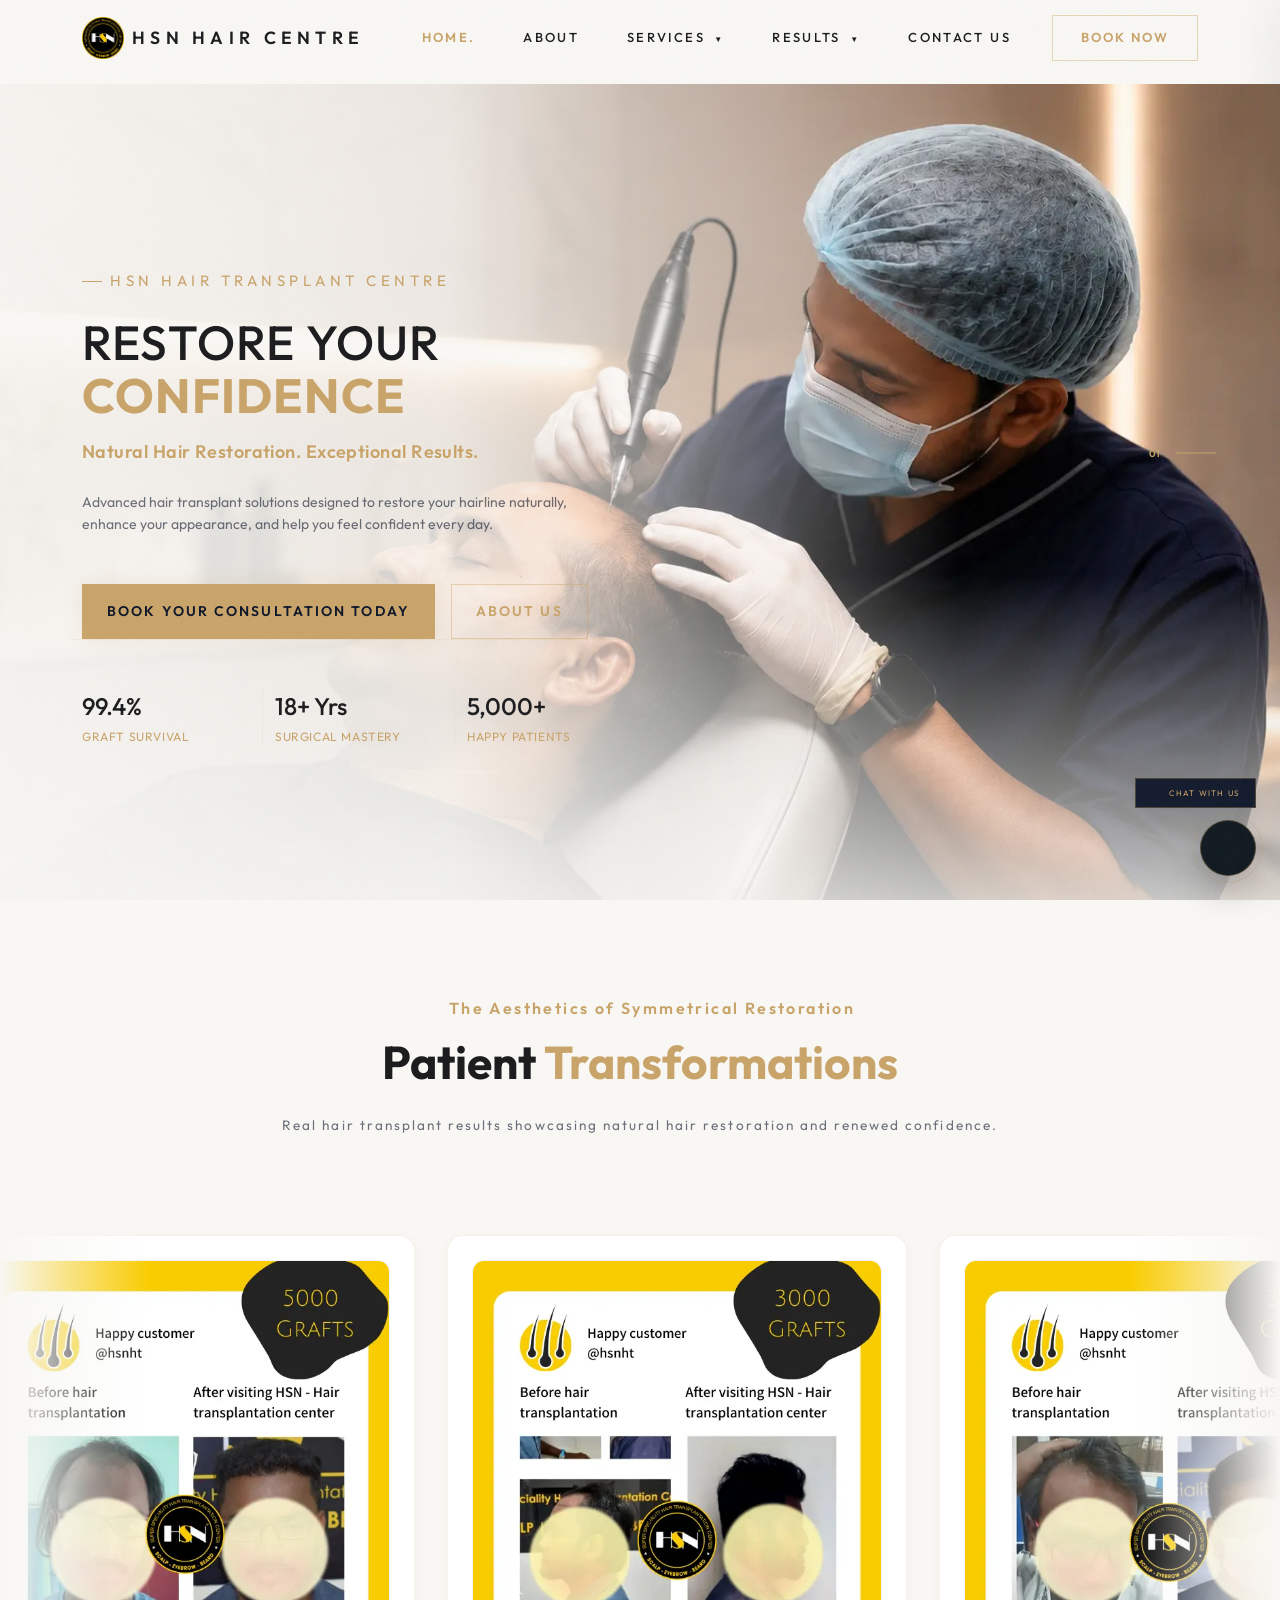
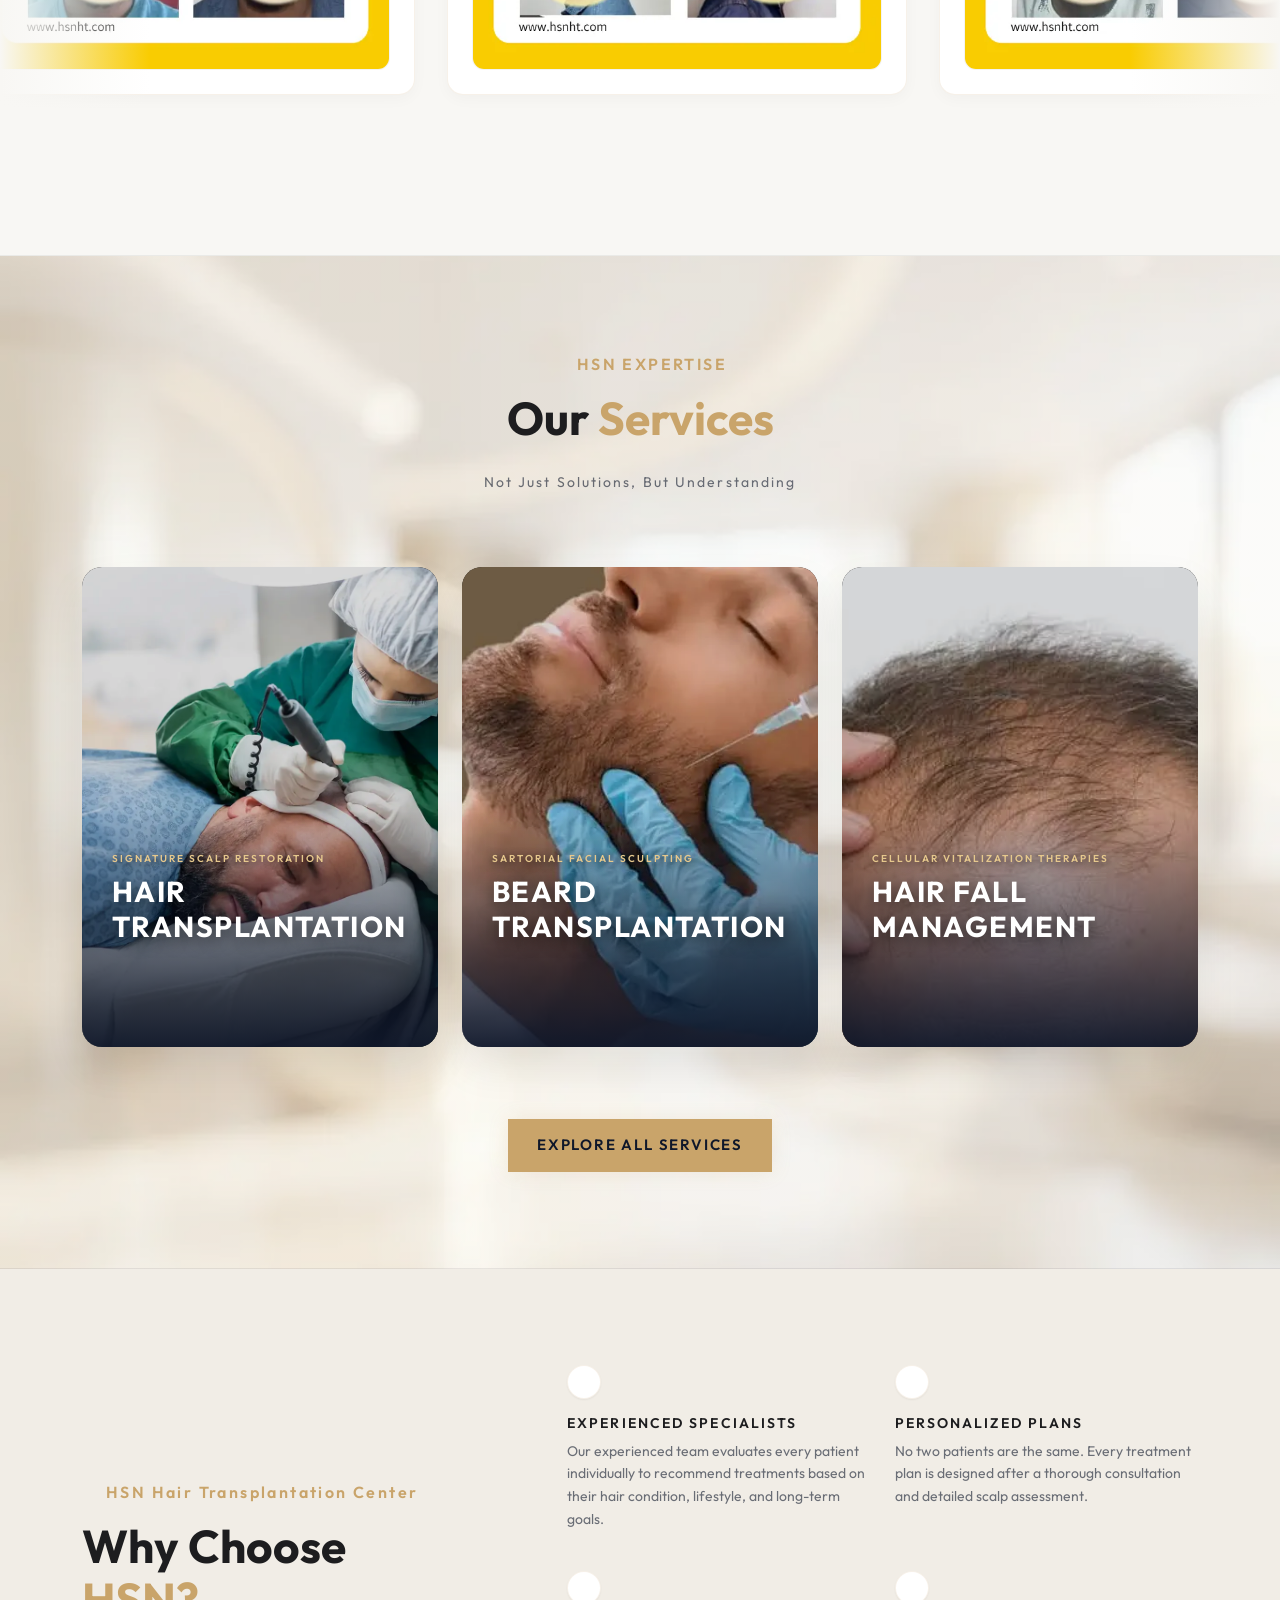
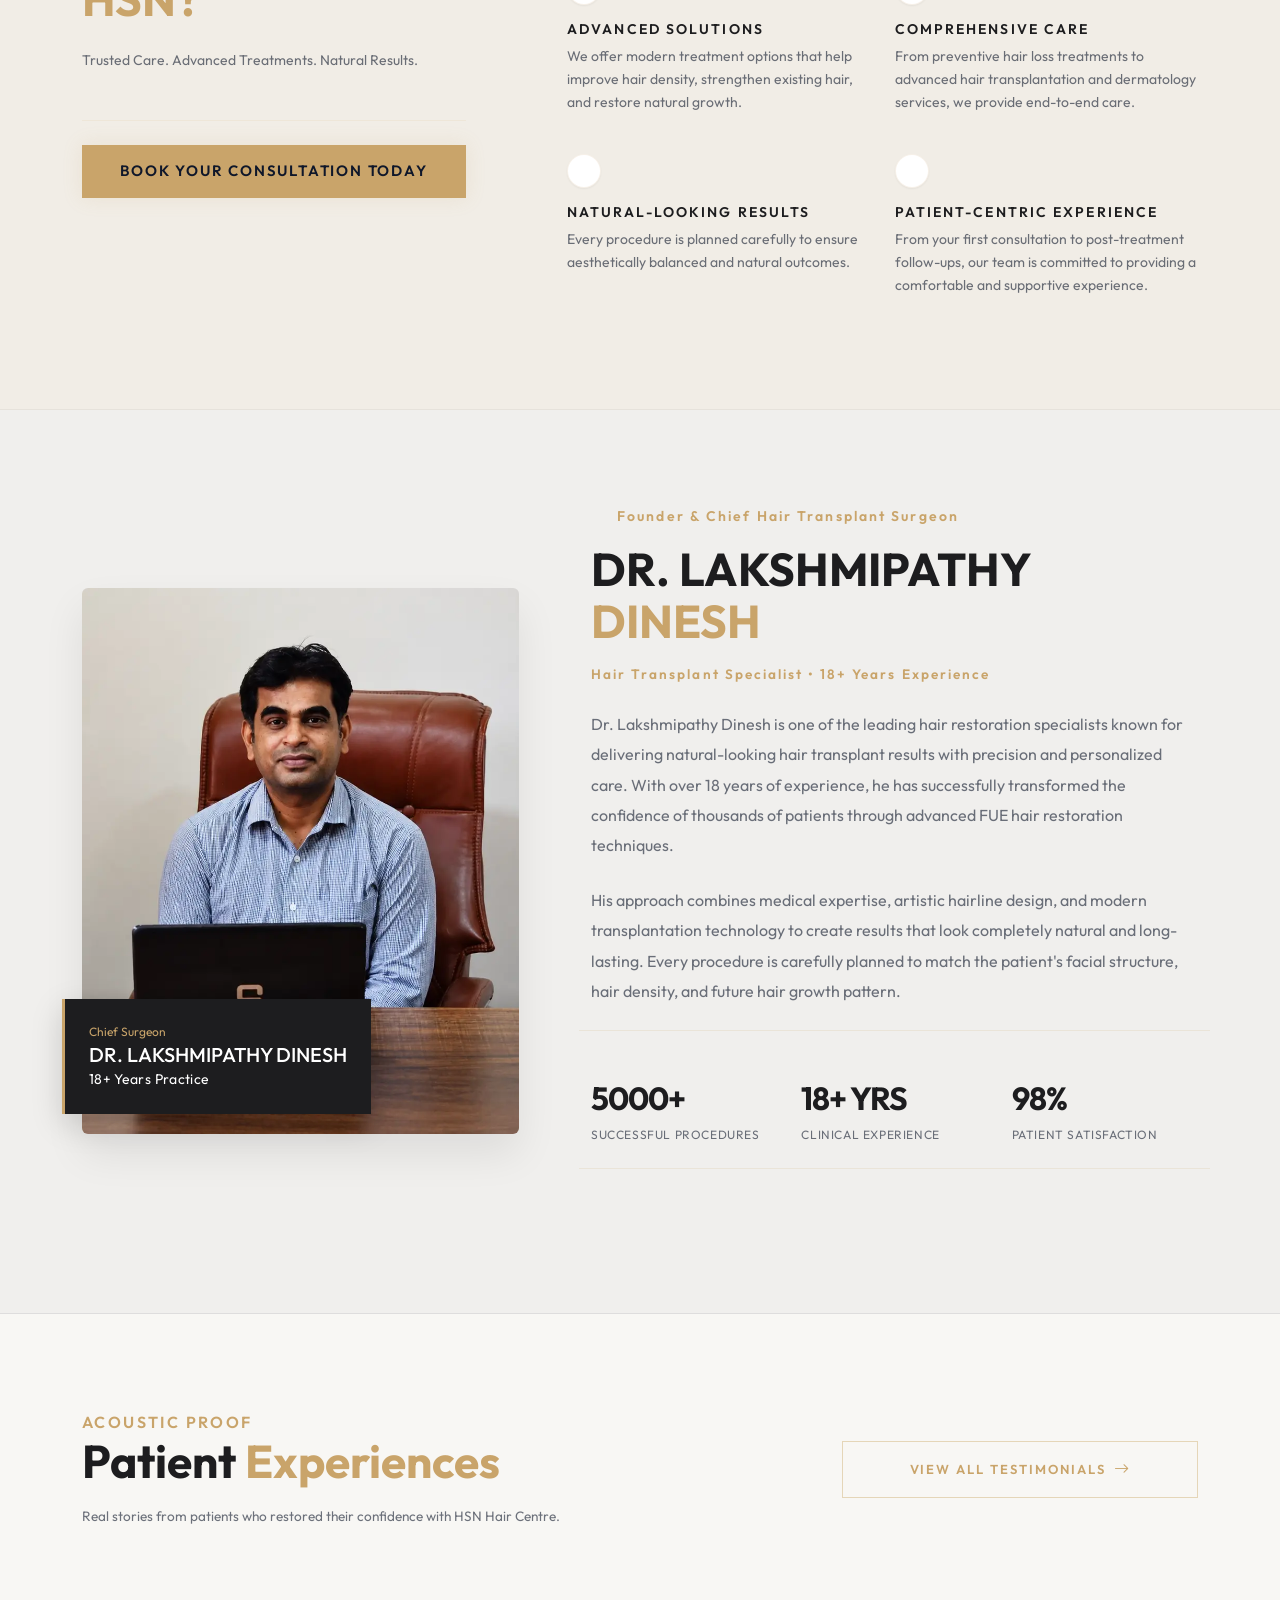
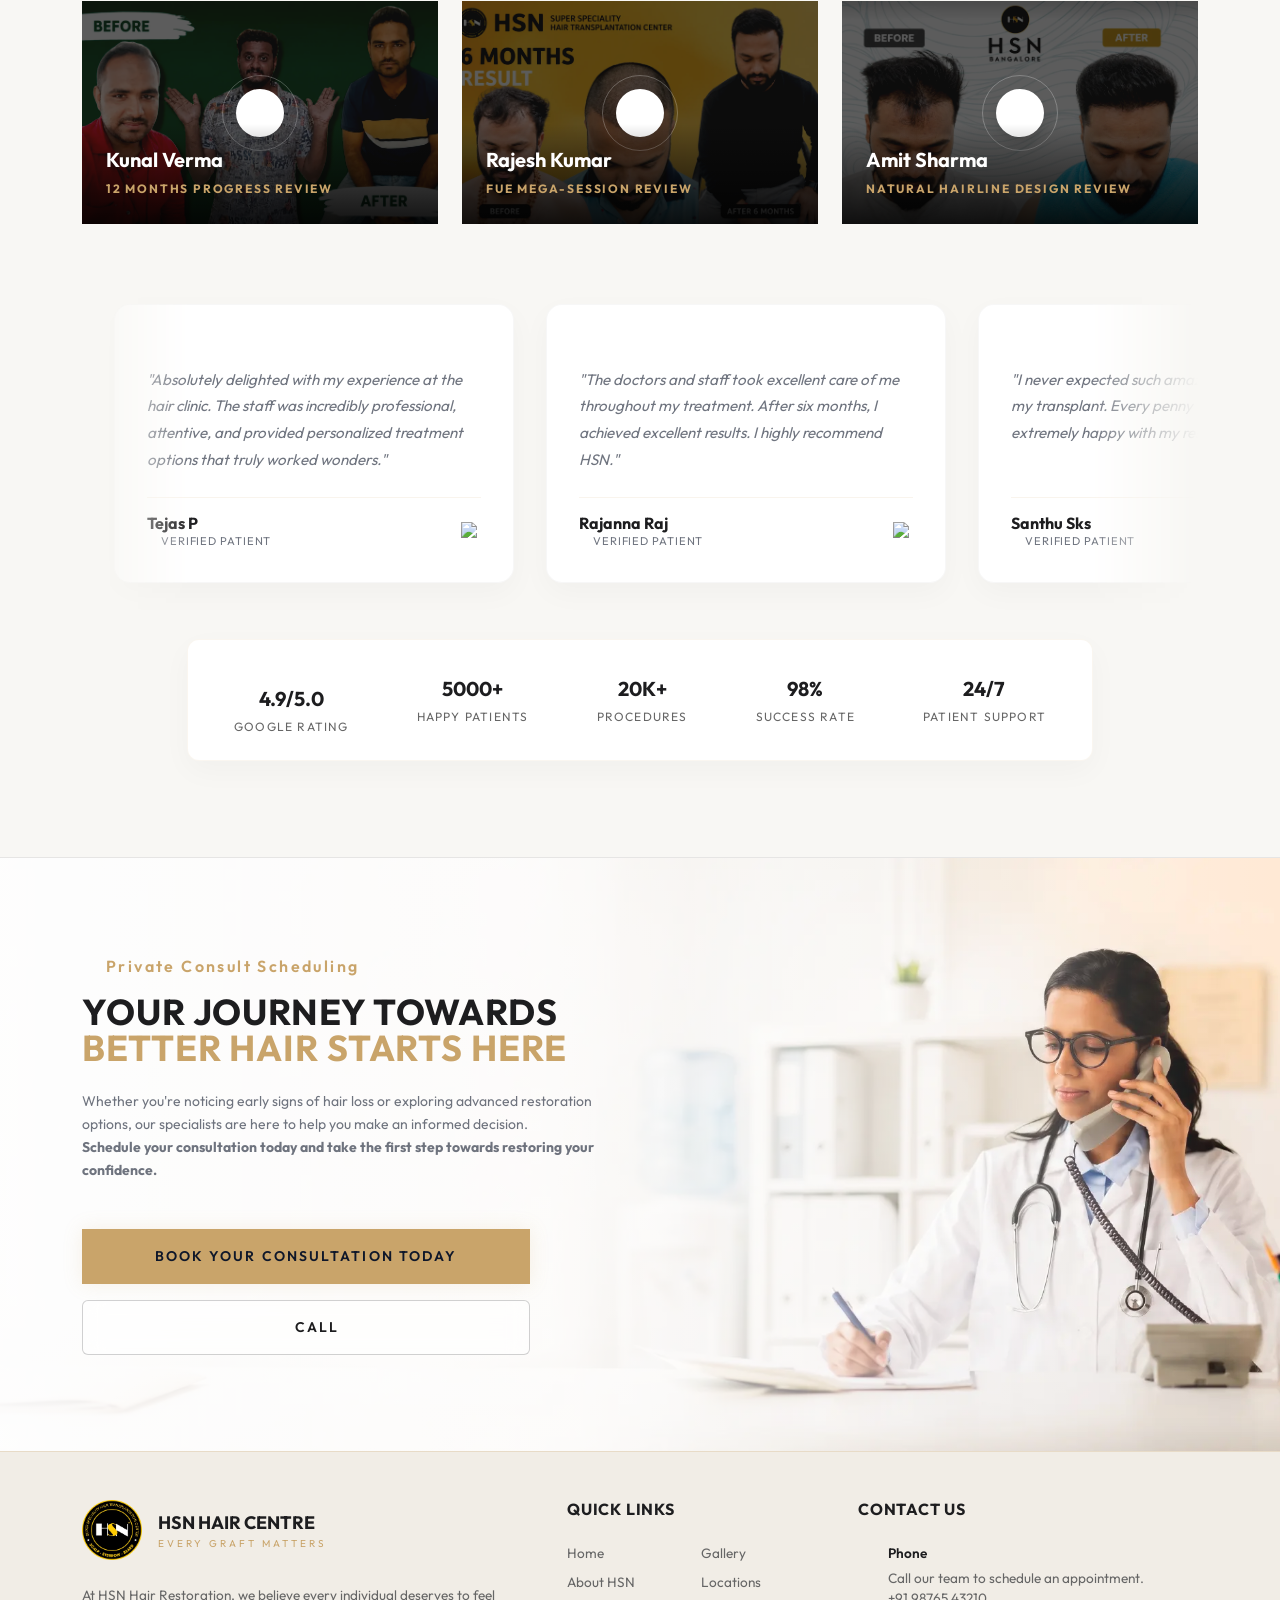
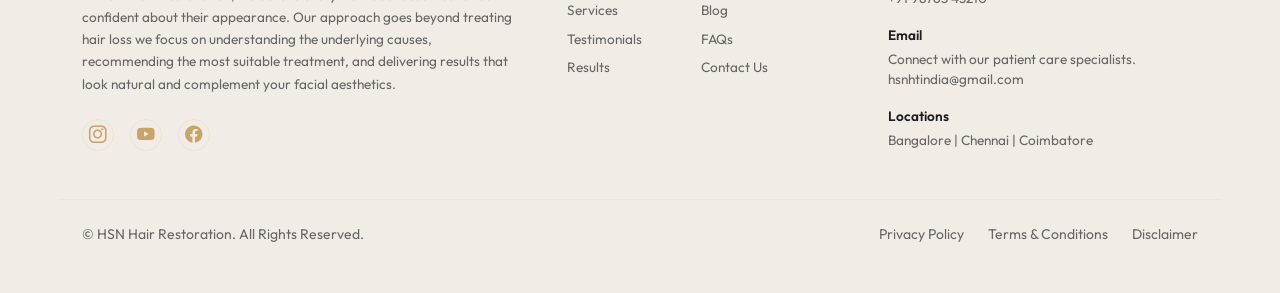
==== commit 2f385ab4: "test" ====
--- a/index.html
+++ b/index.html
@@ -52,7 +52,7 @@
       <div class="collapse navbar-collapse justify-content-center" id="navbar-content">
         <ul class="navbar-nav gap-2">
           <li class="nav-item">
-            <a class="nav-link active" href="index.html">Home</a>
+            <a class="nav-link active" href="index.html">Home.</a>
           </li>
           <li class="nav-item">
             <a class="nav-link" href="about.html">About</a>
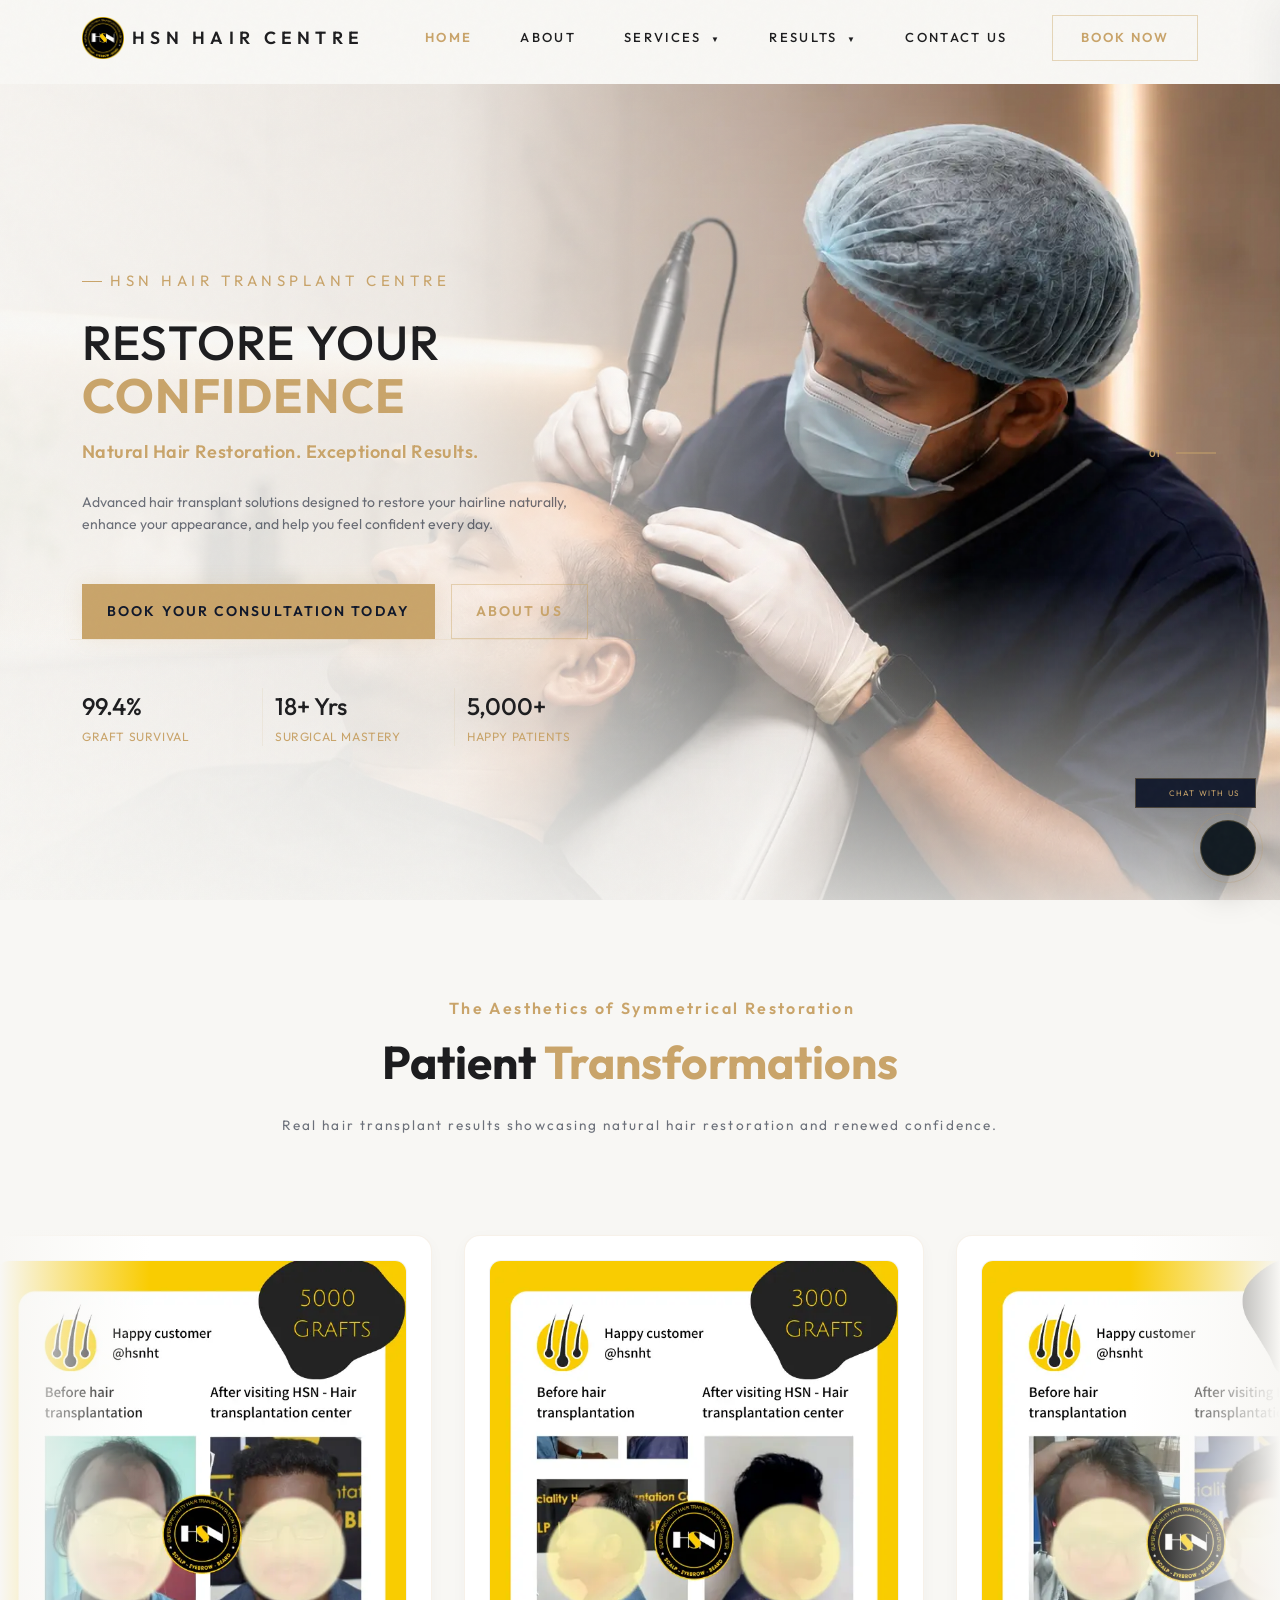
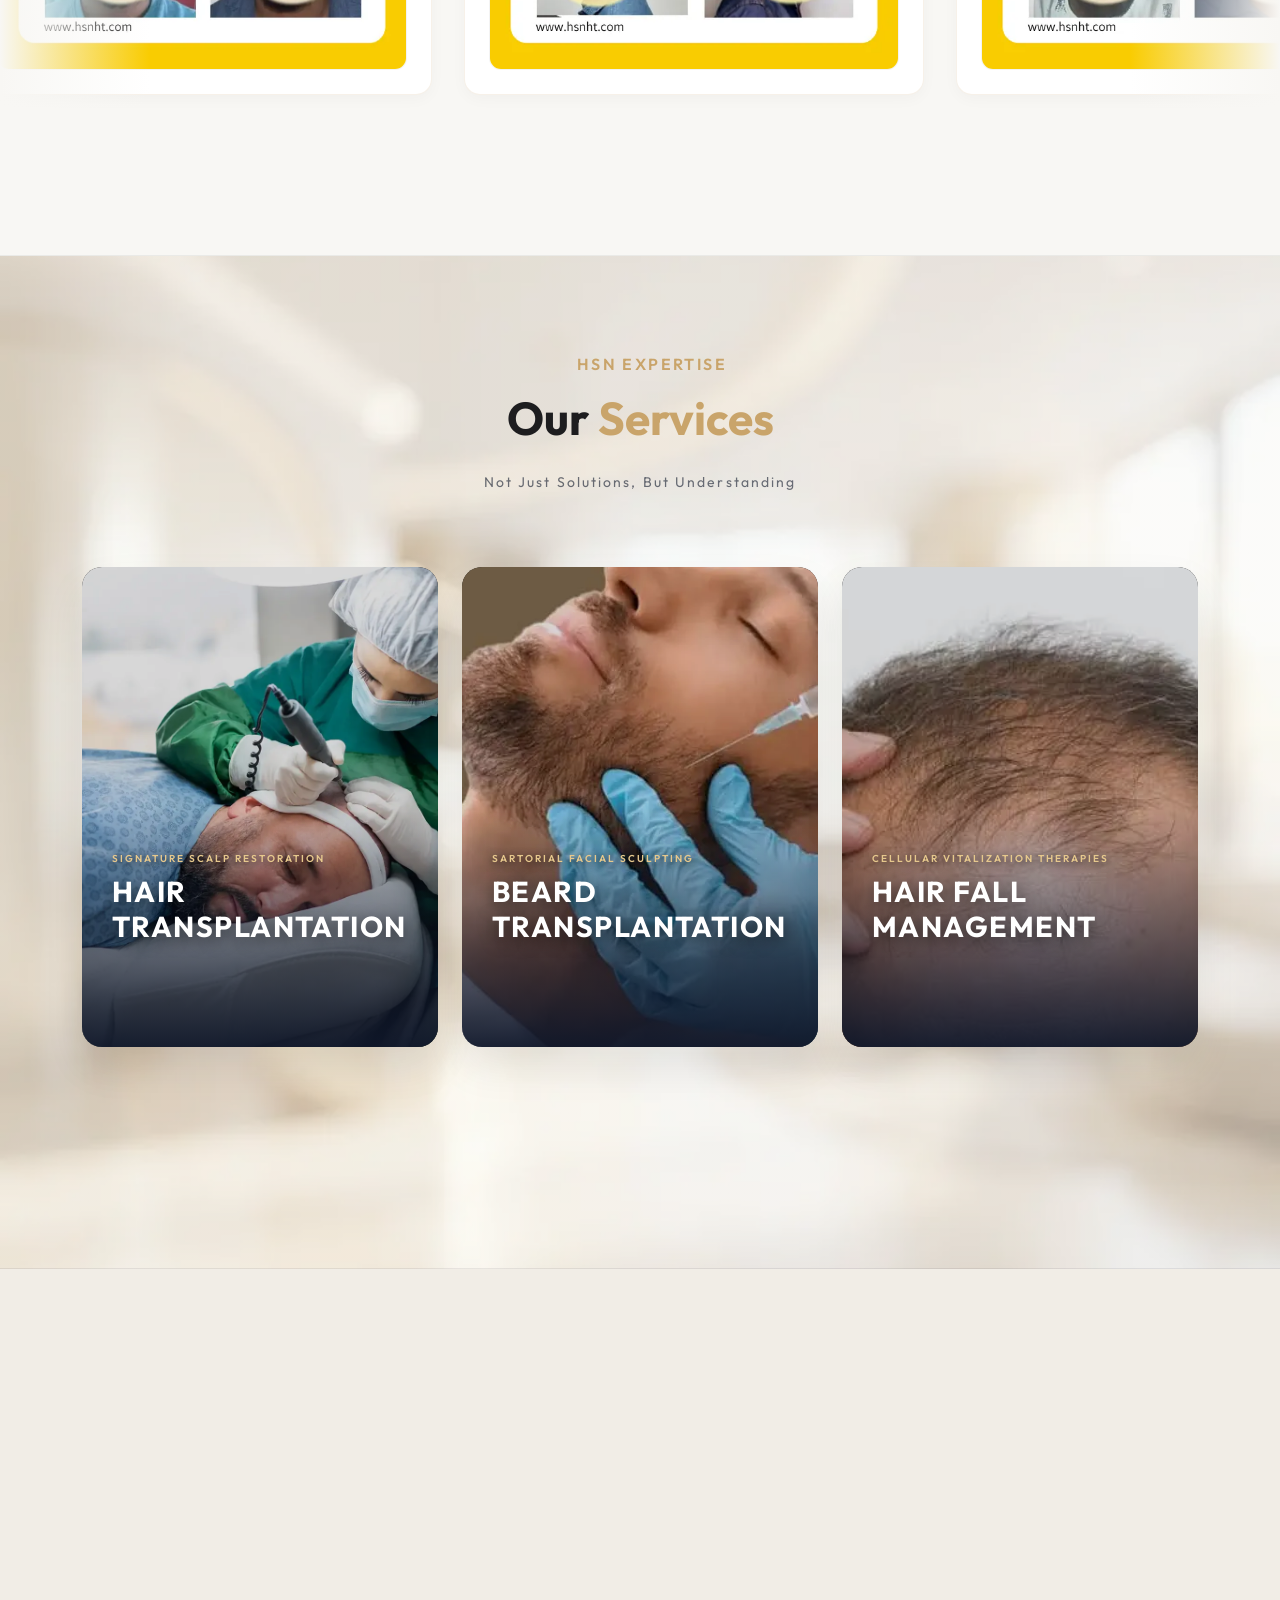
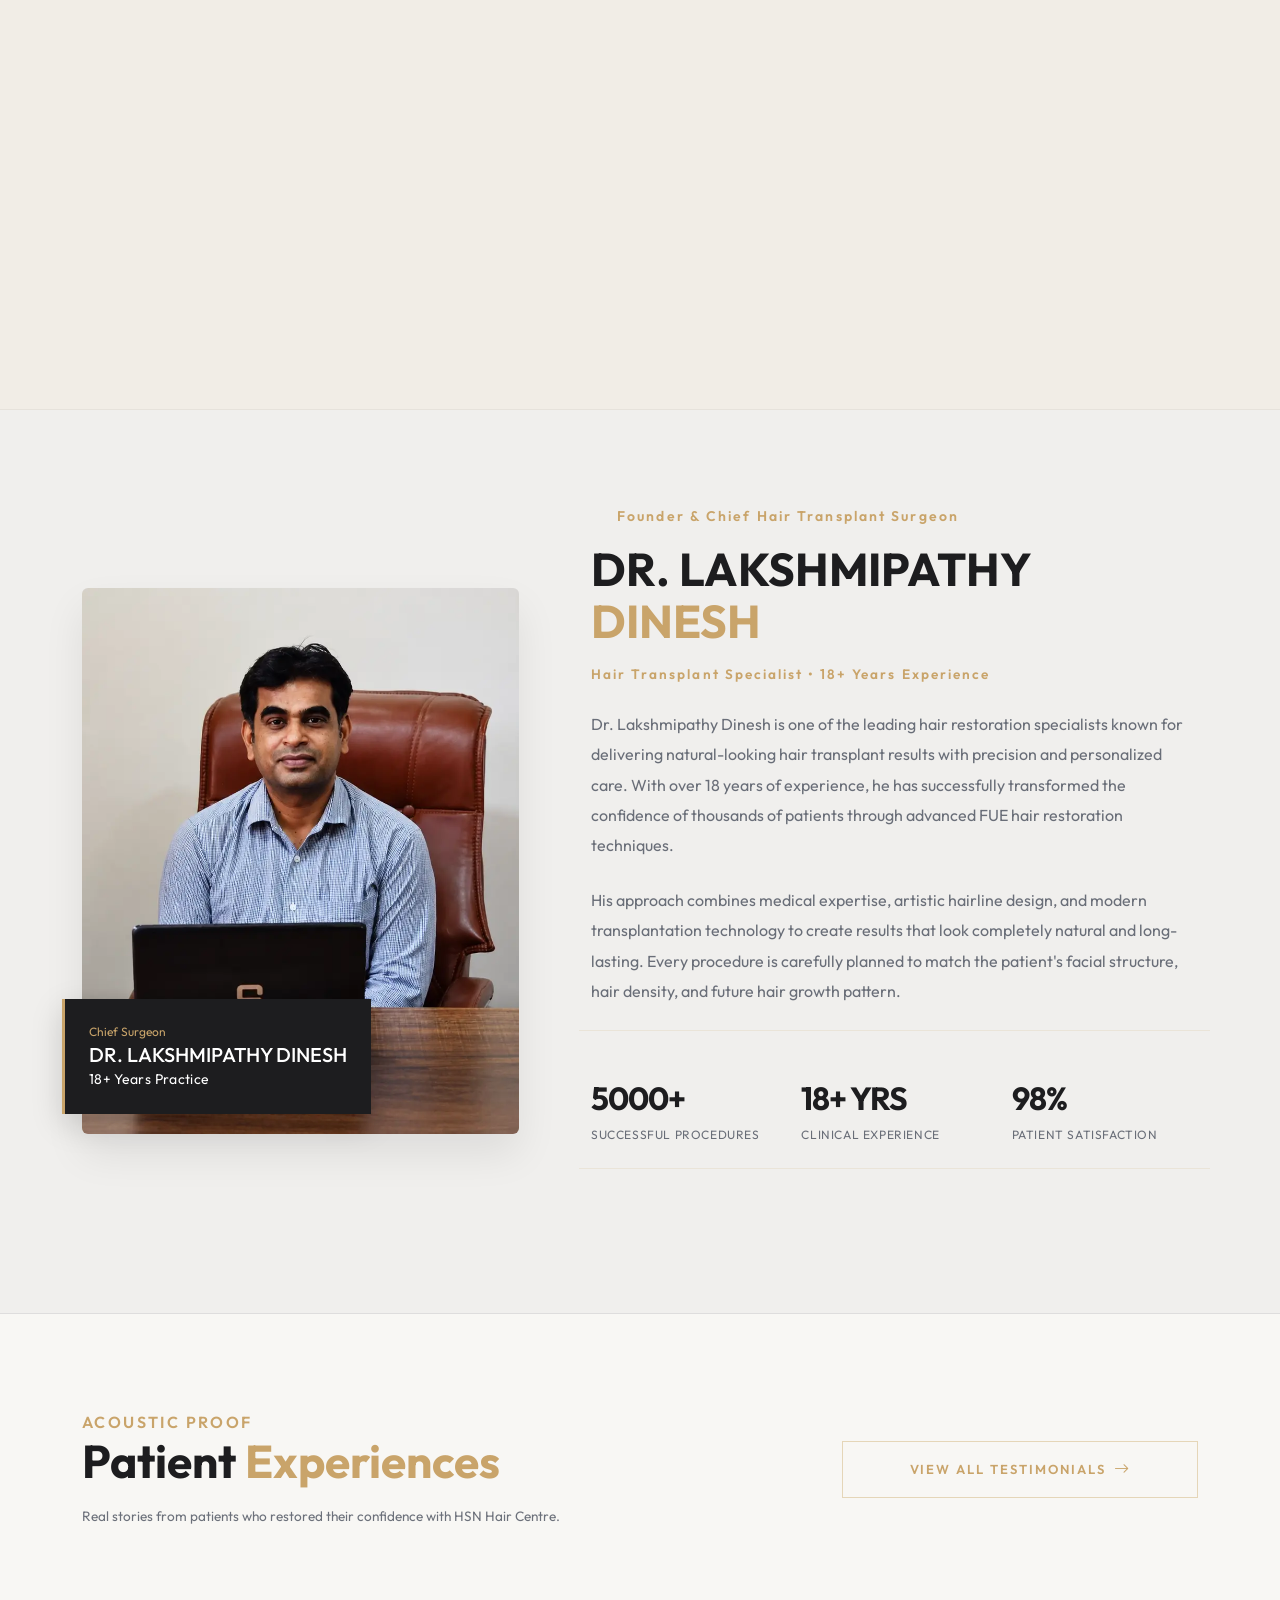
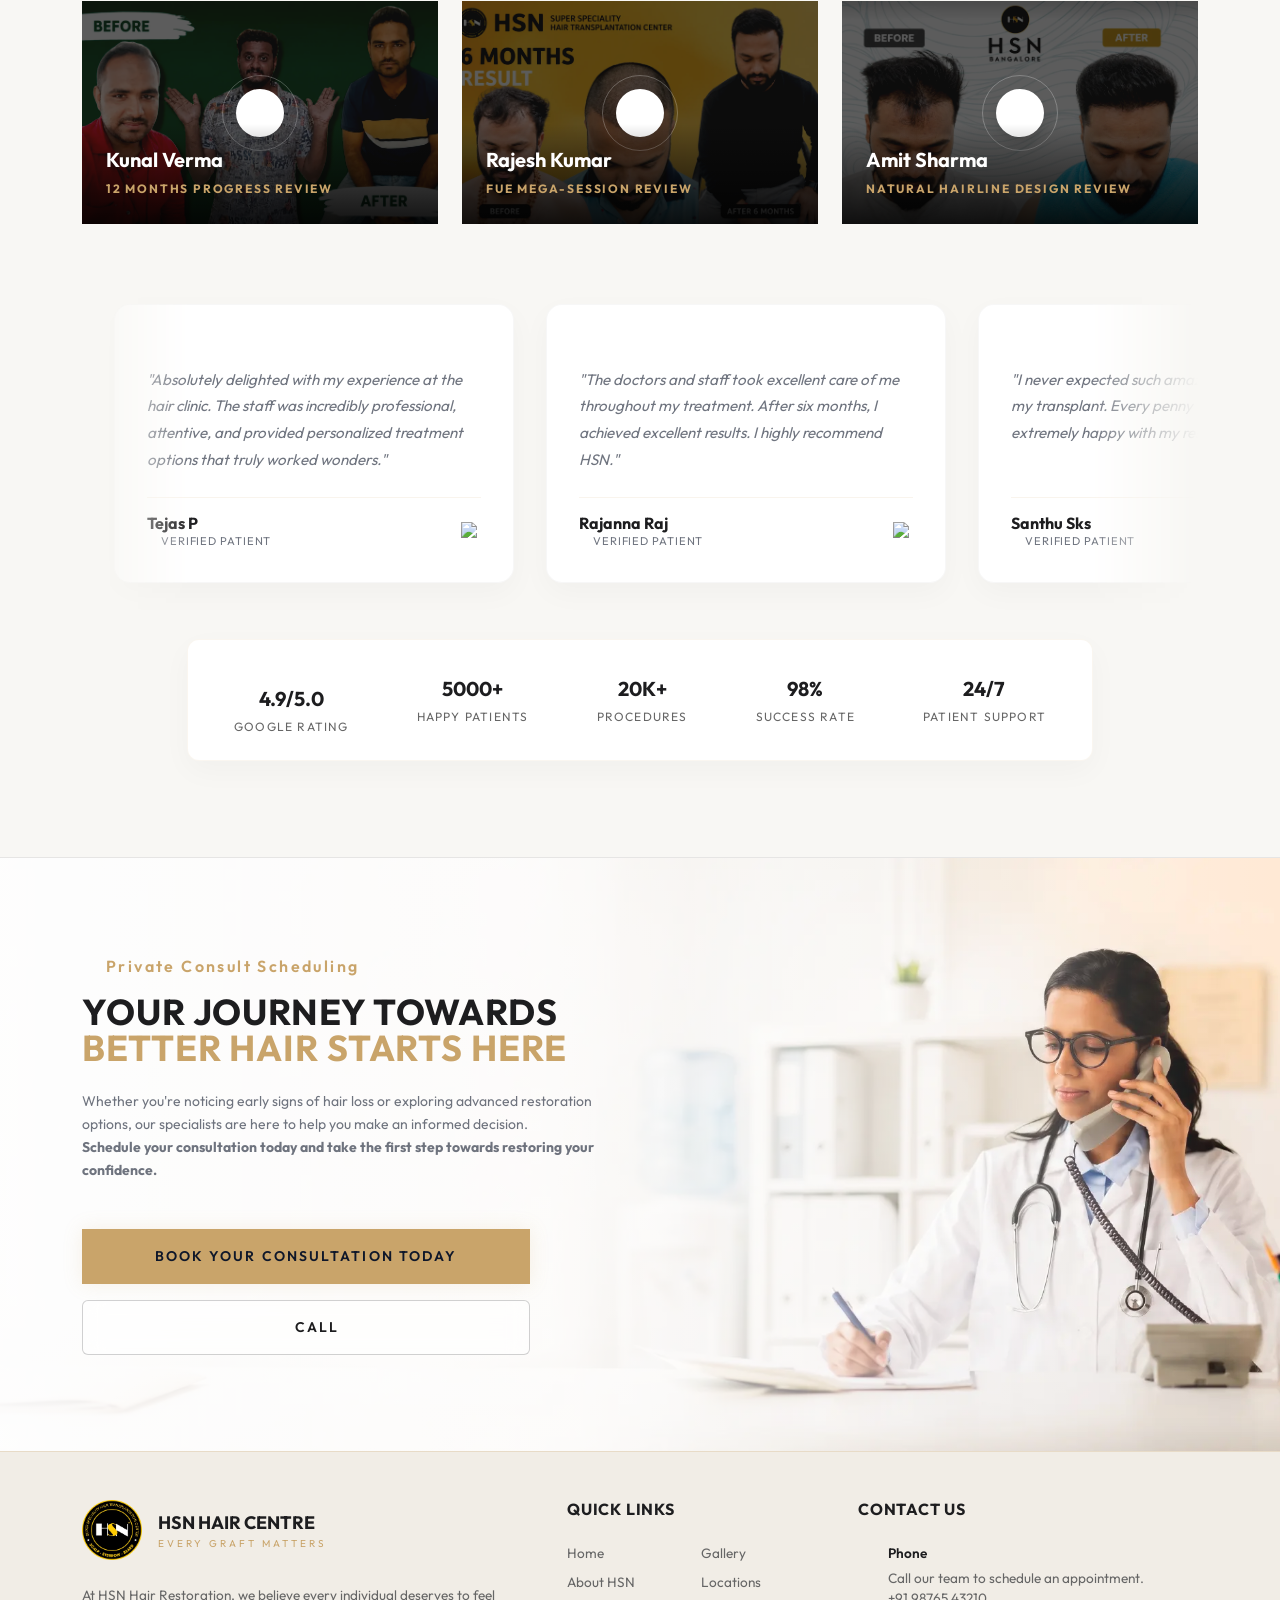
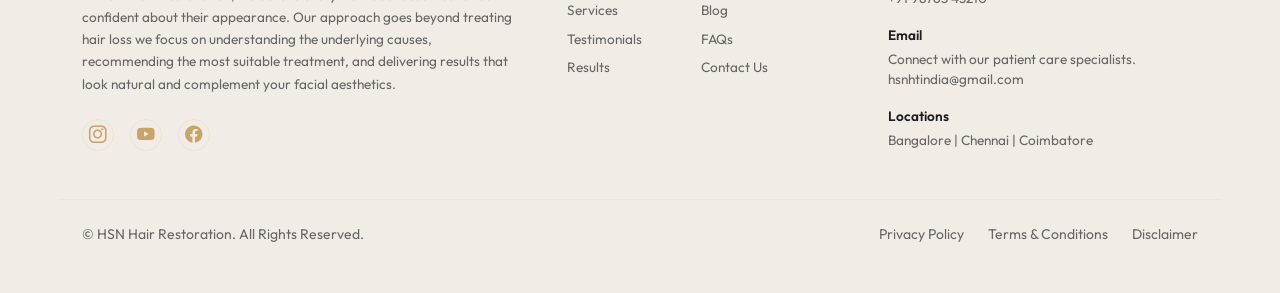
==== commit e5f419e2: "commit" ====
--- a/index.html
+++ b/index.html
@@ -52,7 +52,7 @@
       <div class="collapse navbar-collapse justify-content-center" id="navbar-content">
         <ul class="navbar-nav gap-2">
           <li class="nav-item">
-            <a class="nav-link active" href="index.html">Home.</a>
+            <a class="nav-link active" href="index.html">Home</a>
           </li>
           <li class="nav-item">
             <a class="nav-link" href="about.html">About</a>
